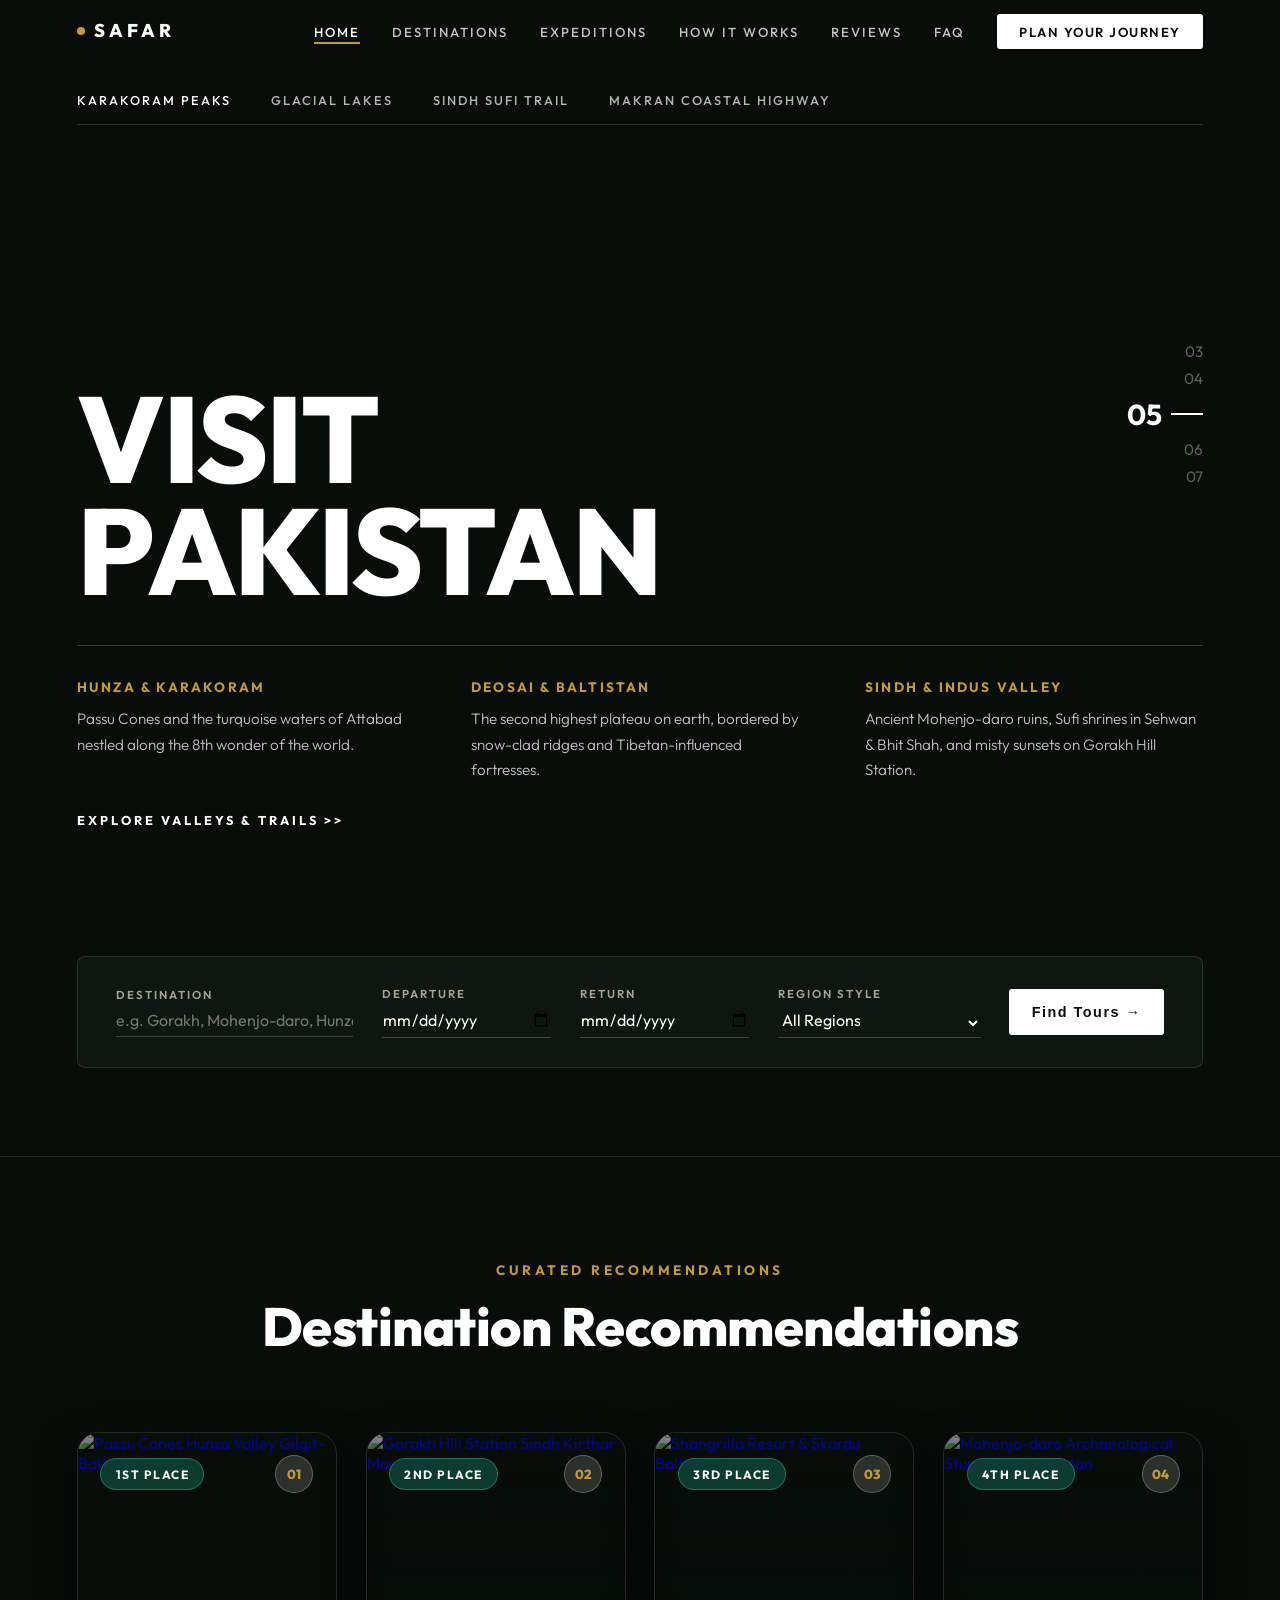
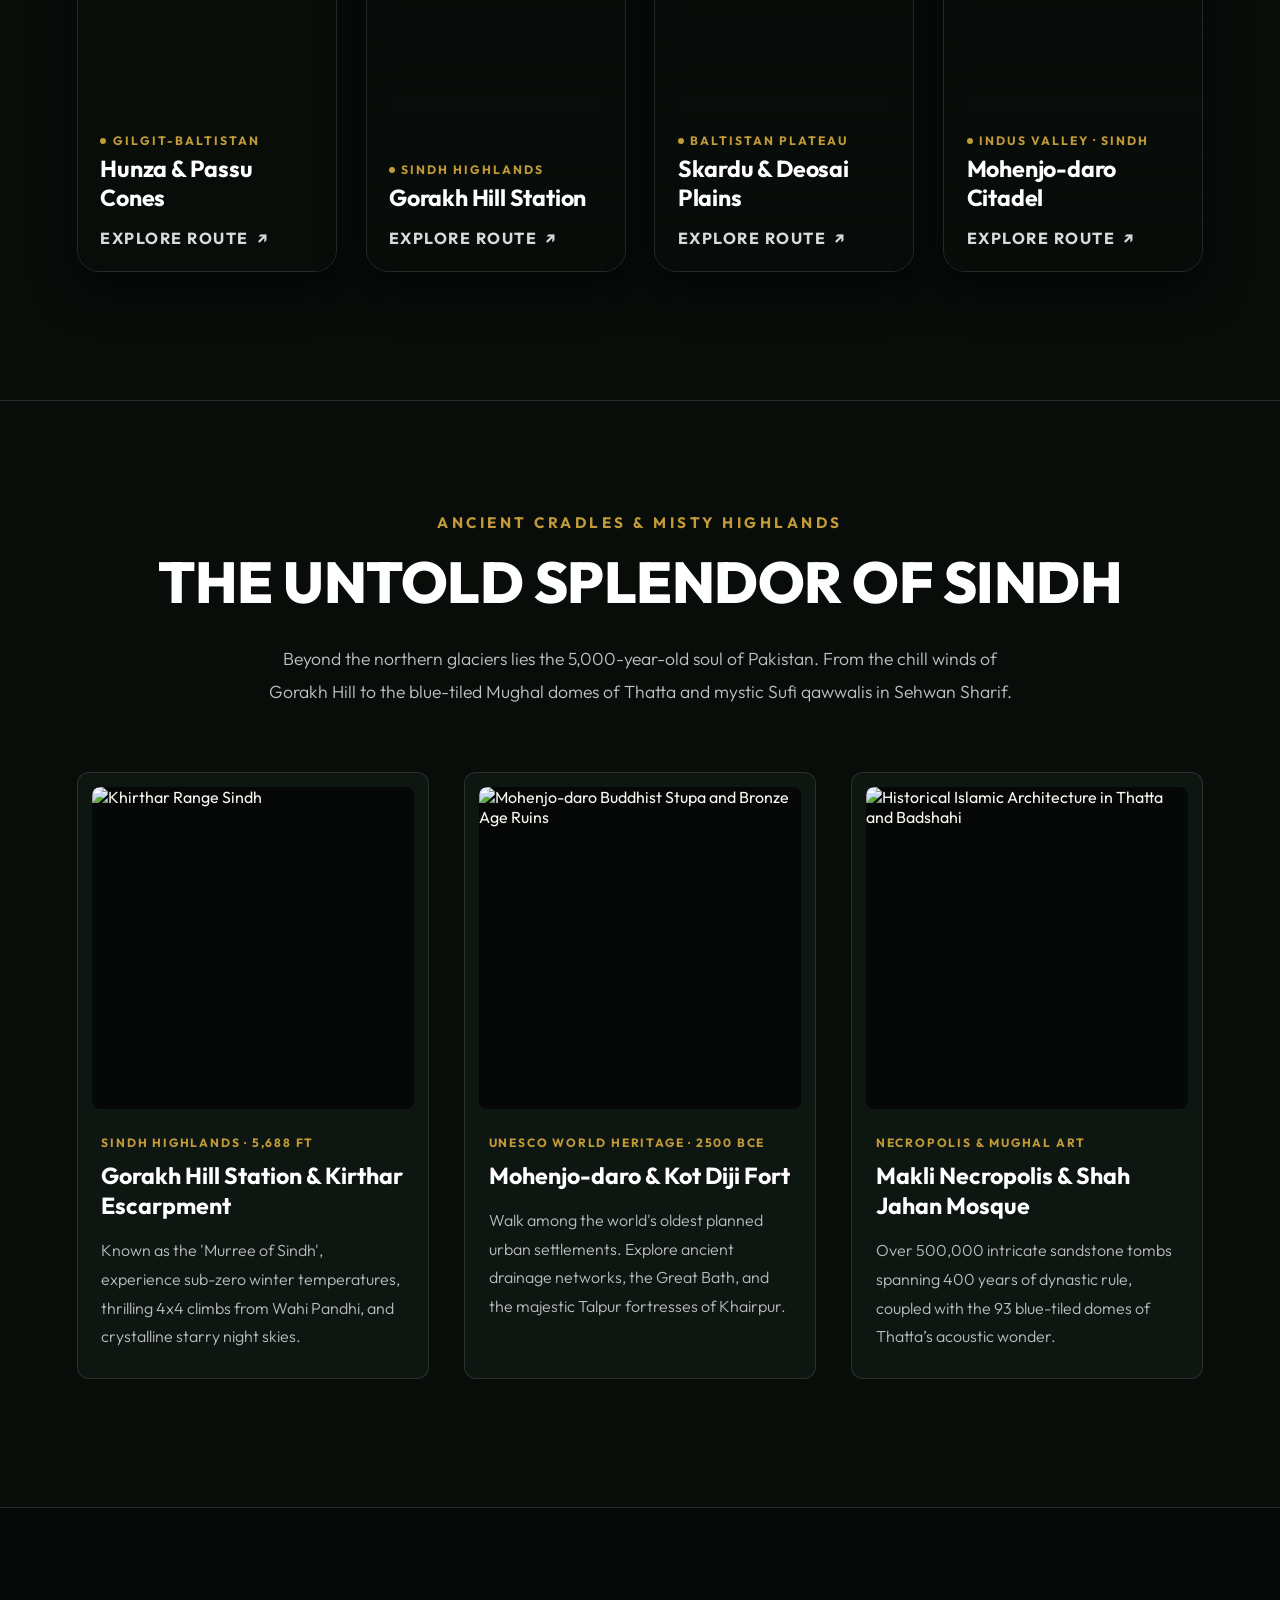
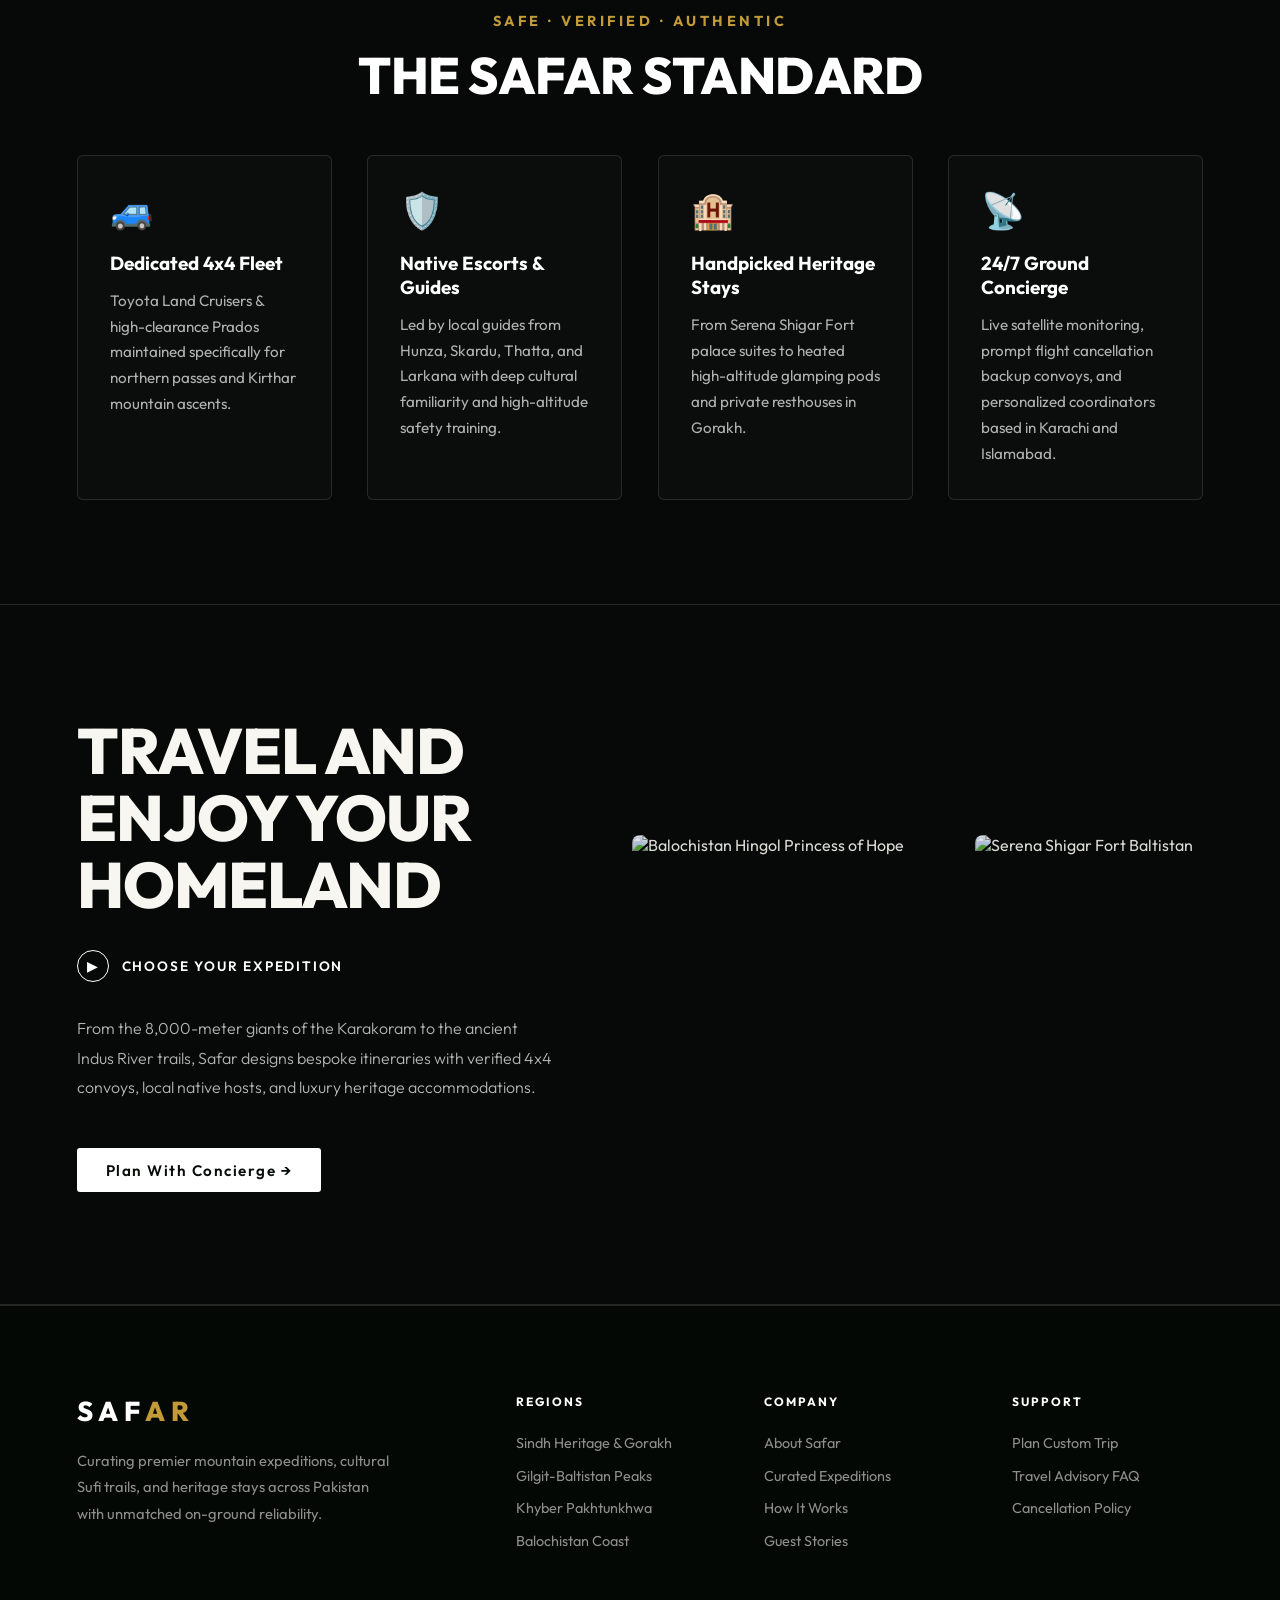
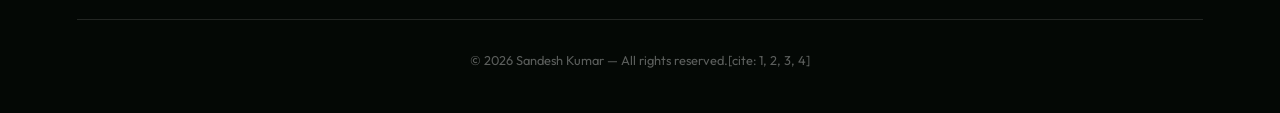
==== index.html @ 4d06e8d4 "Add files via upload" ====
<!DOCTYPE html>
<html lang="en">
<head>
  <meta charset="UTF-8" />
  <meta name="viewport" content="width=device-width, initial-scale=1.0"/>

  <!-- Core SEO & Open Graph Meta Tags -->
  <title id="meta-title">SAFAR — Discover Pakistan | Valleys, Sufi Trails & High Peaks</title>
  <meta name="description" id="meta-desc" content="Discover Pakistan with Safar. Curated mountain expeditions, Sindh heritage circuits, Gorakh Hill stargazing, Mohenjo-daro archaeological trails, and private Karakoram 4x4 convoys." />
  <meta name="keywords" content="Pakistan travel agency, Hunza tour, Skardu trip, Sindh tourism, Gorakh Hill package, Mohenjo Daro tour, Makli Thatta, Fairy Meadows trek, Lahore cultural tour" />
  <meta property="og:title" id="og-title" content="SAFAR — Discover Pakistan" />
  <meta property="og:description" id="og-desc" content="Authentic luxury guided tours, Karakoram mountain expeditions, and historic Indus Valley trails across Pakistan." />
  <meta property="og:type" content="website" />
  <link rel="canonical" href="https://safar-travels.pk/" />

  <!-- Google Fonts -->
  <link rel="preconnect" href="https://fonts.googleapis.com">
  <link rel="preconnect" href="https://fonts.gstatic.com" crossorigin>
  <link href="https://fonts.googleapis.com/css2?family=Cormorant+Garamond:ital,wght@0,300;0,600;0,700;1,300;1,600&family=Outfit:wght@300;400;500;600;700;800&display=swap" rel="stylesheet"/>

  <style>
    *, *::before, *::after { box-sizing: border-box; margin: 0; padding: 0; }

    :root {
      --ink:        #080d0a;
      --paper:      #f8f6f0;
      --cream:      #ece8dd;
      --stone:      #a9a394;
      --teal:       #0f4c3a;        /* Deep Pakistani Emerald Green */
      --teal-hover: #16634d;
      --teal-l:     #e6f0ec;
      --emerald-light: #2dd4bf;     /* Bright Accent Green */
      --emerald-glow: rgba(45, 212, 191, 0.4);
      --gold:       #c29b38;        /* Rich Gold / Yellow */
      --gold-light: #eab308;
      --gold-glow:  rgba(234, 179, 8, 0.4);
      --border-dark: rgba(255,255,255,0.12);
      --card-bg:    #0e1611;
      --ease:       cubic-bezier(0.25, 1, 0.5, 1);
    }

    html { scroll-behavior: smooth; }
    body {
      font-family: 'Outfit', sans-serif;
      background: var(--ink);
      color: var(--paper);
      overflow-x: hidden;
      display: flex;
      flex-direction: column;
      min-height: 100vh;
    }

    /* PRELOADER */
    #preloader {
      position: fixed; inset: 0; z-index: 9999;
      background: #040805;
      display: flex; flex-direction: column;
      align-items: center; justify-content: center;
      transition: opacity 0.8s var(--ease), visibility 0.8s var(--ease);
    }
    #preloader.loaded { opacity: 0; visibility: hidden; pointer-events: none; }
    .preloader-brand {
      font-family: 'Outfit', sans-serif;
      font-size: 2.6rem; font-weight: 800;
      letter-spacing: 12px; color: #fff;
      margin-bottom: 1.5rem; text-transform: uppercase;
    }
    .preloader-brand span { color: var(--gold); }
    .loader-ring {
      width: 44px; height: 44px;
      border: 2px solid rgba(255,255,255,0.1);
      border-top: 2px solid var(--gold);
      border-radius: 50%;
      animation: spin 0.8s linear infinite;
    }
    .loader-sub {
      color: var(--stone); font-size: .65rem;
      letter-spacing: 4px; text-transform: uppercase;
      margin-top: 1.5rem;
    }

    @keyframes spin { 100% { transform: rotate(360deg); } }

    /* ROUTE TRANSITION OVERLAY */
    #route-loader {
      position: fixed; inset: 0; z-index: 1500;
      background: rgba(8, 13, 10, 0.85);
      backdrop-filter: blur(8px);
      display: flex; align-items: center; justify-content: center;
      opacity: 0; pointer-events: none;
      transition: opacity 0.25s var(--ease);
    }
    #route-loader.show { opacity: 1; pointer-events: all; }
    .route-spin {
      width: 38px; height: 38px;
      border: 2px solid rgba(255,255,255,0.2);
      border-top-color: var(--gold);
      border-radius: 50%;
      animation: spin 0.7s linear infinite;
    }

    /* GLOBAL NAV */
    nav {
      position: fixed; top: 0; left: 0; right: 0; z-index: 300;
      display: flex; align-items: center; justify-content: space-between;
      padding: 1.2rem 6%;
      background: linear-gradient(180deg, rgba(8,13,10,0.92) 0%, rgba(8,13,10,0) 100%);
      transition: background 0.3s var(--ease);
    }
    .nav-scrolled {
      background: rgba(8, 13, 10, 0.95);
      backdrop-filter: blur(16px);
      border-bottom: 1px solid var(--border-dark);
    }
    .nav-brand {
      display: flex; align-items: center; gap: 0.6rem;
      font-size: 1.15rem; font-weight: 800; letter-spacing: 4px;
      text-transform: uppercase; color: #fff; text-decoration: none;
    }
    .nav-tag-dot { width: 8px; height: 8px; border-radius: 50%; background: var(--gold); }
    nav ul { list-style: none; display: flex; gap: 2rem; align-items: center; }
    nav ul a {
      text-decoration: none; font-size: 0.82rem; font-weight: 500;
      letter-spacing: 2px; text-transform: uppercase; color: rgba(255,255,255,0.75);
      transition: color .2s var(--ease);
      position: relative;
    }
    nav ul a:hover, nav ul a.active { color: #fff; }
    nav ul a.active::after {
      content: ''; position: absolute; bottom: -4px; left: 0; width: 100%;
      height: 2px; background: var(--gold);
    }
    .nav-cta {
      background: #fff !important; color: var(--ink) !important;
      padding: .6rem 1.4rem; border-radius: 3px; font-weight: 600 !important;
      font-size: 0.82rem; letter-spacing: 1.5px;
      transition: opacity .2s !important;
      text-decoration: none;
    }
    .nav-cta:hover { opacity: 0.9; }

    /* VIEW CONTROLLER */
    main { flex: 1; position: relative; }
    .page-view {
      display: none; opacity: 0;
      transform: translateY(16px);
      transition: opacity 0.45s var(--ease), transform 0.45s var(--ease);
    }
    .page-view.active-page { display: block; opacity: 1; transform: translateY(0); }

    /* HERO BANNER */
    .hero-cinematic {
      position: relative;
      height: 100vh;
      min-height: 740px;
      display: flex;
      flex-direction: column;
      justify-content: flex-end;
      padding: 0 6% 4.5rem;
      background: linear-gradient(180deg, rgba(8,13,10,0.3) 0%, rgba(8,13,10,0.7) 65%, #080d0a 100%),
                  url('hero.png') center/cover no-repeat;
    }
    .hero-cat-bar {
      position: absolute; top: 92px; left: 6%; right: 6%;
      display: flex; gap: 2.5rem;
      border-bottom: 1px solid rgba(255,255,255,0.15);
      padding-bottom: 1rem; flex-wrap: wrap;
    }
    .hero-cat-bar a {
      color: rgba(255,255,255,0.7); text-decoration: none;
      font-size: 0.8rem; letter-spacing: 2px; text-transform: uppercase;
      font-weight: 500; transition: color 0.2s;
    }
    .hero-cat-bar a.active, .hero-cat-bar a:hover { color: #fff; }

    .hero-main-title {
      font-size: clamp(4.2rem, 9.5vw, 10rem);
      font-weight: 800;
      letter-spacing: -2px;
      line-height: 0.92;
      text-transform: uppercase;
      color: #fff;
      margin-bottom: 2.4rem;
    }

    .hero-num-rail {
      position: absolute; right: 6%; top: 38%;
      display: flex; flex-direction: column; align-items: flex-end; gap: .5rem;
      font-family: 'Outfit', sans-serif; font-size: .95rem; color: rgba(255,255,255,0.35);
    }
    .hero-num-rail .current {
      font-size: 1.8rem; font-weight: 700; color: #fff;
      display: flex; align-items: center; gap: .6rem;
    }
    .hero-num-rail .current::after {
      content: ''; width: 32px; height: 2px; background: #fff;
    }

    .hero-info-grid {
      display: grid;
      grid-template-columns: repeat(3, 1fr);
      gap: 3.5rem;
      border-top: 1px solid rgba(255,255,255,0.18);
      padding-top: 2rem;
      max-width: 1200px;
    }
    .hero-info-card h4 {
      font-size: 0.85rem; letter-spacing: 2.2px; text-transform: uppercase;
      color: var(--gold); margin-bottom: .6rem; font-weight: 700;
    }
    .hero-info-card p {
      font-size: 0.95rem; color: rgba(255,255,255,0.75);
      line-height: 1.7; font-weight: 300;
    }

    .hero-swipe-cue {
      margin-top: 1.8rem;
      font-size: 0.8rem; font-weight: 700; letter-spacing: 3px;
      text-transform: uppercase; color: #fff;
      display: flex; align-items: center; gap: .6rem;
      text-decoration: none;
    }

    /* SEARCH FILTER BAR */
    .search-strip {
      background: #080d0a;
      padding: 3.5rem 6% 5.5rem;
      border-bottom: 1px solid var(--border-dark);
    }
    .search-card-dark {
      background: #0e1611;
      border: 1px solid var(--border-dark);
      border-radius: 8px;
      padding: 1.8rem 2.4rem;
      display: grid;
      grid-template-columns: 1.4fr 1fr 1fr 1.2fr auto;
      gap: 1.8rem;
      align-items: center;
      max-width: 1340px;
      margin: 0 auto;
    }
    .sf-dark label {
      display: block; font-size: 0.72rem; font-weight: 600;
      letter-spacing: 2px; text-transform: uppercase; color: var(--stone);
      margin-bottom: 0.5rem;
    }
    .sf-dark input, .sf-dark select {
      width: 100%; border: none; background: transparent;
      font-family: 'Outfit', sans-serif; font-size: 1rem;
      color: #fff; outline: none; border-bottom: 1.5px solid rgba(255,255,255,0.2);
      padding-bottom: 0.4rem; transition: border-color 0.2s;
    }
    .sf-dark select option { background: #0e1611; color: #fff; }
    .sf-dark input:focus, .sf-dark select:focus { border-bottom-color: var(--gold); }

    /* DYNAMIC FILTER TABS */
    .filter-tabs {
      display: flex; gap: 0.9rem; margin-bottom: 3.5rem; flex-wrap: wrap; justify-content: center;
    }
    .filter-btn {
      background: rgba(255,255,255,0.05); border: 1px solid var(--border-dark);
      color: rgba(255,255,255,0.75); padding: 0.65rem 1.4rem;
      border-radius: 4px; font-size: 0.8rem; letter-spacing: 1.8px;
      text-transform: uppercase; cursor: pointer; transition: all 0.2s var(--ease);
    }
    .filter-btn:hover, .filter-btn.active {
      background: var(--teal); color: #fff; border-color: var(--teal);
    }

    /* RECOMMENDATIONS CARDS */
    .dest-rec-section {
      background: #080d0a;
      padding: 6.5rem 6% 8rem;
      border-bottom: 1px solid var(--border-dark);
    }
    .section-lead-center {
      text-align: center;
      margin-bottom: 4.5rem;
    }
    .sec-sub-kicker {
      font-size: 0.85rem; letter-spacing: 3.5px; text-transform: uppercase;
      color: var(--gold); margin-bottom: 0.8rem; font-weight: 700;
    }
    .sec-head-bold {
      font-size: clamp(2.3rem, 4.2vw, 3.5rem);
      font-weight: 800; letter-spacing: -0.5px;
      color: #fff;
      text-transform: capitalize;
    }

    .rec-grid-4 {
      display: grid;
      grid-template-columns: repeat(4, 1fr);
      gap: 1.8rem;
      max-width: 1440px;
      margin: 0 auto;
    }
    
    .rec-card-modern {
      position: relative;
      height: 440px;
      border-radius: 22px;
      overflow: hidden;
      text-decoration: none;
      display: flex;
      flex-direction: column;
      justify-content: space-between;
      padding: 1.4rem;
      border: 1px solid rgba(255, 255, 255, 0.12);
      box-shadow: 0 18px 40px rgba(0, 0, 0, 0.6);
      transition: transform 0.45s var(--ease), border-color 0.35s ease, box-shadow 0.45s ease;
      cursor: pointer;
    }
    .rec-card-modern:hover {
      transform: translateY(-10px);
      border-color: rgba(194, 155, 56, 0.5);
      box-shadow: 0 24px 50px rgba(0, 0, 0, 0.85), 0 0 30px rgba(15, 76, 58, 0.4);
    }
    
    .rec-bg-img {
      position: absolute;
      inset: 0;
      width: 100%;
      height: 100%;
      object-fit: cover;
      object-position: center;
      z-index: 1;
      filter: brightness(0.9);
      transition: transform 0.75s var(--ease), filter 0.5s ease;
    }
    .rec-card-modern:hover .rec-bg-img {
      transform: scale(1.08);
      filter: brightness(0.98);
    }

    .rec-card-overlay {
      position: absolute;
      inset: 0;
      z-index: 2;
      background: linear-gradient(180deg, rgba(8, 13, 10, 0.4) 0%, rgba(8, 13, 10, 0.1) 40%, rgba(8, 13, 10, 0.95) 90%);
      pointer-events: none;
    }

    .rec-top-row {
      position: relative;
      z-index: 3;
      display: flex;
      justify-content: space-between;
      align-items: center;
    }
    .rec-pill-rank {
      background: rgba(15, 76, 58, 0.75);
      backdrop-filter: blur(12px);
      -webkit-backdrop-filter: blur(12px);
      border: 1px solid rgba(45, 212, 191, 0.35);
      color: #fff;
      font-size: 0.75rem;
      font-weight: 700;
      letter-spacing: 1.5px;
      text-transform: uppercase;
      padding: 0.45rem 0.9rem;
      border-radius: 30px;
    }
    .rec-num-chip {
      background: rgba(255, 255, 255, 0.15);
      backdrop-filter: blur(12px);
      -webkit-backdrop-filter: blur(12px);
      border: 1px solid rgba(255, 255, 255, 0.25);
      color: var(--gold);
      font-size: 0.82rem;
      font-weight: 800;
      width: 38px;
      height: 38px;
      border-radius: 50%;
      display: flex;
      align-items: center;
      justify-content: center;
    }

    .rec-bottom-content {
      position: relative;
      z-index: 3;
      display: flex;
      flex-direction: column;
      gap: 0.4rem;
    }
    .rec-region-sub {
      font-size: 0.76rem;
      color: var(--gold);
      font-weight: 700;
      letter-spacing: 2px;
      text-transform: uppercase;
      display: flex;
      align-items: center;
      gap: 0.4rem;
    }
    .rec-region-sub::before {
      content: '';
      width: 6px;
      height: 6px;
      border-radius: 50%;
      background: var(--gold);
    }
    .rec-main-title {
      font-size: 1.45rem;
      font-weight: 700;
      color: #ffffff;
      line-height: 1.25;
      letter-spacing: -0.2px;
    }
    
    .rec-hover-btn {
      display: inline-flex;
      align-items: center;
      gap: 0.5rem;
      font-size: 0.82rem;
      font-weight: 700;
      color: #ffffff;
      letter-spacing: 1.5px;
      text-transform: uppercase;
      margin-top: 0.6rem;
      opacity: 0.85;
      transition: color 0.2s, transform 0.2s;
    }
    .rec-card-modern:hover .rec-hover-btn {
      color: var(--gold);
      transform: translateX(4px);
    }
    .rec-hover-btn span {
      font-size: 1rem;
      transition: transform 0.2s;
    }
    .rec-card-modern:hover .rec-hover-btn span {
      transform: translate(2px, -2px);
    }

    /* DESTINATIONS PAGE GALLERY */
    .dest-gallery-grid {
      display: grid;
      grid-template-columns: repeat(4, 1fr);
      gap: 1.8rem;
      max-width: 1440px;
      margin: 0 auto;
    }
    .dest-gallery-card {
      position: relative;
      height: 380px;
      border-radius: 18px;
      overflow: hidden;
      border: 1px solid rgba(255, 255, 255, 0.12);
      box-shadow: 0 16px 36px rgba(0, 0, 0, 0.55);
      display: flex;
      flex-direction: column;
      justify-content: flex-end;
      padding: 1.4rem;
      transition: transform 0.4s var(--ease), border-color 0.3s ease, box-shadow 0.4s ease;
      cursor: pointer;
    }
    .dest-gallery-card:hover {
      transform: translateY(-8px);
      border-color: var(--gold);
      box-shadow: 0 22px 45px rgba(0, 0, 0, 0.8), 0 0 25px rgba(194, 155, 56, 0.3);
    }
    .dest-gallery-card img {
      position: absolute;
      inset: 0;
      width: 100%;
      height: 100%;
      object-fit: cover;
      object-position: center;
      z-index: 1;
      filter: brightness(0.9);
      transition: transform 0.7s var(--ease);
    }
    .dest-gallery-card:hover img {
      transform: scale(1.08);
      filter: brightness(0.98);
    }
    .dest-gallery-overlay {
      position: absolute;
      inset: 0;
      z-index: 2;
      background: linear-gradient(180deg, rgba(8, 13, 10, 0.2) 0%, rgba(8, 13, 10, 0.1) 40%, rgba(8, 13, 10, 0.95) 90%);
      pointer-events: none;
    }
    .dest-gallery-info {
      position: relative;
      z-index: 3;
    }
    .dest-gallery-rank {
      font-size: 0.76rem;
      color: var(--gold);
      font-weight: 700;
      letter-spacing: 2px;
      text-transform: uppercase;
      margin-bottom: 0.35rem;
    }
    .dest-gallery-title {
      font-size: 1.25rem;
      font-weight: 700;
      color: #ffffff;
      line-height: 1.3;
    }

    /* SINDH SPOTLIGHT SECTION */
    .sindh-spotlight {
      background: #080d0a;
      padding: 7rem 6% 8rem;
      border-bottom: 1px solid var(--border-dark);
    }
    .sindh-grid {
      display: grid;
      grid-template-columns: repeat(3, 1fr);
      gap: 2.2rem;
      margin-top: 4rem;
      max-width: 1440px;
      margin-left: auto;
      margin-right: auto;
    }
    .sindh-box {
      background: var(--card-bg);
      border: 1px solid var(--border-dark);
      border-radius: 12px;
      padding: 14px;
      overflow: hidden;
      display: flex;
      flex-direction: column;
      transition: transform 0.3s var(--ease), border-color 0.3s, box-shadow 0.3s;
    }
    .sindh-box:hover {
      transform: translateY(-6px);
      border-color: rgba(255,255,255,0.3);
      box-shadow: 0 16px 36px rgba(0,0,0,0.5);
    }
    .sindh-media {
      width: 100%;
      aspect-ratio: 1 / 1;
      border-radius: 8px;
      overflow: hidden;
      position: relative;
      background: #050806;
    }
    .sindh-media img {
      width: 100%;
      height: 100%;
      object-fit: cover;
      display: block;
      border-radius: 8px;
      transition: transform 0.6s var(--ease);
    }
    .sindh-box:hover .sindh-media img {
      transform: scale(1.06);
    }
    .sindh-body {
      padding: 1.6rem 0.6rem 0.8rem;
      flex: 1;
      display: flex;
      flex-direction: column;
    }
    .sindh-tag {
      font-size: 0.75rem;
      font-weight: 700;
      letter-spacing: 1.8px;
      text-transform: uppercase;
      color: var(--gold);
      margin-bottom: 0.7rem;
      display: block;
    }
    .sindh-body h3 {
      font-size: 1.45rem;
      font-weight: 700;
      margin-bottom: 0.9rem;
      line-height: 1.3;
      color: #fff;
    }
    .sindh-body p {
      font-size: 1rem;
      color: rgba(255,255,255,0.72);
      line-height: 1.8;
      font-weight: 300;
    }

    /* WHY US STRIP */
    .why-safar-strip {
      background: #060907;
      padding: 6.5rem 6%;
      border-bottom: 1px solid var(--border-dark);
    }
    .why-grid {
      display: grid;
      grid-template-columns: repeat(4, 1fr);
      gap: 2.2rem;
      margin-top: 3rem;
      max-width: 1440px;
      margin-left: auto;
      margin-right: auto;
    }
    .why-item {
      padding: 2rem;
      background: rgba(255,255,255,0.02);
      border: 1px solid var(--border-dark);
      border-radius: 6px;
    }
    .why-icon {
      font-size: 2.2rem;
      color: var(--gold);
      margin-bottom: 1.2rem;
    }
    .why-item h4 {
      font-size: 1.18rem;
      font-weight: 700;
      margin-bottom: 0.8rem;
      color: #fff;
    }
    .why-item p {
      font-size: 0.95rem;
      color: rgba(255,255,255,0.68);
      line-height: 1.7;
    }

    /* TRAVEL AND ENJOY STORY BANNER */
    .feature-banner {
      background: #060907;
      padding: 7rem 6%;
      display: grid;
      grid-template-columns: 1fr 1.2fr;
      gap: 5rem;
      align-items: center;
      border-bottom: 1px solid var(--border-dark);
      max-width: 1440px;
      margin: 0 auto;
    }
    .feature-banner h2 {
      font-size: clamp(2.8rem, 5vw, 4.2rem);
      font-weight: 800; text-transform: uppercase;
      line-height: 1.05; letter-spacing: -1px;
      margin-bottom: 2rem;
    }
    .feature-cue {
      display: inline-flex; align-items: center; gap: 0.8rem;
      font-size: 0.85rem; font-weight: 600; letter-spacing: 1.8px;
      text-transform: uppercase; color: #fff; text-decoration: none;
      margin-bottom: 2rem;
    }
    .cue-circle {
      width: 32px; height: 32px; border-radius: 50%;
      border: 1.5px solid #fff; display: flex; align-items: center;
      justify-content: center; font-size: 0.8rem;
    }
    .feature-desc {
      font-size: 1rem; color: rgba(255,255,255,0.7);
      line-height: 1.85; max-width: 480px; font-weight: 300;
      margin-bottom: 2.8rem;
    }
    .feature-thumbnails {
      display: grid; grid-template-columns: 1.4fr 1fr;
      gap: 1.5rem;
    }
    .feature-thumb-box {
      aspect-ratio: 4 / 3; border-radius: 8px;
      overflow: hidden; position: relative;
    }
    .feature-thumb-box img {
      width: 100%; height: 100%; object-fit: cover;
      filter: brightness(0.88); transition: transform 0.6s var(--ease);
    }
    .feature-thumb-box:hover img { transform: scale(1.06); }

    /* INNER PAGES STYLING */
    .inner-header {
      padding: 8rem 6% 3.5rem;
      background: #060907;
      border-bottom: 1px solid var(--border-dark);
      text-align: center;
    }
    .inner-header h1 {
      font-size: clamp(2.5rem, 5vw, 4.2rem);
      font-weight: 800; text-transform: uppercase;
      letter-spacing: -1px; margin-top: 0.5rem;
    }
    .inner-body { padding: 4.5rem 6% 6rem; background: #080d0a; }

    /* REVEAL CARD ANIMATION */
    .reveal-card {
      opacity: 0; transform: translateY(24px);
      transition: opacity 0.6s var(--ease), transform 0.6s var(--ease);
    }
    .reveal-card.visible { opacity: 1; transform: translateY(0); }

    /* EXPEDITIONS / TOURS GRID */
    .tours-grid { 
      display: grid; 
      grid-template-columns: repeat(3, 1fr); 
      gap: 2rem; 
      max-width: 1240px;
      margin: 0 auto; 
    }
    .tc {
      background: var(--card-bg);
      border: 1px solid var(--border-dark);
      border-radius: 12px;
      padding: 12px;
      overflow: hidden;
      display: flex; 
      flex-direction: column;
      transition: transform 0.3s var(--ease), border-color 0.3s, box-shadow 0.3s;
    }
    .tc:hover { 
      transform: translateY(-6px); 
      border-color: rgba(255,255,255,0.28); 
      box-shadow: 0 16px 36px rgba(0,0,0,0.5);
    }
    .tc-media {
      width: 100%;
      aspect-ratio: 1 / 1;
      border-radius: 8px;
      overflow: hidden;
      position: relative;
      background: #050806;
    }
    .tc-media img { 
      width: 100%; 
      height: 100%; 
      object-fit: cover;
      object-position: center;
      border-radius: 8px;
      display: block;
      transition: transform 0.6s var(--ease);
    }
    .tc:hover .tc-media img {
      transform: scale(1.06);
    }
    .tc-body { 
      padding: 1.4rem 0.6rem 0.6rem; 
      flex: 1; 
      display: flex; 
      flex-direction: column; 
    }
    .tc-tag {
      font-size: 0.68rem; font-weight: 700; letter-spacing: 1.5px;
      text-transform: uppercase; padding: 0.3rem 0.7rem;
      border-radius: 4px; margin-bottom: 0.9rem; display: inline-block; align-self: flex-start;
    }
    .tag-adv { background: rgba(15,76,58,0.5); color: #87e0c1; }
    .tag-cul { background: rgba(194,155,56,0.3); color: var(--gold); }
    .tag-lux { background: rgba(184,93,56,0.3); color: #f5b098; }
    .tag-sindh { background: rgba(139,30,30,0.4); color: #ff9b9b; }

    .tc-body h3 { 
      font-size: 1.3rem; 
      font-weight: 600; 
      margin-bottom: 0.6rem; 
      line-height: 1.3;
      min-height: 3.3rem; 
      display: -webkit-box;
      -webkit-line-clamp: 2;
      -webkit-box-orient: vertical;
      overflow: hidden;
    }
    .tc-desc { 
      font-size: 0.9rem; 
      color: rgba(255,255,255,0.68); 
      line-height: 1.7; 
      margin-bottom: 1.2rem;
      min-height: 4.5rem;
      display: -webkit-box;
      -webkit-line-clamp: 3;
      -webkit-box-orient: vertical;
      overflow: hidden;
    }
    .tc-meta { 
      font-size: 0.8rem; 
      color: rgba(255,255,255,0.55); 
      margin-bottom: 1.2rem; 
      display: flex; 
      gap: 1.2rem; 
      margin-top: auto; 
    }
    .tc-footer {
      display: flex; 
      justify-content: space-between; 
      align-items: center;
      padding-top: 1.2rem; 
      border-top: 1px solid var(--border-dark);
    }
    .tc-price { font-size: 0.8rem; color: rgba(255,255,255,0.5); }
    .tc-price strong { display: block; font-size: 1.25rem; color: #fff; font-weight: 700; margin-top: 0.1rem; }

    /* PROCESS SECTION */
    .dial-process-section {
      background: radial-gradient(circle at 65% 50%, rgba(15, 76, 58, 0.28) 0%, #060907 72%);
      padding: 6.5rem 6% 8rem;
      position: relative;
      overflow: hidden;
      border-top: 1px solid var(--border-dark);
      border-bottom: 1px solid var(--border-dark);
    }
    .dial-process-stage {
      max-width: 1340px;
      margin: 0 auto;
      display: grid;
      grid-template-columns: 1.15fr 1.35fr;
      gap: 4.5rem;
      align-items: center;
      min-height: 640px;
    }
    .dial-details-panel {
      position: relative;
    }
    .dial-sub-badge {
      display: inline-flex;
      align-items: center;
      gap: 0.6rem;
      font-size: 0.76rem;
      letter-spacing: 3px;
      text-transform: uppercase;
      color: var(--gold);
      font-weight: 700;
      margin-bottom: 1rem;
    }
    .dial-sub-badge::before {
      content: '';
      width: 22px;
      height: 2px;
      background: var(--gold);
    }
    .dial-main-h2 {
      font-size: clamp(2.4rem, 4.5vw, 3.8rem);
      font-weight: 800;
      color: #ffffff;
      line-height: 1.15;
      margin-bottom: 1.8rem;
      letter-spacing: -1px;
    }
    .dial-main-h2 span {
      color: var(--gold);
    }
    .dial-step-card {
      background: #0d1712;
      border: 1px solid rgba(194, 155, 56, 0.35);
      border-radius: 18px;
      padding: 2.2rem;
      box-shadow: 0 20px 40px rgba(0, 0, 0, 0.7), inset 0 0 30px rgba(15, 76, 58, 0.35);
      transition: all 0.45s var(--ease);
      position: relative;
      overflow: hidden;
    }
    .dial-step-card::after {
      content: '';
      position: absolute;
      top: 0; left: 0;
      width: 4px; height: 100%;
      background: linear-gradient(180deg, var(--gold), var(--emerald-light));
    }
    .dial-step-indicator {
      display: flex;
      align-items: center;
      gap: 1rem;
      margin-bottom: 1rem;
    }
    .dial-num-badge {
      font-size: 1.1rem;
      font-weight: 800;
      color: #0c120e;
      background: var(--gold);
      border: 1px solid #ffd466;
      padding: 0.3rem 0.9rem;
      border-radius: 30px;
      box-shadow: 0 0 15px var(--gold-glow);
    }
    .dial-step-title {
      font-size: 1.85rem;
      font-weight: 700;
      color: #ffffff;
      margin-bottom: 0.8rem;
    }
    .dial-step-text {
      font-size: 1.05rem;
      color: rgba(255, 255, 255, 0.78);
      line-height: 1.8;
      font-weight: 300;
      margin-bottom: 1.5rem;
      min-height: 85px;
    }
    .dial-controls {
      display: flex;
      gap: 1rem;
      align-items: center;
    }
    .dial-btn {
      width: 46px;
      height: 46px;
      border-radius: 50%;
      background: rgba(255, 255, 255, 0.05);
      border: 1px solid var(--border-dark);
      color: #fff;
      font-size: 1.2rem;
      display: flex;
      align-items: center;
      justify-content: center;
      cursor: pointer;
      transition: all 0.25s var(--ease);
    }
    .dial-btn:hover {
      background: var(--gold);
      border-color: var(--gold);
      color: #0c120e;
      transform: scale(1.08);
    }
    .dial-wheel-arena {
      position: relative;
      width: 580px;
      height: 580px;
      margin: 0 auto;
      display: flex;
      align-items: center;
      justify-content: center;
    }
    .dial-outer-track {
      position: absolute;
      width: 540px;
      height: 540px;
      border-radius: 50%;
      border: 1.5px solid rgba(255, 255, 255, 0.12);
      pointer-events: none;
    }
    .dial-capsule-track {
      position: absolute;
      width: 440px;
      height: 440px;
      border-radius: 50%;
      border: 24px solid rgba(15, 76, 58, 0.35);
      box-shadow: 0 0 45px rgba(15, 76, 58, 0.5);
      pointer-events: none;
    }
    .dial-rotator-disc {
      position: absolute;
      width: 440px;
      height: 440px;
      border-radius: 50%;
      transition: transform 0.8s cubic-bezier(0.2, 0.9, 0.3, 1);
    }
    .dial-node {
      position: absolute;
      top: 50%;
      left: 50%;
      width: 0;
      height: 0;
      cursor: pointer;
    }
    .dial-node-capsule {
      position: absolute;
      transform: translate(-50%, -50%);
      display: flex;
      align-items: center;
      gap: 14px;
      white-space: nowrap;
      transition: transform 0.4s var(--ease);
    }
    .dial-pill-button {
      width: 62px;
      height: 62px;
      border-radius: 50%;
      background: #ffffff;
      box-shadow: 0 10px 25px rgba(0, 0, 0, 0.5), 0 0 0 4px rgba(255, 255, 255, 0.15);
      display: flex;
      align-items: center;
      justify-content: center;
      font-size: 1.25rem;
      font-weight: 800;
      color: var(--teal);
      transition: all 0.35s var(--ease);
    }
    .dial-node.active .dial-pill-button {
      background: var(--gold);
      color: #080d0a;
      box-shadow: 0 0 35px var(--gold-glow), 0 0 0 6px rgba(194, 155, 56, 0.4);
      transform: scale(1.15);
    }
    .dial-node-label {
      font-size: 0.95rem;
      font-weight: 600;
      color: rgba(255, 255, 255, 0.7);
      letter-spacing: 0.5px;
      transition: color 0.3s, transform 0.3s;
    }
    .dial-node.active .dial-node-label {
      color: #ffffff;
      font-weight: 700;
      transform: translateX(4px);
    }
    .dial-hub-core {
      position: absolute;
      width: 230px;
      height: 230px;
      border-radius: 50%;
      background: #091510;
      border: 2px solid var(--teal);
      box-shadow: 0 0 50px rgba(15, 76, 58, 0.85);
      display: flex;
      flex-direction: column;
      align-items: center;
      justify-content: center;
      text-align: center;
      padding: 1.2rem;
      z-index: 5;
      pointer-events: none;
    }
    .dial-hub-core::before {
      content: '';
      position: absolute;
      width: 120px;
      height: 120px;
      background: radial-gradient(circle, rgba(45, 212, 191, 0.25) 0%, transparent 70%);
      border-radius: 50%;
      animation: pulseGlow 3s infinite ease-in-out;
    }
    @keyframes pulseGlow {
      0%, 100% { opacity: 0.4; transform: scale(0.9); }
      50% { opacity: 0.9; transform: scale(1.15); }
    }
    .hub-brand-name {
      font-size: 1.55rem;
      font-weight: 800;
      letter-spacing: 4px;
      color: #ffffff;
      line-height: 1.2;
      text-transform: uppercase;
    }
    .hub-brand-sub {
      font-size: 0.76rem;
      color: var(--gold);
      letter-spacing: 2px;
      margin-top: 0.4rem;
      text-transform: uppercase;
      font-weight: 600;
    }

    @media (max-width: 1080px) {
      .dial-process-stage {
        grid-template-columns: 1fr;
        gap: 3.5rem;
      }
      .dial-details-panel {
        text-align: center;
      }
      .dial-step-card::after {
        display: none;
      }
      .dial-controls {
        justify-content: center;
      }
    }
    @media (max-width: 640px) {
      .dial-wheel-arena {
        width: 360px;
        height: 360px;
      }
      .dial-outer-track {
        width: 340px;
        height: 340px;
      }
      .dial-capsule-track, .dial-rotator-disc {
        width: 280px;
        height: 280px;
      }
      .dial-hub-core {
        width: 160px;
        height: 160px;
      }
      .hub-brand-name {
        font-size: 1.1rem;
      }
      .dial-pill-button {
        width: 46px;
        height: 46px;
        font-size: 0.95rem;
      }
      .dial-node-label {
        display: none;
      }
    }

    /* REVIEWS: 3D STACKED PASSPORT DECK */
    .reviews-stage-section {
      background: radial-gradient(circle at 50% 20%, rgba(20, 30, 24, 0.8) 0%, #060907 80%);
      padding: 5rem 6% 7rem;
      position: relative;
      overflow: hidden;
    }
    .reviews-deck-container {
      position: relative;
      max-width: 1200px;
      height: 600px;
      margin: 2rem auto 1rem;
      display: flex;
      align-items: center;
      justify-content: center;
      perspective: 1400px;
    }
    .card-deck-track {
      position: relative;
      width: 100%;
      height: 100%;
      display: flex;
      align-items: center;
      justify-content: center;
    }
    .passport-card {
      position: absolute;
      width: 320px;
      background: #ffffff;
      color: #121815;
      border-radius: 28px;
      padding: 14px;
      box-shadow: 0 25px 50px -12px rgba(0, 0, 0, 0.7), 0 0 25px rgba(255, 255, 255, 0.05);
      cursor: pointer;
      user-select: none;
      transition: transform 0.65s cubic-bezier(0.22, 1, 0.36, 1), 
                  opacity 0.65s ease, 
                  filter 0.65s ease;
      will-change: transform, opacity;
    }
    .passport-card.pos-center {
      transform: translateX(0) translateZ(120px) scale(1.05);
      opacity: 1;
      filter: blur(0px) brightness(1);
      z-index: 5;
    }
    .passport-card.pos-left-1 {
      transform: translateX(-240px) translateZ(40px) scale(0.92);
      opacity: 0.9;
      filter: blur(0.5px) brightness(0.95);
      z-index: 4;
    }
    .passport-card.pos-right-1 {
      transform: translateX(240px) translateZ(40px) scale(0.92);
      opacity: 0.9;
      filter: blur(0.5px) brightness(0.95);
      z-index: 4;
    }
    .passport-card.pos-left-2 {
      transform: translateX(-430px) translateZ(-60px) scale(0.82);
      opacity: 0.65;
      filter: blur(1.5px) brightness(0.8);
      z-index: 3;
    }
    .passport-card.pos-right-2 {
      transform: translateX(430px) translateZ(-60px) scale(0.82);
      opacity: 0.65;
      filter: blur(1.5px) brightness(0.8);
      z-index: 3;
    }
    .passport-card.pos-hidden {
      transform: translateX(0) translateZ(-200px) scale(0.65);
      opacity: 0;
      pointer-events: none;
      z-index: 1;
    }
    .passport-cover {
      width: 100%;
      height: 200px;
      border-radius: 20px;
      overflow: hidden;
      position: relative;
    }
    .passport-cover img {
      width: 100%;
      height: 100%;
      object-fit: cover;
      display: block;
    }
    .passport-tag-pill {
      position: absolute;
      top: 12px;
      left: 12px;
      background: rgba(12, 18, 14, 0.7);
      backdrop-filter: blur(8px);
      color: #fff;
      font-size: 0.65rem;
      font-weight: 700;
      letter-spacing: 1.5px;
      text-transform: uppercase;
      padding: 0.3rem 0.7rem;
      border-radius: 30px;
    }
    .passport-body {
      padding: 1.1rem 0.8rem 0.6rem;
    }
    .passport-header-row {
      display: flex;
      justify-content: space-between;
      align-items: flex-start;
      margin-bottom: 0.4rem;
    }
    .passport-title {
      font-size: 1.28rem;
      font-weight: 700;
      color: #0c120e;
      line-height: 1.2;
    }
    .passport-location {
      font-size: 0.75rem;
      color: #64748b;
      display: flex;
      align-items: center;
      gap: 0.3rem;
      margin-bottom: 0.75rem;
      font-weight: 500;
    }
    .passport-quote {
      font-size: 0.84rem;
      color: #475569;
      line-height: 1.6;
      height: 68px;
      overflow: hidden;
      display: -webkit-box;
      -webkit-line-clamp: 3;
      -webkit-box-orient: vertical;
      font-style: italic;
      margin-bottom: 1rem;
    }
    .passport-metrics {
      display: grid;
      grid-template-columns: 1fr 1fr 1fr;
      padding: 0.65rem 0.4rem;
      background: #f8fafc;
      border-radius: 14px;
      text-align: center;
      margin-bottom: 1.1rem;
    }
    .metric-col span {
      display: block;
      font-size: 0.65rem;
      font-weight: 600;
      text-transform: uppercase;
      color: #94a3b8;
      letter-spacing: 0.5px;
    }
    .metric-col strong {
      font-size: 0.88rem;
      color: #0f172a;
      font-weight: 700;
      margin-top: 2px;
      display: block;
    }
    .metric-col.accent strong {
      color: var(--teal);
    }
    .passport-footer {
      display: flex;
      justify-content: space-between;
      align-items: center;
      padding-top: 0.3rem;
    }
    .passport-author-meta {
      display: flex;
      align-items: center;
      gap: 0.6rem;
    }
    .passport-author-avatar {
      width: 38px;
      height: 38px;
      border-radius: 50%;
      object-fit: cover;
    }
    .author-details-name {
      font-size: 0.85rem;
      font-weight: 700;
      color: #0f172a;
      line-height: 1.2;
    }
    .author-details-date {
      font-size: 0.72rem;
      color: #94a3b8;
    }
    .passport-flight-btn {
      width: 44px;
      height: 44px;
      border-radius: 50%;
      background: #0f172a;
      color: #ffffff;
      border: none;
      display: flex;
      align-items: center;
      justify-content: center;
      cursor: pointer;
      transition: background 0.2s var(--ease), transform 0.2s var(--ease);
      box-shadow: 0 4px 12px rgba(15, 23, 42, 0.3);
    }
    .passport-flight-btn:hover {
      background: var(--gold);
      color: #080d0a;
      transform: scale(1.08);
    }
    .carousel-nav-arrows {
      display: flex;
      justify-content: center;
      align-items: center;
      gap: 1.5rem;
      margin-top: 1rem;
    }
    .c-arrow-btn {
      width: 52px;
      height: 52px;
      border-radius: 50%;
      background: rgba(255, 255, 255, 0.04);
      border: 1px solid var(--border-dark);
      color: #ffffff;
      font-size: 1.3rem;
      display: flex;
      align-items: center;
      justify-content: center;
      cursor: pointer;
      transition: all 0.25s var(--ease);
    }
    .c-arrow-btn:hover {
      background: var(--gold);
      border-color: var(--gold);
      color: #080d0a;
      transform: scale(1.08);
    }

    @media (max-width: 900px) {
      .reviews-deck-container {
        height: 570px;
      }
      .passport-card.pos-left-2,
      .passport-card.pos-right-2 {
        display: none;
      }
      .passport-card.pos-left-1 {
        transform: translateX(-160px) scale(0.88);
      }
      .passport-card.pos-right-1 {
        transform: translateX(160px) scale(0.88);
      }
    }
    @media (max-width: 560px) {
      .passport-card {
        width: 290px;
      }
      .passport-card.pos-left-1,
      .passport-card.pos-right-1 {
        opacity: 0;
        pointer-events: none;
      }
    }

    /* FAQS SECTION */
    .faq-showcase-section {
      background: radial-gradient(circle at 50% 15%, rgba(15, 76, 58, 0.45) 0%, #060907 70%);
      padding: 6.5rem 6% 8rem;
      position: relative;
      overflow: hidden;
    }
    .faq-ambient-orb {
      position: absolute;
      border-radius: 50%;
      pointer-events: none;
      filter: blur(55px);
      z-index: 1;
    }
    .faq-orb-top {
      top: -40px; right: 8%;
      width: 220px; height: 220px;
      background: rgba(234, 179, 8, 0.14);
    }
    .faq-orb-bottom {
      bottom: 20px; left: 6%;
      width: 260px; height: 260px;
      background: rgba(15, 76, 58, 0.3);
    }

    .faq-stage-container {
      position: relative;
      z-index: 3;
      max-width: 860px;
      margin: 0 auto;
    }
    .faq-badge-tag {
      display: inline-flex;
      align-items: center;
      gap: 0.6rem;
      font-size: 0.8rem;
      letter-spacing: 3px;
      text-transform: uppercase;
      color: var(--gold);
      font-weight: 700;
      margin-bottom: 1rem;
    }
    .faq-badge-tag::before {
      content: '';
      width: 22px;
      height: 2px;
      background: var(--gold);
    }
    .faq-hero-heading {
      font-size: clamp(2.5rem, 5.5vw, 4.2rem);
      font-weight: 800;
      color: #ffffff;
      line-height: 1.1;
      margin-bottom: 3.5rem;
      text-align: center;
      letter-spacing: -1px;
    }
    .faq-hero-heading span {
      color: var(--gold);
    }

    .faq-pills-stack {
      display: flex;
      flex-direction: column;
      gap: 1.6rem;
      margin-bottom: 4rem;
    }
    .faq-pill-box {
      background: #0d1510;
      border: 1.5px solid rgba(255, 255, 255, 0.1);
      border-radius: 20px;
      box-shadow: 0 16px 36px rgba(0, 0, 0, 0.6), 0 4px 0 #070c09;
      overflow: hidden;
      transition: border-color 0.3s var(--ease), transform 0.3s var(--ease), box-shadow 0.3s var(--ease);
      position: relative;
    }
    .faq-pill-box:hover {
      border-color: rgba(194, 155, 56, 0.45);
      transform: translateY(-3px);
      box-shadow: 0 20px 42px rgba(0, 0, 0, 0.75), 0 5px 0 var(--teal);
    }
    .faq-pill-box[open] {
      border-color: var(--gold);
      box-shadow: 0 22px 48px rgba(0, 0, 0, 0.8), 0 5px 0 var(--gold);
      background: #0f1a14;
    }

    .faq-pill-box summary {
      padding: 1.8rem 2.2rem;
      font-size: 1.28rem;
      font-weight: 700;
      color: #ffffff;
      cursor: pointer;
      list-style: none;
      display: flex;
      justify-content: space-between;
      align-items: center;
      user-select: none;
    }
    .faq-pill-box summary::-webkit-details-marker {
      display: none;
    }
    .faq-chevron {
      width: 34px;
      height: 34px;
      border-radius: 50%;
      background: rgba(255, 255, 255, 0.06);
      display: flex;
      align-items: center;
      justify-content: center;
      color: var(--gold);
      font-size: 0.95rem;
      transition: transform 0.35s var(--ease), background 0.25s;
      flex-shrink: 0;
      margin-left: 1rem;
    }
    .faq-pill-box:hover .faq-chevron {
      background: rgba(194, 155, 56, 0.2);
    }
    .faq-pill-box[open] .faq-chevron {
      transform: rotate(180deg);
      background: var(--gold);
      color: #080d0a;
    }

    .faq-answer-content {
      padding: 0 2.2rem 2rem;
      color: rgba(255, 255, 255, 0.78);
      font-size: 1.05rem;
      line-height: 1.8;
      font-weight: 300;
      border-top: 1px solid rgba(255, 255, 255, 0.06);
      margin-top: 0.4rem;
      padding-top: 1.2rem;
    }
    .faq-answer-content strong {
      color: #ffffff;
      font-weight: 600;
    }

    .faq-bottom-callout {
      text-align: center;
      border-top: 1px solid rgba(255, 255, 255, 0.12);
      padding-top: 2.8rem;
    }
    .faq-callout-sub {
      font-size: 1.15rem;
      font-weight: 700;
      color: #ffffff;
      margin-bottom: 0.5rem;
    }
    .faq-callout-text {
      font-size: 0.98rem;
      color: rgba(255, 255, 255, 0.65);
      margin-bottom: 2rem;
    }
    .faq-btn-group {
      display: flex;
      justify-content: center;
      gap: 1.4rem;
      flex-wrap: wrap;
    }
    .faq-chat-btn {
      background: #ffffff;
      color: #0c120e;
      text-decoration: none;
      font-size: 0.9rem;
      font-weight: 700;
      padding: 0.9rem 2rem;
      border-radius: 40px;
      display: inline-flex;
      align-items: center;
      gap: 0.6rem;
      transition: background 0.2s, transform 0.2s, box-shadow 0.2s;
      box-shadow: 0 8px 25px rgba(255, 255, 255, 0.15);
    }
    .faq-chat-btn:hover {
      background: var(--gold);
      color: #080d0a;
      transform: translateY(-2px);
      box-shadow: 0 12px 30px var(--gold-glow);
    }
    .faq-link-pill {
      background: rgba(15, 76, 58, 0.45);
      color: #72d9b6;
      border: 1px solid rgba(45, 212, 191, 0.35);
      text-decoration: none;
      font-size: 0.9rem;
      font-weight: 700;
      padding: 0.9rem 2rem;
      border-radius: 40px;
      display: inline-flex;
      align-items: center;
      gap: 0.6rem;
      transition: background 0.2s, transform 0.2s;
    }
    .faq-link-pill:hover {
      background: var(--teal);
      color: #ffffff;
      transform: translateY(-2px);
    }

    /* =======================================================
       PLAN YOUR JOURNEY: MODERN SPLIT STAGE (INSPIRATION MATCH)
    ======================================================= */
    .tix-plan-stage {
      position: relative;
      min-height: calc(100vh - 72px);
      padding: 6.5rem 6% 8.5rem;
      background: linear-gradient(180deg, rgba(8, 13, 10, 0.65) 0%, rgba(8, 13, 10, 0.92) 80%),
                  radial-gradient(circle at 80% 30%, rgba(15, 76, 58, 0.45) 0%, transparent 60%),
                  url('hero.png') center/cover no-repeat;
      display: flex;
      flex-direction: column;
      justify-content: center;
      overflow: hidden;
    }
    .tix-plan-grid {
      max-width: 1360px;
      margin: 0 auto;
      width: 100%;
      display: grid;
      grid-template-columns: 1.25fr 1fr;
      gap: 5rem;
      align-items: center;
      position: relative;
      z-index: 3;
    }

    /* Left Narrative Column */
    .tix-narrative-box {
      max-width: 620px;
    }
    .tix-pill-badge {
      display: inline-flex;
      align-items: center;
      gap: 0.6rem;
      font-size: 0.78rem;
      letter-spacing: 3.5px;
      text-transform: uppercase;
      color: var(--gold);
      font-weight: 700;
      margin-bottom: 1.2rem;
    }
    .tix-pill-badge::before {
      content: '';
      width: 24px;
      height: 2px;
      background: var(--gold);
    }
    .tix-hero-title {
      font-size: clamp(3rem, 5.5vw, 4.8rem);
      font-weight: 800;
      color: #ffffff;
      line-height: 1.08;
      margin-bottom: 1.6rem;
      letter-spacing: -1.5px;
    }
    .tix-hero-title span {
      color: var(--gold);
    }
    .tix-hero-sub {
      font-size: 1.15rem;
      color: rgba(255, 255, 255, 0.78);
      line-height: 1.85;
      font-weight: 300;
      margin-bottom: 2.5rem;
    }
    .tix-perks-list {
      list-style: none;
      display: flex;
      flex-direction: column;
      gap: 0.9rem;
    }
    .tix-perks-list li {
      display: flex;
      align-items: center;
      gap: 0.8rem;
      font-size: 0.96rem;
      color: rgba(255, 255, 255, 0.85);
      font-weight: 400;
    }
    .tix-check-circle {
      width: 22px;
      height: 22px;
      border-radius: 50%;
      background: var(--teal);
      color: #ffffff;
      display: flex;
      align-items: center;
      justify-content: center;
      font-size: 0.72rem;
      font-weight: 700;
      box-shadow: 0 0 10px rgba(15, 76, 58, 0.8);
    }

    /* Right Modern White Booking Card (Exact Tixvent Style) */
    .tix-white-card {
      background: #ffffff;
      border-radius: 28px;
      padding: 2.8rem 2.4rem;
      box-shadow: 0 30px 60px -12px rgba(0, 0, 0, 0.85), 0 0 0 1px rgba(255, 255, 255, 0.1);
      position: relative;
    }
    .tix-form-field {
      margin-bottom: 1.3rem;
      position: relative;
    }
    .tix-field-label {
      display: block;
      font-size: 0.75rem;
      font-weight: 700;
      color: #1e293b;
      letter-spacing: 0.5px;
      margin-bottom: 0.45rem;
      text-transform: uppercase;
    }
    .tix-input-box {
      position: relative;
      display: flex;
      align-items: center;
    }
    .tix-input-box input,
    .tix-input-box select,
    .tix-input-box textarea {
      width: 100%;
      border: 1.5px solid #e2e8f0;
      background: #f8fafc;
      padding: 0.95rem 1.2rem;
      border-radius: 12px;
      font-family: 'Outfit', sans-serif;
      font-size: 0.95rem;
      color: #0f172a;
      outline: none;
      transition: all 0.25s var(--ease);
      appearance: none;
      -webkit-appearance: none;
    }
    .tix-input-box select {
      cursor: pointer;
      padding-right: 2.8rem;
    }
    .tix-input-box input:focus,
    .tix-input-box select:focus,
    .tix-input-box textarea:focus {
      border-color: var(--teal);
      background: #ffffff;
      box-shadow: 0 0 0 4px rgba(15, 76, 58, 0.12);
    }
    .tix-select-chevron {
      position: absolute;
      right: 1.2rem;
      pointer-events: none;
      color: #64748b;
      font-size: 0.85rem;
    }

    .tix-submit-btn {
      width: 100%;
      background: linear-gradient(135deg, var(--gold), #d4af37);
      color: #080d0a;
      border: none;
      padding: 1.15rem;
      border-radius: 14px;
      font-family: 'Outfit', sans-serif;
      font-size: 1.05rem;
      font-weight: 800;
      letter-spacing: 1.2px;
      text-transform: uppercase;
      cursor: pointer;
      transition: all 0.3s var(--ease);
      box-shadow: 0 10px 25px var(--gold-glow);
      margin-top: 0.6rem;
    }
    .tix-submit-btn:hover {
      background: linear-gradient(135deg, #e5b83b, #ecc440);
      transform: translateY(-2px);
      box-shadow: 0 14px 30px rgba(234, 179, 8, 0.55);
    }

    /* Trust & Sponsor Logos Row at Bottom */
    .tix-sponsors-strip {
      max-width: 1360px;
      margin: 4.5rem auto 0;
      width: 100%;
      border-top: 1px solid rgba(255, 255, 255, 0.12);
      padding-top: 2rem;
      display: flex;
      align-items: center;
      justify-content: space-between;
      flex-wrap: wrap;
      gap: 2rem;
      position: relative;
      z-index: 3;
    }
    .tix-sponsor-kicker {
      font-size: 0.85rem;
      color: rgba(255, 255, 255, 0.6);
      font-weight: 500;
      letter-spacing: 1px;
    }
    .tix-badges-deck {
      display: flex;
      align-items: center;
      gap: 2.8rem;
      flex-wrap: wrap;
    }
    .tix-badge-unit {
      display: flex;
      align-items: center;
      gap: 0.5rem;
      font-size: 0.92rem;
      font-weight: 700;
      color: rgba(255, 255, 255, 0.45);
      letter-spacing: 1.5px;
      text-transform: uppercase;
      transition: color 0.2s;
    }
    .tix-badge-unit:hover {
      color: #ffffff;
    }
    .tix-badge-symbol {
      color: var(--gold);
      font-size: 1.1rem;
    }

    @media (max-width: 1024px) {
      .tix-plan-grid {
        grid-template-columns: 1fr;
        gap: 3.5rem;
      }
      .tix-narrative-box {
        max-width: 100%;
        text-align: center;
      }
      .tix-perks-list li {
        justify-content: center;
      }
      .tix-white-card {
        max-width: 540px;
        margin: 0 auto;
      }
      .tix-sponsors-strip {
        justify-content: center;
        text-align: center;
      }
      .tix-badges-deck {
        justify-content: center;
      }
    }

    /* FOOTER */
    footer {
      background: #040805; padding: 5.5rem 6% 2.8rem;
      border-top: 1px solid var(--border-dark); margin-top: auto;
    }
    .ft-grid {
      display: grid; grid-template-columns: 2fr 1fr 1fr 1fr;
      gap: 3.5rem; padding-bottom: 3.5rem;
      border-bottom: 1px solid var(--border-dark);
      max-width: 1340px;
      margin: 0 auto;
    }
    .ft-logo {
      font-size: 1.7rem; font-weight: 800; letter-spacing: 6px;
      text-transform: uppercase; color: #fff; text-decoration: none;
    }
    .ft-logo span { color: var(--gold); }
    .ft-desc { font-size: 0.92rem; color: rgba(255,255,255,0.55); line-height: 1.8; margin-top: 1.2rem; max-width: 320px; }
    footer h4 { font-size: 0.75rem; font-weight: 700; letter-spacing: 2px; text-transform: uppercase; color: #fff; margin-bottom: 1.4rem; }
    footer ul { list-style: none; }
    footer li { margin-bottom: 0.8rem; }
    footer a { color: rgba(255,255,255,0.55); text-decoration: none; font-size: 0.9rem; transition: color 0.2s; }
    footer a:hover { color: #fff; }
    .ft-bottom { text-align: center; padding-top: 2rem; font-size: 0.8rem; color: rgba(255,255,255,0.35); }

    /* RESPONSIVE */
    @media (max-width: 1200px) {
      .rec-grid-4, .dest-gallery-grid { grid-template-columns: repeat(2, 1fr); gap: 2rem; }
      .sindh-grid { grid-template-columns: repeat(2, 1fr); }
      .why-grid { grid-template-columns: repeat(2, 1fr); }
    }
    @media (max-width: 992px) {
      .hero-info-grid { grid-template-columns: 1fr; gap: 1.5rem; }
      .feature-banner { grid-template-columns: 1fr; }
      .search-card-dark { grid-template-columns: 1fr 1fr; gap: 1.2rem; }
      .tours-grid { grid-template-columns: 1fr; }
      .testi-grid { grid-template-columns: 1fr; }
      .ft-grid { grid-template-columns: 1fr 1fr; }
      nav ul { display: none; }
    }
    @media (max-width: 680px) {
      .rec-grid-4, .dest-gallery-grid, .sindh-grid, .why-grid { grid-template-columns: 1fr; }
      .search-card-dark { grid-template-columns: 1fr; }
      .ft-grid { grid-template-columns: 1fr; }
      .faq-pill-box summary { padding: 1.4rem 1.6rem; font-size: 1.15rem; }
      .faq-answer-content { padding: 0 1.6rem 1.6rem; font-size: 0.95rem; }
      .tix-white-card { padding: 2rem 1.5rem; }
    }
  </style>
</head>
<body>

  <!-- PRELOADER -->
  <div id="preloader">
    <div class="preloader-brand">SAF<span>AR</span></div>
    <div class="loader-ring"></div>
    <div class="loader-sub">Discover Pakistan — Valleys, Sufi Trails & Peaks</div>
  </div>

  <!-- ROUTE LOADER -->
  <div id="route-loader">
    <div class="route-spin"></div>
  </div>

  <!-- MINIMAL STICKY HEADER -->
  <nav id="main-nav">
    <a href="#home" class="nav-brand">
      <span class="nav-tag-dot"></span> SAFAR
    </a>
    <ul>
      <li><a href="#home" data-route="home">Home</a></li>
      <li><a href="#destinations" data-route="destinations">Destinations</a></li>
      <li><a href="#expeditions" data-route="expeditions">Expeditions</a></li>
      <li><a href="#how-it-works" data-route="how-it-works">How It Works</a></li>
      <li><a href="#reviews" data-route="reviews">Reviews</a></li>
      <li><a href="#faq" data-route="faq">FAQ</a></li>
      <li><a href="#plan" class="nav-cta" data-route="plan">Plan Your Journey</a></li>
    </ul>
  </nav>

  <main>

    <!-- PAGE 1: HOME -->
    <div id="page-home" class="page-view active-page">

      <!-- FULL BLEED HERO -->
      <section class="hero-cinematic">
        <div class="hero-cat-bar">
          <a href="#destinations" class="active">Karakoram Peaks</a>
          <a href="#destinations">Glacial Lakes</a>
          <a href="#destinations">Sindh Sufi Trail</a>
          <a href="#destinations">Makran Coastal Highway</a>
        </div>

        <div class="hero-num-rail">
          <div>03</div>
          <div>04</div>
          <div class="current">05</div>
          <div>06</div>
          <div>07</div>
        </div>

        <h1 class="hero-main-title">VISIT<br>PAKISTAN</h1>

        <div class="hero-info-grid">
          <div class="hero-info-card">
            <h4>Hunza & Karakoram</h4>
            <p>Passu Cones and the turquoise waters of Attabad nestled along the 8th wonder of the world.</p>
          </div>
          <div class="hero-info-card">
            <h4>Deosai & Baltistan</h4>
            <p>The second highest plateau on earth, bordered by snow-clad ridges and Tibetan-influenced fortresses.</p>
          </div>
          <div class="hero-info-card">
            <h4>Sindh & Indus Valley</h4>
            <p>Ancient Mohenjo-daro ruins, Sufi shrines in Sehwan & Bhit Shah, and misty sunsets on Gorakh Hill Station.</p>
          </div>
        </div>

        <a href="#destinations" class="hero-swipe-cue">Explore Valleys & Trails &gt;&gt;</a>
      </section>

      <!-- SEARCH FILTER BAR -->
      <div class="search-strip">
        <div class="search-card-dark">
          <div class="sf-dark">
            <label>Destination</label>
            <input type="text" id="homeSearchQuery" placeholder="e.g. Gorakh, Mohenjo-daro, Hunza…" />
          </div>
          <div class="sf-dark">
            <label>Departure</label>
            <input type="date" />
          </div>
          <div class="sf-dark">
            <label>Return</label>
            <input type="date" />
          </div>
          <div class="sf-dark">
            <label>Region Style</label>
            <select id="homeRegionSelect">
              <option value="all">All Regions</option>
              <option value="north">Gilgit-Baltistan (Peaks)</option>
              <option value="sindh">Sindh (Sufi & Heritage)</option>
              <option value="kp">Khyber Pakhtunkhwa (Valleys)</option>
              <option value="balochistan">Balochistan (Coast)</option>
            </select>
          </div>
          <div>
            <button class="nav-cta" style="border:none; cursor:pointer; height:46px; width:100%; font-size:0.9rem;" onclick="runSearch()">Find Tours →</button>
          </div>
        </div>
      </div>

      <!-- 4-COLUMN MODERN PINTEREST-INSPIRED DESTINATION CARDS -->
      <section class="dest-rec-section">
        <div class="section-lead-center">
          <div class="sec-sub-kicker">Curated Recommendations</div>
          <h2 class="sec-head-bold">Destination Recommendations</h2>
        </div>

        <div class="rec-grid-4">
          
          <!-- Card 1: Hunza & Passu Cones -->
          <a href="#destinations" class="rec-card-modern reveal-card">
            <img class="rec-bg-img" src="https://i.pinimg.com/736x/36/1e/61/361e61064549657d4322cb3cddfece68.jpg" alt="Passu Cones Hunza Valley Gilgit-Baltistan"[cite: 3, 4]/>
            <div class="rec-card-overlay"></div>
            
            <div class="rec-top-row">
              <span class="rec-pill-rank">1st Place</span>
              <div class="rec-num-chip">01</div>
            </div>

            <div class="rec-bottom-content">
              <div class="rec-region-sub">Gilgit-Baltistan</div>
              <h3 class="rec-main-title">Hunza & Passu Cones</h3>
              <div class="rec-hover-btn">
                <span>Explore Route</span>
                <span>↗</span>
              </div>
            </div>
          </a>

          <!-- Card 2: Gorakh Hill Station -->
          <a href="#destinations" class="rec-card-modern reveal-card">
            <img class="rec-bg-img" src="https://i.pinimg.com/736x/3d/ef/6c/3def6c88d8274434ebeb84cf59049367.jpg" alt="Gorakh Hill Station Sindh Kirthar Mountains"[cite: 3, 4]/>
            <div class="rec-card-overlay"></div>
            
            <div class="rec-top-row">
              <span class="rec-pill-rank">2nd Place</span>
              <div class="rec-num-chip">02</div>
            </div>

            <div class="rec-bottom-content">
              <div class="rec-region-sub">Sindh Highlands</div>
              <h3 class="rec-main-title">Gorakh Hill Station</h3>
              <div class="rec-hover-btn">
                <span>Explore Route</span>
                <span>↗</span>
              </div>
            </div>
          </a>

          <!-- Card 3: Skardu & Deosai Plains -->
          <a href="#destinations" class="rec-card-modern reveal-card">
            <img class="rec-bg-img" src="https://i.pinimg.com/736x/63/39/5b/63395b246160f0cff7828b580ab20315.jpg" alt="Shangrilla Resort & Skardu Baltistan"[cite: 3, 4]/>
            <div class="rec-card-overlay"></div>
            
            <div class="rec-top-row">
              <span class="rec-pill-rank">3rd Place</span>
              <div class="rec-num-chip">03</div>
            </div>

            <div class="rec-bottom-content">
              <div class="rec-region-sub">Baltistan Plateau</div>
              <h3 class="rec-main-title">Skardu & Deosai Plains</h3>
              <div class="rec-hover-btn">
                <span>Explore Route</span>
                <span>↗</span>
              </div>
            </div>
          </a>

          <!-- Card 4: Mohenjo-daro -->
          <a href="#destinations" class="rec-card-modern reveal-card">
            <img class="rec-bg-img" src="https://i.pinimg.com/736x/e7/d9/66/e7d966077c7e8b699a2579f31296b4f9.jpg" alt="Mohenjo-daro Archaeological Stupa Sindh Pakistan"[cite: 3, 4]/>
            <div class="rec-card-overlay"></div>
            
            <div class="rec-top-row">
              <span class="rec-pill-rank">4th Place</span>
              <div class="rec-num-chip">04</div>
            </div>

            <div class="rec-bottom-content">
              <div class="rec-region-sub">Indus Valley · Sindh</div>
              <h3 class="rec-main-title">Mohenjo-daro Citadel</h3>
              <div class="rec-hover-btn">
                <span>Explore Route</span>
                <span>↗</span>
              </div>
            </div>
          </a>

        </div>
      </section>

      <!-- SINDH HERITAGE SPOTLIGHT -->
      <section class="sindh-spotlight">
        <div class="section-lead-center" style="margin-bottom:1.5rem;">
          <div class="sec-sub-kicker" style="color:var(--gold); font-size: 0.95rem;">ancient cradles & misty highlands</div>
          <h2 class="sec-head-bold" style="text-transform:uppercase; font-size: clamp(2.4rem, 4.5vw, 3.6rem);">The Untold Splendor of Sindh</h2>
        </div>
        <p style="text-align:center;max-width:760px;margin:0 auto;color:rgba(255,255,255,0.75);font-size:1.1rem;line-height:1.9; font-weight: 300;">
          Beyond the northern glaciers lies the 5,000-year-old soul of Pakistan. From the chill winds of Gorakh Hill to the blue-tiled Mughal domes of Thatta and mystic Sufi qawwalis in Sehwan Sharif.
        </p>

        <div class="sindh-grid">
          <div class="sindh-box reveal-card">
            <div class="sindh-media">
              <img src="https://i.pinimg.com/1200x/ab/c6/53/abc6534f69da1934ea9b70116b54f254.jpg" alt="Khirthar Range Sindh"[cite: 3, 4]/>
            </div>
            <div class="sindh-body">
              <span class="sindh-tag">Sindh Highlands · 5,688 Ft</span>
              <h3>Gorakh Hill Station & Kirthar Escarpment</h3>
              <p>Known as the 'Murree of Sindh', experience sub-zero winter temperatures, thrilling 4x4 climbs from Wahi Pandhi, and crystalline starry night skies.</p>
            </div>
          </div>

          <div class="sindh-box reveal-card">
            <div class="sindh-media">
              <img src="https://i.pinimg.com/736x/72/4a/b7/724ab7b38cdd6225f6d1f9755ce4267e.jpg" alt="Mohenjo-daro Buddhist Stupa and Bronze Age Ruins"[cite: 3, 4]/>
            </div>
            <div class="sindh-body">
              <span class="sindh-tag">UNESCO World Heritage · 2500 BCE</span>
              <h3>Mohenjo-daro & Kot Diji Fort</h3>
              <p>Walk among the world's oldest planned urban settlements. Explore ancient drainage networks, the Great Bath, and the majestic Talpur fortresses of Khairpur.</p>
            </div>
          </div>

          <div class="sindh-box reveal-card">
            <div class="sindh-media">
              <img src="https://i.pinimg.com/736x/d6/74/18/d67418643072942c072864f8c09ed20d.jpg" alt="Historical Islamic Architecture in Thatta and Badshahi"[cite: 3, 4]/>
            </div>
            <div class="sindh-body">
              <span class="sindh-tag">Necropolis & Mughal Art</span>
              <h3>Makli Necropolis & Shah Jahan Mosque</h3>
              <p>Over 500,000 intricate sandstone tombs spanning 400 years of dynastic rule, coupled with the 93 blue-tiled domes of Thatta’s acoustic wonder.</p>
            </div>
          </div>
        </div>
      </section>

      <!-- WHY CHOOSE SAFAR STRIP -->
      <section class="why-safar-strip">
        <div class="section-lead-center" style="margin-bottom:1.5rem;">
          <div class="sec-sub-kicker" style="font-size: 0.9rem;">safe · verified · authentic</div>
          <h2 class="sec-head-bold" style="text-transform:uppercase; font-size: clamp(2.2rem, 4vw, 3.2rem);">The Safar Standard</h2>
        </div>
        <div class="why-grid">
          <div class="why-item reveal-card">
            <div class="why-icon">🚙</div>
            <h4>Dedicated 4x4 Fleet</h4>
            <p>Toyota Land Cruisers & high-clearance Prados maintained specifically for northern passes and Kirthar mountain ascents.</p>
          </div>
          <div class="why-item reveal-card">
            <div class="why-icon">🛡️</div>
            <h4>Native Escorts & Guides</h4>
            <p>Led by local guides from Hunza, Skardu, Thatta, and Larkana with deep cultural familiarity and high-altitude safety training.</p>
          </div>
          <div class="why-item reveal-card">
            <div class="why-icon">🏨</div>
            <h4>Handpicked Heritage Stays</h4>
            <p>From Serena Shigar Fort palace suites to heated high-altitude glamping pods and private resthouses in Gorakh.</p>
          </div>
          <div class="why-item reveal-card">
            <div class="why-icon">📡</div>
            <h4>24/7 Ground Concierge</h4>
            <p>Live satellite monitoring, prompt flight cancellation backup convoys, and personalized coordinators based in Karachi and Islamabad.</p>
          </div>
        </div>
      </section>

      <!-- TRAVEL AND ENJOY STORY BANNER -->
      <section class="feature-banner">
        <div>
          <h2>TRAVEL AND<br>ENJOY YOUR<br>HOMELAND</h2>
          <a href="#plan" class="feature-cue">
            <span class="cue-circle">▶</span> choose your expedition
          </a>
          <p class="feature-desc">
            From the 8,000-meter giants of the Karakoram to the ancient Indus River trails, Safar designs bespoke itineraries with verified 4x4 convoys, local native hosts, and luxury heritage accommodations.
          </p>
          <a href="#plan" class="nav-cta" style="display:inline-block; font-size: 0.95rem; padding: 0.8rem 1.8rem;">Plan With Concierge →</a>
        </div>

        <div class="feature-thumbnails">
          <div class="feature-thumb-box">
            <img src="https://images.unsplash.com/photo-1469854523086-cc02fe5d8800?w=800" alt="Balochistan Hingol Princess of Hope"[cite: 3, 4]/>
          </div>
          <div class="feature-thumb-box">
            <img src="https://images.unsplash.com/photo-1589182373726-e4f658ab50f0?w=800" alt="Serena Shigar Fort Baltistan"[cite: 3, 4]/>
          </div>
        </div>
      </section>

    </div>

    <!-- PAGE 2: DESTINATIONS -->
    <div id="page-destinations" class="page-view">
      <div class="inner-header">
        <div style="font-size:.8rem;letter-spacing:3px;text-transform:uppercase;color:var(--gold);">Explore Regions</div>
        <h1>Iconic Destinations</h1>
      </div>
      <div class="inner-body">
        <div class="filter-tabs">
          <button class="filter-btn active" onclick="filterDestinations('all', this)">All Pakistan</button>
          <button class="filter-btn" onclick="filterDestinations('sindh', this)">Sindh Heritage & Gorakh</button>
          <button class="filter-btn" onclick="filterDestinations('north', this)">Gilgit-Baltistan</button>
          <button class="filter-btn" onclick="filterDestinations('kp', this)">Khyber Pakhtunkhwa</button>
          <button class="filter-btn" onclick="filterDestinations('coast', this)">Balochistan Coast</button>
        </div>

        <div class="dest-gallery-grid" id="destGrid">
          
          <div class="dest-gallery-card reveal-card" data-region="sindh">
            <img src="https://i.pinimg.com/736x/3d/ef/6c/3def6c88d8274434ebeb84cf59049367.jpg" alt="Gorakh Hill Station Sindh"[cite: 3, 4]/>
            <div class="dest-gallery-overlay"></div>
            <div class="dest-gallery-info">
              <div class="dest-gallery-rank">Sindh Highlands</div>
              <h3 class="dest-gallery-title">Gorakh Hill Station (5,688 ft)</h3>
            </div>
          </div>

          <div class="dest-gallery-card reveal-card" data-region="sindh">
            <img src="https://i.pinimg.com/736x/c9/63/dd/c963ddcbfd8f11f20d6f1fc1936f6bb0.jpg" alt="Mohenjo-daro Archaeological Ruins Larkana"[cite: 3, 4]/>
            <div class="dest-gallery-overlay"></div>
            <div class="dest-gallery-info">
              <div class="dest-gallery-rank">Ancient Indus</div>
              <h3 class="dest-gallery-title">Mohenjo-daro Ruins & Stupa</h3>
            </div>
          </div>

          <div class="dest-gallery-card reveal-card" data-region="sindh">
            <img src="https://i.pinimg.com/736x/d6/74/18/d67418643072942c072864f8c09ed20d.jpg" alt="Thatta Makli Necropolis"[cite: 3, 4]/>
            <div class="dest-gallery-overlay"></div>
            <div class="dest-gallery-info">
              <div class="dest-gallery-rank">Sindh Heritage</div>
              <h3 class="dest-gallery-title">Makli & Shah Jahan Mosque</h3>
            </div>
          </div>

          <div class="dest-gallery-card reveal-card" data-region="sindh">
            <img src="https://i.pinimg.com/736x/41/52/04/4152045e2c83339e1d13f8160370aede.jpg" alt="Ranikot Fort Sindh"[cite: 3, 4]/>
            <div class="dest-gallery-overlay"></div>
            <div class="dest-gallery-info">
              <div class="dest-gallery-rank">Jamshoro · Sindh</div>
              <h3 class="dest-gallery-title">Ranikot Fort (Great Wall)</h3>
            </div>
          </div>

          <div class="dest-gallery-card reveal-card" data-region="north">
            <img src="https://i.pinimg.com/736x/6d/23/e7/6d23e7a656a39a3432ca58b853c69712.jpg" alt="Hunza Passu Cones"[cite: 3, 4]/>
            <div class="dest-gallery-overlay"></div>
            <div class="dest-gallery-info">
              <div class="dest-gallery-rank">Gilgit-Baltistan</div>
              <h3 class="dest-gallery-title">Hunza Valley & Khunjerab Pass</h3>
            </div>
          </div>

          <div class="dest-gallery-card reveal-card" data-region="north">
            <img src="https://i.pinimg.com/736x/11/2e/72/112e72edcb8db2fe2275e99522f2afd0.jpg" alt="Skardu Deosai Plains"[cite: 3, 4]/>
            <div class="dest-gallery-overlay"></div>
            <div class="dest-gallery-info">
              <div class="dest-gallery-rank">Baltistan</div>
              <h3 class="dest-gallery-title">Skardu & Deosai National Park</h3>
            </div>
          </div>

          <div class="dest-gallery-card reveal-card" data-region="kp">
            <img src="https://i.pinimg.com/736x/85/5b/97/855b97123de8f3e14e3ba8d03c52de67.jpg" alt="Swat Kalam Valley"[cite: 3, 4]/>
            <div class="dest-gallery-overlay"></div>
            <div class="dest-gallery-info">
              <div class="dest-gallery-rank">Khyber Pakhtunkhwa</div>
              <h3 class="dest-gallery-title">Swat Valley, Kalam & Kumrat</h3>
            </div>
          </div>

          <div class="dest-gallery-card reveal-card" data-region="coast">
            <img src="https://i.pinimg.com/1200x/7a/65/f4/7a65f4065833671c7aa84f86fe8d693f.jpg" alt="Kund Malir Balochistan"[cite: 3, 4]/>
            <div class="dest-gallery-overlay"></div>
            <div class="dest-gallery-info">
              <div class="dest-gallery-rank">Balochistan</div>
              <h3 class="dest-gallery-title">Kund Malir & Hingol National Park</h3>
            </div>
          </div>

        </div>
      </div>
    </div>

    <!-- PAGE 3: EXPEDITIONS -->
    <div id="page-expeditions" class="page-view">
      <div class="inner-header">
        <div style="font-size:.8rem;letter-spacing:3px;text-transform:uppercase;color:var(--gold);">Handcrafted Itineraries</div>
        <h1>Curated Expeditions & Tours</h1>
      </div>
      <div class="inner-body">
        <div class="filter-tabs">
          <button class="filter-btn active" onclick="filterTours('all', this)">All Tours</button>
          <button class="filter-btn" onclick="filterTours('sindh', this)">Sindh Circuits</button>
          <button class="filter-btn" onclick="filterTours('north', this)">Northern Peaks</button>
          <button class="filter-btn" onclick="filterTours('luxury', this)">Luxury Fort Stays</button>
        </div>

        <div class="tours-grid" id="toursGrid">
          <div class="tc reveal-card" data-category="sindh">
            <div class="tc-media">
              <img src="https://i.pinimg.com/1200x/d4/b4/8a/d4b48aa465bc2caefd547ca8053c7473.jpg" alt="Gorakh Hill Station Sindh Sunset"[cite: 3, 4]/>
            </div>
            <div class="tc-body">
              <span class="tc-tag tag-sindh">Sindh Highland</span>
              <h3>Gorakh Hill Stargazing & Wahi Pandhi 4x4 Safari</h3>
              <p class="tc-desc">Ascend to Sindh's coldest peak at 5,688 ft via rugged 4x4 jeeps. Includes cliffside bonfire camping, panoramic Kirthar range views, and midnight stargazing.</p>
              <div class="tc-meta"><span>📍 Dadu, Sindh</span><span>📅 2 Days</span><span>👥 Groups & Families</span></div>
              <div class="tc-footer">
                <div class="tc-price">From<strong>PKR 22,500</strong></div>
                <a href="#plan" class="nav-cta" onclick="prefillDestination('Gorakh Hill Stargazing (2 Days)')">Book Now</a>
              </div>
            </div>
          </div>

          <div class="tc reveal-card" data-category="sindh">
            <div class="tc-media">
              <img src="https://i.pinimg.com/1200x/09/b2/76/09b276fb516163ae5c7437389cbba16c.jpg" alt="Shah Jahan Mosque Thatta"[cite: 3, 4]/>
            </div>
            <div class="tc-body">
              <span class="tc-tag tag-sindh">Sufi & History</span>
              <h3>Sufi Trail: Thatta, Bhit Shah & Sehwan Sharif</h3>
              <p class="tc-desc">Visit Makli Necropolis, Shah Jahan Mosque, and experience authentic Sufi mystic qawwalis and dhamal at Shah Abdul Latif Bhittai and Lal Shahbaz Qalandar.</p>
              <div class="tc-meta"><span>📍 Thatta & Matiari</span><span>📅 3 Days</span><span>👥 Max 12</span></div>
              <div class="tc-footer">
                <div class="tc-price">From<strong>PKR 38,000</strong></div>
                <a href="#plan" class="nav-cta" onclick="prefillDestination('Sufi Trail: Thatta & Sehwan (3 Days)')">Book Now</a>
              </div>
            </div>
          </div>

          <div class="tc reveal-card" data-category="sindh">
            <div class="tc-media">
              <img src="https://i.pinimg.com/736x/e7/d9/66/e7d966077c7e8b699a2579f31296b4f9.jpg" alt="Mohenjo-daro Archaeological Stupa Ruins Sindh Pakistan"[cite: 3, 4]/>
            </div>
            <div class="tc-body">
              <span class="tc-tag tag-sindh">Archaeology Trail</span>
              <h3>Indus Civilization: Mohenjo-daro, Kot Diji & Sukkur Barrage</h3>
              <p class="tc-desc">Guided tour through 5,000-year-old Bronze Age streets, Great Bath, the Great Stupa, Kot Diji Fort, and riverboat cruise along Sadhu Bela temple on the Indus River.</p>
              <div class="tc-meta"><span>📍 Larkana & Sukkur</span><span>📅 4 Days</span><span>👥 Heritage Buffs</span></div>
              <div class="tc-footer">
                <div class="tc-price">From<strong>PKR 49,000</strong></div>
                <a href="#plan" class="nav-cta" onclick="prefillDestination('Mohenjo-daro & Sukkur (4 Days)')">Book Now</a>
              </div>
            </div>
          </div>

          <div class="tc reveal-card" data-category="north">
            <div class="tc-media">
              <img src="https://i.pinimg.com/1200x/3b/19/1d/3b191d6452715b555993a6bbd82ccd49.jpg" alt="Fairy Meadows Nanga Parbat Base Camp"[cite: 3, 4]/>
            </div>
            <div class="tc-body">
              <span class="tc-tag tag-adv">Adventure Trek</span>
              <h3>Fairy Meadows & Nanga Parbat Base Camp</h3>
              <p class="tc-desc">A bucket-list high-altitude trek to the base of the Killer Mountain (8,126m), complete with heated mountain huts and local Shina guides.</p>
              <div class="tc-meta"><span>📍 Gilgit-Baltistan</span><span>📅 6 Days</span><span>👥 Max 10</span></div>
              <div class="tc-footer">
                <div class="tc-price">From<strong>PKR 98,000</strong></div>
                <a href="#plan" class="nav-cta" onclick="prefillDestination('Fairy Meadows Trek (6 Days)')">Book Now</a>
              </div>
            </div>
          </div>

          <div class="tc reveal-card" data-category="luxury">
            <div class="tc-media">
              <img src="https://i.pinimg.com/1200x/85/06/df/8506df0b7f077f73599202dbc7cafd39.jpg" alt="Serena Shigar Fort & Khaplu Palace Baltistan"[cite: 3, 4]/>
            </div>
            <div class="tc-body">
              <span class="tc-tag tag-lux">Royal Heritage</span>
              <h3>Serena Shigar Fort & Khaplu Palace Retreat</h3>
              <p class="tc-desc">Stay in 400-year-old Raja suites restored by the Aga Khan Trust. Private airport chauffeuring, royal lawn courtyards, and candlelit orchard dining.</p>
              <div class="tc-meta"><span>📍 Skardu Valley</span><span>📅 5 Days</span><span>👥 Couples & Luxury</span></div>
              <div class="tc-footer">
                <div class="tc-price">From<strong>PKR 245,000</strong></div>
                <a href="#plan" class="nav-cta" onclick="prefillDestination('Serena Shigar & Khaplu Retreat (5 Days)')">Book Now</a>
              </div>
            </div>
          </div>

          <div class="tc reveal-card" data-category="north">
            <div class="tc-media">
              <img src="https://i.pinimg.com/736x/36/1e/61/361e61064549657d4322cb3cddfece68.jpg" alt="Autumn Colors of Hunza & Passu Cones"[cite: 3, 4]/>
            </div>
            <div class="tc-body">
              <span class="tc-tag tag-cul">Golden Season</span>
              <h3>Autumn Colors of Hunza & Passu Cones</h3>
              <p class="tc-desc">Witness apricot orchards turning deep gold along snow-dusted Karakoram ridges. Cross Hussaini Suspension Bridge, explore Baltit Fort, and cruise Attabad Lake.</p>
              <div class="tc-meta"><span>📍 Hunza Valley</span><span>📅 7 Days</span><span>👥 Small Groups</span></div>
              <div class="tc-footer">
                <div class="tc-price">From<strong>PKR 115,000</strong></div>
                <a href="#plan" class="nav-cta" onclick="prefillDestination('Hunza Autumn Tour (7 Days)')">Book Now</a>
              </div>
            </div>
          </div>
        </div>
      </div>
    </div>

    <!-- PAGE 4: HOW IT WORKS -->
    <div id="page-how-it-works" class="page-view">
      <section class="dial-process-section">
        <div class="dial-process-stage">
          <div class="dial-details-panel">
            <div class="dial-sub-badge">SAFAR Operational Blueprint</div>
            <h2 class="dial-main-h2">Curated Travel<br><span>Architecture.</span></h2>

            <div class="dial-step-card" id="dialStepCard">
              <div class="dial-step-indicator">
                <span class="dial-num-badge" id="stepBadgeNum">01</span>
                <span style="font-size: 0.78rem; text-transform: uppercase; letter-spacing: 2px; color: #a9a394;">Active Method</span>
              </div>
              <h3 class="dial-step-title" id="stepCardTitle">Route Conceptualization</h3>
              <p class="dial-step-text" id="stepCardDesc">
                Select your signature itinerary across Gilgit-Baltistan, Sindh, or Balochistan—or communicate tailored requests directly with our destination planners in Islamabad & Karachi.
              </p>
              <div class="dial-controls">
                <button class="dial-btn" onclick="rotateDialStep(-1)" title="Previous Step">‹</button>
                <button class="dial-btn" onclick="rotateDialStep(1)" title="Next Step">›</button>
                <span style="font-size: 0.85rem; color: rgba(255,255,255,0.45); margin-left: 0.8rem;">Click or rotate node to preview</span>
              </div>
            </div>
          </div>

          <div class="dial-wheel-arena">
            <div class="dial-outer-track"></div>
            <div class="dial-capsule-track"></div>

            <div class="dial-rotator-disc" id="dialRotatorDisc">
              <div class="dial-node active" data-step="0" onclick="setDialStep(0)">
                <div class="dial-node-capsule">
                  <div class="dial-pill-button">01</div>
                  <span class="dial-node-label">Easy Choice</span>
                </div>
              </div>

              <div class="dial-node" data-step="1" onclick="setDialStep(1)">
                <div class="dial-node-capsule">
                  <div class="dial-pill-button">02</div>
                  <span class="dial-node-label">Fleet Setup</span>
                </div>
              </div>

              <div class="dial-node" data-step="2" onclick="setDialStep(2)">
                <div class="dial-node-capsule">
                  <div class="dial-pill-button">03</div>
                  <span class="dial-node-label">Heritage Forts</span>
                </div>
              </div>

              <div class="dial-node" data-step="3" onclick="setDialStep(3)">
                <div class="dial-node-capsule">
                  <div class="dial-pill-button">04</div>
                  <span class="dial-node-label">Permit Security</span>
                </div>
              </div>

              <div class="dial-node" data-step="4" onclick="setDialStep(4)">
                <div class="dial-node-capsule">
                  <div class="dial-pill-button">05</div>
                  <span class="dial-node-label">Concierge Escort</span>
                </div>
              </div>
            </div>

            <div class="dial-hub-core">
              <div class="hub-brand-name">SAFAR</div>
              <div class="hub-brand-sub">Methodology</div>
            </div>
          </div>
        </div>
      </section>
    </div>

    <!-- PAGE 5: REVIEWS -->
    <div id="page-reviews" class="page-view">
      <div class="inner-header">
        <div style="font-size:.8rem;letter-spacing:3px;text-transform:uppercase;color:var(--gold);">Verified Expeditions</div>
        <h1>Stories from Our Travelers</h1>
      </div>

      <section class="reviews-stage-section">
        <div class="reviews-deck-container">
          <div class="card-deck-track" id="cardDeckTrack">

            <div class="passport-card" data-index="0">
              <div class="passport-cover">
                <img src="https://images.unsplash.com/photo-1548013146-72479768bada?w=700" alt="Attabad Lake Hunza"[cite: 3, 4]/>
                <span class="passport-tag-pill">Northern Highlands</span>
              </div>
              <div class="passport-body">
                <div class="passport-header-row">
                  <h3 class="passport-title">Azure Lake Haven</h3>
                </div>
                <div class="passport-location">📍 Hunza & Attabad, Gilgit-Baltistan</div>
                <p class="passport-quote">"Hunza and Attabad Lake were surreal. Our native driver Ali navigated every high pass effortlessly and introduced us to local hospitality."</p>
                <div class="passport-metrics">
                  <div class="metric-col">
                    <span>Distance</span>
                    <strong>740 KM</strong>
                  </div>
                  <div class="metric-col">
                    <span>Altitude</span>
                    <strong>2,438 M</strong>
                  </div>
                  <div class="metric-col accent">
                    <span>Rating</span>
                    <strong>★ 4.9</strong>
                  </div>
                </div>
                <div class="passport-footer">
                  <div class="passport-author-meta">
                    <img class="passport-author-avatar" src="https://i.pravatar.cc/80?img=68" alt="Hamza Siddiqui"[cite: 3, 4]/>
                    <div>
                      <div class="author-details-name">Hamza & Ayesha</div>
                      <div class="author-details-date">Autumn Tour</div>
                    </div>
                  </div>
                  <button class="passport-flight-btn" title="Explore Route" onclick="location.hash='#expeditions'">✈</button>
                </div>
              </div>
            </div>

            <div class="passport-card" data-index="1">
              <div class="passport-cover">
                <img src="https://i.pinimg.com/1200x/85/06/df/8506df0b7f077f73599202dbc7cafd39.jpg" alt="Shigar Palace Baltistan"[cite: 3, 4]/>
                <span class="passport-tag-pill">Royal Heritage</span>
              </div>
              <div class="passport-body">
                <div class="passport-header-row">
                  <h3 class="passport-title">Fortress of Shigar</h3>
                </div>
                <div class="passport-location">📍 Serena Shigar Fort, Skardu</div>
                <p class="passport-quote">"Stepping into the 400-year-old Raja suites was unforgettable. Safar handled domestic flight delays from Islamabad with a standby 4x4 backup without a hitch."</p>
                <div class="passport-metrics">
                  <div class="metric-col">
                    <span>Distance</span>
                    <strong>630 KM</strong>
                  </div>
                  <div class="metric-col">
                    <span>Altitude</span>
                    <strong>2,230 M</strong>
                  </div>
                  <div class="metric-col accent">
                    <span>Rating</span>
                    <strong>★ 5.0</strong>
                  </div>
                </div>
                <div class="passport-footer">
                  <div class="passport-author-meta">
                    <img class="passport-author-avatar" src="https://i.pravatar.cc/80?img=12" alt="Tariq Mehmood"[cite: 3, 4]/>
                    <div>
                      <div class="author-details-name">Tariq Mehmood</div>
                      <div class="author-details-date">Heritage Baltistan</div>
                    </div>
                  </div>
                  <button class="passport-flight-btn" title="Explore Route" onclick="location.hash='#expeditions'">✈</button>
                </div>
              </div>
            </div>

            <div class="passport-card" data-index="2">
              <div class="passport-cover">
                <img src="https://i.pinimg.com/1200x/d4/b4/8a/d4b48aa465bc2caefd547ca8053c7473.jpg" alt="Gorakh Hill Station Sindh"[cite: 3, 4]/>
                <span class="passport-tag-pill">Sindh Highlands</span>
              </div>
              <div class="passport-body">
                <div class="passport-header-row">
                  <h3 class="passport-title">Midnight Escarpment</h3>
                </div>
                <div class="passport-location">📍 Gorakh Peak, Dadu Sindh</div>
                <p class="passport-quote">"The 4x4 ascent from Wahi Pandhi was thrilling. Cozy cliffside camping, hot cardamom chai, and the coldest, most brilliant starry sky in Sindh."</p>
                <div class="passport-metrics">
                  <div class="metric-col">
                    <span>Distance</span>
                    <strong>420 KM</strong>
                  </div>
                  <div class="metric-col">
                    <span>Altitude</span>
                    <strong>1,734 M</strong>
                  </div>
                  <div class="metric-col accent">
                    <span>Rating</span>
                    <strong>★ 4.9</strong>
                  </div>
                </div>
                <div class="passport-footer">
                  <div class="passport-author-meta">
                    <img class="passport-author-avatar" src="https://i.pravatar.cc/80?img=60" alt="Kashif Memon"[cite: 3, 4]/>
                    <div>
                      <div class="author-details-name">Kashif & Nida</div>
                      <div class="author-details-date">Gorakh Stargaze</div>
                    </div>
                  </div>
                  <button class="passport-flight-btn" title="Explore Route" onclick="location.hash='#expeditions'">✈</button>
                </div>
              </div>
            </div>

            <div class="passport-card" data-index="3">
              <div class="passport-cover">
                <img src="https://i.pinimg.com/1200x/3b/19/1d/3b191d6452715b555993a6bbd82ccd49.jpg" alt="Nanga Parbat Base Camp"[cite: 3, 4]/>
                <span class="passport-tag-pill">Adventure Base</span>
              </div>
              <div class="passport-body">
                <div class="passport-header-row">
                  <h3 class="passport-title">Nanga Parbat Ridge</h3>
                </div>
                <div class="passport-location">📍 Fairy Meadows, Diamer</div>
                <p class="passport-quote">"Waking up right under the 8,126m Killer Mountain face was breathtaking. Heated pine log cabins, seasoned porters, and total safety."</p>
                <div class="passport-metrics">
                  <div class="metric-col">
                    <span>Distance</span>
                    <strong>520 KM</strong>
                  </div>
                  <div class="metric-col">
                    <span>Altitude</span>
                    <strong>3,300 M</strong>
                  </div>
                  <div class="metric-col accent">
                    <span>Rating</span>
                    <strong>★ 4.9</strong>
                  </div>
                </div>
                <div class="passport-footer">
                  <div class="passport-author-meta">
                    <img class="passport-author-avatar" src="https://i.pravatar.cc/80?img=33" alt="Zainab Raza"[cite: 1]/>
                    <div>
                      <div class="author-details-name">Zainab Raza</div>
                      <div class="author-details-date">Base Camp Trek</div>
                    </div>
                  </div>
                  <button class="passport-flight-btn" title="Explore Route" onclick="location.hash='#expeditions'">✈</button>
                </div>
              </div>
            </div>

            <div class="passport-card" data-index="4">
              <div class="passport-cover">
                <img src="https://i.pinimg.com/736x/e7/d9/66/e7d966077c7e8b699a2579f31296b4f9.jpg" alt="Mohenjo-daro Stupa"[cite: 3, 4]/>
                <span class="passport-tag-pill">Bronze Age Ruins</span>
              </div>
              <div class="passport-body">
                <div class="passport-header-row">
                  <h3 class="passport-title">Indus Bronze Citadel</h3>
                </div>
                <div class="passport-location">📍 Mohenjo-daro & Sukkur, Sindh</div>
                <p class="passport-quote">"Walking through 5,000-year-old streets with our licensed archaeologist brought ancient Indus engineering alive. Extraordinary curation."</p>
                <div class="passport-metrics">
                  <div class="metric-col">
                    <span>Distance</span>
                    <strong>480 KM</strong>
                  </div>
                  <div class="metric-col">
                    <span>Era</span>
                    <strong>2500 BCE</strong>
                  </div>
                  <div class="metric-col accent">
                    <span>Rating</span>
                    <strong>★ 4.8</strong>
                  </div>
                </div>
                <div class="passport-footer">
                  <div class="passport-author-meta">
                    <img class="passport-author-avatar" src="https://i.pravatar.cc/80?img=47" alt="Dr. Bilal"[cite: 3, 4]/>
                    <div>
                      <div class="author-details-name">Dr. Bilal & Family</div>
                      <div class="author-details-date">Sufi & Indus Circuit</div>
                    </div>
                  </div>
                  <button class="passport-flight-btn" title="Explore Route" onclick="location.hash='#expeditions'">✈</button>
                </div>
              </div>
            </div>

            <div class="passport-card" data-index="5">
              <div class="passport-cover">
                <img src="https://i.pinimg.com/1200x/7a/65/f4/7a65f4065833671c7aa84f86fe8d693f.jpg" alt="Kund Malir Balochistan"[cite: 3, 4]/>
                <span class="passport-tag-pill">Arabian Coast</span>
              </div>
              <div class="passport-body">
                <div class="passport-header-row">
                  <h3 class="passport-title">Makran Ocean Dunes</h3>
                </div>
                <div class="passport-location">📍 Kund Malir & Hingol, Balochistan</div>
                <p class="passport-quote">"Cruising the Makran Coastal Highway was mesmerizing. Golden sand dunes dropping straight into pristine turquoise seawater. Unrivaled serenity."</p>
                <div class="passport-metrics">
                  <div class="metric-col">
                    <span>Distance</span>
                    <strong>245 KM</strong>
                  </div>
                  <div class="metric-col">
                    <span>Terrain</span>
                    <strong>Coastal 4x4</strong>
                  </div>
                  <div class="metric-col accent">
                    <span>Rating</span>
                    <strong>★ 4.9</strong>
                  </div>
                </div>
                <div class="passport-footer">
                  <div class="passport-author-meta">
                    <img class="passport-author-avatar" src="https://i.pravatar.cc/80?img=52" alt="Farhan Qureshi"/>
                    <div>
                      <div class="author-details-name">Farhan Qureshi</div>
                      <div class="author-details-date">Coastal Escape</div>
                    </div>
                  </div>
                  <button class="passport-flight-btn" title="Explore Route" onclick="location.hash='#expeditions'">✈</button>
                </div>
              </div>
            </div>

          </div>
        </div>

        <div class="carousel-nav-arrows">
          <button class="c-arrow-btn" onclick="rotateDeck(-1)" title="Previous Story">‹</button>
          <button class="c-arrow-btn" onclick="rotateDeck(1)" title="Next Story">›</button>
        </div>
      </section>
    </div>

    <!-- PAGE 6: FAQ -->
    <div id="page-faq" class="page-view">
      <section class="faq-showcase-section">
        <div class="faq-ambient-orb faq-orb-top"></div>
        <div class="faq-ambient-orb faq-orb-bottom"></div>

        <div class="faq-stage-container">
          <div style="text-align: center;">
            <div class="faq-badge-tag">Clarifications & Logistics</div>
            <h2 class="faq-hero-heading">FAQs about <span>SAFAR!</span></h2>
          </div>

          <div class="faq-pills-stack">
            <details class="faq-pill-box reveal-card" open>
              <summary>
                <span>What is SAFAR?</span>
                <span class="faq-chevron">⌄</span>
              </summary>
              <div class="faq-answer-content">
                <strong>A bespoke expedition and luxury travel concierge for Pakistan.</strong> We curate premium journeys across the high glacial valleys of Gilgit-Baltistan, ancient Indus civilizations in Sindh, and coastal routes in Balochistan with verified 4x4 Land Cruisers, licensed local guides, and luxury heritage stays.
              </div>
            </details>

            <details class="faq-pill-box reveal-card">
              <summary>
                <span>Are domestic flights to Skardu and Gilgit included?</span>
                <span class="faq-chevron">⌄</span>
              </summary>
              <div class="faq-answer-content">
                <strong>Yes, round-trip flights from Islamabad can be included.</strong> Because northern mountain weather can occasionally delay flights, SAFAR maintains an immediate standby 4x4 Land Cruiser backup fleet via the Karakoram Highway so your trip itinerary proceeds uninterrupted.
              </div>
            </details>

            <details class="faq-pill-box reveal-card">
              <summary>
                <span>How do I book a private or custom family tour?</span>
                <span class="faq-chevron">⌄</span>
              </summary>
              <div class="faq-answer-content">
                <strong>Simple and friction-free.</strong> Click "Plan Your Journey" to specify your dates, group size, and destination preference. A dedicated destination coordinator in Karachi or Islamabad will provide an itemized proposal via WhatsApp within 24 hours.
              </div>
            </details>

            <details class="faq-pill-box reveal-card">
              <summary>
                <span>What is your weather cancellation & refund policy?</span>
                <span class="faq-chevron">⌄</span>
              </summary>
              <div class="faq-answer-content">
                If landslides or severe weather close high mountain passes, our ground team immediately re-routes your group to safe, luxury alternative valleys (such as Serena Shigar or Serena Hunza) or provides a <strong>100% travel credit valid for 12 months</strong>.
              </div>
            </details>

            <details class="faq-pill-box reveal-card">
              <summary>
                <span>Do foreign tourists or overseas Pakistanis require special permits?</span>
                <span class="faq-chevron">⌄</span>
              </summary>
              <div class="faq-answer-content">
                Most top destinations—including Hunza, Skardu, Swat, Thatta, and Mohenjo-daro—<strong>do not require special NOC permits</strong> for international travelers. For restricted border regions or high-altitude climbing zones, SAFAR processes all government security clearances on your behalf.
              </div>
            </details>
          </div>

          <div class="faq-bottom-callout">
            <div class="faq-callout-sub">Got more questions?</div>
            <p class="faq-callout-text">Message our destination specialists directly to plan your custom homeland journey.</p>
            <div class="faq-btn-group">
              <a href="https://wa.me/923001234567" target="_blank" class="faq-chat-btn">
                <span>💬</span> WhatsApp Concierge
              </a>
              <a href="#plan" class="faq-link-pill">
                <span>✦</span> Custom Itinerary Request
              </a>
            </div>
          </div>
        </div>
      </section>
    </div>

    <!-- PAGE 7: PLAN YOUR JOURNEY (TIXVENT HERO-STYLE STAGE) -->
    <div id="page-plan" class="page-view">
      <section class="tix-plan-stage">
        
        <div class="tix-plan-grid">
          
          <!-- Left Column: Bold Value Proposition -->
          <div class="tix-narrative-box reveal-card">
            <div class="tix-pill-badge">Bespoke Concierge</div>
            <h1 class="tix-hero-title">SAFAR Where Every <span>Journey Begins</span></h1>
            <p class="tix-hero-sub">
              Embark on your homeland expedition with confidence and ease. SAFAR unlocks unprecedented access to high Karakoram peaks, ancient Indus heritage, and private 4x4 convoys.
            </p>

            <ul class="tix-perks-list">
              <li>
                <span class="tix-check-circle">✓</span>
                <span>Dedicated personal expedition coordinator in Karachi & Islamabad</span>
              </li>
              <li>
                <span class="tix-check-circle">✓</span>
                <span>All-terrain 4x4 Prado & Land Cruiser convoys with licensed mountain escorts</span>
              </li>
              <li>
                <span class="tix-check-circle">✓</span>
                <span>Exclusive boutique fort palace bookings & private resthouse permits</span>
              </li>
            </ul>
          </div>

          <!-- Right Column: Clean Modern White Booking Card -->
          <div class="tix-white-card reveal-card">
            <form onsubmit="handleInquirySubmit(event)">
              
              <div class="tix-form-field">
                <label class="tix-field-label">Full Name</label>
                <div class="tix-input-box">
                  <input type="text" id="formName" placeholder="Enter your full name" required />
                </div>
              </div>

              <div class="tix-form-field">
                <label class="tix-field-label">WhatsApp / Contact Phone</label>
                <div class="tix-input-box">
                  <input type="tel" id="formPhone" placeholder="+92 300 1234567" required />
                </div>
              </div>

              <div class="tix-form-field">
                <label class="tix-field-label">Destination / Tour Circuit</label>
                <div class="tix-input-box">
                  <select id="formDestination">
                    <option value="Hunza & Passu Cones">Hunza & Passu Cones (High Peaks)</option>
                    <option value="Gorakh Hill Stargazing (2 Days)">Gorakh Hill Station & Kirthar (Sindh)</option>
                    <option value="Mohenjo-daro & Sukkur (4 Days)">Indus Archaeology: Mohenjo-daro & Sukkur</option>
                    <option value="Skardu & Deosai Plains">Skardu & Deosai National Park</option>
                    <option value="Fairy Meadows Trek (6 Days)">Fairy Meadows & Nanga Parbat Base</option>
                    <option value="Serena Shigar & Khaplu Retreat (5 Days)">Serena Forts Palace Retreat</option>
                    <option value="Sufi Trail: Thatta & Sehwan (3 Days)">Sindh Sufi Trail: Thatta & Sehwan</option>
                    <option value="Custom Bespoke Itinerary">Multi-Region Bespoke Route</option>
                  </select>
                  <span class="tix-select-chevron">⌄</span>
                </div>
              </div>

              <div class="tix-form-field">
                <label class="tix-field-label">Group Preference</label>
                <div class="tix-input-box">
                  <select id="formGroupSize">
                    <option>Solo Traveler / Couple (1-2)</option>
                    <option>Small Family / Friends (3-6)</option>
                    <option>Large Group (7+)</option>
                    <option>Corporate Retreat & Film Crew</option>
                  </select>
                  <span class="tix-select-chevron">⌄</span>
                </div>
              </div>

              <div class="tix-form-field">
                <label class="tix-field-label">Target Travel Date & Notes</label>
                <div class="tix-input-box">
                  <input type="text" id="formNotes" placeholder="e.g. Mid-October, departing from Karachi..." />
                </div>
              </div>

              <button type="submit" class="tix-submit-btn">Find & Book Expedition →</button>
            </form>
          </div>

        </div>

        <!-- Bottom Sponsors / Trust Badges Bar -->
        <div class="tix-sponsors-strip">
          <div class="tix-sponsor-kicker">Supported by Leading Tourism Institutions:</div>
          <div class="tix-badges-deck">
            <div class="tix-badge-unit"><span class="tix-badge-symbol">✦</span> PTDC Verified</div>
            <div class="tix-badge-unit"><span class="tix-badge-symbol">✦</span> Serena Forts</div>
            <div class="tix-badge-unit"><span class="tix-badge-symbol">✦</span> Alpine Club Pak</div>
            <div class="tix-badge-unit"><span class="tix-badge-symbol">✦</span> Sindh Heritage</div>
          </div>
        </div>

      </section>
    </div>

  </main>

  <!-- FOOTER -->
  <footer>
    <div class="ft-grid">
      <div>
        <a href="#home" class="ft-logo">SAF<span>AR</span></a>
        <p class="ft-desc">Curating premier mountain expeditions, cultural Sufi trails, and heritage stays across Pakistan with unmatched on-ground reliability.</p>
      </div>
      <div>
        <h4>Regions</h4>
        <ul>
          <li><a href="#destinations" onclick="filterDestinations('sindh')">Sindh Heritage & Gorakh</a></li>
          <li><a href="#destinations" onclick="filterDestinations('north')">Gilgit-Baltistan Peaks</a></li>
          <li><a href="#destinations" onclick="filterDestinations('kp')">Khyber Pakhtunkhwa</a></li>
          <li><a href="#destinations" onclick="filterDestinations('coast')">Balochistan Coast</a></li>
        </ul>
      </div>
      <div>
        <h4>Company</h4>
        <ul>
          <li><a href="#about">About Safar</a></li>
          <li><a href="#expeditions">Curated Expeditions</a></li>
          <li><a href="#how-it-works">How It Works</a></li>
          <li><a href="#reviews">Guest Stories</a></li>
        </ul>
      </div>
      <div>
        <h4>Support</h4>
        <ul>
          <li><a href="#plan">Plan Custom Trip</a></li>
          <li><a href="#faq">Travel Advisory FAQ</a></li>
          <li><a href="#faq">Cancellation Policy</a></li>
        </ul>
      </div>
    </div>
    <div class="ft-bottom">© 2026 Sandesh Kumar — All rights reserved.[cite: 1, 2, 3, 4]</div>
  </footer>

  <!-- DYNAMIC CLIENT ROUTER & SCRIPTS -->
  <script>
    const routesConfig = {
      'home': {
        title: 'SAFAR — Discover Pakistan | Valleys, Peaks & Heritage',
        desc: 'Explore Pakistan with Safar. Curated mountain expeditions across Hunza, Skardu, and cultural Sindh Sufi circuits.'
      },
      'destinations': {
        title: 'Iconic Destinations in Pakistan — Safar',
        desc: 'Browse our curated regions: Sindh Heritage, Gorakh Hill, Hunza, Skardu, and Hingol National Park.'
      },
      'expeditions': {
        title: 'Guided Pakistan Tour Packages & Expeditions — Safar',
        desc: 'All-inclusive guided expeditions to Fairy Meadows, Gorakh Hill, Thatta, Serena Shigar Fort, and Mohenjo-daro.'
      },
      'how-it-works': {
        title: 'How It Works — Effortless Travel with Safar',
        desc: 'Learn about our 3-step itinerary planning, licensed 4x4 convoy handling, and 24/7 support in Karachi & Islamabad.'
      },
      'reviews': {
        title: 'Traveler Reviews & Testimonials — Safar',
        desc: 'Read real stories and verified experiences from local and international travelers across Pakistan.'
      },
      'faq': {
        title: 'Frequently Asked Questions & Advisory — Safar',
        desc: 'Clear answers on Gorakh Hill weather, Skardu flights, vehicle fleets, and overseas travel permits.'
      },
      'plan': {
        title: 'Plan Your Journey — Custom Expeditions with Safar',
        desc: 'Request a custom luxury or adventure itinerary. Direct assistance from coordinators in Karachi and Islamabad.'
      }
    };

    function handleRoute() {
      const routeLoader = document.getElementById('route-loader');
      routeLoader.classList.add('show');

      setTimeout(() => {
        const hash = window.location.hash.replace('#', '') || 'home';
        const targetPageId = `page-${hash}`;
        const pages = document.querySelectorAll('.page-view');
        const navLinks = document.querySelectorAll('nav ul a');

        let pageFound = false;
        pages.forEach(page => {
          if (page.id === targetPageId) {
            page.classList.add('active-page');
            pageFound = true;
          } else {
            page.classList.remove('active-page');
          }
        });

        if (!pageFound) {
          document.getElementById('page-home').classList.add('active-page');
        }

        navLinks.forEach(link => {
          if (link.getAttribute('data-route') === hash) {
            link.classList.add('active');
          } else {
            link.classList.remove('active');
          }
        });

        const meta = routesConfig[hash] || routesConfig['home'];
        document.title = meta.title;
        document.getElementById('meta-title').innerText = meta.title;
        document.getElementById('meta-desc').setAttribute('content', meta.desc);
        document.getElementById('og-title').setAttribute('content', meta.title);
        document.getElementById('og-desc').setAttribute('content', meta.desc);

        window.scrollTo({ top: 0, behavior: 'smooth' });
        triggerScrollAnimations();

        setTimeout(() => { routeLoader.classList.remove('show'); }, 150);
      }, 200);
    }

    function triggerScrollAnimations() {
      const cards = document.querySelectorAll('.page-view.active-page .reveal-card');
      const observer = new IntersectionObserver((entries) => {
        entries.forEach(entry => {
          if (entry.isIntersecting) {
            entry.target.classList.add('visible');
          }
        });
      }, { threshold: 0.1 });

      cards.forEach(card => observer.observe(card));
    }

    function filterDestinations(region, btnElement) {
      if (btnElement) {
        document.querySelectorAll('#page-destinations .filter-btn').forEach(btn => btn.classList.remove('active'));
        btnElement.classList.add('active');
      }
      const cards = document.querySelectorAll('#destGrid .dest-gallery-card');
      cards.forEach(card => {
        if (region === 'all' || card.getAttribute('data-region') === region) {
          card.style.display = 'flex';
        } else {
          card.style.display = 'none';
        }
      });
      triggerScrollAnimations();
    }

    function filterTours(category, btnElement) {
      if (btnElement) {
        document.querySelectorAll('#page-expeditions .filter-btn').forEach(btn => btn.classList.remove('active'));
        btnElement.classList.add('active');
      }
      const cards = document.querySelectorAll('#toursGrid .tc');
      cards.forEach(card => {
        if (category === 'all' || card.getAttribute('data-category') === category) {
          card.style.display = 'flex';
        } else {
          card.style.display = 'none';
        }
      });
      triggerScrollAnimations();
    }

    function prefillDestination(tourTitle) {
      const selectElem = document.getElementById('formDestination');
      for (let i = 0; i < selectElem.options.length; i++) {
        if (selectElem.options[i].value === tourTitle) {
          selectElem.selectedIndex = i;
          break;
        }
      }
    }

    function runSearch() {
      const region = document.getElementById('homeRegionSelect').value;
      location.hash = '#expeditions';
      setTimeout(() => {
        if (region === 'sindh') {
          filterTours('sindh');
        } else if (region === 'north') {
          filterTours('north');
        } else {
          filterTours('all');
        }
      }, 300);
    }

    function handleInquirySubmit(e) {
      e.preventDefault();
      const name = document.getElementById('formName').value;
      const destination = document.getElementById('formDestination').value;
      alert(`Thank you, ${name}! Your inquiry for "${destination}" has been received. Our coordinator will contact you via WhatsApp within 24 hours.`);
    }

    /* 5-STEP ROTATING DIAL WHEEL CONTROLLER */
    const dialStepData = [
      {
        num: "01",
        title: "Route Conceptualization",
        desc: "Select your signature itinerary across Gilgit-Baltistan, Sindh, or Balochistan—or communicate tailored requests directly with our destination planners in Islamabad & Karachi."
      },
      {
        num: "02",
        title: "All-Terrain Fleet Allocation",
        desc: "We assign dedicated 4x4 Toyota Land Cruisers, high-clearance Prados, or VIP mountain convoys piloted by certified high-altitude drivers."
      },
      {
        num: "03",
        title: "Heritage Fortress Stays",
        desc: "Lock in reserved royal suites in 400-year-old fortresses (Serena Shigar & Khaplu Palace) or pre-heated cliffside glamping pods at Gorakh Hill."
      },
      {
        num: "04",
        title: "Permits & Safety Security",
        desc: "We coordinate sensitive regional clearances, domestic flight standby backups via the Karakoram Highway, and satellite SOS protocols."
      },
      {
        num: "05",
        title: "Native Escort & 24/7 Concierge",
        desc: "Embark on your journey accompanied by indigenous mountain guides and historians, supported round-the-clock by our operations team."
      }
    ];

    let currentDialStep = 0;
    const totalDialSteps = 5;
    const anglePerStep = 72;
    const radius = 220;

    function initializeDialPositions() {
      const nodes = document.querySelectorAll('#dialRotatorDisc .dial-node');
      nodes.forEach((node, i) => {
        const angleDeg = i * anglePerStep - 90;
        const angleRad = (angleDeg * Math.PI) / 180;
        const x = Math.round(radius * Math.cos(angleRad));
        const y = Math.round(radius * Math.sin(angleRad));

        node.style.transform = `translate(${x}px, ${y}px)`;
      });
      applyDialStep(0);
    }

    function setDialStep(index) {
      currentDialStep = (index + totalDialSteps) % totalDialSteps;
      applyDialStep(currentDialStep);
    }

    function rotateDialStep(direction) {
      setDialStep(currentDialStep + direction);
    }

    function applyDialStep(stepIndex) {
      const rotator = document.getElementById('dialRotatorDisc');
      const nodes = document.querySelectorAll('#dialRotatorDisc .dial-node');
      const card = document.getElementById('dialStepCard');

      const rotationDeg = -stepIndex * anglePerStep;
      rotator.style.transform = `rotate(${rotationDeg}deg)`;

      nodes.forEach((node, i) => {
        const capsule = node.querySelector('.dial-node-capsule');
        capsule.style.transform = `translate(-50%, -50%) rotate(${-rotationDeg}deg)`;
        if (i === stepIndex) {
          node.classList.add('active');
        } else {
          node.classList.remove('active');
        }
      });

      card.style.opacity = '0.35';
      card.style.transform = 'translateY(10px)';

      setTimeout(() => {
        const data = dialStepData[stepIndex];
        document.getElementById('stepBadgeNum').innerText = data.num;
        document.getElementById('stepCardTitle').innerText = data.title;
        document.getElementById('stepCardDesc').innerText = data.desc;
        card.style.opacity = '1';
        card.style.transform = 'translateY(0)';
      }, 160);
    }

    /* 3D STACKED PASSPORT DECK ENGINE */
    let currentCenterIndex = 2;
    const totalCards = 6;

    function updateDeckPositions() {
      const cards = document.querySelectorAll('#cardDeckTrack .passport-card');
      cards.forEach((card) => {
        const idx = parseInt(card.getAttribute('data-index'), 10);
        let diff = idx - currentCenterIndex;
        if (diff > totalCards / 2) diff -= totalCards;
        if (diff < -totalCards / 2) diff += totalCards;

        card.className = 'passport-card';

        if (diff === 0) {
          card.classList.add('pos-center');
        } else if (diff === -1) {
          card.classList.add('pos-left-1');
        } else if (diff === 1) {
          card.classList.add('pos-right-1');
        } else if (diff === -2) {
          card.classList.add('pos-left-2');
        } else if (diff === 2) {
          card.classList.add('pos-right-2');
        } else {
          card.classList.add('pos-hidden');
        }
      });
    }

    function rotateDeck(step) {
      currentCenterIndex = (currentCenterIndex + step + totalCards) % totalCards;
      updateDeckPositions();
    }

    document.addEventListener('DOMContentLoaded', () => {
      const cards = document.querySelectorAll('#cardDeckTrack .passport-card');
      cards.forEach((card) => {
        card.addEventListener('click', () => {
          const idx = parseInt(card.getAttribute('data-index'), 10);
          if (idx !== currentCenterIndex) {
            currentCenterIndex = idx;
            updateDeckPositions();
          }
        });
      });
      updateDeckPositions();
      initializeDialPositions();
    });

    window.addEventListener('scroll', () => {
      const nav = document.getElementById('main-nav');
      if (window.scrollY > 50) {
        nav.classList.add('nav-scrolled');
      } else {
        nav.classList.remove('nav-scrolled');
      }
    });

    window.addEventListener('hashchange', handleRoute);
    window.addEventListener('load', () => {
      const preloader = document.getElementById('preloader');
      setTimeout(() => {
        preloader.classList.add('loaded');
        handleRoute();
        updateDeckPositions();
      }, 600);
    });
  </script>
</body>
</html>
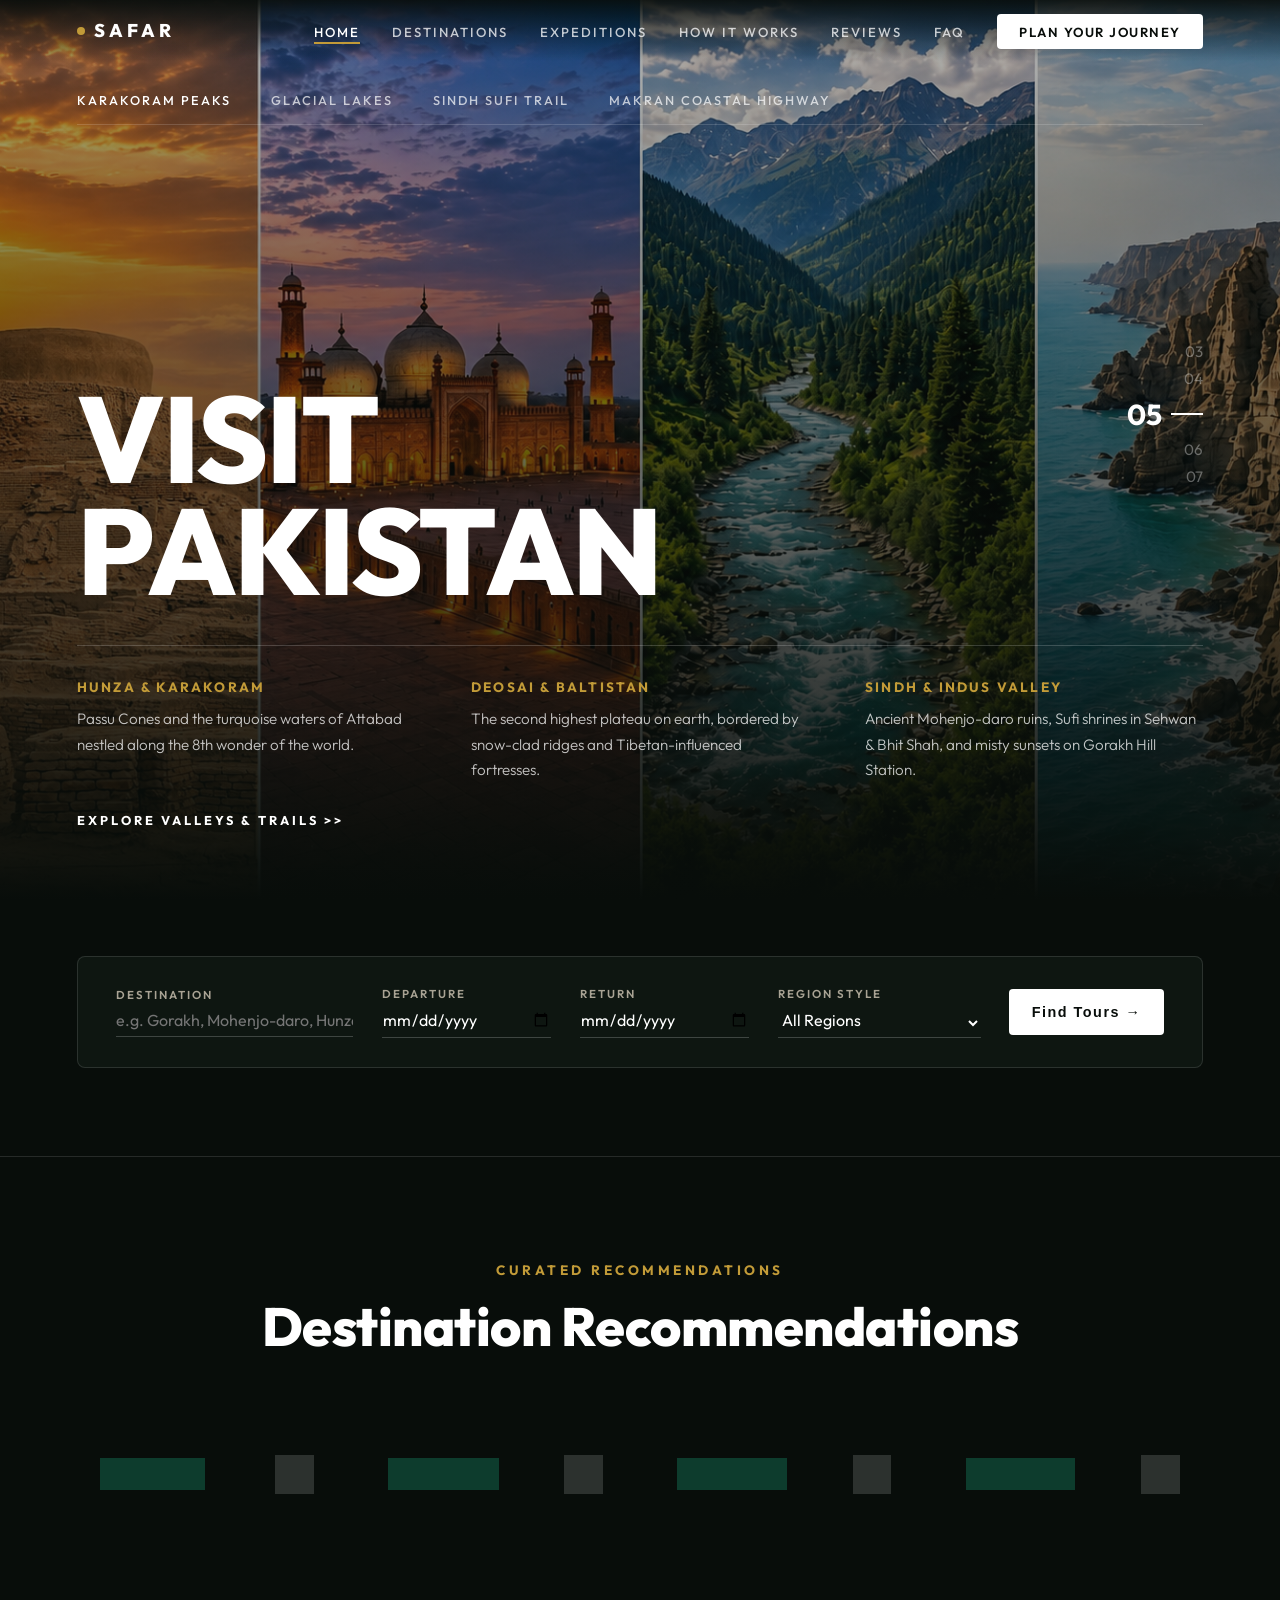
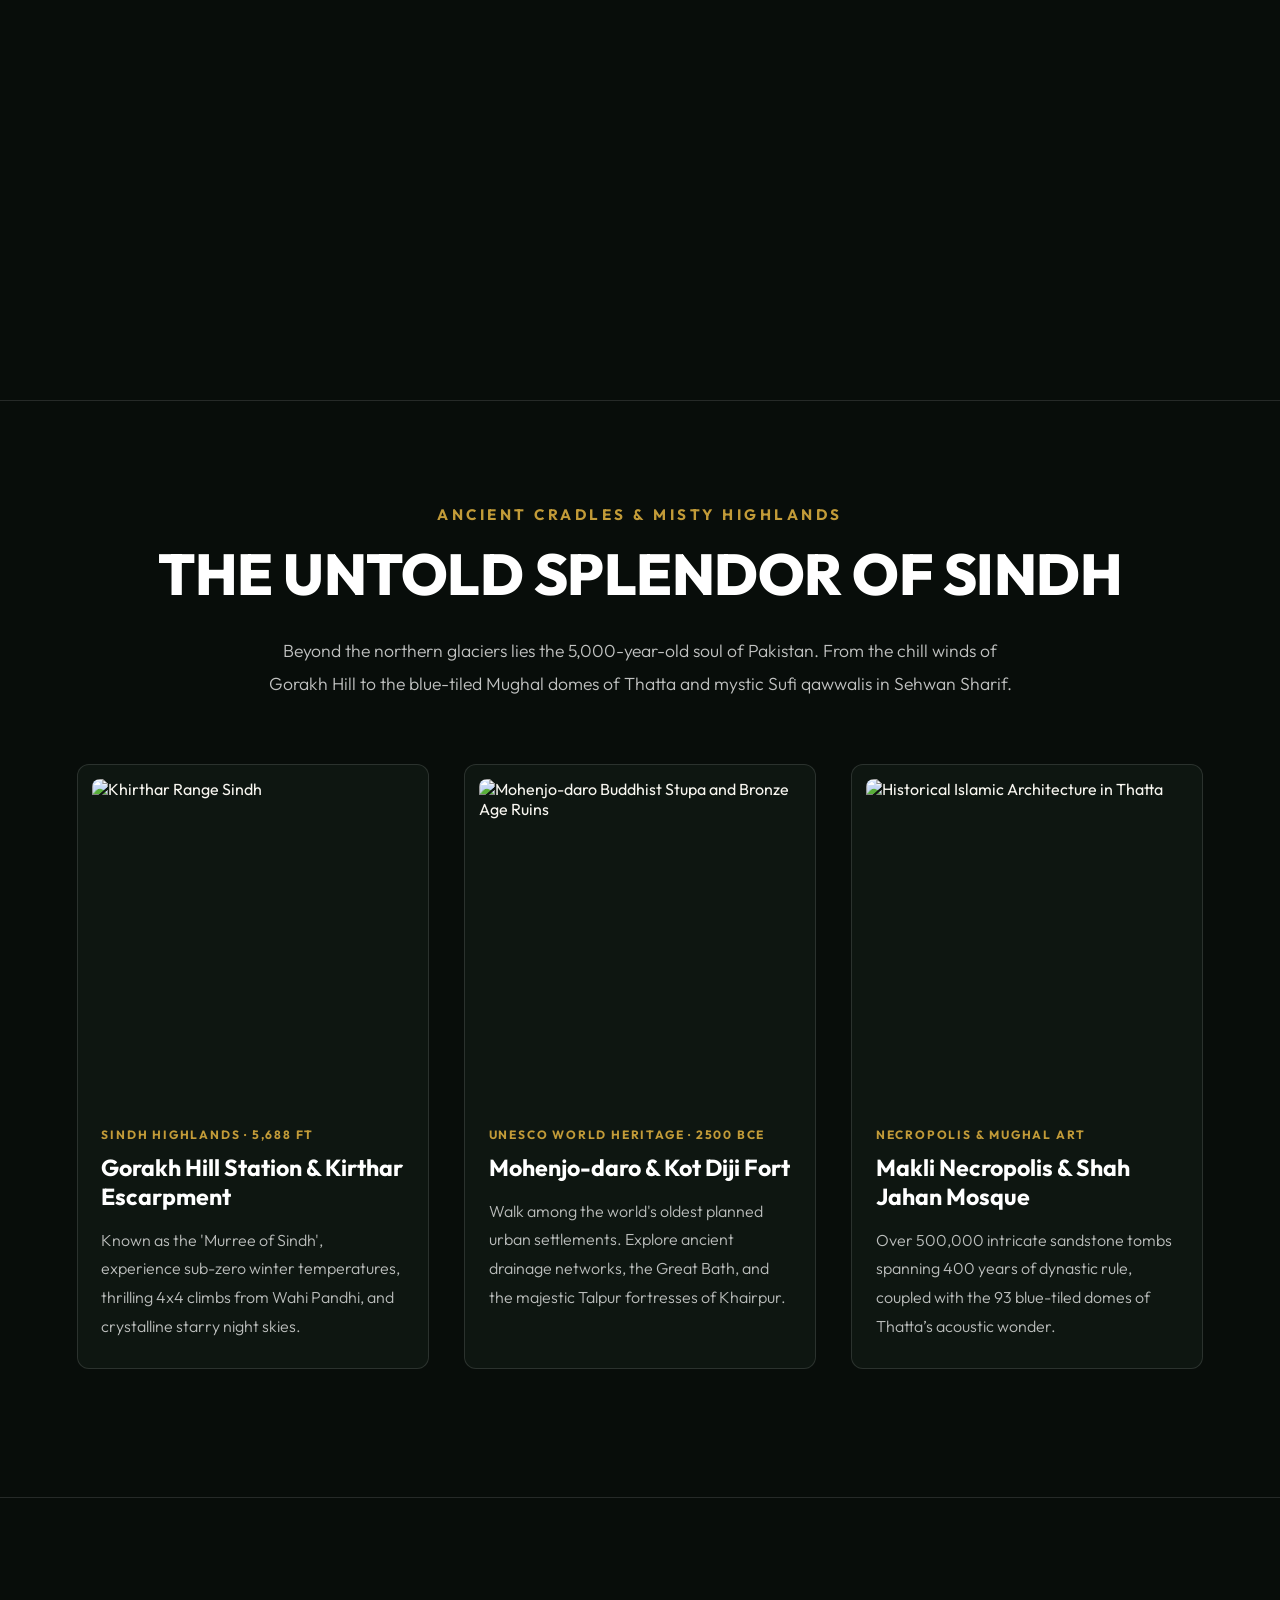
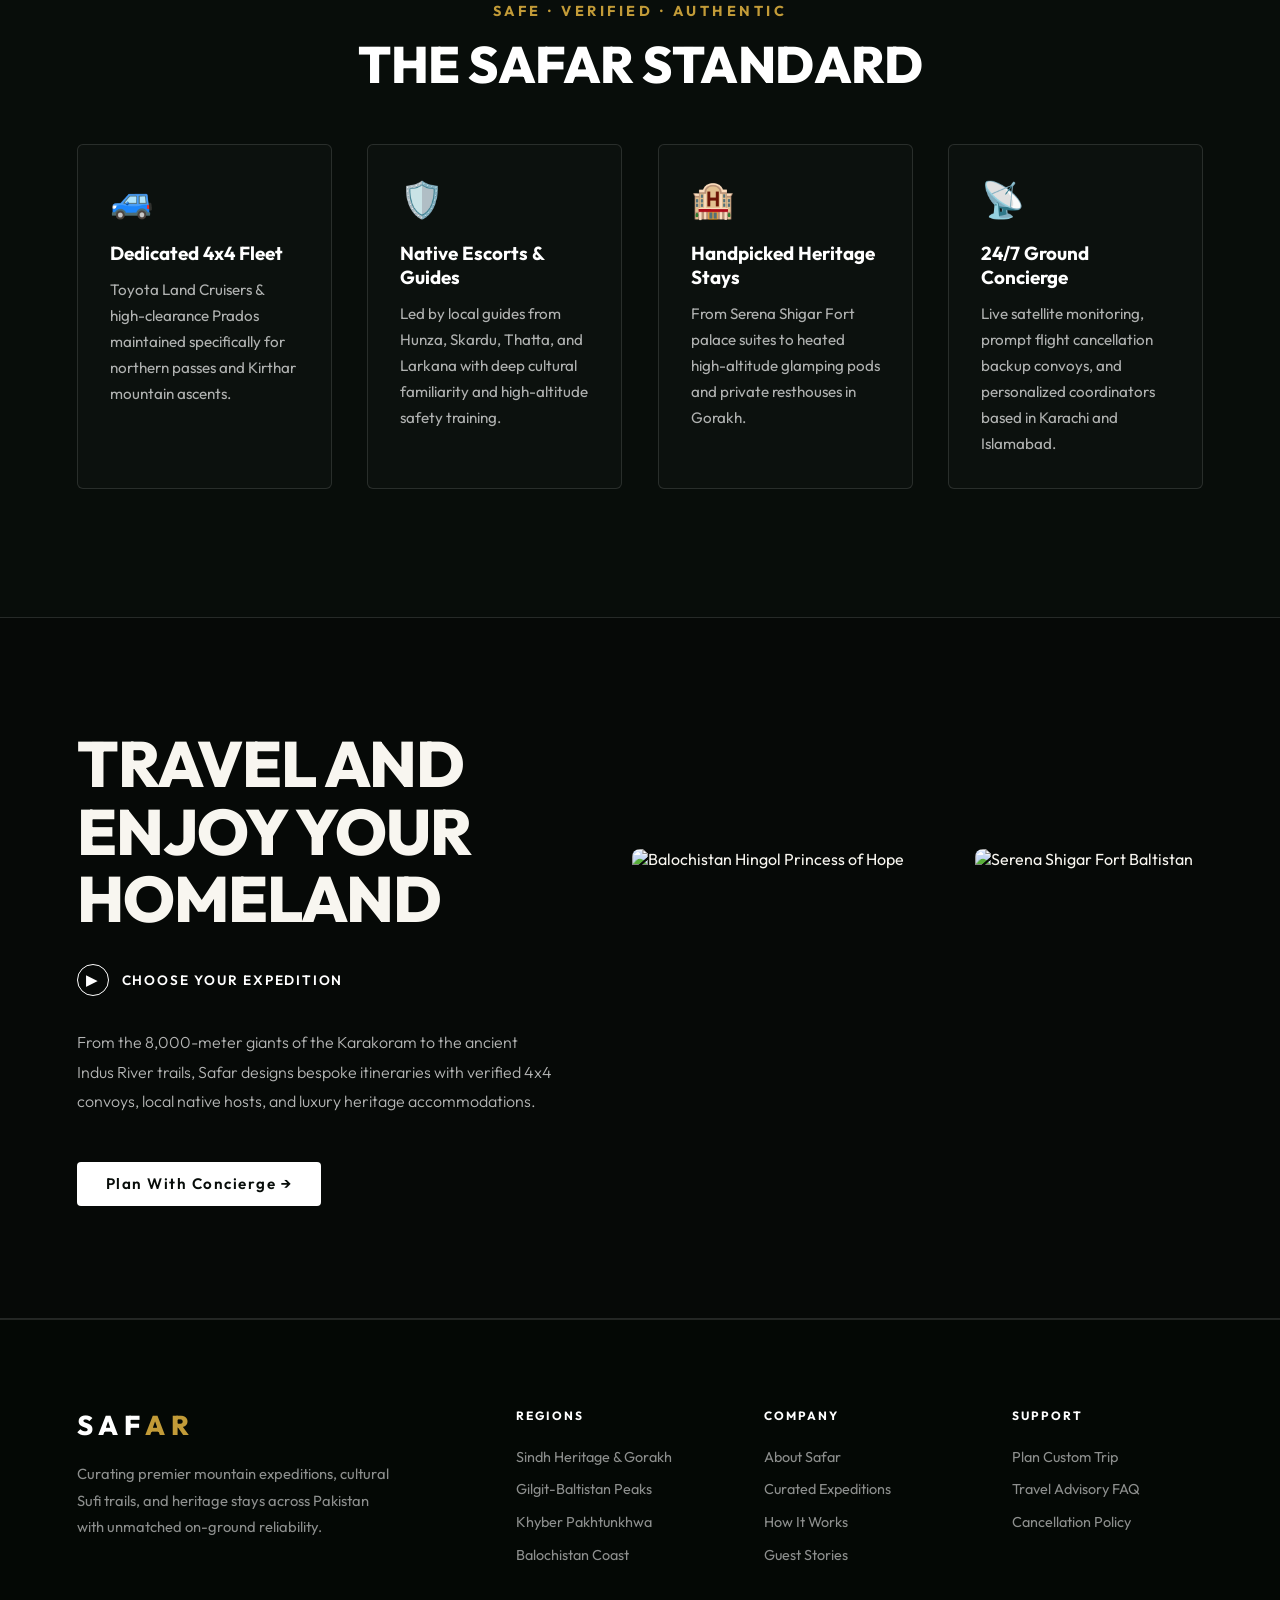
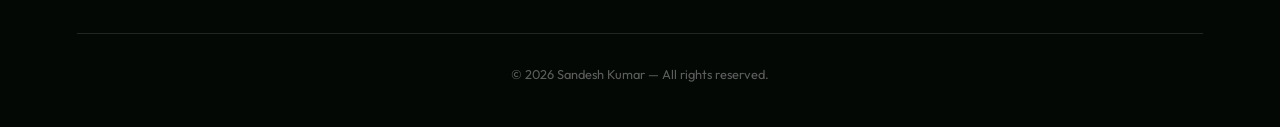
==== commit 27760195: "Add files via upload" ====
--- a/index.html
+++ b/index.html
@@ -4,7 +4,6 @@
   <meta charset="UTF-8" />
   <meta name="viewport" content="width=device-width, initial-scale=1.0"/>
 
-  <!-- Core SEO & Open Graph Meta Tags -->
   <title id="meta-title">SAFAR — Discover Pakistan | Valleys, Sufi Trails & High Peaks</title>
   <meta name="description" id="meta-desc" content="Discover Pakistan with Safar. Curated mountain expeditions, Sindh heritage circuits, Gorakh Hill stargazing, Mohenjo-daro archaeological trails, and private Karakoram 4x4 convoys." />
   <meta name="keywords" content="Pakistan travel agency, Hunza tour, Skardu trip, Sindh tourism, Gorakh Hill package, Mohenjo Daro tour, Makli Thatta, Fairy Meadows trek, Lahore cultural tour" />
@@ -18,1835 +17,8 @@
   <link rel="preconnect" href="https://fonts.gstatic.com" crossorigin>
   <link href="https://fonts.googleapis.com/css2?family=Cormorant+Garamond:ital,wght@0,300;0,600;0,700;1,300;1,600&family=Outfit:wght@300;400;500;600;700;800&display=swap" rel="stylesheet"/>
 
-  <style>
-    *, *::before, *::after { box-sizing: border-box; margin: 0; padding: 0; }
-
-    :root {
-      --ink:        #080d0a;
-      --paper:      #f8f6f0;
-      --cream:      #ece8dd;
-      --stone:      #a9a394;
-      --teal:       #0f4c3a;        /* Deep Pakistani Emerald Green */
-      --teal-hover: #16634d;
-      --teal-l:     #e6f0ec;
-      --emerald-light: #2dd4bf;     /* Bright Accent Green */
-      --emerald-glow: rgba(45, 212, 191, 0.4);
-      --gold:       #c29b38;        /* Rich Gold / Yellow */
-      --gold-light: #eab308;
-      --gold-glow:  rgba(234, 179, 8, 0.4);
-      --border-dark: rgba(255,255,255,0.12);
-      --card-bg:    #0e1611;
-      --ease:       cubic-bezier(0.25, 1, 0.5, 1);
-    }
-
-    html { scroll-behavior: smooth; }
-    body {
-      font-family: 'Outfit', sans-serif;
-      background: var(--ink);
-      color: var(--paper);
-      overflow-x: hidden;
-      display: flex;
-      flex-direction: column;
-      min-height: 100vh;
-    }
-
-    /* PRELOADER */
-    #preloader {
-      position: fixed; inset: 0; z-index: 9999;
-      background: #040805;
-      display: flex; flex-direction: column;
-      align-items: center; justify-content: center;
-      transition: opacity 0.8s var(--ease), visibility 0.8s var(--ease);
-    }
-    #preloader.loaded { opacity: 0; visibility: hidden; pointer-events: none; }
-    .preloader-brand {
-      font-family: 'Outfit', sans-serif;
-      font-size: 2.6rem; font-weight: 800;
-      letter-spacing: 12px; color: #fff;
-      margin-bottom: 1.5rem; text-transform: uppercase;
-    }
-    .preloader-brand span { color: var(--gold); }
-    .loader-ring {
-      width: 44px; height: 44px;
-      border: 2px solid rgba(255,255,255,0.1);
-      border-top: 2px solid var(--gold);
-      border-radius: 50%;
-      animation: spin 0.8s linear infinite;
-    }
-    .loader-sub {
-      color: var(--stone); font-size: .65rem;
-      letter-spacing: 4px; text-transform: uppercase;
-      margin-top: 1.5rem;
-    }
-
-    @keyframes spin { 100% { transform: rotate(360deg); } }
-
-    /* ROUTE TRANSITION OVERLAY */
-    #route-loader {
-      position: fixed; inset: 0; z-index: 1500;
-      background: rgba(8, 13, 10, 0.85);
-      backdrop-filter: blur(8px);
-      display: flex; align-items: center; justify-content: center;
-      opacity: 0; pointer-events: none;
-      transition: opacity 0.25s var(--ease);
-    }
-    #route-loader.show { opacity: 1; pointer-events: all; }
-    .route-spin {
-      width: 38px; height: 38px;
-      border: 2px solid rgba(255,255,255,0.2);
-      border-top-color: var(--gold);
-      border-radius: 50%;
-      animation: spin 0.7s linear infinite;
-    }
-
-    /* GLOBAL NAV */
-    nav {
-      position: fixed; top: 0; left: 0; right: 0; z-index: 300;
-      display: flex; align-items: center; justify-content: space-between;
-      padding: 1.2rem 6%;
-      background: linear-gradient(180deg, rgba(8,13,10,0.92) 0%, rgba(8,13,10,0) 100%);
-      transition: background 0.3s var(--ease);
-    }
-    .nav-scrolled {
-      background: rgba(8, 13, 10, 0.95);
-      backdrop-filter: blur(16px);
-      border-bottom: 1px solid var(--border-dark);
-    }
-    .nav-brand {
-      display: flex; align-items: center; gap: 0.6rem;
-      font-size: 1.15rem; font-weight: 800; letter-spacing: 4px;
-      text-transform: uppercase; color: #fff; text-decoration: none;
-    }
-    .nav-tag-dot { width: 8px; height: 8px; border-radius: 50%; background: var(--gold); }
-    nav ul { list-style: none; display: flex; gap: 2rem; align-items: center; }
-    nav ul a {
-      text-decoration: none; font-size: 0.82rem; font-weight: 500;
-      letter-spacing: 2px; text-transform: uppercase; color: rgba(255,255,255,0.75);
-      transition: color .2s var(--ease);
-      position: relative;
-    }
-    nav ul a:hover, nav ul a.active { color: #fff; }
-    nav ul a.active::after {
-      content: ''; position: absolute; bottom: -4px; left: 0; width: 100%;
-      height: 2px; background: var(--gold);
-    }
-    .nav-cta {
-      background: #fff !important; color: var(--ink) !important;
-      padding: .6rem 1.4rem; border-radius: 3px; font-weight: 600 !important;
-      font-size: 0.82rem; letter-spacing: 1.5px;
-      transition: opacity .2s !important;
-      text-decoration: none;
-    }
-    .nav-cta:hover { opacity: 0.9; }
-
-    /* VIEW CONTROLLER */
-    main { flex: 1; position: relative; }
-    .page-view {
-      display: none; opacity: 0;
-      transform: translateY(16px);
-      transition: opacity 0.45s var(--ease), transform 0.45s var(--ease);
-    }
-    .page-view.active-page { display: block; opacity: 1; transform: translateY(0); }
-
-    /* HERO BANNER */
-    .hero-cinematic {
-      position: relative;
-      height: 100vh;
-      min-height: 740px;
-      display: flex;
-      flex-direction: column;
-      justify-content: flex-end;
-      padding: 0 6% 4.5rem;
-      background: linear-gradient(180deg, rgba(8,13,10,0.3) 0%, rgba(8,13,10,0.7) 65%, #080d0a 100%),
-                  url('hero.png') center/cover no-repeat;
-    }
-    .hero-cat-bar {
-      position: absolute; top: 92px; left: 6%; right: 6%;
-      display: flex; gap: 2.5rem;
-      border-bottom: 1px solid rgba(255,255,255,0.15);
-      padding-bottom: 1rem; flex-wrap: wrap;
-    }
-    .hero-cat-bar a {
-      color: rgba(255,255,255,0.7); text-decoration: none;
-      font-size: 0.8rem; letter-spacing: 2px; text-transform: uppercase;
-      font-weight: 500; transition: color 0.2s;
-    }
-    .hero-cat-bar a.active, .hero-cat-bar a:hover { color: #fff; }
-
-    .hero-main-title {
-      font-size: clamp(4.2rem, 9.5vw, 10rem);
-      font-weight: 800;
-      letter-spacing: -2px;
-      line-height: 0.92;
-      text-transform: uppercase;
-      color: #fff;
-      margin-bottom: 2.4rem;
-    }
-
-    .hero-num-rail {
-      position: absolute; right: 6%; top: 38%;
-      display: flex; flex-direction: column; align-items: flex-end; gap: .5rem;
-      font-family: 'Outfit', sans-serif; font-size: .95rem; color: rgba(255,255,255,0.35);
-    }
-    .hero-num-rail .current {
-      font-size: 1.8rem; font-weight: 700; color: #fff;
-      display: flex; align-items: center; gap: .6rem;
-    }
-    .hero-num-rail .current::after {
-      content: ''; width: 32px; height: 2px; background: #fff;
-    }
-
-    .hero-info-grid {
-      display: grid;
-      grid-template-columns: repeat(3, 1fr);
-      gap: 3.5rem;
-      border-top: 1px solid rgba(255,255,255,0.18);
-      padding-top: 2rem;
-      max-width: 1200px;
-    }
-    .hero-info-card h4 {
-      font-size: 0.85rem; letter-spacing: 2.2px; text-transform: uppercase;
-      color: var(--gold); margin-bottom: .6rem; font-weight: 700;
-    }
-    .hero-info-card p {
-      font-size: 0.95rem; color: rgba(255,255,255,0.75);
-      line-height: 1.7; font-weight: 300;
-    }
-
-    .hero-swipe-cue {
-      margin-top: 1.8rem;
-      font-size: 0.8rem; font-weight: 700; letter-spacing: 3px;
-      text-transform: uppercase; color: #fff;
-      display: flex; align-items: center; gap: .6rem;
-      text-decoration: none;
-    }
-
-    /* SEARCH FILTER BAR */
-    .search-strip {
-      background: #080d0a;
-      padding: 3.5rem 6% 5.5rem;
-      border-bottom: 1px solid var(--border-dark);
-    }
-    .search-card-dark {
-      background: #0e1611;
-      border: 1px solid var(--border-dark);
-      border-radius: 8px;
-      padding: 1.8rem 2.4rem;
-      display: grid;
-      grid-template-columns: 1.4fr 1fr 1fr 1.2fr auto;
-      gap: 1.8rem;
-      align-items: center;
-      max-width: 1340px;
-      margin: 0 auto;
-    }
-    .sf-dark label {
-      display: block; font-size: 0.72rem; font-weight: 600;
-      letter-spacing: 2px; text-transform: uppercase; color: var(--stone);
-      margin-bottom: 0.5rem;
-    }
-    .sf-dark input, .sf-dark select {
-      width: 100%; border: none; background: transparent;
-      font-family: 'Outfit', sans-serif; font-size: 1rem;
-      color: #fff; outline: none; border-bottom: 1.5px solid rgba(255,255,255,0.2);
-      padding-bottom: 0.4rem; transition: border-color 0.2s;
-    }
-    .sf-dark select option { background: #0e1611; color: #fff; }
-    .sf-dark input:focus, .sf-dark select:focus { border-bottom-color: var(--gold); }
-
-    /* DYNAMIC FILTER TABS */
-    .filter-tabs {
-      display: flex; gap: 0.9rem; margin-bottom: 3.5rem; flex-wrap: wrap; justify-content: center;
-    }
-    .filter-btn {
-      background: rgba(255,255,255,0.05); border: 1px solid var(--border-dark);
-      color: rgba(255,255,255,0.75); padding: 0.65rem 1.4rem;
-      border-radius: 4px; font-size: 0.8rem; letter-spacing: 1.8px;
-      text-transform: uppercase; cursor: pointer; transition: all 0.2s var(--ease);
-    }
-    .filter-btn:hover, .filter-btn.active {
-      background: var(--teal); color: #fff; border-color: var(--teal);
-    }
-
-    /* RECOMMENDATIONS CARDS */
-    .dest-rec-section {
-      background: #080d0a;
-      padding: 6.5rem 6% 8rem;
-      border-bottom: 1px solid var(--border-dark);
-    }
-    .section-lead-center {
-      text-align: center;
-      margin-bottom: 4.5rem;
-    }
-    .sec-sub-kicker {
-      font-size: 0.85rem; letter-spacing: 3.5px; text-transform: uppercase;
-      color: var(--gold); margin-bottom: 0.8rem; font-weight: 700;
-    }
-    .sec-head-bold {
-      font-size: clamp(2.3rem, 4.2vw, 3.5rem);
-      font-weight: 800; letter-spacing: -0.5px;
-      color: #fff;
-      text-transform: capitalize;
-    }
-
-    .rec-grid-4 {
-      display: grid;
-      grid-template-columns: repeat(4, 1fr);
-      gap: 1.8rem;
-      max-width: 1440px;
-      margin: 0 auto;
-    }
-    
-    .rec-card-modern {
-      position: relative;
-      height: 440px;
-      border-radius: 22px;
-      overflow: hidden;
-      text-decoration: none;
-      display: flex;
-      flex-direction: column;
-      justify-content: space-between;
-      padding: 1.4rem;
-      border: 1px solid rgba(255, 255, 255, 0.12);
-      box-shadow: 0 18px 40px rgba(0, 0, 0, 0.6);
-      transition: transform 0.45s var(--ease), border-color 0.35s ease, box-shadow 0.45s ease;
-      cursor: pointer;
-    }
-    .rec-card-modern:hover {
-      transform: translateY(-10px);
-      border-color: rgba(194, 155, 56, 0.5);
-      box-shadow: 0 24px 50px rgba(0, 0, 0, 0.85), 0 0 30px rgba(15, 76, 58, 0.4);
-    }
-    
-    .rec-bg-img {
-      position: absolute;
-      inset: 0;
-      width: 100%;
-      height: 100%;
-      object-fit: cover;
-      object-position: center;
-      z-index: 1;
-      filter: brightness(0.9);
-      transition: transform 0.75s var(--ease), filter 0.5s ease;
-    }
-    .rec-card-modern:hover .rec-bg-img {
-      transform: scale(1.08);
-      filter: brightness(0.98);
-    }
-
-    .rec-card-overlay {
-      position: absolute;
-      inset: 0;
-      z-index: 2;
-      background: linear-gradient(180deg, rgba(8, 13, 10, 0.4) 0%, rgba(8, 13, 10, 0.1) 40%, rgba(8, 13, 10, 0.95) 90%);
-      pointer-events: none;
-    }
-
-    .rec-top-row {
-      position: relative;
-      z-index: 3;
-      display: flex;
-      justify-content: space-between;
-      align-items: center;
-    }
-    .rec-pill-rank {
-      background: rgba(15, 76, 58, 0.75);
-      backdrop-filter: blur(12px);
-      -webkit-backdrop-filter: blur(12px);
-      border: 1px solid rgba(45, 212, 191, 0.35);
-      color: #fff;
-      font-size: 0.75rem;
-      font-weight: 700;
-      letter-spacing: 1.5px;
-      text-transform: uppercase;
-      padding: 0.45rem 0.9rem;
-      border-radius: 30px;
-    }
-    .rec-num-chip {
-      background: rgba(255, 255, 255, 0.15);
-      backdrop-filter: blur(12px);
-      -webkit-backdrop-filter: blur(12px);
-      border: 1px solid rgba(255, 255, 255, 0.25);
-      color: var(--gold);
-      font-size: 0.82rem;
-      font-weight: 800;
-      width: 38px;
-      height: 38px;
-      border-radius: 50%;
-      display: flex;
-      align-items: center;
-      justify-content: center;
-    }
-
-    .rec-bottom-content {
-      position: relative;
-      z-index: 3;
-      display: flex;
-      flex-direction: column;
-      gap: 0.4rem;
-    }
-    .rec-region-sub {
-      font-size: 0.76rem;
-      color: var(--gold);
-      font-weight: 700;
-      letter-spacing: 2px;
-      text-transform: uppercase;
-      display: flex;
-      align-items: center;
-      gap: 0.4rem;
-    }
-    .rec-region-sub::before {
-      content: '';
-      width: 6px;
-      height: 6px;
-      border-radius: 50%;
-      background: var(--gold);
-    }
-    .rec-main-title {
-      font-size: 1.45rem;
-      font-weight: 700;
-      color: #ffffff;
-      line-height: 1.25;
-      letter-spacing: -0.2px;
-    }
-    
-    .rec-hover-btn {
-      display: inline-flex;
-      align-items: center;
-      gap: 0.5rem;
-      font-size: 0.82rem;
-      font-weight: 700;
-      color: #ffffff;
-      letter-spacing: 1.5px;
-      text-transform: uppercase;
-      margin-top: 0.6rem;
-      opacity: 0.85;
-      transition: color 0.2s, transform 0.2s;
-    }
-    .rec-card-modern:hover .rec-hover-btn {
-      color: var(--gold);
-      transform: translateX(4px);
-    }
-    .rec-hover-btn span {
-      font-size: 1rem;
-      transition: transform 0.2s;
-    }
-    .rec-card-modern:hover .rec-hover-btn span {
-      transform: translate(2px, -2px);
-    }
-
-    /* DESTINATIONS PAGE GALLERY */
-    .dest-gallery-grid {
-      display: grid;
-      grid-template-columns: repeat(4, 1fr);
-      gap: 1.8rem;
-      max-width: 1440px;
-      margin: 0 auto;
-    }
-    .dest-gallery-card {
-      position: relative;
-      height: 380px;
-      border-radius: 18px;
-      overflow: hidden;
-      border: 1px solid rgba(255, 255, 255, 0.12);
-      box-shadow: 0 16px 36px rgba(0, 0, 0, 0.55);
-      display: flex;
-      flex-direction: column;
-      justify-content: flex-end;
-      padding: 1.4rem;
-      transition: transform 0.4s var(--ease), border-color 0.3s ease, box-shadow 0.4s ease;
-      cursor: pointer;
-    }
-    .dest-gallery-card:hover {
-      transform: translateY(-8px);
-      border-color: var(--gold);
-      box-shadow: 0 22px 45px rgba(0, 0, 0, 0.8), 0 0 25px rgba(194, 155, 56, 0.3);
-    }
-    .dest-gallery-card img {
-      position: absolute;
-      inset: 0;
-      width: 100%;
-      height: 100%;
-      object-fit: cover;
-      object-position: center;
-      z-index: 1;
-      filter: brightness(0.9);
-      transition: transform 0.7s var(--ease);
-    }
-    .dest-gallery-card:hover img {
-      transform: scale(1.08);
-      filter: brightness(0.98);
-    }
-    .dest-gallery-overlay {
-      position: absolute;
-      inset: 0;
-      z-index: 2;
-      background: linear-gradient(180deg, rgba(8, 13, 10, 0.2) 0%, rgba(8, 13, 10, 0.1) 40%, rgba(8, 13, 10, 0.95) 90%);
-      pointer-events: none;
-    }
-    .dest-gallery-info {
-      position: relative;
-      z-index: 3;
-    }
-    .dest-gallery-rank {
-      font-size: 0.76rem;
-      color: var(--gold);
-      font-weight: 700;
-      letter-spacing: 2px;
-      text-transform: uppercase;
-      margin-bottom: 0.35rem;
-    }
-    .dest-gallery-title {
-      font-size: 1.25rem;
-      font-weight: 700;
-      color: #ffffff;
-      line-height: 1.3;
-    }
-
-    /* SINDH SPOTLIGHT SECTION */
-    .sindh-spotlight {
-      background: #080d0a;
-      padding: 7rem 6% 8rem;
-      border-bottom: 1px solid var(--border-dark);
-    }
-    .sindh-grid {
-      display: grid;
-      grid-template-columns: repeat(3, 1fr);
-      gap: 2.2rem;
-      margin-top: 4rem;
-      max-width: 1440px;
-      margin-left: auto;
-      margin-right: auto;
-    }
-    .sindh-box {
-      background: var(--card-bg);
-      border: 1px solid var(--border-dark);
-      border-radius: 12px;
-      padding: 14px;
-      overflow: hidden;
-      display: flex;
-      flex-direction: column;
-      transition: transform 0.3s var(--ease), border-color 0.3s, box-shadow 0.3s;
-    }
-    .sindh-box:hover {
-      transform: translateY(-6px);
-      border-color: rgba(255,255,255,0.3);
-      box-shadow: 0 16px 36px rgba(0,0,0,0.5);
-    }
-    .sindh-media {
-      width: 100%;
-      aspect-ratio: 1 / 1;
-      border-radius: 8px;
-      overflow: hidden;
-      position: relative;
-      background: #050806;
-    }
-    .sindh-media img {
-      width: 100%;
-      height: 100%;
-      object-fit: cover;
-      display: block;
-      border-radius: 8px;
-      transition: transform 0.6s var(--ease);
-    }
-    .sindh-box:hover .sindh-media img {
-      transform: scale(1.06);
-    }
-    .sindh-body {
-      padding: 1.6rem 0.6rem 0.8rem;
-      flex: 1;
-      display: flex;
-      flex-direction: column;
-    }
-    .sindh-tag {
-      font-size: 0.75rem;
-      font-weight: 700;
-      letter-spacing: 1.8px;
-      text-transform: uppercase;
-      color: var(--gold);
-      margin-bottom: 0.7rem;
-      display: block;
-    }
-    .sindh-body h3 {
-      font-size: 1.45rem;
-      font-weight: 700;
-      margin-bottom: 0.9rem;
-      line-height: 1.3;
-      color: #fff;
-    }
-    .sindh-body p {
-      font-size: 1rem;
-      color: rgba(255,255,255,0.72);
-      line-height: 1.8;
-      font-weight: 300;
-    }
-
-    /* WHY US STRIP */
-    .why-safar-strip {
-      background: #060907;
-      padding: 6.5rem 6%;
-      border-bottom: 1px solid var(--border-dark);
-    }
-    .why-grid {
-      display: grid;
-      grid-template-columns: repeat(4, 1fr);
-      gap: 2.2rem;
-      margin-top: 3rem;
-      max-width: 1440px;
-      margin-left: auto;
-      margin-right: auto;
-    }
-    .why-item {
-      padding: 2rem;
-      background: rgba(255,255,255,0.02);
-      border: 1px solid var(--border-dark);
-      border-radius: 6px;
-    }
-    .why-icon {
-      font-size: 2.2rem;
-      color: var(--gold);
-      margin-bottom: 1.2rem;
-    }
-    .why-item h4 {
-      font-size: 1.18rem;
-      font-weight: 700;
-      margin-bottom: 0.8rem;
-      color: #fff;
-    }
-    .why-item p {
-      font-size: 0.95rem;
-      color: rgba(255,255,255,0.68);
-      line-height: 1.7;
-    }
-
-    /* TRAVEL AND ENJOY STORY BANNER */
-    .feature-banner {
-      background: #060907;
-      padding: 7rem 6%;
-      display: grid;
-      grid-template-columns: 1fr 1.2fr;
-      gap: 5rem;
-      align-items: center;
-      border-bottom: 1px solid var(--border-dark);
-      max-width: 1440px;
-      margin: 0 auto;
-    }
-    .feature-banner h2 {
-      font-size: clamp(2.8rem, 5vw, 4.2rem);
-      font-weight: 800; text-transform: uppercase;
-      line-height: 1.05; letter-spacing: -1px;
-      margin-bottom: 2rem;
-    }
-    .feature-cue {
-      display: inline-flex; align-items: center; gap: 0.8rem;
-      font-size: 0.85rem; font-weight: 600; letter-spacing: 1.8px;
-      text-transform: uppercase; color: #fff; text-decoration: none;
-      margin-bottom: 2rem;
-    }
-    .cue-circle {
-      width: 32px; height: 32px; border-radius: 50%;
-      border: 1.5px solid #fff; display: flex; align-items: center;
-      justify-content: center; font-size: 0.8rem;
-    }
-    .feature-desc {
-      font-size: 1rem; color: rgba(255,255,255,0.7);
-      line-height: 1.85; max-width: 480px; font-weight: 300;
-      margin-bottom: 2.8rem;
-    }
-    .feature-thumbnails {
-      display: grid; grid-template-columns: 1.4fr 1fr;
-      gap: 1.5rem;
-    }
-    .feature-thumb-box {
-      aspect-ratio: 4 / 3; border-radius: 8px;
-      overflow: hidden; position: relative;
-    }
-    .feature-thumb-box img {
-      width: 100%; height: 100%; object-fit: cover;
-      filter: brightness(0.88); transition: transform 0.6s var(--ease);
-    }
-    .feature-thumb-box:hover img { transform: scale(1.06); }
-
-    /* INNER PAGES STYLING */
-    .inner-header {
-      padding: 8rem 6% 3.5rem;
-      background: #060907;
-      border-bottom: 1px solid var(--border-dark);
-      text-align: center;
-    }
-    .inner-header h1 {
-      font-size: clamp(2.5rem, 5vw, 4.2rem);
-      font-weight: 800; text-transform: uppercase;
-      letter-spacing: -1px; margin-top: 0.5rem;
-    }
-    .inner-body { padding: 4.5rem 6% 6rem; background: #080d0a; }
-
-    /* REVEAL CARD ANIMATION */
-    .reveal-card {
-      opacity: 0; transform: translateY(24px);
-      transition: opacity 0.6s var(--ease), transform 0.6s var(--ease);
-    }
-    .reveal-card.visible { opacity: 1; transform: translateY(0); }
-
-    /* EXPEDITIONS / TOURS GRID */
-    .tours-grid { 
-      display: grid; 
-      grid-template-columns: repeat(3, 1fr); 
-      gap: 2rem; 
-      max-width: 1240px;
-      margin: 0 auto; 
-    }
-    .tc {
-      background: var(--card-bg);
-      border: 1px solid var(--border-dark);
-      border-radius: 12px;
-      padding: 12px;
-      overflow: hidden;
-      display: flex; 
-      flex-direction: column;
-      transition: transform 0.3s var(--ease), border-color 0.3s, box-shadow 0.3s;
-    }
-    .tc:hover { 
-      transform: translateY(-6px); 
-      border-color: rgba(255,255,255,0.28); 
-      box-shadow: 0 16px 36px rgba(0,0,0,0.5);
-    }
-    .tc-media {
-      width: 100%;
-      aspect-ratio: 1 / 1;
-      border-radius: 8px;
-      overflow: hidden;
-      position: relative;
-      background: #050806;
-    }
-    .tc-media img { 
-      width: 100%; 
-      height: 100%; 
-      object-fit: cover;
-      object-position: center;
-      border-radius: 8px;
-      display: block;
-      transition: transform 0.6s var(--ease);
-    }
-    .tc:hover .tc-media img {
-      transform: scale(1.06);
-    }
-    .tc-body { 
-      padding: 1.4rem 0.6rem 0.6rem; 
-      flex: 1; 
-      display: flex; 
-      flex-direction: column; 
-    }
-    .tc-tag {
-      font-size: 0.68rem; font-weight: 700; letter-spacing: 1.5px;
-      text-transform: uppercase; padding: 0.3rem 0.7rem;
-      border-radius: 4px; margin-bottom: 0.9rem; display: inline-block; align-self: flex-start;
-    }
-    .tag-adv { background: rgba(15,76,58,0.5); color: #87e0c1; }
-    .tag-cul { background: rgba(194,155,56,0.3); color: var(--gold); }
-    .tag-lux { background: rgba(184,93,56,0.3); color: #f5b098; }
-    .tag-sindh { background: rgba(139,30,30,0.4); color: #ff9b9b; }
-
-    .tc-body h3 { 
-      font-size: 1.3rem; 
-      font-weight: 600; 
-      margin-bottom: 0.6rem; 
-      line-height: 1.3;
-      min-height: 3.3rem; 
-      display: -webkit-box;
-      -webkit-line-clamp: 2;
-      -webkit-box-orient: vertical;
-      overflow: hidden;
-    }
-    .tc-desc { 
-      font-size: 0.9rem; 
-      color: rgba(255,255,255,0.68); 
-      line-height: 1.7; 
-      margin-bottom: 1.2rem;
-      min-height: 4.5rem;
-      display: -webkit-box;
-      -webkit-line-clamp: 3;
-      -webkit-box-orient: vertical;
-      overflow: hidden;
-    }
-    .tc-meta { 
-      font-size: 0.8rem; 
-      color: rgba(255,255,255,0.55); 
-      margin-bottom: 1.2rem; 
-      display: flex; 
-      gap: 1.2rem; 
-      margin-top: auto; 
-    }
-    .tc-footer {
-      display: flex; 
-      justify-content: space-between; 
-      align-items: center;
-      padding-top: 1.2rem; 
-      border-top: 1px solid var(--border-dark);
-    }
-    .tc-price { font-size: 0.8rem; color: rgba(255,255,255,0.5); }
-    .tc-price strong { display: block; font-size: 1.25rem; color: #fff; font-weight: 700; margin-top: 0.1rem; }
-
-    /* PROCESS SECTION */
-    .dial-process-section {
-      background: radial-gradient(circle at 65% 50%, rgba(15, 76, 58, 0.28) 0%, #060907 72%);
-      padding: 6.5rem 6% 8rem;
-      position: relative;
-      overflow: hidden;
-      border-top: 1px solid var(--border-dark);
-      border-bottom: 1px solid var(--border-dark);
-    }
-    .dial-process-stage {
-      max-width: 1340px;
-      margin: 0 auto;
-      display: grid;
-      grid-template-columns: 1.15fr 1.35fr;
-      gap: 4.5rem;
-      align-items: center;
-      min-height: 640px;
-    }
-    .dial-details-panel {
-      position: relative;
-    }
-    .dial-sub-badge {
-      display: inline-flex;
-      align-items: center;
-      gap: 0.6rem;
-      font-size: 0.76rem;
-      letter-spacing: 3px;
-      text-transform: uppercase;
-      color: var(--gold);
-      font-weight: 700;
-      margin-bottom: 1rem;
-    }
-    .dial-sub-badge::before {
-      content: '';
-      width: 22px;
-      height: 2px;
-      background: var(--gold);
-    }
-    .dial-main-h2 {
-      font-size: clamp(2.4rem, 4.5vw, 3.8rem);
-      font-weight: 800;
-      color: #ffffff;
-      line-height: 1.15;
-      margin-bottom: 1.8rem;
-      letter-spacing: -1px;
-    }
-    .dial-main-h2 span {
-      color: var(--gold);
-    }
-    .dial-step-card {
-      background: #0d1712;
-      border: 1px solid rgba(194, 155, 56, 0.35);
-      border-radius: 18px;
-      padding: 2.2rem;
-      box-shadow: 0 20px 40px rgba(0, 0, 0, 0.7), inset 0 0 30px rgba(15, 76, 58, 0.35);
-      transition: all 0.45s var(--ease);
-      position: relative;
-      overflow: hidden;
-    }
-    .dial-step-card::after {
-      content: '';
-      position: absolute;
-      top: 0; left: 0;
-      width: 4px; height: 100%;
-      background: linear-gradient(180deg, var(--gold), var(--emerald-light));
-    }
-    .dial-step-indicator {
-      display: flex;
-      align-items: center;
-      gap: 1rem;
-      margin-bottom: 1rem;
-    }
-    .dial-num-badge {
-      font-size: 1.1rem;
-      font-weight: 800;
-      color: #0c120e;
-      background: var(--gold);
-      border: 1px solid #ffd466;
-      padding: 0.3rem 0.9rem;
-      border-radius: 30px;
-      box-shadow: 0 0 15px var(--gold-glow);
-    }
-    .dial-step-title {
-      font-size: 1.85rem;
-      font-weight: 700;
-      color: #ffffff;
-      margin-bottom: 0.8rem;
-    }
-    .dial-step-text {
-      font-size: 1.05rem;
-      color: rgba(255, 255, 255, 0.78);
-      line-height: 1.8;
-      font-weight: 300;
-      margin-bottom: 1.5rem;
-      min-height: 85px;
-    }
-    .dial-controls {
-      display: flex;
-      gap: 1rem;
-      align-items: center;
-    }
-    .dial-btn {
-      width: 46px;
-      height: 46px;
-      border-radius: 50%;
-      background: rgba(255, 255, 255, 0.05);
-      border: 1px solid var(--border-dark);
-      color: #fff;
-      font-size: 1.2rem;
-      display: flex;
-      align-items: center;
-      justify-content: center;
-      cursor: pointer;
-      transition: all 0.25s var(--ease);
-    }
-    .dial-btn:hover {
-      background: var(--gold);
-      border-color: var(--gold);
-      color: #0c120e;
-      transform: scale(1.08);
-    }
-    .dial-wheel-arena {
-      position: relative;
-      width: 580px;
-      height: 580px;
-      margin: 0 auto;
-      display: flex;
-      align-items: center;
-      justify-content: center;
-    }
-    .dial-outer-track {
-      position: absolute;
-      width: 540px;
-      height: 540px;
-      border-radius: 50%;
-      border: 1.5px solid rgba(255, 255, 255, 0.12);
-      pointer-events: none;
-    }
-    .dial-capsule-track {
-      position: absolute;
-      width: 440px;
-      height: 440px;
-      border-radius: 50%;
-      border: 24px solid rgba(15, 76, 58, 0.35);
-      box-shadow: 0 0 45px rgba(15, 76, 58, 0.5);
-      pointer-events: none;
-    }
-    .dial-rotator-disc {
-      position: absolute;
-      width: 440px;
-      height: 440px;
-      border-radius: 50%;
-      transition: transform 0.8s cubic-bezier(0.2, 0.9, 0.3, 1);
-    }
-    .dial-node {
-      position: absolute;
-      top: 50%;
-      left: 50%;
-      width: 0;
-      height: 0;
-      cursor: pointer;
-    }
-    .dial-node-capsule {
-      position: absolute;
-      transform: translate(-50%, -50%);
-      display: flex;
-      align-items: center;
-      gap: 14px;
-      white-space: nowrap;
-      transition: transform 0.4s var(--ease);
-    }
-    .dial-pill-button {
-      width: 62px;
-      height: 62px;
-      border-radius: 50%;
-      background: #ffffff;
-      box-shadow: 0 10px 25px rgba(0, 0, 0, 0.5), 0 0 0 4px rgba(255, 255, 255, 0.15);
-      display: flex;
-      align-items: center;
-      justify-content: center;
-      font-size: 1.25rem;
-      font-weight: 800;
-      color: var(--teal);
-      transition: all 0.35s var(--ease);
-    }
-    .dial-node.active .dial-pill-button {
-      background: var(--gold);
-      color: #080d0a;
-      box-shadow: 0 0 35px var(--gold-glow), 0 0 0 6px rgba(194, 155, 56, 0.4);
-      transform: scale(1.15);
-    }
-    .dial-node-label {
-      font-size: 0.95rem;
-      font-weight: 600;
-      color: rgba(255, 255, 255, 0.7);
-      letter-spacing: 0.5px;
-      transition: color 0.3s, transform 0.3s;
-    }
-    .dial-node.active .dial-node-label {
-      color: #ffffff;
-      font-weight: 700;
-      transform: translateX(4px);
-    }
-    .dial-hub-core {
-      position: absolute;
-      width: 230px;
-      height: 230px;
-      border-radius: 50%;
-      background: #091510;
-      border: 2px solid var(--teal);
-      box-shadow: 0 0 50px rgba(15, 76, 58, 0.85);
-      display: flex;
-      flex-direction: column;
-      align-items: center;
-      justify-content: center;
-      text-align: center;
-      padding: 1.2rem;
-      z-index: 5;
-      pointer-events: none;
-    }
-    .dial-hub-core::before {
-      content: '';
-      position: absolute;
-      width: 120px;
-      height: 120px;
-      background: radial-gradient(circle, rgba(45, 212, 191, 0.25) 0%, transparent 70%);
-      border-radius: 50%;
-      animation: pulseGlow 3s infinite ease-in-out;
-    }
-    @keyframes pulseGlow {
-      0%, 100% { opacity: 0.4; transform: scale(0.9); }
-      50% { opacity: 0.9; transform: scale(1.15); }
-    }
-    .hub-brand-name {
-      font-size: 1.55rem;
-      font-weight: 800;
-      letter-spacing: 4px;
-      color: #ffffff;
-      line-height: 1.2;
-      text-transform: uppercase;
-    }
-    .hub-brand-sub {
-      font-size: 0.76rem;
-      color: var(--gold);
-      letter-spacing: 2px;
-      margin-top: 0.4rem;
-      text-transform: uppercase;
-      font-weight: 600;
-    }
-
-    @media (max-width: 1080px) {
-      .dial-process-stage {
-        grid-template-columns: 1fr;
-        gap: 3.5rem;
-      }
-      .dial-details-panel {
-        text-align: center;
-      }
-      .dial-step-card::after {
-        display: none;
-      }
-      .dial-controls {
-        justify-content: center;
-      }
-    }
-    @media (max-width: 640px) {
-      .dial-wheel-arena {
-        width: 360px;
-        height: 360px;
-      }
-      .dial-outer-track {
-        width: 340px;
-        height: 340px;
-      }
-      .dial-capsule-track, .dial-rotator-disc {
-        width: 280px;
-        height: 280px;
-      }
-      .dial-hub-core {
-        width: 160px;
-        height: 160px;
-      }
-      .hub-brand-name {
-        font-size: 1.1rem;
-      }
-      .dial-pill-button {
-        width: 46px;
-        height: 46px;
-        font-size: 0.95rem;
-      }
-      .dial-node-label {
-        display: none;
-      }
-    }
-
-    /* REVIEWS: 3D STACKED PASSPORT DECK */
-    .reviews-stage-section {
-      background: radial-gradient(circle at 50% 20%, rgba(20, 30, 24, 0.8) 0%, #060907 80%);
-      padding: 5rem 6% 7rem;
-      position: relative;
-      overflow: hidden;
-    }
-    .reviews-deck-container {
-      position: relative;
-      max-width: 1200px;
-      height: 600px;
-      margin: 2rem auto 1rem;
-      display: flex;
-      align-items: center;
-      justify-content: center;
-      perspective: 1400px;
-    }
-    .card-deck-track {
-      position: relative;
-      width: 100%;
-      height: 100%;
-      display: flex;
-      align-items: center;
-      justify-content: center;
-    }
-    .passport-card {
-      position: absolute;
-      width: 320px;
-      background: #ffffff;
-      color: #121815;
-      border-radius: 28px;
-      padding: 14px;
-      box-shadow: 0 25px 50px -12px rgba(0, 0, 0, 0.7), 0 0 25px rgba(255, 255, 255, 0.05);
-      cursor: pointer;
-      user-select: none;
-      transition: transform 0.65s cubic-bezier(0.22, 1, 0.36, 1), 
-                  opacity 0.65s ease, 
-                  filter 0.65s ease;
-      will-change: transform, opacity;
-    }
-    .passport-card.pos-center {
-      transform: translateX(0) translateZ(120px) scale(1.05);
-      opacity: 1;
-      filter: blur(0px) brightness(1);
-      z-index: 5;
-    }
-    .passport-card.pos-left-1 {
-      transform: translateX(-240px) translateZ(40px) scale(0.92);
-      opacity: 0.9;
-      filter: blur(0.5px) brightness(0.95);
-      z-index: 4;
-    }
-    .passport-card.pos-right-1 {
-      transform: translateX(240px) translateZ(40px) scale(0.92);
-      opacity: 0.9;
-      filter: blur(0.5px) brightness(0.95);
-      z-index: 4;
-    }
-    .passport-card.pos-left-2 {
-      transform: translateX(-430px) translateZ(-60px) scale(0.82);
-      opacity: 0.65;
-      filter: blur(1.5px) brightness(0.8);
-      z-index: 3;
-    }
-    .passport-card.pos-right-2 {
-      transform: translateX(430px) translateZ(-60px) scale(0.82);
-      opacity: 0.65;
-      filter: blur(1.5px) brightness(0.8);
-      z-index: 3;
-    }
-    .passport-card.pos-hidden {
-      transform: translateX(0) translateZ(-200px) scale(0.65);
-      opacity: 0;
-      pointer-events: none;
-      z-index: 1;
-    }
-    .passport-cover {
-      width: 100%;
-      height: 200px;
-      border-radius: 20px;
-      overflow: hidden;
-      position: relative;
-    }
-    .passport-cover img {
-      width: 100%;
-      height: 100%;
-      object-fit: cover;
-      display: block;
-    }
-    .passport-tag-pill {
-      position: absolute;
-      top: 12px;
-      left: 12px;
-      background: rgba(12, 18, 14, 0.7);
-      backdrop-filter: blur(8px);
-      color: #fff;
-      font-size: 0.65rem;
-      font-weight: 700;
-      letter-spacing: 1.5px;
-      text-transform: uppercase;
-      padding: 0.3rem 0.7rem;
-      border-radius: 30px;
-    }
-    .passport-body {
-      padding: 1.1rem 0.8rem 0.6rem;
-    }
-    .passport-header-row {
-      display: flex;
-      justify-content: space-between;
-      align-items: flex-start;
-      margin-bottom: 0.4rem;
-    }
-    .passport-title {
-      font-size: 1.28rem;
-      font-weight: 700;
-      color: #0c120e;
-      line-height: 1.2;
-    }
-    .passport-location {
-      font-size: 0.75rem;
-      color: #64748b;
-      display: flex;
-      align-items: center;
-      gap: 0.3rem;
-      margin-bottom: 0.75rem;
-      font-weight: 500;
-    }
-    .passport-quote {
-      font-size: 0.84rem;
-      color: #475569;
-      line-height: 1.6;
-      height: 68px;
-      overflow: hidden;
-      display: -webkit-box;
-      -webkit-line-clamp: 3;
-      -webkit-box-orient: vertical;
-      font-style: italic;
-      margin-bottom: 1rem;
-    }
-    .passport-metrics {
-      display: grid;
-      grid-template-columns: 1fr 1fr 1fr;
-      padding: 0.65rem 0.4rem;
-      background: #f8fafc;
-      border-radius: 14px;
-      text-align: center;
-      margin-bottom: 1.1rem;
-    }
-    .metric-col span {
-      display: block;
-      font-size: 0.65rem;
-      font-weight: 600;
-      text-transform: uppercase;
-      color: #94a3b8;
-      letter-spacing: 0.5px;
-    }
-    .metric-col strong {
-      font-size: 0.88rem;
-      color: #0f172a;
-      font-weight: 700;
-      margin-top: 2px;
-      display: block;
-    }
-    .metric-col.accent strong {
-      color: var(--teal);
-    }
-    .passport-footer {
-      display: flex;
-      justify-content: space-between;
-      align-items: center;
-      padding-top: 0.3rem;
-    }
-    .passport-author-meta {
-      display: flex;
-      align-items: center;
-      gap: 0.6rem;
-    }
-    .passport-author-avatar {
-      width: 38px;
-      height: 38px;
-      border-radius: 50%;
-      object-fit: cover;
-    }
-    .author-details-name {
-      font-size: 0.85rem;
-      font-weight: 700;
-      color: #0f172a;
-      line-height: 1.2;
-    }
-    .author-details-date {
-      font-size: 0.72rem;
-      color: #94a3b8;
-    }
-    .passport-flight-btn {
-      width: 44px;
-      height: 44px;
-      border-radius: 50%;
-      background: #0f172a;
-      color: #ffffff;
-      border: none;
-      display: flex;
-      align-items: center;
-      justify-content: center;
-      cursor: pointer;
-      transition: background 0.2s var(--ease), transform 0.2s var(--ease);
-      box-shadow: 0 4px 12px rgba(15, 23, 42, 0.3);
-    }
-    .passport-flight-btn:hover {
-      background: var(--gold);
-      color: #080d0a;
-      transform: scale(1.08);
-    }
-    .carousel-nav-arrows {
-      display: flex;
-      justify-content: center;
-      align-items: center;
-      gap: 1.5rem;
-      margin-top: 1rem;
-    }
-    .c-arrow-btn {
-      width: 52px;
-      height: 52px;
-      border-radius: 50%;
-      background: rgba(255, 255, 255, 0.04);
-      border: 1px solid var(--border-dark);
-      color: #ffffff;
-      font-size: 1.3rem;
-      display: flex;
-      align-items: center;
-      justify-content: center;
-      cursor: pointer;
-      transition: all 0.25s var(--ease);
-    }
-    .c-arrow-btn:hover {
-      background: var(--gold);
-      border-color: var(--gold);
-      color: #080d0a;
-      transform: scale(1.08);
-    }
-
-    @media (max-width: 900px) {
-      .reviews-deck-container {
-        height: 570px;
-      }
-      .passport-card.pos-left-2,
-      .passport-card.pos-right-2 {
-        display: none;
-      }
-      .passport-card.pos-left-1 {
-        transform: translateX(-160px) scale(0.88);
-      }
-      .passport-card.pos-right-1 {
-        transform: translateX(160px) scale(0.88);
-      }
-    }
-    @media (max-width: 560px) {
-      .passport-card {
-        width: 290px;
-      }
-      .passport-card.pos-left-1,
-      .passport-card.pos-right-1 {
-        opacity: 0;
-        pointer-events: none;
-      }
-    }
-
-    /* FAQS SECTION */
-    .faq-showcase-section {
-      background: radial-gradient(circle at 50% 15%, rgba(15, 76, 58, 0.45) 0%, #060907 70%);
-      padding: 6.5rem 6% 8rem;
-      position: relative;
-      overflow: hidden;
-    }
-    .faq-ambient-orb {
-      position: absolute;
-      border-radius: 50%;
-      pointer-events: none;
-      filter: blur(55px);
-      z-index: 1;
-    }
-    .faq-orb-top {
-      top: -40px; right: 8%;
-      width: 220px; height: 220px;
-      background: rgba(234, 179, 8, 0.14);
-    }
-    .faq-orb-bottom {
-      bottom: 20px; left: 6%;
-      width: 260px; height: 260px;
-      background: rgba(15, 76, 58, 0.3);
-    }
-
-    .faq-stage-container {
-      position: relative;
-      z-index: 3;
-      max-width: 860px;
-      margin: 0 auto;
-    }
-    .faq-badge-tag {
-      display: inline-flex;
-      align-items: center;
-      gap: 0.6rem;
-      font-size: 0.8rem;
-      letter-spacing: 3px;
-      text-transform: uppercase;
-      color: var(--gold);
-      font-weight: 700;
-      margin-bottom: 1rem;
-    }
-    .faq-badge-tag::before {
-      content: '';
-      width: 22px;
-      height: 2px;
-      background: var(--gold);
-    }
-    .faq-hero-heading {
-      font-size: clamp(2.5rem, 5.5vw, 4.2rem);
-      font-weight: 800;
-      color: #ffffff;
-      line-height: 1.1;
-      margin-bottom: 3.5rem;
-      text-align: center;
-      letter-spacing: -1px;
-    }
-    .faq-hero-heading span {
-      color: var(--gold);
-    }
-
-    .faq-pills-stack {
-      display: flex;
-      flex-direction: column;
-      gap: 1.6rem;
-      margin-bottom: 4rem;
-    }
-    .faq-pill-box {
-      background: #0d1510;
-      border: 1.5px solid rgba(255, 255, 255, 0.1);
-      border-radius: 20px;
-      box-shadow: 0 16px 36px rgba(0, 0, 0, 0.6), 0 4px 0 #070c09;
-      overflow: hidden;
-      transition: border-color 0.3s var(--ease), transform 0.3s var(--ease), box-shadow 0.3s var(--ease);
-      position: relative;
-    }
-    .faq-pill-box:hover {
-      border-color: rgba(194, 155, 56, 0.45);
-      transform: translateY(-3px);
-      box-shadow: 0 20px 42px rgba(0, 0, 0, 0.75), 0 5px 0 var(--teal);
-    }
-    .faq-pill-box[open] {
-      border-color: var(--gold);
-      box-shadow: 0 22px 48px rgba(0, 0, 0, 0.8), 0 5px 0 var(--gold);
-      background: #0f1a14;
-    }
-
-    .faq-pill-box summary {
-      padding: 1.8rem 2.2rem;
-      font-size: 1.28rem;
-      font-weight: 700;
-      color: #ffffff;
-      cursor: pointer;
-      list-style: none;
-      display: flex;
-      justify-content: space-between;
-      align-items: center;
-      user-select: none;
-    }
-    .faq-pill-box summary::-webkit-details-marker {
-      display: none;
-    }
-    .faq-chevron {
-      width: 34px;
-      height: 34px;
-      border-radius: 50%;
-      background: rgba(255, 255, 255, 0.06);
-      display: flex;
-      align-items: center;
-      justify-content: center;
-      color: var(--gold);
-      font-size: 0.95rem;
-      transition: transform 0.35s var(--ease), background 0.25s;
-      flex-shrink: 0;
-      margin-left: 1rem;
-    }
-    .faq-pill-box:hover .faq-chevron {
-      background: rgba(194, 155, 56, 0.2);
-    }
-    .faq-pill-box[open] .faq-chevron {
-      transform: rotate(180deg);
-      background: var(--gold);
-      color: #080d0a;
-    }
-
-    .faq-answer-content {
-      padding: 0 2.2rem 2rem;
-      color: rgba(255, 255, 255, 0.78);
-      font-size: 1.05rem;
-      line-height: 1.8;
-      font-weight: 300;
-      border-top: 1px solid rgba(255, 255, 255, 0.06);
-      margin-top: 0.4rem;
-      padding-top: 1.2rem;
-    }
-    .faq-answer-content strong {
-      color: #ffffff;
-      font-weight: 600;
-    }
-
-    .faq-bottom-callout {
-      text-align: center;
-      border-top: 1px solid rgba(255, 255, 255, 0.12);
-      padding-top: 2.8rem;
-    }
-    .faq-callout-sub {
-      font-size: 1.15rem;
-      font-weight: 700;
-      color: #ffffff;
-      margin-bottom: 0.5rem;
-    }
-    .faq-callout-text {
-      font-size: 0.98rem;
-      color: rgba(255, 255, 255, 0.65);
-      margin-bottom: 2rem;
-    }
-    .faq-btn-group {
-      display: flex;
-      justify-content: center;
-      gap: 1.4rem;
-      flex-wrap: wrap;
-    }
-    .faq-chat-btn {
-      background: #ffffff;
-      color: #0c120e;
-      text-decoration: none;
-      font-size: 0.9rem;
-      font-weight: 700;
-      padding: 0.9rem 2rem;
-      border-radius: 40px;
-      display: inline-flex;
-      align-items: center;
-      gap: 0.6rem;
-      transition: background 0.2s, transform 0.2s, box-shadow 0.2s;
-      box-shadow: 0 8px 25px rgba(255, 255, 255, 0.15);
-    }
-    .faq-chat-btn:hover {
-      background: var(--gold);
-      color: #080d0a;
-      transform: translateY(-2px);
-      box-shadow: 0 12px 30px var(--gold-glow);
-    }
-    .faq-link-pill {
-      background: rgba(15, 76, 58, 0.45);
-      color: #72d9b6;
-      border: 1px solid rgba(45, 212, 191, 0.35);
-      text-decoration: none;
-      font-size: 0.9rem;
-      font-weight: 700;
-      padding: 0.9rem 2rem;
-      border-radius: 40px;
-      display: inline-flex;
-      align-items: center;
-      gap: 0.6rem;
-      transition: background 0.2s, transform 0.2s;
-    }
-    .faq-link-pill:hover {
-      background: var(--teal);
-      color: #ffffff;
-      transform: translateY(-2px);
-    }
-
-    /* =======================================================
-       PLAN YOUR JOURNEY: MODERN SPLIT STAGE (INSPIRATION MATCH)
-    ======================================================= */
-    .tix-plan-stage {
-      position: relative;
-      min-height: calc(100vh - 72px);
-      padding: 6.5rem 6% 8.5rem;
-      background: linear-gradient(180deg, rgba(8, 13, 10, 0.65) 0%, rgba(8, 13, 10, 0.92) 80%),
-                  radial-gradient(circle at 80% 30%, rgba(15, 76, 58, 0.45) 0%, transparent 60%),
-                  url('hero.png') center/cover no-repeat;
-      display: flex;
-      flex-direction: column;
-      justify-content: center;
-      overflow: hidden;
-    }
-    .tix-plan-grid {
-      max-width: 1360px;
-      margin: 0 auto;
-      width: 100%;
-      display: grid;
-      grid-template-columns: 1.25fr 1fr;
-      gap: 5rem;
-      align-items: center;
-      position: relative;
-      z-index: 3;
-    }
-
-    /* Left Narrative Column */
-    .tix-narrative-box {
-      max-width: 620px;
-    }
-    .tix-pill-badge {
-      display: inline-flex;
-      align-items: center;
-      gap: 0.6rem;
-      font-size: 0.78rem;
-      letter-spacing: 3.5px;
-      text-transform: uppercase;
-      color: var(--gold);
-      font-weight: 700;
-      margin-bottom: 1.2rem;
-    }
-    .tix-pill-badge::before {
-      content: '';
-      width: 24px;
-      height: 2px;
-      background: var(--gold);
-    }
-    .tix-hero-title {
-      font-size: clamp(3rem, 5.5vw, 4.8rem);
-      font-weight: 800;
-      color: #ffffff;
-      line-height: 1.08;
-      margin-bottom: 1.6rem;
-      letter-spacing: -1.5px;
-    }
-    .tix-hero-title span {
-      color: var(--gold);
-    }
-    .tix-hero-sub {
-      font-size: 1.15rem;
-      color: rgba(255, 255, 255, 0.78);
-      line-height: 1.85;
-      font-weight: 300;
-      margin-bottom: 2.5rem;
-    }
-    .tix-perks-list {
-      list-style: none;
-      display: flex;
-      flex-direction: column;
-      gap: 0.9rem;
-    }
-    .tix-perks-list li {
-      display: flex;
-      align-items: center;
-      gap: 0.8rem;
-      font-size: 0.96rem;
-      color: rgba(255, 255, 255, 0.85);
-      font-weight: 400;
-    }
-    .tix-check-circle {
-      width: 22px;
-      height: 22px;
-      border-radius: 50%;
-      background: var(--teal);
-      color: #ffffff;
-      display: flex;
-      align-items: center;
-      justify-content: center;
-      font-size: 0.72rem;
-      font-weight: 700;
-      box-shadow: 0 0 10px rgba(15, 76, 58, 0.8);
-    }
-
-    /* Right Modern White Booking Card (Exact Tixvent Style) */
-    .tix-white-card {
-      background: #ffffff;
-      border-radius: 28px;
-      padding: 2.8rem 2.4rem;
-      box-shadow: 0 30px 60px -12px rgba(0, 0, 0, 0.85), 0 0 0 1px rgba(255, 255, 255, 0.1);
-      position: relative;
-    }
-    .tix-form-field {
-      margin-bottom: 1.3rem;
-      position: relative;
-    }
-    .tix-field-label {
-      display: block;
-      font-size: 0.75rem;
-      font-weight: 700;
-      color: #1e293b;
-      letter-spacing: 0.5px;
-      margin-bottom: 0.45rem;
-      text-transform: uppercase;
-    }
-    .tix-input-box {
-      position: relative;
-      display: flex;
-      align-items: center;
-    }
-    .tix-input-box input,
-    .tix-input-box select,
-    .tix-input-box textarea {
-      width: 100%;
-      border: 1.5px solid #e2e8f0;
-      background: #f8fafc;
-      padding: 0.95rem 1.2rem;
-      border-radius: 12px;
-      font-family: 'Outfit', sans-serif;
-      font-size: 0.95rem;
-      color: #0f172a;
-      outline: none;
-      transition: all 0.25s var(--ease);
-      appearance: none;
-      -webkit-appearance: none;
-    }
-    .tix-input-box select {
-      cursor: pointer;
-      padding-right: 2.8rem;
-    }
-    .tix-input-box input:focus,
-    .tix-input-box select:focus,
-    .tix-input-box textarea:focus {
-      border-color: var(--teal);
-      background: #ffffff;
-      box-shadow: 0 0 0 4px rgba(15, 76, 58, 0.12);
-    }
-    .tix-select-chevron {
-      position: absolute;
-      right: 1.2rem;
-      pointer-events: none;
-      color: #64748b;
-      font-size: 0.85rem;
-    }
-
-    .tix-submit-btn {
-      width: 100%;
-      background: linear-gradient(135deg, var(--gold), #d4af37);
-      color: #080d0a;
-      border: none;
-      padding: 1.15rem;
-      border-radius: 14px;
-      font-family: 'Outfit', sans-serif;
-      font-size: 1.05rem;
-      font-weight: 800;
-      letter-spacing: 1.2px;
-      text-transform: uppercase;
-      cursor: pointer;
-      transition: all 0.3s var(--ease);
-      box-shadow: 0 10px 25px var(--gold-glow);
-      margin-top: 0.6rem;
-    }
-    .tix-submit-btn:hover {
-      background: linear-gradient(135deg, #e5b83b, #ecc440);
-      transform: translateY(-2px);
-      box-shadow: 0 14px 30px rgba(234, 179, 8, 0.55);
-    }
-
-    /* Trust & Sponsor Logos Row at Bottom */
-    .tix-sponsors-strip {
-      max-width: 1360px;
-      margin: 4.5rem auto 0;
-      width: 100%;
-      border-top: 1px solid rgba(255, 255, 255, 0.12);
-      padding-top: 2rem;
-      display: flex;
-      align-items: center;
-      justify-content: space-between;
-      flex-wrap: wrap;
-      gap: 2rem;
-      position: relative;
-      z-index: 3;
-    }
-    .tix-sponsor-kicker {
-      font-size: 0.85rem;
-      color: rgba(255, 255, 255, 0.6);
-      font-weight: 500;
-      letter-spacing: 1px;
-    }
-    .tix-badges-deck {
-      display: flex;
-      align-items: center;
-      gap: 2.8rem;
-      flex-wrap: wrap;
-    }
-    .tix-badge-unit {
-      display: flex;
-      align-items: center;
-      gap: 0.5rem;
-      font-size: 0.92rem;
-      font-weight: 700;
-      color: rgba(255, 255, 255, 0.45);
-      letter-spacing: 1.5px;
-      text-transform: uppercase;
-      transition: color 0.2s;
-    }
-    .tix-badge-unit:hover {
-      color: #ffffff;
-    }
-    .tix-badge-symbol {
-      color: var(--gold);
-      font-size: 1.1rem;
-    }
-
-    @media (max-width: 1024px) {
-      .tix-plan-grid {
-        grid-template-columns: 1fr;
-        gap: 3.5rem;
-      }
-      .tix-narrative-box {
-        max-width: 100%;
-        text-align: center;
-      }
-      .tix-perks-list li {
-        justify-content: center;
-      }
-      .tix-white-card {
-        max-width: 540px;
-        margin: 0 auto;
-      }
-      .tix-sponsors-strip {
-        justify-content: center;
-        text-align: center;
-      }
-      .tix-badges-deck {
-        justify-content: center;
-      }
-    }
-
-    /* FOOTER */
-    footer {
-      background: #040805; padding: 5.5rem 6% 2.8rem;
-      border-top: 1px solid var(--border-dark); margin-top: auto;
-    }
-    .ft-grid {
-      display: grid; grid-template-columns: 2fr 1fr 1fr 1fr;
-      gap: 3.5rem; padding-bottom: 3.5rem;
-      border-bottom: 1px solid var(--border-dark);
-      max-width: 1340px;
-      margin: 0 auto;
-    }
-    .ft-logo {
-      font-size: 1.7rem; font-weight: 800; letter-spacing: 6px;
-      text-transform: uppercase; color: #fff; text-decoration: none;
-    }
-    .ft-logo span { color: var(--gold); }
-    .ft-desc { font-size: 0.92rem; color: rgba(255,255,255,0.55); line-height: 1.8; margin-top: 1.2rem; max-width: 320px; }
-    footer h4 { font-size: 0.75rem; font-weight: 700; letter-spacing: 2px; text-transform: uppercase; color: #fff; margin-bottom: 1.4rem; }
-    footer ul { list-style: none; }
-    footer li { margin-bottom: 0.8rem; }
-    footer a { color: rgba(255,255,255,0.55); text-decoration: none; font-size: 0.9rem; transition: color 0.2s; }
-    footer a:hover { color: #fff; }
-    .ft-bottom { text-align: center; padding-top: 2rem; font-size: 0.8rem; color: rgba(255,255,255,0.35); }
-
-    /* RESPONSIVE */
-    @media (max-width: 1200px) {
-      .rec-grid-4, .dest-gallery-grid { grid-template-columns: repeat(2, 1fr); gap: 2rem; }
-      .sindh-grid { grid-template-columns: repeat(2, 1fr); }
-      .why-grid { grid-template-columns: repeat(2, 1fr); }
-    }
-    @media (max-width: 992px) {
-      .hero-info-grid { grid-template-columns: 1fr; gap: 1.5rem; }
-      .feature-banner { grid-template-columns: 1fr; }
-      .search-card-dark { grid-template-columns: 1fr 1fr; gap: 1.2rem; }
-      .tours-grid { grid-template-columns: 1fr; }
-      .testi-grid { grid-template-columns: 1fr; }
-      .ft-grid { grid-template-columns: 1fr 1fr; }
-      nav ul { display: none; }
-    }
-    @media (max-width: 680px) {
-      .rec-grid-4, .dest-gallery-grid, .sindh-grid, .why-grid { grid-template-columns: 1fr; }
-      .search-card-dark { grid-template-columns: 1fr; }
-      .ft-grid { grid-template-columns: 1fr; }
-      .faq-pill-box summary { padding: 1.4rem 1.6rem; font-size: 1.15rem; }
-      .faq-answer-content { padding: 0 1.6rem 1.6rem; font-size: 0.95rem; }
-      .tix-white-card { padding: 2rem 1.5rem; }
-    }
-  </style>
+  <!-- External Stylesheet -->
+  <link rel="stylesheet" href="style.css" />
 </head>
 <body>
 
@@ -1862,7 +34,7 @@
     <div class="route-spin"></div>
   </div>
 
-  <!-- MINIMAL STICKY HEADER -->
+  <!-- GLOBAL NAV -->
   <nav id="main-nav">
     <a href="#home" class="nav-brand">
       <span class="nav-tag-dot"></span> SAFAR
@@ -1882,8 +54,6 @@
 
     <!-- PAGE 1: HOME -->
     <div id="page-home" class="page-view active-page">
-
-      <!-- FULL BLEED HERO -->
       <section class="hero-cinematic">
         <div class="hero-cat-bar">
           <a href="#destinations" class="active">Karakoram Peaks</a>
@@ -1951,7 +121,7 @@
         </div>
       </div>
 
-      <!-- 4-COLUMN MODERN PINTEREST-INSPIRED DESTINATION CARDS -->
+      <!-- RECOMMENDATIONS FLIP CARDS -->
       <section class="dest-rec-section">
         <div class="section-lead-center">
           <div class="sec-sub-kicker">Curated Recommendations</div>
@@ -1959,87 +129,121 @@
         </div>
 
         <div class="rec-grid-4">
-          
-          <!-- Card 1: Hunza & Passu Cones -->
-          <a href="#destinations" class="rec-card-modern reveal-card">
-            <img class="rec-bg-img" src="https://i.pinimg.com/736x/36/1e/61/361e61064549657d4322cb3cddfece68.jpg" alt="Passu Cones Hunza Valley Gilgit-Baltistan"[cite: 3, 4]/>
-            <div class="rec-card-overlay"></div>
-            
-            <div class="rec-top-row">
-              <span class="rec-pill-rank">1st Place</span>
-              <div class="rec-num-chip">01</div>
-            </div>
-
-            <div class="rec-bottom-content">
-              <div class="rec-region-sub">Gilgit-Baltistan</div>
-              <h3 class="rec-main-title">Hunza & Passu Cones</h3>
-              <div class="rec-hover-btn">
-                <span>Explore Route</span>
-                <span>↗</span>
-              </div>
-            </div>
-          </a>
-
-          <!-- Card 2: Gorakh Hill Station -->
-          <a href="#destinations" class="rec-card-modern reveal-card">
-            <img class="rec-bg-img" src="https://i.pinimg.com/736x/3d/ef/6c/3def6c88d8274434ebeb84cf59049367.jpg" alt="Gorakh Hill Station Sindh Kirthar Mountains"[cite: 3, 4]/>
-            <div class="rec-card-overlay"></div>
-            
-            <div class="rec-top-row">
-              <span class="rec-pill-rank">2nd Place</span>
-              <div class="rec-num-chip">02</div>
-            </div>
-
-            <div class="rec-bottom-content">
-              <div class="rec-region-sub">Sindh Highlands</div>
-              <h3 class="rec-main-title">Gorakh Hill Station</h3>
-              <div class="rec-hover-btn">
-                <span>Explore Route</span>
-                <span>↗</span>
-              </div>
-            </div>
-          </a>
-
-          <!-- Card 3: Skardu & Deosai Plains -->
-          <a href="#destinations" class="rec-card-modern reveal-card">
-            <img class="rec-bg-img" src="https://i.pinimg.com/736x/63/39/5b/63395b246160f0cff7828b580ab20315.jpg" alt="Shangrilla Resort & Skardu Baltistan"[cite: 3, 4]/>
-            <div class="rec-card-overlay"></div>
-            
-            <div class="rec-top-row">
-              <span class="rec-pill-rank">3rd Place</span>
-              <div class="rec-num-chip">03</div>
-            </div>
-
-            <div class="rec-bottom-content">
-              <div class="rec-region-sub">Baltistan Plateau</div>
-              <h3 class="rec-main-title">Skardu & Deosai Plains</h3>
-              <div class="rec-hover-btn">
-                <span>Explore Route</span>
-                <span>↗</span>
-              </div>
-            </div>
-          </a>
-
-          <!-- Card 4: Mohenjo-daro -->
-          <a href="#destinations" class="rec-card-modern reveal-card">
-            <img class="rec-bg-img" src="https://i.pinimg.com/736x/e7/d9/66/e7d966077c7e8b699a2579f31296b4f9.jpg" alt="Mohenjo-daro Archaeological Stupa Sindh Pakistan"[cite: 3, 4]/>
-            <div class="rec-card-overlay"></div>
-            
-            <div class="rec-top-row">
-              <span class="rec-pill-rank">4th Place</span>
-              <div class="rec-num-chip">04</div>
-            </div>
-
-            <div class="rec-bottom-content">
-              <div class="rec-region-sub">Indus Valley · Sindh</div>
-              <h3 class="rec-main-title">Mohenjo-daro Citadel</h3>
-              <div class="rec-hover-btn">
-                <span>Explore Route</span>
-                <span>↗</span>
-              </div>
-            </div>
-          </a>
-
+          <!-- Card 1 -->
+          <div class="flip-card-wrapper reveal-card">
+            <div class="flip-card-inner">
+              <div class="flip-card-front">
+                <img class="rec-bg-img" src="https://i.pinimg.com/736x/36/1e/61/361e61064549657d4322cb3cddfece68.jpg" alt="Hunza Passu Cones" />
+                <div class="rec-card-overlay"></div>
+                <div class="rec-top-row">
+                  <span class="rec-pill-rank">1st Place</span>
+                  <div class="rec-num-chip">01</div>
+                </div>
+                <div class="rec-bottom-content">
+                  <div class="rec-region-sub">Gilgit-Baltistan</div>
+                  <h3 class="rec-main-title">Hunza & Passu Cones</h3>
+                  <div class="rec-hover-btn"><span>Hover to Explore</span> <span>↻</span></div>
+                </div>
+              </div>
+              <div class="flip-card-back">
+                <span class="badge-flip">Northern Hub</span>
+                <h4>Hunza Valley</h4>
+                <p>Famous for jagged serrated Passu Cathedral spires, Baltit & Altit royal forts, and vibrant apricot blossoms.</p>
+                <div class="flip-stats">
+                  <div><span>Altitude</span><strong>2,438m</strong></div>
+                  <div><span>Best Time</span><strong>Apr — Oct</strong></div>
+                </div>
+                <a href="#destinations" class="flip-action-btn">View Destination Guide →</a>
+              </div>
+            </div>
+          </div>
+
+          <!-- Card 2 -->
+          <div class="flip-card-wrapper reveal-card">
+            <div class="flip-card-inner">
+              <div class="flip-card-front">
+                <img class="rec-bg-img" src="https://i.pinimg.com/736x/3d/ef/6c/3def6c88d8274434ebeb84cf59049367.jpg" alt="Gorakh Hill Station" />
+                <div class="rec-card-overlay"></div>
+                <div class="rec-top-row">
+                  <span class="rec-pill-rank">2nd Place</span>
+                  <div class="rec-num-chip">02</div>
+                </div>
+                <div class="rec-bottom-content">
+                  <div class="rec-region-sub">Sindh Highlands</div>
+                  <h3 class="rec-main-title">Gorakh Hill Station</h3>
+                  <div class="rec-hover-btn"><span>Hover to Explore</span> <span>↻</span></div>
+                </div>
+              </div>
+              <div class="flip-card-back">
+                <span class="badge-flip">Sindh Ridge</span>
+                <h4>Gorakh Hill</h4>
+                <p>Perched upon the Kirthar Mountains at 5,688 ft, offering frosty winters, zero light-pollution stargazing, and 4x4 safaris.</p>
+                <div class="flip-stats">
+                  <div><span>Altitude</span><strong>1,734m</strong></div>
+                  <div><span>Climate</span><strong>Sub-Zero Chill</strong></div>
+                </div>
+                <a href="#destinations" class="flip-action-btn">View Destination Guide →</a>
+              </div>
+            </div>
+          </div>
+
+          <!-- Card 3 -->
+          <div class="flip-card-wrapper reveal-card">
+            <div class="flip-card-inner">
+              <div class="flip-card-front">
+                <img class="rec-bg-img" src="https://i.pinimg.com/736x/63/39/5b/63395b246160f0cff7828b580ab20315.jpg" alt="Skardu & Deosai Plains" />
+                <div class="rec-card-overlay"></div>
+                <div class="rec-top-row">
+                  <span class="rec-pill-rank">3rd Place</span>
+                  <div class="rec-num-chip">03</div>
+                </div>
+                <div class="rec-bottom-content">
+                  <div class="rec-region-sub">Baltistan Plateau</div>
+                  <h3 class="rec-main-title">Skardu & Deosai Plains</h3>
+                  <div class="rec-hover-btn"><span>Hover to Explore</span> <span>↻</span></div>
+                </div>
+              </div>
+              <div class="flip-card-back">
+                <span class="badge-flip">Alpine Plains</span>
+                <h4>Deosai & Skardu</h4>
+                <p>Known as the 'Land of Giants', hosting the Himalayan brown bear sanctuary, Sheosar Lake, and centuries-old fortresses.</p>
+                <div class="flip-stats">
+                  <div><span>Altitude</span><strong>4,114m</strong></div>
+                  <div><span>Terrain</span><strong>Alpine Meadow</strong></div>
+                </div>
+                <a href="#destinations" class="flip-action-btn">View Destination Guide →</a>
+              </div>
+            </div>
+          </div>
+
+          <!-- Card 4 -->
+          <div class="flip-card-wrapper reveal-card">
+            <div class="flip-card-inner">
+              <div class="flip-card-front">
+                <img class="rec-bg-img" src="https://i.pinimg.com/736x/e7/d9/66/e7d966077c7e8b699a2579f31296b4f9.jpg" alt="Mohenjo-daro Stupa" />
+                <div class="rec-card-overlay"></div>
+                <div class="rec-top-row">
+                  <span class="rec-pill-rank">4th Place</span>
+                  <div class="rec-num-chip">04</div>
+                </div>
+                <div class="rec-bottom-content">
+                  <div class="rec-region-sub">Indus Valley · Sindh</div>
+                  <h3 class="rec-main-title">Mohenjo-daro Citadel</h3>
+                  <div class="rec-hover-btn"><span>Hover to Explore</span> <span>↻</span></div>
+                </div>
+              </div>
+              <div class="flip-card-back">
+                <span class="badge-flip">2500 BCE UNESCO</span>
+                <h4>Indus Civilization</h4>
+                <p>One of the earliest civil engineering wonders in human history, featuring advanced drainage, the Great Bath, and baked brick architecture.</p>
+                <div class="flip-stats">
+                  <div><span>Era</span><strong>Bronze Age</strong></div>
+                  <div><span>Location</span><strong>Larkana, Sindh</strong></div>
+                </div>
+                <a href="#destinations" class="flip-action-btn">View Destination Guide →</a>
+              </div>
+            </div>
+          </div>
         </div>
       </section>
 
@@ -2056,7 +260,7 @@
         <div class="sindh-grid">
           <div class="sindh-box reveal-card">
             <div class="sindh-media">
-              <img src="https://i.pinimg.com/1200x/ab/c6/53/abc6534f69da1934ea9b70116b54f254.jpg" alt="Khirthar Range Sindh"[cite: 3, 4]/>
+              <img src="https://i.pinimg.com/1200x/ab/c6/53/abc6534f69da1934ea9b70116b54f254.jpg" alt="Khirthar Range Sindh"/>
             </div>
             <div class="sindh-body">
               <span class="sindh-tag">Sindh Highlands · 5,688 Ft</span>
@@ -2067,7 +271,7 @@
 
           <div class="sindh-box reveal-card">
             <div class="sindh-media">
-              <img src="https://i.pinimg.com/736x/72/4a/b7/724ab7b38cdd6225f6d1f9755ce4267e.jpg" alt="Mohenjo-daro Buddhist Stupa and Bronze Age Ruins"[cite: 3, 4]/>
+              <img src="https://i.pinimg.com/736x/72/4a/b7/724ab7b38cdd6225f6d1f9755ce4267e.jpg" alt="Mohenjo-daro Buddhist Stupa and Bronze Age Ruins"/>
             </div>
             <div class="sindh-body">
               <span class="sindh-tag">UNESCO World Heritage · 2500 BCE</span>
@@ -2078,7 +282,7 @@
 
           <div class="sindh-box reveal-card">
             <div class="sindh-media">
-              <img src="https://i.pinimg.com/736x/d6/74/18/d67418643072942c072864f8c09ed20d.jpg" alt="Historical Islamic Architecture in Thatta and Badshahi"[cite: 3, 4]/>
+              <img src="https://i.pinimg.com/736x/d6/74/18/d67418643072942c072864f8c09ed20d.jpg" alt="Historical Islamic Architecture in Thatta"/>
             </div>
             <div class="sindh-body">
               <span class="sindh-tag">Necropolis & Mughal Art</span>
@@ -2123,9 +327,7 @@
       <section class="feature-banner">
         <div>
           <h2>TRAVEL AND<br>ENJOY YOUR<br>HOMELAND</h2>
-          <a href="#plan" class="feature-cue">
-            <span class="cue-circle">▶</span> choose your expedition
-          </a>
+          <a href="#plan" class="feature-cue"><span class="cue-circle">▶</span> choose your expedition</a>
           <p class="feature-desc">
             From the 8,000-meter giants of the Karakoram to the ancient Indus River trails, Safar designs bespoke itineraries with verified 4x4 convoys, local native hosts, and luxury heritage accommodations.
           </p>
@@ -2134,14 +336,13 @@
 
         <div class="feature-thumbnails">
           <div class="feature-thumb-box">
-            <img src="https://images.unsplash.com/photo-1469854523086-cc02fe5d8800?w=800" alt="Balochistan Hingol Princess of Hope"[cite: 3, 4]/>
+            <img src="https://images.unsplash.com/photo-1469854523086-cc02fe5d8800?w=800" alt="Balochistan Hingol Princess of Hope"/>
           </div>
           <div class="feature-thumb-box">
-            <img src="https://images.unsplash.com/photo-1589182373726-e4f658ab50f0?w=800" alt="Serena Shigar Fort Baltistan"[cite: 3, 4]/>
+            <img src="https://images.unsplash.com/photo-1589182373726-e4f658ab50f0?w=800" alt="Serena Shigar Fort Baltistan"/>
           </div>
         </div>
       </section>
-
     </div>
 
     <!-- PAGE 2: DESTINATIONS -->
@@ -2161,75 +362,195 @@
 
         <div class="dest-gallery-grid" id="destGrid">
           
-          <div class="dest-gallery-card reveal-card" data-region="sindh">
-            <img src="https://i.pinimg.com/736x/3d/ef/6c/3def6c88d8274434ebeb84cf59049367.jpg" alt="Gorakh Hill Station Sindh"[cite: 3, 4]/>
-            <div class="dest-gallery-overlay"></div>
-            <div class="dest-gallery-info">
-              <div class="dest-gallery-rank">Sindh Highlands</div>
-              <h3 class="dest-gallery-title">Gorakh Hill Station (5,688 ft)</h3>
-            </div>
-          </div>
-
-          <div class="dest-gallery-card reveal-card" data-region="sindh">
-            <img src="https://i.pinimg.com/736x/c9/63/dd/c963ddcbfd8f11f20d6f1fc1936f6bb0.jpg" alt="Mohenjo-daro Archaeological Ruins Larkana"[cite: 3, 4]/>
-            <div class="dest-gallery-overlay"></div>
-            <div class="dest-gallery-info">
-              <div class="dest-gallery-rank">Ancient Indus</div>
-              <h3 class="dest-gallery-title">Mohenjo-daro Ruins & Stupa</h3>
-            </div>
-          </div>
-
-          <div class="dest-gallery-card reveal-card" data-region="sindh">
-            <img src="https://i.pinimg.com/736x/d6/74/18/d67418643072942c072864f8c09ed20d.jpg" alt="Thatta Makli Necropolis"[cite: 3, 4]/>
-            <div class="dest-gallery-overlay"></div>
-            <div class="dest-gallery-info">
-              <div class="dest-gallery-rank">Sindh Heritage</div>
-              <h3 class="dest-gallery-title">Makli & Shah Jahan Mosque</h3>
-            </div>
-          </div>
-
-          <div class="dest-gallery-card reveal-card" data-region="sindh">
-            <img src="https://i.pinimg.com/736x/41/52/04/4152045e2c83339e1d13f8160370aede.jpg" alt="Ranikot Fort Sindh"[cite: 3, 4]/>
-            <div class="dest-gallery-overlay"></div>
-            <div class="dest-gallery-info">
-              <div class="dest-gallery-rank">Jamshoro · Sindh</div>
-              <h3 class="dest-gallery-title">Ranikot Fort (Great Wall)</h3>
-            </div>
-          </div>
-
-          <div class="dest-gallery-card reveal-card" data-region="north">
-            <img src="https://i.pinimg.com/736x/6d/23/e7/6d23e7a656a39a3432ca58b853c69712.jpg" alt="Hunza Passu Cones"[cite: 3, 4]/>
-            <div class="dest-gallery-overlay"></div>
-            <div class="dest-gallery-info">
-              <div class="dest-gallery-rank">Gilgit-Baltistan</div>
-              <h3 class="dest-gallery-title">Hunza Valley & Khunjerab Pass</h3>
-            </div>
-          </div>
-
-          <div class="dest-gallery-card reveal-card" data-region="north">
-            <img src="https://i.pinimg.com/736x/11/2e/72/112e72edcb8db2fe2275e99522f2afd0.jpg" alt="Skardu Deosai Plains"[cite: 3, 4]/>
-            <div class="dest-gallery-overlay"></div>
-            <div class="dest-gallery-info">
-              <div class="dest-gallery-rank">Baltistan</div>
-              <h3 class="dest-gallery-title">Skardu & Deosai National Park</h3>
-            </div>
-          </div>
-
-          <div class="dest-gallery-card reveal-card" data-region="kp">
-            <img src="https://i.pinimg.com/736x/85/5b/97/855b97123de8f3e14e3ba8d03c52de67.jpg" alt="Swat Kalam Valley"[cite: 3, 4]/>
-            <div class="dest-gallery-overlay"></div>
-            <div class="dest-gallery-info">
-              <div class="dest-gallery-rank">Khyber Pakhtunkhwa</div>
-              <h3 class="dest-gallery-title">Swat Valley, Kalam & Kumrat</h3>
-            </div>
-          </div>
-
-          <div class="dest-gallery-card reveal-card" data-region="coast">
-            <img src="https://i.pinimg.com/1200x/7a/65/f4/7a65f4065833671c7aa84f86fe8d693f.jpg" alt="Kund Malir Balochistan"[cite: 3, 4]/>
-            <div class="dest-gallery-overlay"></div>
-            <div class="dest-gallery-info">
-              <div class="dest-gallery-rank">Balochistan</div>
-              <h3 class="dest-gallery-title">Kund Malir & Hingol National Park</h3>
+          <!-- Flip Gallery Item 1 -->
+          <div class="flip-card-wrapper reveal-card" data-region="sindh">
+            <div class="flip-card-inner">
+              <div class="flip-card-front">
+                <img class="rec-bg-img" src="https://i.pinimg.com/736x/3d/ef/6c/3def6c88d8274434ebeb84cf59049367.jpg" alt="Gorakh Hill Station Sindh"/>
+                <div class="dest-gallery-overlay"></div>
+                <div class="dest-gallery-info">
+                  <div class="dest-gallery-rank">Sindh Highlands</div>
+                  <h3 class="dest-gallery-title">Gorakh Hill Station (5,688 ft)</h3>
+                </div>
+              </div>
+              <div class="flip-card-back">
+                <span class="badge-flip">Highland View</span>
+                <h4>Gorakh Peak</h4>
+                <p>Enjoy crisp breezes, picturesque cliffs, off-road 4x4 safaris, and stargazing from Sindh's highest ridge.</p>
+                <div class="flip-stats">
+                  <div><span>Elevation</span><strong>1,734m</strong></div>
+                  <div><span>Access</span><strong>Wahi Pandhi</strong></div>
+                </div>
+                <a href="#expeditions" class="flip-action-btn" onclick="prefillDestination('Gorakh Hill Stargazing (2 Days)')">Find Gorakh Tours →</a>
+              </div>
+            </div>
+          </div>
+
+          <!-- Flip Gallery Item 2 -->
+          <div class="flip-card-wrapper reveal-card" data-region="sindh">
+            <div class="flip-card-inner">
+              <div class="flip-card-front">
+                <img class="rec-bg-img" src="https://i.pinimg.com/736x/c9/63/dd/c963ddcbfd8f11f20d6f1fc1936f6bb0.jpg" alt="Mohenjo-daro Archaeological Ruins Larkana"/>
+                <div class="dest-gallery-overlay"></div>
+                <div class="dest-gallery-info">
+                  <div class="dest-gallery-rank">Ancient Indus</div>
+                  <h3 class="dest-gallery-title">Mohenjo-daro Ruins & Stupa</h3>
+                </div>
+              </div>
+              <div class="flip-card-back">
+                <span class="badge-flip">Archaeology</span>
+                <h4>Mohenjo-daro</h4>
+                <p>Explore an ancient metropolis of the Indus Valley with licensed archaeologists, college excavations, and ancient monuments.</p>
+                <div class="flip-stats">
+                  <div><span>Period</span><strong>2500 BCE</strong></div>
+                  <div><span>Location</span><strong>Larkana</strong></div>
+                </div>
+                <a href="#expeditions" class="flip-action-btn" onclick="prefillDestination('Mohenjo-daro & Sukkur (4 Days)')">View Indus Tours →</a>
+              </div>
+            </div>
+          </div>
+
+          <!-- Flip Gallery Item 3 -->
+          <div class="flip-card-wrapper reveal-card" data-region="sindh">
+            <div class="flip-card-inner">
+              <div class="flip-card-front">
+                <img class="rec-bg-img" src="https://i.pinimg.com/736x/d6/74/18/d67418643072942c072864f8c09ed20d.jpg" alt="Thatta Makli Necropolis"/>
+                <div class="dest-gallery-overlay"></div>
+                <div class="dest-gallery-info">
+                  <div class="dest-gallery-rank">Sindh Heritage</div>
+                  <h3 class="dest-gallery-title">Makli & Shah Jahan Mosque</h3>
+                </div>
+              </div>
+              <div class="flip-card-back">
+                <span class="badge-flip">Mughal & Sufi</span>
+                <h4>Thatta Heritage</h4>
+                <p>Marvel at intricate floral calligraphy across 500,000 royal tombs and the peerless acoustic blue tiles of Shah Jahan Mosque.</p>
+                <div class="flip-stats">
+                  <div><span>Monuments</span><strong>Makli Necropolis</strong></div>
+                  <div><span>Drive</span><strong>2 Hrs from Karachi</strong></div>
+                </div>
+                <a href="#expeditions" class="flip-action-btn" onclick="prefillDestination('Sufi Trail: Thatta & Sehwan (3 Days)')">Explore Thatta Trips →</a>
+              </div>
+            </div>
+          </div>
+
+          <!-- Flip Gallery Item 4 -->
+          <div class="flip-card-wrapper reveal-card" data-region="sindh">
+            <div class="flip-card-inner">
+              <div class="flip-card-front">
+                <img class="rec-bg-img" src="https://i.pinimg.com/736x/41/52/04/4152045e2c83339e1d13f8160370aede.jpg" alt="Ranikot Fort Sindh"/>
+                <div class="dest-gallery-overlay"></div>
+                <div class="dest-gallery-info">
+                  <div class="dest-gallery-rank">Jamshoro · Sindh</div>
+                  <h3 class="dest-gallery-title">Ranikot Fort (Great Wall)</h3>
+                </div>
+              </div>
+              <div class="flip-card-back">
+                <span class="badge-flip">Historic Ramparts</span>
+                <h4>Ranikot Fort</h4>
+                <p>The largest fort in the world with a 32-kilometer perimeter wall tracing natural mountain contours in Jamshoro.</p>
+                <div class="flip-stats">
+                  <div><span>Circumference</span><strong>32 KM</strong></div>
+                  <div><span>Terrain</span><strong>Kirthar Slopes</strong></div>
+                </div>
+                <a href="#plan" class="flip-action-btn" onclick="prefillDestination('Custom Bespoke Itinerary')">Book 4x4 Expedition →</a>
+              </div>
+            </div>
+          </div>
+
+          <!-- Flip Gallery Item 5 -->
+          <div class="flip-card-wrapper reveal-card" data-region="north">
+            <div class="flip-card-inner">
+              <div class="flip-card-front">
+                <img class="rec-bg-img" src="https://i.pinimg.com/736x/6d/23/e7/6d23e7a656a39a3432ca58b853c69712.jpg" alt="Hunza Passu Cones"/>
+                <div class="dest-gallery-overlay"></div>
+                <div class="dest-gallery-info">
+                  <div class="dest-gallery-rank">Gilgit-Baltistan</div>
+                  <h3 class="dest-gallery-title">Hunza Valley & Khunjerab Pass</h3>
+                </div>
+              </div>
+              <div class="flip-card-back">
+                <span class="badge-flip">Karakoram</span>
+                <h4>Hunza & Khunjerab</h4>
+                <p>Cross suspension bridges, navigate the turquoise waters of Attabad, and ascend the highest paved international border on earth.</p>
+                <div class="flip-stats">
+                  <div><span>Pass Altitude</span><strong>4,693m</strong></div>
+                  <div><span>Season</span><strong>Summer & Autumn</strong></div>
+                </div>
+                <a href="#expeditions" class="flip-action-btn" onclick="prefillDestination('Hunza Autumn Tour (7 Days)')">See Hunza Packages →</a>
+              </div>
+            </div>
+          </div>
+
+          <!-- Flip Gallery Item 6 -->
+          <div class="flip-card-wrapper reveal-card" data-region="north">
+            <div class="flip-card-inner">
+              <div class="flip-card-front">
+                <img class="rec-bg-img" src="https://i.pinimg.com/736x/11/2e/72/112e72edcb8db2fe2275e99522f2afd0.jpg" alt="Skardu Deosai Plains"/>
+                <div class="dest-gallery-overlay"></div>
+                <div class="dest-gallery-info">
+                  <div class="dest-gallery-rank">Baltistan</div>
+                  <h3 class="dest-gallery-title">Skardu & Deosai National Park</h3>
+                </div>
+              </div>
+              <div class="flip-card-back">
+                <span class="badge-flip">Baltistan Jewels</span>
+                <h4>Skardu & Shigar</h4>
+                <p>Gateway to K2, surrounded by cold deserts, turquoise lake reflections, and 400-year-old royal palace fortresses.</p>
+                <div class="flip-stats">
+                  <div><span>Stays</span><strong>Serena Forts</strong></div>
+                  <div><span>Key Sight</span><strong>Sheosar Lake</strong></div>
+                </div>
+                <a href="#expeditions" class="flip-action-btn" onclick="prefillDestination('Serena Shigar & Khaplu Retreat (5 Days)')">Explore Skardu Tours →</a>
+              </div>
+            </div>
+          </div>
+
+          <!-- Flip Gallery Item 7 -->
+          <div class="flip-card-wrapper reveal-card" data-region="kp">
+            <div class="flip-card-inner">
+              <div class="flip-card-front">
+                <img class="rec-bg-img" src="https://i.pinimg.com/736x/85/5b/97/855b97123de8f3e14e3ba8d03c52de67.jpg" alt="Swat Kalam Valley"/>
+                <div class="dest-gallery-overlay"></div>
+                <div class="dest-gallery-info">
+                  <div class="dest-gallery-rank">Khyber Pakhtunkhwa</div>
+                  <h3 class="dest-gallery-title">Swat Valley, Kalam & Kumrat</h3>
+                </div>
+              </div>
+              <div class="flip-card-back">
+                <span class="badge-flip">Alpine Forest</span>
+                <h4>Swat & Kumrat</h4>
+                <p>Dense Deodar pine forests, foaming alpine rivers, roaring waterfalls, and serene mountain getaways.</p>
+                <div class="flip-stats">
+                  <div><span>Character</span><strong>Swiss of the East</strong></div>
+                  <div><span>Best Months</span><strong>May — Sep</strong></div>
+                </div>
+                <a href="#plan" class="flip-action-btn" onclick="prefillDestination('Custom Bespoke Itinerary')">Plan A Swat Trip →</a>
+              </div>
+            </div>
+          </div>
+
+          <!-- Flip Gallery Item 8 -->
+          <div class="flip-card-wrapper reveal-card" data-region="coast">
+            <div class="flip-card-inner">
+              <div class="flip-card-front">
+                <img class="rec-bg-img" src="https://i.pinimg.com/1200x/7a/65/f4/7a65f4065833671c7aa84f86fe8d693f.jpg" alt="Kund Malir Balochistan"/>
+                <div class="dest-gallery-overlay"></div>
+                <div class="dest-gallery-info">
+                  <div class="dest-gallery-rank">Balochistan</div>
+                  <h3 class="dest-gallery-title">Kund Malir & Hingol National Park</h3>
+                </div>
+              </div>
+              <div class="flip-card-back">
+                <span class="badge-flip">Coastal Wonders</span>
+                <h4>Makran Highway</h4>
+                <p>Golden desert dunes cascading into crystal turquoise sea waters, unique mud volcanoes, and natural rock sphinxes.</p>
+                <div class="flip-stats">
+                  <div><span>Drive</span><strong>3.5 Hrs from Karachi</strong></div>
+                  <div><span>Style</span><strong>Coastal 4x4 Cruise</strong></div>
+                </div>
+                <a href="#plan" class="flip-action-btn" onclick="prefillDestination('Custom Bespoke Itinerary')">Plan Coastal Tour →</a>
+              </div>
             </div>
           </div>
 
@@ -2242,6 +563,7 @@
       <div class="inner-header">
         <div style="font-size:.8rem;letter-spacing:3px;text-transform:uppercase;color:var(--gold);">Handcrafted Itineraries</div>
         <h1>Curated Expeditions & Tours</h1>
+        <p style="color:rgba(255,255,255,0.65); font-size:0.95rem; margin-top:0.6rem;">Hover to inspect trip highlights, then click any card to seamlessly book your spot.</p>
       </div>
       <div class="inner-body">
         <div class="filter-tabs">
@@ -2252,101 +574,217 @@
         </div>
 
         <div class="tours-grid" id="toursGrid">
-          <div class="tc reveal-card" data-category="sindh">
-            <div class="tc-media">
-              <img src="https://i.pinimg.com/1200x/d4/b4/8a/d4b48aa465bc2caefd547ca8053c7473.jpg" alt="Gorakh Hill Station Sindh Sunset"[cite: 3, 4]/>
-            </div>
-            <div class="tc-body">
-              <span class="tc-tag tag-sindh">Sindh Highland</span>
-              <h3>Gorakh Hill Stargazing & Wahi Pandhi 4x4 Safari</h3>
-              <p class="tc-desc">Ascend to Sindh's coldest peak at 5,688 ft via rugged 4x4 jeeps. Includes cliffside bonfire camping, panoramic Kirthar range views, and midnight stargazing.</p>
-              <div class="tc-meta"><span>📍 Dadu, Sindh</span><span>📅 2 Days</span><span>👥 Groups & Families</span></div>
-              <div class="tc-footer">
-                <div class="tc-price">From<strong>PKR 22,500</strong></div>
-                <a href="#plan" class="nav-cta" onclick="prefillDestination('Gorakh Hill Stargazing (2 Days)')">Book Now</a>
-              </div>
-            </div>
-          </div>
-
-          <div class="tc reveal-card" data-category="sindh">
-            <div class="tc-media">
-              <img src="https://i.pinimg.com/1200x/09/b2/76/09b276fb516163ae5c7437389cbba16c.jpg" alt="Shah Jahan Mosque Thatta"[cite: 3, 4]/>
-            </div>
-            <div class="tc-body">
-              <span class="tc-tag tag-sindh">Sufi & History</span>
-              <h3>Sufi Trail: Thatta, Bhit Shah & Sehwan Sharif</h3>
-              <p class="tc-desc">Visit Makli Necropolis, Shah Jahan Mosque, and experience authentic Sufi mystic qawwalis and dhamal at Shah Abdul Latif Bhittai and Lal Shahbaz Qalandar.</p>
-              <div class="tc-meta"><span>📍 Thatta & Matiari</span><span>📅 3 Days</span><span>👥 Max 12</span></div>
-              <div class="tc-footer">
-                <div class="tc-price">From<strong>PKR 38,000</strong></div>
-                <a href="#plan" class="nav-cta" onclick="prefillDestination('Sufi Trail: Thatta & Sehwan (3 Days)')">Book Now</a>
-              </div>
-            </div>
-          </div>
-
-          <div class="tc reveal-card" data-category="sindh">
-            <div class="tc-media">
-              <img src="https://i.pinimg.com/736x/e7/d9/66/e7d966077c7e8b699a2579f31296b4f9.jpg" alt="Mohenjo-daro Archaeological Stupa Ruins Sindh Pakistan"[cite: 3, 4]/>
-            </div>
-            <div class="tc-body">
-              <span class="tc-tag tag-sindh">Archaeology Trail</span>
-              <h3>Indus Civilization: Mohenjo-daro, Kot Diji & Sukkur Barrage</h3>
-              <p class="tc-desc">Guided tour through 5,000-year-old Bronze Age streets, Great Bath, the Great Stupa, Kot Diji Fort, and riverboat cruise along Sadhu Bela temple on the Indus River.</p>
-              <div class="tc-meta"><span>📍 Larkana & Sukkur</span><span>📅 4 Days</span><span>👥 Heritage Buffs</span></div>
-              <div class="tc-footer">
-                <div class="tc-price">From<strong>PKR 49,000</strong></div>
-                <a href="#plan" class="nav-cta" onclick="prefillDestination('Mohenjo-daro & Sukkur (4 Days)')">Book Now</a>
-              </div>
-            </div>
-          </div>
-
-          <div class="tc reveal-card" data-category="north">
-            <div class="tc-media">
-              <img src="https://i.pinimg.com/1200x/3b/19/1d/3b191d6452715b555993a6bbd82ccd49.jpg" alt="Fairy Meadows Nanga Parbat Base Camp"[cite: 3, 4]/>
-            </div>
-            <div class="tc-body">
-              <span class="tc-tag tag-adv">Adventure Trek</span>
-              <h3>Fairy Meadows & Nanga Parbat Base Camp</h3>
-              <p class="tc-desc">A bucket-list high-altitude trek to the base of the Killer Mountain (8,126m), complete with heated mountain huts and local Shina guides.</p>
-              <div class="tc-meta"><span>📍 Gilgit-Baltistan</span><span>📅 6 Days</span><span>👥 Max 10</span></div>
-              <div class="tc-footer">
-                <div class="tc-price">From<strong>PKR 98,000</strong></div>
-                <a href="#plan" class="nav-cta" onclick="prefillDestination('Fairy Meadows Trek (6 Days)')">Book Now</a>
-              </div>
-            </div>
-          </div>
-
-          <div class="tc reveal-card" data-category="luxury">
-            <div class="tc-media">
-              <img src="https://i.pinimg.com/1200x/85/06/df/8506df0b7f077f73599202dbc7cafd39.jpg" alt="Serena Shigar Fort & Khaplu Palace Baltistan"[cite: 3, 4]/>
-            </div>
-            <div class="tc-body">
-              <span class="tc-tag tag-lux">Royal Heritage</span>
-              <h3>Serena Shigar Fort & Khaplu Palace Retreat</h3>
-              <p class="tc-desc">Stay in 400-year-old Raja suites restored by the Aga Khan Trust. Private airport chauffeuring, royal lawn courtyards, and candlelit orchard dining.</p>
-              <div class="tc-meta"><span>📍 Skardu Valley</span><span>📅 5 Days</span><span>👥 Couples & Luxury</span></div>
-              <div class="tc-footer">
-                <div class="tc-price">From<strong>PKR 245,000</strong></div>
-                <a href="#plan" class="nav-cta" onclick="prefillDestination('Serena Shigar & Khaplu Retreat (5 Days)')">Book Now</a>
-              </div>
-            </div>
-          </div>
-
-          <div class="tc reveal-card" data-category="north">
-            <div class="tc-media">
-              <img src="https://i.pinimg.com/736x/36/1e/61/361e61064549657d4322cb3cddfece68.jpg" alt="Autumn Colors of Hunza & Passu Cones"[cite: 3, 4]/>
-            </div>
-            <div class="tc-body">
-              <span class="tc-tag tag-cul">Golden Season</span>
-              <h3>Autumn Colors of Hunza & Passu Cones</h3>
-              <p class="tc-desc">Witness apricot orchards turning deep gold along snow-dusted Karakoram ridges. Cross Hussaini Suspension Bridge, explore Baltit Fort, and cruise Attabad Lake.</p>
-              <div class="tc-meta"><span>📍 Hunza Valley</span><span>📅 7 Days</span><span>👥 Small Groups</span></div>
-              <div class="tc-footer">
-                <div class="tc-price">From<strong>PKR 115,000</strong></div>
-                <a href="#plan" class="nav-cta" onclick="prefillDestination('Hunza Autumn Tour (7 Days)')">Book Now</a>
-              </div>
-            </div>
-          </div>
+
+          <!-- Expedition Card 1 -->
+          <div class="flip-card-wrapper tc-interactive reveal-card" data-category="sindh" data-target-tour="Gorakh Hill Stargazing (2 Days)">
+            <div class="flip-card-inner">
+              <div class="flip-card-front tc">
+                <div class="tc-media">
+                  <img src="https://i.pinimg.com/1200x/d4/b4/8a/d4b48aa465bc2caefd547ca8053c7473.jpg" alt="Gorakh Hill Station"/>
+                </div>
+                <div class="tc-body">
+                  <span class="tc-tag tag-sindh">Sindh Highland</span>
+                  <h3>Gorakh Hill Stargazing & Wahi Pandhi 4x4 Safari</h3>
+                  <p class="tc-desc">Ascend to Sindh's coldest peak at 5,688 ft via rugged 4x4 jeeps. Includes cliffside bonfire camping, panoramic Kirthar views, and stargazing.</p>
+                  <div class="tc-meta"><span>📍 Dadu, Sindh</span><span>📅 2 Days</span><span>👥 Groups & Families</span></div>
+                  <div class="tc-footer">
+                    <div class="tc-price">From<strong>PKR 22,500</strong></div>
+                    <span class="tc-click-cue">Click to Book ↗</span>
+                  </div>
+                </div>
+              </div>
+              <div class="flip-card-back tc-back">
+                <span class="badge-flip">Quick Snapshot</span>
+                <h4>Gorakh Safari (2 Days)</h4>
+                <ul class="flip-perks">
+                  <li>✔ Dedicated 4x4 transport from Karachi / Sehwan</li>
+                  <li>✔ Glamping pods or mountain huts with heating</li>
+                  <li>✔ Cliffside barbecue & guided night stargazing session</li>
+                  <li>✔ Local Kirthar mountain drivers & safety gear</li>
+                </ul>
+                <div class="tc-footer" style="width:100%; margin-top:auto;">
+                  <div class="tc-price" style="text-align:left;">Total Cost<strong>PKR 22,500</strong></div>
+                  <button class="flip-action-btn">Book Expedition →</button>
+                </div>
+              </div>
+            </div>
+          </div>
+
+          <!-- Expedition Card 2 -->
+          <div class="flip-card-wrapper tc-interactive reveal-card" data-category="sindh" data-target-tour="Sufi Trail: Thatta & Sehwan (3 Days)">
+            <div class="flip-card-inner">
+              <div class="flip-card-front tc">
+                <div class="tc-media">
+                  <img src="https://i.pinimg.com/1200x/09/b2/76/09b276fb516163ae5c7437389cbba16c.jpg" alt="Shah Jahan Mosque Thatta"/>
+                </div>
+                <div class="tc-body">
+                  <span class="tc-tag tag-sindh">Sufi & History</span>
+                  <h3>Sufi Trail: Thatta, Bhit Shah & Sehwan Sharif</h3>
+                  <p class="tc-desc">Visit Makli Necropolis, Shah Jahan Mosque, and experience authentic Sufi mystic qawwalis and dhamal at Shah Abdul Latif Bhittai and Lal Shahbaz Qalandar.</p>
+                  <div class="tc-meta"><span>📍 Thatta & Matiari</span><span>📅 3 Days</span><span>👥 Max 12</span></div>
+                  <div class="tc-footer">
+                    <div class="tc-price">From<strong>PKR 38,000</strong></div>
+                    <span class="tc-click-cue">Click to Book ↗</span>
+                  </div>
+                </div>
+              </div>
+              <div class="flip-card-back tc-back">
+                <span class="badge-flip">Spiritual Circuit</span>
+                <h4>Sufi Heritage Circuit</h4>
+                <ul class="flip-perks">
+                  <li>✔ Licensed archaeologist accompaniment at Makli</li>
+                  <li>✔ Traditional Tambura performances at Bhit Shah</li>
+                  <li>✔ Air-conditioned coaster / VIP transport</li>
+                  <li>✔ Curated traditional Sindhi cultural banquets</li>
+                </ul>
+                <div class="tc-footer" style="width:100%; margin-top:auto;">
+                  <div class="tc-price" style="text-align:left;">Total Cost<strong>PKR 38,000</strong></div>
+                  <button class="flip-action-btn">Book Expedition →</button>
+                </div>
+              </div>
+            </div>
+          </div>
+
+          <!-- Expedition Card 3 -->
+          <div class="flip-card-wrapper tc-interactive reveal-card" data-category="sindh" data-target-tour="Mohenjo-daro & Sukkur (4 Days)">
+            <div class="flip-card-inner">
+              <div class="flip-card-front tc">
+                <div class="tc-media">
+                  <img src="https://i.pinimg.com/736x/e7/d9/66/e7d966077c7e8b699a2579f31296b4f9.jpg" alt="Mohenjo-daro Archaeological Ruins"/>
+                </div>
+                <div class="tc-body">
+                  <span class="tc-tag tag-sindh">Archaeology Trail</span>
+                  <h3>Indus Civilization: Mohenjo-daro, Kot Diji & Sukkur</h3>
+                  <p class="tc-desc">Guided tour through 5,000-year-old Bronze Age streets, Great Bath, Great Stupa, Kot Diji Fort, and riverboat cruise along Sadhu Bela temple on the Indus River.</p>
+                  <div class="tc-meta"><span>📍 Larkana & Sukkur</span><span>📅 4 Days</span><span>👥 Heritage Buffs</span></div>
+                  <div class="tc-footer">
+                    <div class="tc-price">From<strong>PKR 49,000</strong></div>
+                    <span class="tc-click-cue">Click to Book ↗</span>
+                  </div>
+                </div>
+              </div>
+              <div class="flip-card-back tc-back">
+                <span class="badge-flip">5000 Years Old</span>
+                <h4>Indus Civilization Trail</h4>
+                <ul class="flip-perks">
+                  <li>✔ Special permission access to excavation galleries</li>
+                  <li>✔ Sukkur Indus riverboat cruise at sunset</li>
+                  <li>✔ Exploration of the grand Talpur citadel at Kot Diji</li>
+                  <li>✔ 4-star boutique hotel reservations in Sukkur</li>
+                </ul>
+                <div class="tc-footer" style="width:100%; margin-top:auto;">
+                  <div class="tc-price" style="text-align:left;">Total Cost<strong>PKR 49,000</strong></div>
+                  <button class="flip-action-btn">Book Expedition →</button>
+                </div>
+              </div>
+            </div>
+          </div>
+
+          <!-- Expedition Card 4 -->
+          <div class="flip-card-wrapper tc-interactive reveal-card" data-category="north" data-target-tour="Fairy Meadows Trek (6 Days)">
+            <div class="flip-card-inner">
+              <div class="flip-card-front tc">
+                <div class="tc-media">
+                  <img src="https://i.pinimg.com/1200x/3b/19/1d/3b191d6452715b555993a6bbd82ccd49.jpg" alt="Fairy Meadows Nanga Parbat"/>
+                </div>
+                <div class="tc-body">
+                  <span class="tc-tag tag-adv">Adventure Trek</span>
+                  <h3>Fairy Meadows & Nanga Parbat Base Camp</h3>
+                  <p class="tc-desc">A bucket-list high-altitude trek to the base of the Killer Mountain (8,126m), complete with heated mountain huts and local Shina guides.</p>
+                  <div class="tc-meta"><span>📍 Gilgit-Baltistan</span><span>📅 6 Days</span><span>👥 Max 10</span></div>
+                  <div class="tc-footer">
+                    <div class="tc-price">From<strong>PKR 98,000</strong></div>
+                    <span class="tc-click-cue">Click to Book ↗</span>
+                  </div>
+                </div>
+              </div>
+              <div class="flip-card-back tc-back">
+                <span class="badge-flip">High Altitude</span>
+                <h4>Nanga Parbat Base</h4>
+                <ul class="flip-perks">
+                  <li>✔ Heated alpine log cabins in Fairy Meadows</li>
+                  <li>✔ Raikot Bridge 4x4 mountain track convoy</li>
+                  <li>✔ High-altitude wilderness porters and cook team</li>
+                  <li>✔ First aid & satellite phone connectivity</li>
+                </ul>
+                <div class="tc-footer" style="width:100%; margin-top:auto;">
+                  <div class="tc-price" style="text-align:left;">Total Cost<strong>PKR 98,000</strong></div>
+                  <button class="flip-action-btn">Book Expedition →</button>
+                </div>
+              </div>
+            </div>
+          </div>
+
+          <!-- Expedition Card 5 -->
+          <div class="flip-card-wrapper tc-interactive reveal-card" data-category="luxury" data-target-tour="Serena Shigar & Khaplu Retreat (5 Days)">
+            <div class="flip-card-inner">
+              <div class="flip-card-front tc">
+                <div class="tc-media">
+                  <img src="https://i.pinimg.com/1200x/85/06/df/8506df0b7f077f73599202dbc7cafd39.jpg" alt="Serena Shigar Fort"/>
+                </div>
+                <div class="tc-body">
+                  <span class="tc-tag tag-lux">Royal Heritage</span>
+                  <h3>Serena Shigar Fort & Khaplu Palace Retreat</h3>
+                  <p class="tc-desc">Stay in 400-year-old Raja suites restored by the Aga Khan Trust. Private airport chauffeuring, royal lawn courtyards, and candlelit orchard dining.</p>
+                  <div class="tc-meta"><span>📍 Skardu Valley</span><span>📅 5 Days</span><span>👥 Couples & Luxury</span></div>
+                  <div class="tc-footer">
+                    <div class="tc-price">From<strong>PKR 245,000</strong></div>
+                    <span class="tc-click-cue">Click to Book ↗</span>
+                  </div>
+                </div>
+              </div>
+              <div class="flip-card-back tc-back">
+                <span class="badge-flip">VIP Heritage</span>
+                <h4>Royal Baltistan Palace</h4>
+                <ul class="flip-perks">
+                  <li>✔ Serena Shigar Fort Raja Suite accommodation</li>
+                  <li>✔ Private Prado 4x4 chauffeuring from Skardu airport</li>
+                  <li>✔ VIP domestic flight standby backup protection</li>
+                  <li>✔ Private dinner in 400-year-old Raja courtyards</li>
+                </ul>
+                <div class="tc-footer" style="width:100%; margin-top:auto;">
+                  <div class="tc-price" style="text-align:left;">Total Cost<strong>PKR 245,000</strong></div>
+                  <button class="flip-action-btn">Book Expedition →</button>
+                </div>
+              </div>
+            </div>
+          </div>
+
+          <!-- Expedition Card 6 -->
+          <div class="flip-card-wrapper tc-interactive reveal-card" data-category="north" data-target-tour="Hunza Autumn Tour (7 Days)">
+            <div class="flip-card-inner">
+              <div class="flip-card-front tc">
+                <div class="tc-media">
+                  <img src="https://i.pinimg.com/736x/36/1e/61/361e61064549657d4322cb3cddfece68.jpg" alt="Autumn in Hunza"/>
+                </div>
+                <div class="tc-body">
+                  <span class="tc-tag tag-cul">Golden Season</span>
+                  <h3>Autumn Colors of Hunza & Passu Cones</h3>
+                  <p class="tc-desc">Witness apricot orchards turning deep gold along snow-dusted Karakoram ridges. Cross Hussaini Suspension Bridge, explore Baltit Fort, and cruise Attabad Lake.</p>
+                  <div class="tc-meta"><span>📍 Hunza Valley</span><span>📅 7 Days</span><span>👥 Small Groups</span></div>
+                  <div class="tc-footer">
+                    <div class="tc-price">From<strong>PKR 115,000</strong></div>
+                    <span class="tc-click-cue">Click to Book ↗</span>
+                  </div>
+                </div>
+              </div>
+              <div class="flip-card-back tc-back">
+                <span class="badge-flip">Golden Canopy</span>
+                <h4>Hunza Valley Autumn</h4>
+                <ul class="flip-perks">
+                  <li>✔ Attabad lake private boat cruise and jet skis</li>
+                  <li>✔ Baltit & Altit forts VIP guided entrance</li>
+                  <li>✔ Sunset views over Passu Cathedral Cones</li>
+                  <li>✔ Luxury boutique hotel stays with central heating</li>
+                </ul>
+                <div class="tc-footer" style="width:100%; margin-top:auto;">
+                  <div class="tc-price" style="text-align:left;">Total Cost<strong>PKR 115,000</strong></div>
+                  <button class="flip-action-btn">Book Expedition →</button>
+                </div>
+              </div>
+            </div>
+          </div>
+
         </div>
       </div>
     </div>
@@ -2387,28 +825,24 @@
                   <span class="dial-node-label">Easy Choice</span>
                 </div>
               </div>
-
               <div class="dial-node" data-step="1" onclick="setDialStep(1)">
                 <div class="dial-node-capsule">
                   <div class="dial-pill-button">02</div>
                   <span class="dial-node-label">Fleet Setup</span>
                 </div>
               </div>
-
               <div class="dial-node" data-step="2" onclick="setDialStep(2)">
                 <div class="dial-node-capsule">
                   <div class="dial-pill-button">03</div>
                   <span class="dial-node-label">Heritage Forts</span>
                 </div>
               </div>
-
               <div class="dial-node" data-step="3" onclick="setDialStep(3)">
                 <div class="dial-node-capsule">
                   <div class="dial-pill-button">04</div>
                   <span class="dial-node-label">Permit Security</span>
                 </div>
               </div>
-
               <div class="dial-node" data-step="4" onclick="setDialStep(4)">
                 <div class="dial-node-capsule">
                   <div class="dial-pill-button">05</div>
@@ -2439,7 +873,7 @@
 
             <div class="passport-card" data-index="0">
               <div class="passport-cover">
-                <img src="https://images.unsplash.com/photo-1548013146-72479768bada?w=700" alt="Attabad Lake Hunza"[cite: 3, 4]/>
+                <img src="https://images.unsplash.com/photo-1548013146-72479768bada?w=700" alt="Attabad Lake Hunza"/>
                 <span class="passport-tag-pill">Northern Highlands</span>
               </div>
               <div class="passport-body">
@@ -2449,22 +883,13 @@
                 <div class="passport-location">📍 Hunza & Attabad, Gilgit-Baltistan</div>
                 <p class="passport-quote">"Hunza and Attabad Lake were surreal. Our native driver Ali navigated every high pass effortlessly and introduced us to local hospitality."</p>
                 <div class="passport-metrics">
-                  <div class="metric-col">
-                    <span>Distance</span>
-                    <strong>740 KM</strong>
-                  </div>
-                  <div class="metric-col">
-                    <span>Altitude</span>
-                    <strong>2,438 M</strong>
-                  </div>
-                  <div class="metric-col accent">
-                    <span>Rating</span>
-                    <strong>★ 4.9</strong>
-                  </div>
+                  <div class="metric-col"><span>Distance</span><strong>740 KM</strong></div>
+                  <div class="metric-col"><span>Altitude</span><strong>2,438 M</strong></div>
+                  <div class="metric-col accent"><span>Rating</span><strong>★ 4.9</strong></div>
                 </div>
                 <div class="passport-footer">
                   <div class="passport-author-meta">
-                    <img class="passport-author-avatar" src="https://i.pravatar.cc/80?img=68" alt="Hamza Siddiqui"[cite: 3, 4]/>
+                    <img class="passport-author-avatar" src="https://i.pravatar.cc/80?img=68" alt="Hamza Siddiqui"/>
                     <div>
                       <div class="author-details-name">Hamza & Ayesha</div>
                       <div class="author-details-date">Autumn Tour</div>
@@ -2477,7 +902,7 @@
 
             <div class="passport-card" data-index="1">
               <div class="passport-cover">
-                <img src="https://i.pinimg.com/1200x/85/06/df/8506df0b7f077f73599202dbc7cafd39.jpg" alt="Shigar Palace Baltistan"[cite: 3, 4]/>
+                <img src="https://i.pinimg.com/1200x/85/06/df/8506df0b7f077f73599202dbc7cafd39.jpg" alt="Shigar Palace Baltistan"/>
                 <span class="passport-tag-pill">Royal Heritage</span>
               </div>
               <div class="passport-body">
@@ -2487,22 +912,13 @@
                 <div class="passport-location">📍 Serena Shigar Fort, Skardu</div>
                 <p class="passport-quote">"Stepping into the 400-year-old Raja suites was unforgettable. Safar handled domestic flight delays from Islamabad with a standby 4x4 backup without a hitch."</p>
                 <div class="passport-metrics">
-                  <div class="metric-col">
-                    <span>Distance</span>
-                    <strong>630 KM</strong>
-                  </div>
-                  <div class="metric-col">
-                    <span>Altitude</span>
-                    <strong>2,230 M</strong>
-                  </div>
-                  <div class="metric-col accent">
-                    <span>Rating</span>
-                    <strong>★ 5.0</strong>
-                  </div>
+                  <div class="metric-col"><span>Distance</span><strong>630 KM</strong></div>
+                  <div class="metric-col"><span>Altitude</span><strong>2,230 M</strong></div>
+                  <div class="metric-col accent"><span>Rating</span><strong>★ 5.0</strong></div>
                 </div>
                 <div class="passport-footer">
                   <div class="passport-author-meta">
-                    <img class="passport-author-avatar" src="https://i.pravatar.cc/80?img=12" alt="Tariq Mehmood"[cite: 3, 4]/>
+                    <img class="passport-author-avatar" src="https://i.pravatar.cc/80?img=12" alt="Tariq Mehmood"/>
                     <div>
                       <div class="author-details-name">Tariq Mehmood</div>
                       <div class="author-details-date">Heritage Baltistan</div>
@@ -2515,7 +931,7 @@
 
             <div class="passport-card" data-index="2">
               <div class="passport-cover">
-                <img src="https://i.pinimg.com/1200x/d4/b4/8a/d4b48aa465bc2caefd547ca8053c7473.jpg" alt="Gorakh Hill Station Sindh"[cite: 3, 4]/>
+                <img src="https://i.pinimg.com/1200x/d4/b4/8a/d4b48aa465bc2caefd547ca8053c7473.jpg" alt="Gorakh Hill Station Sindh"/>
                 <span class="passport-tag-pill">Sindh Highlands</span>
               </div>
               <div class="passport-body">
@@ -2525,22 +941,13 @@
                 <div class="passport-location">📍 Gorakh Peak, Dadu Sindh</div>
                 <p class="passport-quote">"The 4x4 ascent from Wahi Pandhi was thrilling. Cozy cliffside camping, hot cardamom chai, and the coldest, most brilliant starry sky in Sindh."</p>
                 <div class="passport-metrics">
-                  <div class="metric-col">
-                    <span>Distance</span>
-                    <strong>420 KM</strong>
-                  </div>
-                  <div class="metric-col">
-                    <span>Altitude</span>
-                    <strong>1,734 M</strong>
-                  </div>
-                  <div class="metric-col accent">
-                    <span>Rating</span>
-                    <strong>★ 4.9</strong>
-                  </div>
+                  <div class="metric-col"><span>Distance</span><strong>420 KM</strong></div>
+                  <div class="metric-col"><span>Altitude</span><strong>1,734 M</strong></div>
+                  <div class="metric-col accent"><span>Rating</span><strong>★ 4.9</strong></div>
                 </div>
                 <div class="passport-footer">
                   <div class="passport-author-meta">
-                    <img class="passport-author-avatar" src="https://i.pravatar.cc/80?img=60" alt="Kashif Memon"[cite: 3, 4]/>
+                    <img class="passport-author-avatar" src="https://i.pravatar.cc/80?img=60" alt="Kashif Memon"/>
                     <div>
                       <div class="author-details-name">Kashif & Nida</div>
                       <div class="author-details-date">Gorakh Stargaze</div>
@@ -2553,7 +960,7 @@
 
             <div class="passport-card" data-index="3">
               <div class="passport-cover">
-                <img src="https://i.pinimg.com/1200x/3b/19/1d/3b191d6452715b555993a6bbd82ccd49.jpg" alt="Nanga Parbat Base Camp"[cite: 3, 4]/>
+                <img src="https://i.pinimg.com/1200x/3b/19/1d/3b191d6452715b555993a6bbd82ccd49.jpg" alt="Nanga Parbat Base Camp"/>
                 <span class="passport-tag-pill">Adventure Base</span>
               </div>
               <div class="passport-body">
@@ -2563,22 +970,13 @@
                 <div class="passport-location">📍 Fairy Meadows, Diamer</div>
                 <p class="passport-quote">"Waking up right under the 8,126m Killer Mountain face was breathtaking. Heated pine log cabins, seasoned porters, and total safety."</p>
                 <div class="passport-metrics">
-                  <div class="metric-col">
-                    <span>Distance</span>
-                    <strong>520 KM</strong>
-                  </div>
-                  <div class="metric-col">
-                    <span>Altitude</span>
-                    <strong>3,300 M</strong>
-                  </div>
-                  <div class="metric-col accent">
-                    <span>Rating</span>
-                    <strong>★ 4.9</strong>
-                  </div>
+                  <div class="metric-col"><span>Distance</span><strong>520 KM</strong></div>
+                  <div class="metric-col"><span>Altitude</span><strong>3,300 M</strong></div>
+                  <div class="metric-col accent"><span>Rating</span><strong>★ 4.9</strong></div>
                 </div>
                 <div class="passport-footer">
                   <div class="passport-author-meta">
-                    <img class="passport-author-avatar" src="https://i.pravatar.cc/80?img=33" alt="Zainab Raza"[cite: 1]/>
+                    <img class="passport-author-avatar" src="https://i.pravatar.cc/80?img=33" alt="Zainab Raza"/>
                     <div>
                       <div class="author-details-name">Zainab Raza</div>
                       <div class="author-details-date">Base Camp Trek</div>
@@ -2591,7 +989,7 @@
 
             <div class="passport-card" data-index="4">
               <div class="passport-cover">
-                <img src="https://i.pinimg.com/736x/e7/d9/66/e7d966077c7e8b699a2579f31296b4f9.jpg" alt="Mohenjo-daro Stupa"[cite: 3, 4]/>
+                <img src="https://i.pinimg.com/736x/e7/d9/66/e7d966077c7e8b699a2579f31296b4f9.jpg" alt="Mohenjo-daro Stupa"/>
                 <span class="passport-tag-pill">Bronze Age Ruins</span>
               </div>
               <div class="passport-body">
@@ -2601,22 +999,13 @@
                 <div class="passport-location">📍 Mohenjo-daro & Sukkur, Sindh</div>
                 <p class="passport-quote">"Walking through 5,000-year-old streets with our licensed archaeologist brought ancient Indus engineering alive. Extraordinary curation."</p>
                 <div class="passport-metrics">
-                  <div class="metric-col">
-                    <span>Distance</span>
-                    <strong>480 KM</strong>
-                  </div>
-                  <div class="metric-col">
-                    <span>Era</span>
-                    <strong>2500 BCE</strong>
-                  </div>
-                  <div class="metric-col accent">
-                    <span>Rating</span>
-                    <strong>★ 4.8</strong>
-                  </div>
+                  <div class="metric-col"><span>Distance</span><strong>480 KM</strong></div>
+                  <div class="metric-col"><span>Era</span><strong>2500 BCE</strong></div>
+                  <div class="metric-col accent"><span>Rating</span><strong>★ 4.8</strong></div>
                 </div>
                 <div class="passport-footer">
                   <div class="passport-author-meta">
-                    <img class="passport-author-avatar" src="https://i.pravatar.cc/80?img=47" alt="Dr. Bilal"[cite: 3, 4]/>
+                    <img class="passport-author-avatar" src="https://i.pravatar.cc/80?img=47" alt="Dr. Bilal"/>
                     <div>
                       <div class="author-details-name">Dr. Bilal & Family</div>
                       <div class="author-details-date">Sufi & Indus Circuit</div>
@@ -2629,7 +1018,7 @@
 
             <div class="passport-card" data-index="5">
               <div class="passport-cover">
-                <img src="https://i.pinimg.com/1200x/7a/65/f4/7a65f4065833671c7aa84f86fe8d693f.jpg" alt="Kund Malir Balochistan"[cite: 3, 4]/>
+                <img src="https://i.pinimg.com/1200x/7a/65/f4/7a65f4065833671c7aa84f86fe8d693f.jpg" alt="Kund Malir Balochistan"/>
                 <span class="passport-tag-pill">Arabian Coast</span>
               </div>
               <div class="passport-body">
@@ -2639,18 +1028,9 @@
                 <div class="passport-location">📍 Kund Malir & Hingol, Balochistan</div>
                 <p class="passport-quote">"Cruising the Makran Coastal Highway was mesmerizing. Golden sand dunes dropping straight into pristine turquoise seawater. Unrivaled serenity."</p>
                 <div class="passport-metrics">
-                  <div class="metric-col">
-                    <span>Distance</span>
-                    <strong>245 KM</strong>
-                  </div>
-                  <div class="metric-col">
-                    <span>Terrain</span>
-                    <strong>Coastal 4x4</strong>
-                  </div>
-                  <div class="metric-col accent">
-                    <span>Rating</span>
-                    <strong>★ 4.9</strong>
-                  </div>
+                  <div class="metric-col"><span>Distance</span><strong>245 KM</strong></div>
+                  <div class="metric-col"><span>Terrain</span><strong>Coastal 4x4</strong></div>
+                  <div class="metric-col accent"><span>Rating</span><strong>★ 4.9</strong></div>
                 </div>
                 <div class="passport-footer">
                   <div class="passport-author-meta">
@@ -2755,13 +1135,11 @@
       </section>
     </div>
 
-    <!-- PAGE 7: PLAN YOUR JOURNEY (TIXVENT HERO-STYLE STAGE) -->
+    <!-- PAGE 7: PLAN YOUR JOURNEY (BOOKING TAB) -->
     <div id="page-plan" class="page-view">
       <section class="tix-plan-stage">
-        
         <div class="tix-plan-grid">
           
-          <!-- Left Column: Bold Value Proposition -->
           <div class="tix-narrative-box reveal-card">
             <div class="tix-pill-badge">Bespoke Concierge</div>
             <h1 class="tix-hero-title">SAFAR Where Every <span>Journey Begins</span></h1>
@@ -2770,23 +1148,13 @@
             </p>
 
             <ul class="tix-perks-list">
-              <li>
-                <span class="tix-check-circle">✓</span>
-                <span>Dedicated personal expedition coordinator in Karachi & Islamabad</span>
-              </li>
-              <li>
-                <span class="tix-check-circle">✓</span>
-                <span>All-terrain 4x4 Prado & Land Cruiser convoys with licensed mountain escorts</span>
-              </li>
-              <li>
-                <span class="tix-check-circle">✓</span>
-                <span>Exclusive boutique fort palace bookings & private resthouse permits</span>
-              </li>
+              <li><span class="tix-check-circle">✓</span><span>Dedicated personal expedition coordinator in Karachi & Islamabad</span></li>
+              <li><span class="tix-check-circle">✓</span><span>All-terrain 4x4 Prado & Land Cruiser convoys with licensed mountain escorts</span></li>
+              <li><span class="tix-check-circle">✓</span><span>Exclusive boutique fort palace bookings & private resthouse permits</span></li>
             </ul>
           </div>
 
-          <!-- Right Column: Clean Modern White Booking Card -->
-          <div class="tix-white-card reveal-card">
+          <div class="tix-white-card reveal-card" id="bookingCard">
             <form onsubmit="handleInquirySubmit(event)">
               
               <div class="tix-form-field">
@@ -2814,6 +1182,7 @@
                     <option value="Fairy Meadows Trek (6 Days)">Fairy Meadows & Nanga Parbat Base</option>
                     <option value="Serena Shigar & Khaplu Retreat (5 Days)">Serena Forts Palace Retreat</option>
                     <option value="Sufi Trail: Thatta & Sehwan (3 Days)">Sindh Sufi Trail: Thatta & Sehwan</option>
+                    <option value="Hunza Autumn Tour (7 Days)">Hunza Autumn Tour (7 Days)</option>
                     <option value="Custom Bespoke Itinerary">Multi-Region Bespoke Route</option>
                   </select>
                   <span class="tix-select-chevron">⌄</span>
@@ -2846,7 +1215,6 @@
 
         </div>
 
-        <!-- Bottom Sponsors / Trust Badges Bar -->
         <div class="tix-sponsors-strip">
           <div class="tix-sponsor-kicker">Supported by Leading Tourism Institutions:</div>
           <div class="tix-badges-deck">
@@ -2856,7 +1224,6 @@
             <div class="tix-badge-unit"><span class="tix-badge-symbol">✦</span> Sindh Heritage</div>
           </div>
         </div>
-
       </section>
     </div>
 
@@ -2896,319 +1263,10 @@
         </ul>
       </div>
     </div>
-    <div class="ft-bottom">© 2026 Sandesh Kumar — All rights reserved.[cite: 1, 2, 3, 4]</div>
+    <div class="ft-bottom">© 2026 Sandesh Kumar — All rights reserved.</div>
   </footer>
 
-  <!-- DYNAMIC CLIENT ROUTER & SCRIPTS -->
-  <script>
-    const routesConfig = {
-      'home': {
-        title: 'SAFAR — Discover Pakistan | Valleys, Peaks & Heritage',
-        desc: 'Explore Pakistan with Safar. Curated mountain expeditions across Hunza, Skardu, and cultural Sindh Sufi circuits.'
-      },
-      'destinations': {
-        title: 'Iconic Destinations in Pakistan — Safar',
-        desc: 'Browse our curated regions: Sindh Heritage, Gorakh Hill, Hunza, Skardu, and Hingol National Park.'
-      },
-      'expeditions': {
-        title: 'Guided Pakistan Tour Packages & Expeditions — Safar',
-        desc: 'All-inclusive guided expeditions to Fairy Meadows, Gorakh Hill, Thatta, Serena Shigar Fort, and Mohenjo-daro.'
-      },
-      'how-it-works': {
-        title: 'How It Works — Effortless Travel with Safar',
-        desc: 'Learn about our 3-step itinerary planning, licensed 4x4 convoy handling, and 24/7 support in Karachi & Islamabad.'
-      },
-      'reviews': {
-        title: 'Traveler Reviews & Testimonials — Safar',
-        desc: 'Read real stories and verified experiences from local and international travelers across Pakistan.'
-      },
-      'faq': {
-        title: 'Frequently Asked Questions & Advisory — Safar',
-        desc: 'Clear answers on Gorakh Hill weather, Skardu flights, vehicle fleets, and overseas travel permits.'
-      },
-      'plan': {
-        title: 'Plan Your Journey — Custom Expeditions with Safar',
-        desc: 'Request a custom luxury or adventure itinerary. Direct assistance from coordinators in Karachi and Islamabad.'
-      }
-    };
-
-    function handleRoute() {
-      const routeLoader = document.getElementById('route-loader');
-      routeLoader.classList.add('show');
-
-      setTimeout(() => {
-        const hash = window.location.hash.replace('#', '') || 'home';
-        const targetPageId = `page-${hash}`;
-        const pages = document.querySelectorAll('.page-view');
-        const navLinks = document.querySelectorAll('nav ul a');
-
-        let pageFound = false;
-        pages.forEach(page => {
-          if (page.id === targetPageId) {
-            page.classList.add('active-page');
-            pageFound = true;
-          } else {
-            page.classList.remove('active-page');
-          }
-        });
-
-        if (!pageFound) {
-          document.getElementById('page-home').classList.add('active-page');
-        }
-
-        navLinks.forEach(link => {
-          if (link.getAttribute('data-route') === hash) {
-            link.classList.add('active');
-          } else {
-            link.classList.remove('active');
-          }
-        });
-
-        const meta = routesConfig[hash] || routesConfig['home'];
-        document.title = meta.title;
-        document.getElementById('meta-title').innerText = meta.title;
-        document.getElementById('meta-desc').setAttribute('content', meta.desc);
-        document.getElementById('og-title').setAttribute('content', meta.title);
-        document.getElementById('og-desc').setAttribute('content', meta.desc);
-
-        window.scrollTo({ top: 0, behavior: 'smooth' });
-        triggerScrollAnimations();
-
-        setTimeout(() => { routeLoader.classList.remove('show'); }, 150);
-      }, 200);
-    }
-
-    function triggerScrollAnimations() {
-      const cards = document.querySelectorAll('.page-view.active-page .reveal-card');
-      const observer = new IntersectionObserver((entries) => {
-        entries.forEach(entry => {
-          if (entry.isIntersecting) {
-            entry.target.classList.add('visible');
-          }
-        });
-      }, { threshold: 0.1 });
-
-      cards.forEach(card => observer.observe(card));
-    }
-
-    function filterDestinations(region, btnElement) {
-      if (btnElement) {
-        document.querySelectorAll('#page-destinations .filter-btn').forEach(btn => btn.classList.remove('active'));
-        btnElement.classList.add('active');
-      }
-      const cards = document.querySelectorAll('#destGrid .dest-gallery-card');
-      cards.forEach(card => {
-        if (region === 'all' || card.getAttribute('data-region') === region) {
-          card.style.display = 'flex';
-        } else {
-          card.style.display = 'none';
-        }
-      });
-      triggerScrollAnimations();
-    }
-
-    function filterTours(category, btnElement) {
-      if (btnElement) {
-        document.querySelectorAll('#page-expeditions .filter-btn').forEach(btn => btn.classList.remove('active'));
-        btnElement.classList.add('active');
-      }
-      const cards = document.querySelectorAll('#toursGrid .tc');
-      cards.forEach(card => {
-        if (category === 'all' || card.getAttribute('data-category') === category) {
-          card.style.display = 'flex';
-        } else {
-          card.style.display = 'none';
-        }
-      });
-      triggerScrollAnimations();
-    }
-
-    function prefillDestination(tourTitle) {
-      const selectElem = document.getElementById('formDestination');
-      for (let i = 0; i < selectElem.options.length; i++) {
-        if (selectElem.options[i].value === tourTitle) {
-          selectElem.selectedIndex = i;
-          break;
-        }
-      }
-    }
-
-    function runSearch() {
-      const region = document.getElementById('homeRegionSelect').value;
-      location.hash = '#expeditions';
-      setTimeout(() => {
-        if (region === 'sindh') {
-          filterTours('sindh');
-        } else if (region === 'north') {
-          filterTours('north');
-        } else {
-          filterTours('all');
-        }
-      }, 300);
-    }
-
-    function handleInquirySubmit(e) {
-      e.preventDefault();
-      const name = document.getElementById('formName').value;
-      const destination = document.getElementById('formDestination').value;
-      alert(`Thank you, ${name}! Your inquiry for "${destination}" has been received. Our coordinator will contact you via WhatsApp within 24 hours.`);
-    }
-
-    /* 5-STEP ROTATING DIAL WHEEL CONTROLLER */
-    const dialStepData = [
-      {
-        num: "01",
-        title: "Route Conceptualization",
-        desc: "Select your signature itinerary across Gilgit-Baltistan, Sindh, or Balochistan—or communicate tailored requests directly with our destination planners in Islamabad & Karachi."
-      },
-      {
-        num: "02",
-        title: "All-Terrain Fleet Allocation",
-        desc: "We assign dedicated 4x4 Toyota Land Cruisers, high-clearance Prados, or VIP mountain convoys piloted by certified high-altitude drivers."
-      },
-      {
-        num: "03",
-        title: "Heritage Fortress Stays",
-        desc: "Lock in reserved royal suites in 400-year-old fortresses (Serena Shigar & Khaplu Palace) or pre-heated cliffside glamping pods at Gorakh Hill."
-      },
-      {
-        num: "04",
-        title: "Permits & Safety Security",
-        desc: "We coordinate sensitive regional clearances, domestic flight standby backups via the Karakoram Highway, and satellite SOS protocols."
-      },
-      {
-        num: "05",
-        title: "Native Escort & 24/7 Concierge",
-        desc: "Embark on your journey accompanied by indigenous mountain guides and historians, supported round-the-clock by our operations team."
-      }
-    ];
-
-    let currentDialStep = 0;
-    const totalDialSteps = 5;
-    const anglePerStep = 72;
-    const radius = 220;
-
-    function initializeDialPositions() {
-      const nodes = document.querySelectorAll('#dialRotatorDisc .dial-node');
-      nodes.forEach((node, i) => {
-        const angleDeg = i * anglePerStep - 90;
-        const angleRad = (angleDeg * Math.PI) / 180;
-        const x = Math.round(radius * Math.cos(angleRad));
-        const y = Math.round(radius * Math.sin(angleRad));
-
-        node.style.transform = `translate(${x}px, ${y}px)`;
-      });
-      applyDialStep(0);
-    }
-
-    function setDialStep(index) {
-      currentDialStep = (index + totalDialSteps) % totalDialSteps;
-      applyDialStep(currentDialStep);
-    }
-
-    function rotateDialStep(direction) {
-      setDialStep(currentDialStep + direction);
-    }
-
-    function applyDialStep(stepIndex) {
-      const rotator = document.getElementById('dialRotatorDisc');
-      const nodes = document.querySelectorAll('#dialRotatorDisc .dial-node');
-      const card = document.getElementById('dialStepCard');
-
-      const rotationDeg = -stepIndex * anglePerStep;
-      rotator.style.transform = `rotate(${rotationDeg}deg)`;
-
-      nodes.forEach((node, i) => {
-        const capsule = node.querySelector('.dial-node-capsule');
-        capsule.style.transform = `translate(-50%, -50%) rotate(${-rotationDeg}deg)`;
-        if (i === stepIndex) {
-          node.classList.add('active');
-        } else {
-          node.classList.remove('active');
-        }
-      });
-
-      card.style.opacity = '0.35';
-      card.style.transform = 'translateY(10px)';
-
-      setTimeout(() => {
-        const data = dialStepData[stepIndex];
-        document.getElementById('stepBadgeNum').innerText = data.num;
-        document.getElementById('stepCardTitle').innerText = data.title;
-        document.getElementById('stepCardDesc').innerText = data.desc;
-        card.style.opacity = '1';
-        card.style.transform = 'translateY(0)';
-      }, 160);
-    }
-
-    /* 3D STACKED PASSPORT DECK ENGINE */
-    let currentCenterIndex = 2;
-    const totalCards = 6;
-
-    function updateDeckPositions() {
-      const cards = document.querySelectorAll('#cardDeckTrack .passport-card');
-      cards.forEach((card) => {
-        const idx = parseInt(card.getAttribute('data-index'), 10);
-        let diff = idx - currentCenterIndex;
-        if (diff > totalCards / 2) diff -= totalCards;
-        if (diff < -totalCards / 2) diff += totalCards;
-
-        card.className = 'passport-card';
-
-        if (diff === 0) {
-          card.classList.add('pos-center');
-        } else if (diff === -1) {
-          card.classList.add('pos-left-1');
-        } else if (diff === 1) {
-          card.classList.add('pos-right-1');
-        } else if (diff === -2) {
-          card.classList.add('pos-left-2');
-        } else if (diff === 2) {
-          card.classList.add('pos-right-2');
-        } else {
-          card.classList.add('pos-hidden');
-        }
-      });
-    }
-
-    function rotateDeck(step) {
-      currentCenterIndex = (currentCenterIndex + step + totalCards) % totalCards;
-      updateDeckPositions();
-    }
-
-    document.addEventListener('DOMContentLoaded', () => {
-      const cards = document.querySelectorAll('#cardDeckTrack .passport-card');
-      cards.forEach((card) => {
-        card.addEventListener('click', () => {
-          const idx = parseInt(card.getAttribute('data-index'), 10);
-          if (idx !== currentCenterIndex) {
-            currentCenterIndex = idx;
-            updateDeckPositions();
-          }
-        });
-      });
-      updateDeckPositions();
-      initializeDialPositions();
-    });
-
-    window.addEventListener('scroll', () => {
-      const nav = document.getElementById('main-nav');
-      if (window.scrollY > 50) {
-        nav.classList.add('nav-scrolled');
-      } else {
-        nav.classList.remove('nav-scrolled');
-      }
-    });
-
-    window.addEventListener('hashchange', handleRoute);
-    window.addEventListener('load', () => {
-      const preloader = document.getElementById('preloader');
-      setTimeout(() => {
-        preloader.classList.add('loaded');
-        handleRoute();
-        updateDeckPositions();
-      }, 600);
-    });
-  </script>
+  <!-- External Script -->
+  <script src="script.js"></script>
 </body>
 </html>
--- a/style.css
+++ b/style.css
@@ -0,0 +1,725 @@
+*, *::before, *::after {
+  box-sizing: border-box;
+  margin: 0;
+  padding: 0;
+}
+
+:root {
+  --ink: #080d0a;
+  --paper: #f8f6f0;
+  --cream: #ece8dd;
+  --stone: #a9a394;
+  --teal: #0f4c3a;
+  --teal-hover: #16634d;
+  --teal-l: #e6f0ec;
+  --emerald-light: #2dd4bf;
+  --emerald-glow: rgba(45, 212, 191, 0.4);
+  --gold: #c29b38;
+  --gold-light: #eab308;
+  --gold-glow: rgba(234, 179, 8, 0.4);
+  --border-dark: rgba(255, 255, 255, 0.12);
+  --card-bg: #0e1611;
+  --ease: cubic-bezier(0.25, 1, 0.5, 1);
+  --spring-flip: cubic-bezier(0.34, 1.56, 0.64, 1);
+}
+
+html {
+  scroll-behavior: smooth;
+}
+
+body {
+  font-family: 'Outfit', sans-serif;
+  background: var(--ink);
+  color: var(--paper);
+  overflow-x: hidden;
+  display: flex;
+  flex-direction: column;
+  min-height: 100vh;
+}
+
+/* =======================================================
+   PRELOADER & ROUTE OVERLAYS
+======================================================= */
+#preloader {
+  position: fixed; inset: 0; z-index: 9999;
+  background: #040805;
+  display: flex; flex-direction: column;
+  align-items: center; justify-content: center;
+  transition: opacity 0.8s var(--ease), visibility 0.8s var(--ease);
+}
+#preloader.loaded { opacity: 0; visibility: hidden; pointer-events: none; }
+.preloader-brand {
+  font-size: 2.6rem; font-weight: 800;
+  letter-spacing: 12px; color: #fff;
+  margin-bottom: 1.5rem; text-transform: uppercase;
+}
+.preloader-brand span { color: var(--gold); }
+.loader-ring {
+  width: 44px; height: 44px;
+  border: 2px solid rgba(255,255,255,0.1);
+  border-top: 2px solid var(--gold);
+  border-radius: 50%;
+  animation: spin 0.8s linear infinite;
+}
+.loader-sub {
+  color: var(--stone); font-size: .65rem;
+  letter-spacing: 4px; text-transform: uppercase;
+  margin-top: 1.5rem;
+}
+
+@keyframes spin { 100% { transform: rotate(360deg); } }
+
+#route-loader {
+  position: fixed; inset: 0; z-index: 1500;
+  background: rgba(8, 13, 10, 0.85);
+  backdrop-filter: blur(8px);
+  display: flex; align-items: center; justify-content: center;
+  opacity: 0; pointer-events: none;
+  transition: opacity 0.25s var(--ease);
+}
+#route-loader.show { opacity: 1; pointer-events: all; }
+.route-spin {
+  width: 38px; height: 38px;
+  border: 2px solid rgba(255,255,255,0.2);
+  border-top-color: var(--gold);
+  border-radius: 50%;
+  animation: spin 0.7s linear infinite;
+}
+
+/* =======================================================
+   GLOBAL NAV
+======================================================= */
+nav {
+  position: fixed; top: 0; left: 0; right: 0; z-index: 300;
+  display: flex; align-items: center; justify-content: space-between;
+  padding: 1.2rem 6%;
+  background: linear-gradient(180deg, rgba(8,13,10,0.92) 0%, rgba(8,13,10,0) 100%);
+  transition: background 0.3s var(--ease);
+}
+.nav-scrolled {
+  background: rgba(8, 13, 10, 0.95);
+  backdrop-filter: blur(16px);
+  border-bottom: 1px solid var(--border-dark);
+}
+.nav-brand {
+  display: flex; align-items: center; gap: 0.6rem;
+  font-size: 1.15rem; font-weight: 800; letter-spacing: 4px;
+  text-transform: uppercase; color: #fff; text-decoration: none;
+}
+.nav-tag-dot { width: 8px; height: 8px; border-radius: 50%; background: var(--gold); }
+nav ul { list-style: none; display: flex; gap: 2rem; align-items: center; }
+nav ul a {
+  text-decoration: none; font-size: 0.82rem; font-weight: 500;
+  letter-spacing: 2px; text-transform: uppercase; color: rgba(255,255,255,0.75);
+  transition: color .2s var(--ease);
+  position: relative;
+}
+nav ul a:hover, nav ul a.active { color: #fff; }
+nav ul a.active::after {
+  content: ''; position: absolute; bottom: -4px; left: 0; width: 100%;
+  height: 2px; background: var(--gold);
+}
+.nav-cta {
+  background: #fff !important; color: var(--ink) !important;
+  padding: .6rem 1.4rem; border-radius: 4px; font-weight: 600 !important;
+  font-size: 0.82rem; letter-spacing: 1.5px;
+  transition: opacity .2s !important;
+  text-decoration: none;
+}
+.nav-cta:hover { opacity: 0.9; }
+
+/* VIEW CONTROLLER */
+main { flex: 1; position: relative; }
+.page-view {
+  display: none; opacity: 0;
+  transform: translateY(16px);
+  transition: opacity 0.45s var(--ease), transform 0.45s var(--ease);
+}
+.page-view.active-page { display: block; opacity: 1; transform: translateY(0); }
+
+/* HERO BANNER */
+.hero-cinematic {
+  position: relative;
+  height: 100vh;
+  min-height: 740px;
+  display: flex;
+  flex-direction: column;
+  justify-content: flex-end;
+  padding: 0 6% 4.5rem;
+  background: linear-gradient(180deg, rgba(8,13,10,0.3) 0%, rgba(8,13,10,0.7) 65%, #080d0a 100%),
+              url('hero.png') center/cover no-repeat;
+}
+.hero-cat-bar {
+  position: absolute; top: 92px; left: 6%; right: 6%;
+  display: flex; gap: 2.5rem;
+  border-bottom: 1px solid rgba(255,255,255,0.15);
+  padding-bottom: 1rem; flex-wrap: wrap;
+}
+.hero-cat-bar a {
+  color: rgba(255,255,255,0.7); text-decoration: none;
+  font-size: 0.8rem; letter-spacing: 2px; text-transform: uppercase;
+  font-weight: 500; transition: color 0.2s;
+}
+.hero-cat-bar a.active, .hero-cat-bar a:hover { color: #fff; }
+
+.hero-main-title {
+  font-size: clamp(4.2rem, 9.5vw, 10rem);
+  font-weight: 800; letter-spacing: -2px; line-height: 0.92;
+  text-transform: uppercase; color: #fff; margin-bottom: 2.4rem;
+}
+.hero-num-rail {
+  position: absolute; right: 6%; top: 38%;
+  display: flex; flex-direction: column; align-items: flex-end; gap: .5rem;
+  font-size: .95rem; color: rgba(255,255,255,0.35);
+}
+.hero-num-rail .current {
+  font-size: 1.8rem; font-weight: 700; color: #fff;
+  display: flex; align-items: center; gap: .6rem;
+}
+.hero-num-rail .current::after { content: ''; width: 32px; height: 2px; background: #fff; }
+
+.hero-info-grid {
+  display: grid; grid-template-columns: repeat(3, 1fr);
+  gap: 3.5rem; border-top: 1px solid rgba(255,255,255,0.18);
+  padding-top: 2rem; max-width: 1200px;
+}
+.hero-info-card h4 {
+  font-size: 0.85rem; letter-spacing: 2.2px; text-transform: uppercase;
+  color: var(--gold); margin-bottom: .6rem; font-weight: 700;
+}
+.hero-info-card p {
+  font-size: 0.95rem; color: rgba(255,255,255,0.75);
+  line-height: 1.7; font-weight: 300;
+}
+.hero-swipe-cue {
+  margin-top: 1.8rem; font-size: 0.8rem; font-weight: 700;
+  letter-spacing: 3px; text-transform: uppercase; color: #fff;
+  display: flex; align-items: center; gap: .6rem; text-decoration: none;
+}
+
+/* SEARCH STRIP */
+.search-strip {
+  background: #080d0a; padding: 3.5rem 6% 5.5rem;
+  border-bottom: 1px solid var(--border-dark);
+}
+.search-card-dark {
+  background: #0e1611; border: 1px solid var(--border-dark);
+  border-radius: 8px; padding: 1.8rem 2.4rem;
+  display: grid; grid-template-columns: 1.4fr 1fr 1fr 1.2fr auto;
+  gap: 1.8rem; align-items: center; max-width: 1340px; margin: 0 auto;
+}
+.sf-dark label {
+  display: block; font-size: 0.72rem; font-weight: 600;
+  letter-spacing: 2px; text-transform: uppercase; color: var(--stone);
+  margin-bottom: 0.5rem;
+}
+.sf-dark input, .sf-dark select {
+  width: 100%; border: none; background: transparent;
+  font-family: 'Outfit', sans-serif; font-size: 1rem; color: #fff;
+  outline: none; border-bottom: 1.5px solid rgba(255,255,255,0.2);
+  padding-bottom: 0.4rem; transition: border-color 0.2s;
+}
+.sf-dark select option { background: #0e1611; color: #fff; }
+.sf-dark input:focus, .sf-dark select:focus { border-bottom-color: var(--gold); }
+
+/* =======================================================
+   3D CUTE FLIP CARD ENGINE (DESTINATIONS & EXPEDITIONS)
+======================================================= */
+.flip-card-wrapper {
+  perspective: 1200px;
+  background-color: transparent;
+  height: 440px;
+  border-radius: 22px;
+}
+.flip-card-inner {
+  position: relative;
+  width: 100%;
+  height: 100%;
+  text-align: left;
+  transition: transform 0.85s var(--spring-flip);
+  transform-style: preserve-3d;
+  border-radius: 22px;
+}
+.flip-card-wrapper:hover .flip-card-inner {
+  transform: rotateY(180deg);
+}
+
+.flip-card-front, .flip-card-back {
+  position: absolute;
+  inset: 0;
+  width: 100%;
+  height: 100%;
+  -webkit-backface-visibility: hidden;
+  backface-visibility: hidden;
+  border-radius: 22px;
+  overflow: hidden;
+}
+
+/* Front Face */
+.flip-card-front {
+  display: flex;
+  flex-direction: column;
+  justify-content: space-between;
+  padding: 1.4rem;
+  border: 1px solid rgba(255, 255, 255, 0.12);
+  box-shadow: 0 18px 40px rgba(0, 0, 0, 0.6);
+  z-index: 2;
+  transform: rotateY(0deg);
+}
+.rec-bg-img {
+  position: absolute; inset: 0; width: 100%; height: 100%;
+  object-fit: cover; object-position: center; z-index: 1;
+  filter: brightness(0.9);
+}
+.rec-card-overlay, .dest-gallery-overlay {
+  position: absolute; inset: 0; z-index: 2;
+  background: linear-gradient(180deg, rgba(8, 13, 10, 0.4) 0%, rgba(8, 13, 10, 0.1) 40%, rgba(8, 13, 10, 0.95) 90%);
+  pointer-events: none;
+}
+.rec-top-row { position: relative; z-index: 3; display: flex; justify-content: space-between; align-items: center; }
+.rec-pill-rank {
+  background: rgba(15, 76, 58, 0.75); backdrop-filter: blur(12px);
+  border: 1px solid rgba(45, 212, 191, 0.35); color: #fff;
+  font-size: 0.75rem; font-weight: 700; letter-spacing: 1.5px;
+  text-transform: uppercase; padding: 0.45rem 0.9rem; border-radius: 30px;
+}
+.rec-num-chip {
+  background: rgba(255, 255, 255, 0.15); backdrop-filter: blur(12px);
+  border: 1px solid rgba(255, 255, 255, 0.25); color: var(--gold);
+  font-size: 0.82rem; font-weight: 800; width: 38px; height: 38px;
+  border-radius: 50%; display: flex; align-items: center; justify-content: center;
+}
+.rec-bottom-content, .dest-gallery-info { position: relative; z-index: 3; display: flex; flex-direction: column; gap: 0.4rem; }
+.rec-region-sub, .dest-gallery-rank {
+  font-size: 0.76rem; color: var(--gold); font-weight: 700;
+  letter-spacing: 2px; text-transform: uppercase; display: flex; align-items: center; gap: 0.4rem;
+}
+.rec-main-title, .dest-gallery-title { font-size: 1.45rem; font-weight: 700; color: #fff; line-height: 1.25; }
+.rec-hover-btn {
+  display: inline-flex; align-items: center; gap: 0.5rem;
+  font-size: 0.8rem; font-weight: 700; color: var(--emerald-light);
+  letter-spacing: 1.5px; text-transform: uppercase; margin-top: 0.5rem;
+}
+
+/* Cute Back Face */
+.flip-card-back {
+  background: radial-gradient(circle at 75% 25%, #183327 0%, #0d1712 65%, #070e0a 100%);
+  border: 1.5px solid rgba(194, 155, 56, 0.4);
+  box-shadow: 0 20px 45px rgba(0,0,0,0.85), inset 0 0 25px rgba(15,76,58,0.3);
+  padding: 2.2rem 1.8rem;
+  transform: rotateY(180deg);
+  display: flex;
+  flex-direction: column;
+  justify-content: center;
+  align-items: flex-start;
+  z-index: 1;
+}
+.badge-flip {
+  display: inline-block;
+  background: rgba(194, 155, 56, 0.2);
+  color: var(--gold-light);
+  font-size: 0.7rem; font-weight: 700;
+  text-transform: uppercase; letter-spacing: 2px;
+  padding: 0.35rem 0.8rem; border-radius: 20px;
+  margin-bottom: 0.9rem; border: 1px solid rgba(194, 155, 56, 0.4);
+}
+.flip-card-back h4 {
+  font-size: 1.45rem; font-weight: 700; color: #fff; margin-bottom: 0.8rem; line-height: 1.2;
+}
+.flip-card-back p {
+  font-size: 0.9rem; color: rgba(255, 255, 255, 0.76); line-height: 1.65;
+  font-weight: 300; margin-bottom: 1.2rem;
+}
+.flip-stats {
+  display: grid; grid-template-columns: 1fr 1fr; gap: 0.8rem; width: 100%;
+  background: rgba(255,255,255,0.03); border: 1px solid rgba(255,255,255,0.08);
+  border-radius: 12px; padding: 0.8rem; margin-bottom: 1.4rem;
+}
+.flip-stats div span {
+  display: block; font-size: 0.68rem; text-transform: uppercase;
+  color: var(--stone); letter-spacing: 1px;
+}
+.flip-stats div strong {
+  display: block; font-size: 0.88rem; color: #fff; font-weight: 700; margin-top: 3px;
+}
+.flip-action-btn {
+  background: var(--gold); color: #080d0a; text-decoration: none;
+  font-size: 0.82rem; font-weight: 700; letter-spacing: 1px;
+  text-transform: uppercase; padding: 0.75rem 1.4rem; border-radius: 8px;
+  border: none; cursor: pointer; transition: transform 0.2s, background 0.2s;
+  align-self: stretch; text-align: center;
+}
+.flip-action-btn:hover {
+  background: var(--gold-light); transform: translateY(-2px);
+}
+
+/* =======================================================
+   EXPEDITIONS GRID & FLIP STYLING
+======================================================= */
+.dest-rec-section, .sindh-spotlight, .why-safar-strip {
+  background: #080d0a; padding: 6.5rem 6% 8rem; border-bottom: 1px solid var(--border-dark);
+}
+.section-lead-center { text-align: center; margin-bottom: 4.5rem; }
+.sec-sub-kicker { font-size: 0.85rem; letter-spacing: 3.5px; text-transform: uppercase; color: var(--gold); margin-bottom: 0.8rem; font-weight: 700; }
+.sec-head-bold { font-size: clamp(2.3rem, 4.2vw, 3.5rem); font-weight: 800; letter-spacing: -0.5px; color: #fff; text-transform: capitalize; }
+.rec-grid-4, .dest-gallery-grid { display: grid; grid-template-columns: repeat(4, 1fr); gap: 1.8rem; max-width: 1440px; margin: 0 auto; }
+
+.tours-grid {
+  display: grid; grid-template-columns: repeat(3, 1fr);
+  gap: 2rem; max-width: 1240px; margin: 0 auto;
+}
+.tc-interactive {
+  height: 480px;
+  cursor: pointer;
+}
+.tc {
+  background: var(--card-bg); border: 1px solid var(--border-dark);
+  border-radius: 22px; padding: 14px; display: flex; flex-direction: column;
+}
+.tc-media {
+  width: 100%; aspect-ratio: 16 / 10; border-radius: 14px;
+  overflow: hidden; position: relative; background: #050806;
+}
+.tc-media img { width: 100%; height: 100%; object-fit: cover; display: block; }
+.tc-body { padding: 1rem 0.5rem 0.2rem; flex: 1; display: flex; flex-direction: column; }
+.tc-tag {
+  font-size: 0.68rem; font-weight: 700; letter-spacing: 1.5px;
+  text-transform: uppercase; padding: 0.3rem 0.7rem; border-radius: 4px;
+  margin-bottom: 0.6rem; display: inline-block; align-self: flex-start;
+}
+.tag-adv { background: rgba(15,76,58,0.5); color: #87e0c1; }
+.tag-cul { background: rgba(194,155,56,0.3); color: var(--gold); }
+.tag-lux { background: rgba(184,93,56,0.3); color: #f5b098; }
+.tag-sindh { background: rgba(139,30,30,0.4); color: #ff9b9b; }
+
+.tc-body h3 {
+  font-size: 1.18rem; font-weight: 700; margin-bottom: 0.5rem; line-height: 1.3;
+  display: -webkit-box; -webkit-line-clamp: 2; -webkit-box-orient: vertical; overflow: hidden;
+}
+.tc-desc {
+  font-size: 0.85rem; color: rgba(255,255,255,0.68); line-height: 1.6;
+  margin-bottom: 0.8rem; display: -webkit-box; -webkit-line-clamp: 2; -webkit-box-orient: vertical; overflow: hidden;
+}
+.tc-meta {
+  font-size: 0.78rem; color: rgba(255,255,255,0.55); margin-bottom: 0.8rem;
+  display: flex; gap: 0.9rem; margin-top: auto;
+}
+.tc-footer {
+  display: flex; justify-content: space-between; align-items: center;
+  padding-top: 0.8rem; border-top: 1px solid var(--border-dark);
+}
+.tc-price { font-size: 0.78rem; color: rgba(255,255,255,0.5); }
+.tc-price strong { display: block; font-size: 1.15rem; color: #fff; font-weight: 700; margin-top: 0.1rem; }
+.tc-click-cue {
+  font-size: 0.8rem; font-weight: 700; color: var(--emerald-light);
+  letter-spacing: 1px; text-transform: uppercase;
+}
+
+/* Expeditions Back Face */
+.tc-back {
+  padding: 2rem 1.6rem;
+}
+.flip-perks {
+  list-style: none; display: flex; flex-direction: column; gap: 0.6rem;
+  font-size: 0.85rem; color: rgba(255, 255, 255, 0.8); margin-bottom: 1.5rem;
+}
+.flip-perks li { display: flex; align-items: center; gap: 0.5rem; }
+
+/* HIGHLIGHT GLOW ON FORM REDIRECT */
+.pulse-highlight {
+  animation: pulseCard 1.6s ease-in-out;
+}
+@keyframes pulseCard {
+  0% { transform: scale(1); box-shadow: 0 0 0 rgba(194, 155, 56, 0); }
+  50% { transform: scale(1.02); box-shadow: 0 0 40px var(--gold-glow); }
+  100% { transform: scale(1); box-shadow: 0 30px 60px -12px rgba(0,0,0,0.85); }
+}
+
+/* =======================================================
+   SINDH, WHY US & STORY BANNER
+======================================================= */
+.sindh-grid { display: grid; grid-template-columns: repeat(3, 1fr); gap: 2.2rem; margin-top: 4rem; max-width: 1440px; margin-inline: auto; }
+.sindh-box {
+  background: var(--card-bg); border: 1px solid var(--border-dark);
+  border-radius: 12px; padding: 14px; overflow: hidden; display: flex; flex-direction: column;
+}
+.sindh-media { width: 100%; aspect-ratio: 1 / 1; border-radius: 8px; overflow: hidden; position: relative; }
+.sindh-media img { width: 100%; height: 100%; object-fit: cover; display: block; }
+.sindh-body { padding: 1.6rem 0.6rem 0.8rem; flex: 1; display: flex; flex-direction: column; }
+.sindh-tag { font-size: 0.75rem; font-weight: 700; letter-spacing: 1.8px; text-transform: uppercase; color: var(--gold); margin-bottom: 0.7rem; }
+.sindh-body h3 { font-size: 1.45rem; font-weight: 700; margin-bottom: 0.9rem; color: #fff; }
+.sindh-body p { font-size: 1rem; color: rgba(255,255,255,0.72); line-height: 1.8; font-weight: 300; }
+
+.why-grid { display: grid; grid-template-columns: repeat(4, 1fr); gap: 2.2rem; margin-top: 3rem; max-width: 1440px; margin-inline: auto; }
+.why-item { padding: 2rem; background: rgba(255,255,255,0.02); border: 1px solid var(--border-dark); border-radius: 6px; }
+.why-icon { font-size: 2.2rem; color: var(--gold); margin-bottom: 1.2rem; }
+.why-item h4 { font-size: 1.18rem; font-weight: 700; margin-bottom: 0.8rem; color: #fff; }
+.why-item p { font-size: 0.95rem; color: rgba(255,255,255,0.68); line-height: 1.7; }
+
+.feature-banner {
+  background: #060907; padding: 7rem 6%; display: grid; grid-template-columns: 1fr 1.2fr;
+  gap: 5rem; align-items: center; border-bottom: 1px solid var(--border-dark); max-width: 1440px; margin: 0 auto;
+}
+.feature-banner h2 { font-size: clamp(2.8rem, 5vw, 4.2rem); font-weight: 800; text-transform: uppercase; line-height: 1.05; letter-spacing: -1px; margin-bottom: 2rem; }
+.feature-cue { display: inline-flex; align-items: center; gap: 0.8rem; font-size: 0.85rem; font-weight: 600; letter-spacing: 1.8px; text-transform: uppercase; color: #fff; text-decoration: none; margin-bottom: 2rem; }
+.cue-circle { width: 32px; height: 32px; border-radius: 50%; border: 1.5px solid #fff; display: flex; align-items: center; justify-content: center; }
+.feature-desc { font-size: 1rem; color: rgba(255,255,255,0.7); line-height: 1.85; max-width: 480px; font-weight: 300; margin-bottom: 2.8rem; }
+.feature-thumbnails { display: grid; grid-template-columns: 1.4fr 1fr; gap: 1.5rem; }
+.feature-thumb-box { aspect-ratio: 4 / 3; border-radius: 8px; overflow: hidden; }
+.feature-thumb-box img { width: 100%; height: 100%; object-fit: cover; }
+
+/* INNER HEADERS & FILTERS */
+.inner-header { padding: 8rem 6% 3.5rem; background: #060907; border-bottom: 1px solid var(--border-dark); text-align: center; }
+.inner-header h1 { font-size: clamp(2.5rem, 5vw, 4.2rem); font-weight: 800; text-transform: uppercase; letter-spacing: -1px; margin-top: 0.5rem; }
+.inner-body { padding: 4.5rem 6% 6rem; background: #080d0a; }
+
+.filter-tabs { display: flex; gap: 0.9rem; margin-bottom: 3.5rem; flex-wrap: wrap; justify-content: center; }
+.filter-btn {
+  background: rgba(255,255,255,0.05); border: 1px solid var(--border-dark);
+  color: rgba(255,255,255,0.75); padding: 0.65rem 1.4rem; border-radius: 4px;
+  font-size: 0.8rem; letter-spacing: 1.8px; text-transform: uppercase; cursor: pointer; transition: all 0.2s var(--ease);
+}
+.filter-btn:hover, .filter-btn.active { background: var(--teal); color: #fff; border-color: var(--teal); }
+
+.reveal-card { opacity: 0; transform: translateY(24px); transition: opacity 0.6s var(--ease), transform 0.6s var(--ease); }
+.reveal-card.visible { opacity: 1; transform: translateY(0); }
+
+/* =======================================================
+   ROTATING DIAL PROCESS SECTION
+======================================================= */
+.dial-process-section {
+  background: radial-gradient(circle at 65% 50%, rgba(15, 76, 58, 0.28) 0%, #060907 72%);
+  padding: 6.5rem 6% 8rem; position: relative; overflow: hidden;
+  border-top: 1px solid var(--border-dark); border-bottom: 1px solid var(--border-dark);
+}
+.dial-process-stage {
+  max-width: 1340px; margin: 0 auto; display: grid; grid-template-columns: 1.15fr 1.35fr;
+  gap: 4.5rem; align-items: center; min-height: 640px;
+}
+.dial-sub-badge { display: inline-flex; align-items: center; gap: 0.6rem; font-size: 0.76rem; letter-spacing: 3px; text-transform: uppercase; color: var(--gold); font-weight: 700; margin-bottom: 1rem; }
+.dial-sub-badge::before { content: ''; width: 22px; height: 2px; background: var(--gold); }
+.dial-main-h2 { font-size: clamp(2.4rem, 4.5vw, 3.8rem); font-weight: 800; color: #fff; line-height: 1.15; margin-bottom: 1.8rem; letter-spacing: -1px; }
+.dial-main-h2 span { color: var(--gold); }
+.dial-step-card {
+  background: #0d1712; border: 1px solid rgba(194, 155, 56, 0.35); border-radius: 18px;
+  padding: 2.2rem; box-shadow: 0 20px 40px rgba(0, 0, 0, 0.7), inset 0 0 30px rgba(15, 76, 58, 0.35);
+  position: relative; overflow: hidden;
+}
+.dial-step-card::after {
+  content: ''; position: absolute; top: 0; left: 0; width: 4px; height: 100%;
+  background: linear-gradient(180deg, var(--gold), var(--emerald-light));
+}
+.dial-step-indicator { display: flex; align-items: center; gap: 1rem; margin-bottom: 1rem; }
+.dial-num-badge {
+  font-size: 1.1rem; font-weight: 800; color: #0c120e; background: var(--gold);
+  border: 1px solid #ffd466; padding: 0.3rem 0.9rem; border-radius: 30px; box-shadow: 0 0 15px var(--gold-glow);
+}
+.dial-step-title { font-size: 1.85rem; font-weight: 700; color: #fff; margin-bottom: 0.8rem; }
+.dial-step-text { font-size: 1.05rem; color: rgba(255, 255, 255, 0.78); line-height: 1.8; font-weight: 300; margin-bottom: 1.5rem; min-height: 85px; }
+.dial-controls { display: flex; gap: 1rem; align-items: center; }
+.dial-btn {
+  width: 46px; height: 46px; border-radius: 50%; background: rgba(255, 255, 255, 0.05);
+  border: 1px solid var(--border-dark); color: #fff; font-size: 1.2rem; display: flex;
+  align-items: center; justify-content: center; cursor: pointer; transition: all 0.25s var(--ease);
+}
+.dial-btn:hover { background: var(--gold); border-color: var(--gold); color: #0c120e; transform: scale(1.08); }
+
+.dial-wheel-arena { position: relative; width: 580px; height: 580px; margin: 0 auto; display: flex; align-items: center; justify-content: center; }
+.dial-outer-track { position: absolute; width: 540px; height: 540px; border-radius: 50%; border: 1.5px solid rgba(255, 255, 255, 0.12); pointer-events: none; }
+.dial-capsule-track { position: absolute; width: 440px; height: 440px; border-radius: 50%; border: 24px solid rgba(15, 76, 58, 0.35); box-shadow: 0 0 45px rgba(15, 76, 58, 0.5); pointer-events: none; }
+.dial-rotator-disc { position: absolute; width: 440px; height: 440px; border-radius: 50%; transition: transform 0.8s cubic-bezier(0.2, 0.9, 0.3, 1); }
+.dial-node { position: absolute; top: 50%; left: 50%; width: 0; height: 0; cursor: pointer; }
+.dial-node-capsule { position: absolute; transform: translate(-50%, -50%); display: flex; align-items: center; gap: 14px; white-space: nowrap; }
+.dial-pill-button {
+  width: 62px; height: 62px; border-radius: 50%; background: #ffffff;
+  box-shadow: 0 10px 25px rgba(0, 0, 0, 0.5), 0 0 0 4px rgba(255, 255, 255, 0.15);
+  display: flex; align-items: center; justify-content: center; font-size: 1.25rem; font-weight: 800; color: var(--teal);
+}
+.dial-node.active .dial-pill-button { background: var(--gold); color: #080d0a; box-shadow: 0 0 35px var(--gold-glow), 0 0 0 6px rgba(194, 155, 56, 0.4); transform: scale(1.15); }
+.dial-node-label { font-size: 0.95rem; font-weight: 600; color: rgba(255, 255, 255, 0.7); }
+.dial-node.active .dial-node-label { color: #fff; font-weight: 700; transform: translateX(4px); }
+.dial-hub-core {
+  position: absolute; width: 230px; height: 230px; border-radius: 50%; background: #091510;
+  border: 2px solid var(--teal); box-shadow: 0 0 50px rgba(15, 76, 58, 0.85); display: flex;
+  flex-direction: column; align-items: center; justify-content: center; text-align: center; padding: 1.2rem; z-index: 5; pointer-events: none;
+}
+.hub-brand-name { font-size: 1.55rem; font-weight: 800; letter-spacing: 4px; color: #fff; text-transform: uppercase; }
+.hub-brand-sub { font-size: 0.76rem; color: var(--gold); letter-spacing: 2px; margin-top: 0.4rem; text-transform: uppercase; font-weight: 600; }
+
+/* =======================================================
+   REVIEWS 3D PASSPORT DECK
+======================================================= */
+.reviews-stage-section { background: radial-gradient(circle at 50% 20%, rgba(20, 30, 24, 0.8) 0%, #060907 80%); padding: 5rem 6% 7rem; position: relative; overflow: hidden; }
+.reviews-deck-container { position: relative; max-width: 1200px; height: 600px; margin: 2rem auto 1rem; display: flex; align-items: center; justify-content: center; perspective: 1400px; }
+.card-deck-track { position: relative; width: 100%; height: 100%; display: flex; align-items: center; justify-content: center; }
+.passport-card {
+  position: absolute; width: 320px; background: #fff; color: #121815; border-radius: 28px;
+  padding: 14px; box-shadow: 0 25px 50px -12px rgba(0, 0, 0, 0.7); cursor: pointer; user-select: none;
+  transition: transform 0.65s cubic-bezier(0.22, 1, 0.36, 1), opacity 0.65s ease, filter 0.65s ease;
+}
+.passport-card.pos-center { transform: translateX(0) translateZ(120px) scale(1.05); opacity: 1; z-index: 5; }
+.passport-card.pos-left-1 { transform: translateX(-240px) translateZ(40px) scale(0.92); opacity: 0.9; z-index: 4; }
+.passport-card.pos-right-1 { transform: translateX(240px) translateZ(40px) scale(0.92); opacity: 0.9; z-index: 4; }
+.passport-card.pos-left-2 { transform: translateX(-430px) translateZ(-60px) scale(0.82); opacity: 0.65; z-index: 3; }
+.passport-card.pos-right-2 { transform: translateX(430px) translateZ(-60px) scale(0.82); opacity: 0.65; z-index: 3; }
+.passport-card.pos-hidden { transform: translateX(0) translateZ(-200px) scale(0.65); opacity: 0; pointer-events: none; z-index: 1; }
+
+.passport-cover { width: 100%; height: 200px; border-radius: 20px; overflow: hidden; position: relative; }
+.passport-cover img { width: 100%; height: 100%; object-fit: cover; }
+.passport-tag-pill {
+  position: absolute; top: 12px; left: 12px; background: rgba(12, 18, 14, 0.7);
+  backdrop-filter: blur(8px); color: #fff; font-size: 0.65rem; font-weight: 700;
+  letter-spacing: 1.5px; text-transform: uppercase; padding: 0.3rem 0.7rem; border-radius: 30px;
+}
+.passport-body { padding: 1.1rem 0.8rem 0.6rem; }
+.passport-title { font-size: 1.28rem; font-weight: 700; color: #0c120e; }
+.passport-location { font-size: 0.75rem; color: #64748b; margin-bottom: 0.75rem; }
+.passport-quote { font-size: 0.84rem; color: #475569; line-height: 1.6; height: 68px; display: -webkit-box; -webkit-line-clamp: 3; -webkit-box-orient: vertical; overflow: hidden; font-style: italic; margin-bottom: 1rem; }
+.passport-metrics { display: grid; grid-template-columns: 1fr 1fr 1fr; padding: 0.65rem 0.4rem; background: #f8fafc; border-radius: 14px; text-align: center; margin-bottom: 1.1rem; }
+.metric-col span { display: block; font-size: 0.65rem; font-weight: 600; text-transform: uppercase; color: #94a3b8; }
+.metric-col strong { font-size: 0.88rem; color: #0f172a; font-weight: 700; margin-top: 2px; display: block; }
+.metric-col.accent strong { color: var(--teal); }
+.passport-footer { display: flex; justify-content: space-between; align-items: center; }
+.passport-author-meta { display: flex; align-items: center; gap: 0.6rem; }
+.passport-author-avatar { width: 38px; height: 38px; border-radius: 50%; object-fit: cover; }
+.author-details-name { font-size: 0.85rem; font-weight: 700; color: #0f172a; }
+.author-details-date { font-size: 0.72rem; color: #94a3b8; }
+.passport-flight-btn {
+  width: 44px; height: 44px; border-radius: 50%; background: #0f172a; color: #fff;
+  border: none; display: flex; align-items: center; justify-content: center; cursor: pointer;
+}
+.passport-flight-btn:hover { background: var(--gold); color: #080d0a; transform: scale(1.08); }
+.carousel-nav-arrows { display: flex; justify-content: center; gap: 1.5rem; margin-top: 1rem; }
+.c-arrow-btn {
+  width: 52px; height: 52px; border-radius: 50%; background: rgba(255, 255, 255, 0.04);
+  border: 1px solid var(--border-dark); color: #fff; font-size: 1.3rem; display: flex;
+  align-items: center; justify-content: center; cursor: pointer;
+}
+.c-arrow-btn:hover { background: var(--gold); color: #080d0a; }
+
+/* =======================================================
+   FAQ SECTION
+======================================================= */
+.faq-showcase-section {
+  background: radial-gradient(circle at 50% 15%, rgba(15, 76, 58, 0.45) 0%, #060907 70%);
+  padding: 6.5rem 6% 8rem; position: relative; overflow: hidden;
+}
+.faq-ambient-orb { position: absolute; border-radius: 50%; filter: blur(55px); z-index: 1; }
+.faq-orb-top { top: -40px; right: 8%; width: 220px; height: 220px; background: rgba(234, 179, 8, 0.14); }
+.faq-orb-bottom { bottom: 20px; left: 6%; width: 260px; height: 260px; background: rgba(15, 76, 58, 0.3); }
+.faq-stage-container { position: relative; z-index: 3; max-width: 860px; margin: 0 auto; }
+.faq-badge-tag { display: inline-flex; align-items: center; gap: 0.6rem; font-size: 0.8rem; letter-spacing: 3px; text-transform: uppercase; color: var(--gold); font-weight: 700; margin-bottom: 1rem; }
+.faq-badge-tag::before { content: ''; width: 22px; height: 2px; background: var(--gold); }
+.faq-hero-heading { font-size: clamp(2.5rem, 5.5vw, 4.2rem); font-weight: 800; color: #fff; line-height: 1.1; margin-bottom: 3.5rem; text-align: center; letter-spacing: -1px; }
+.faq-hero-heading span { color: var(--gold); }
+.faq-pills-stack { display: flex; flex-direction: column; gap: 1.6rem; margin-bottom: 4rem; }
+.faq-pill-box {
+  background: #0d1510; border: 1.5px solid rgba(255, 255, 255, 0.1); border-radius: 20px;
+  box-shadow: 0 16px 36px rgba(0, 0, 0, 0.6); overflow: hidden; transition: all 0.3s var(--ease);
+}
+.faq-pill-box:hover { border-color: rgba(194, 155, 56, 0.45); transform: translateY(-3px); }
+.faq-pill-box[open] { border-color: var(--gold); background: #0f1a14; }
+.faq-pill-box summary {
+  padding: 1.8rem 2.2rem; font-size: 1.28rem; font-weight: 700; color: #fff;
+  cursor: pointer; list-style: none; display: flex; justify-content: space-between; align-items: center;
+}
+.faq-pill-box summary::-webkit-details-marker { display: none; }
+.faq-chevron {
+  width: 34px; height: 34px; border-radius: 50%; background: rgba(255, 255, 255, 0.06);
+  display: flex; align-items: center; justify-content: center; color: var(--gold); transition: transform 0.35s var(--ease);
+}
+.faq-pill-box[open] .faq-chevron { transform: rotate(180deg); background: var(--gold); color: #080d0a; }
+.faq-answer-content {
+  padding: 0 2.2rem 2rem; color: rgba(255, 255, 255, 0.78); font-size: 1.05rem;
+  line-height: 1.8; font-weight: 300; border-top: 1px solid rgba(255, 255, 255, 0.06); padding-top: 1.2rem;
+}
+.faq-bottom-callout { text-align: center; border-top: 1px solid rgba(255, 255, 255, 0.12); padding-top: 2.8rem; }
+.faq-callout-sub { font-size: 1.15rem; font-weight: 700; color: #fff; margin-bottom: 0.5rem; }
+.faq-callout-text { font-size: 0.98rem; color: rgba(255, 255, 255, 0.65); margin-bottom: 2rem; }
+.faq-btn-group { display: flex; justify-content: center; gap: 1.4rem; flex-wrap: wrap; }
+.faq-chat-btn {
+  background: #fff; color: #0c120e; text-decoration: none; font-size: 0.9rem; font-weight: 700;
+  padding: 0.9rem 2rem; border-radius: 40px; display: inline-flex; align-items: center; gap: 0.6rem;
+}
+.faq-link-pill {
+  background: rgba(15, 76, 58, 0.45); color: #72d9b6; border: 1px solid rgba(45, 212, 191, 0.35);
+  text-decoration: none; font-size: 0.9rem; font-weight: 700; padding: 0.9rem 2rem; border-radius: 40px; display: inline-flex; align-items: center; gap: 0.6rem;
+}
+
+/* =======================================================
+   PLAN YOUR JOURNEY (BOOKING TAB)
+======================================================= */
+.tix-plan-stage {
+  position: relative; min-height: calc(100vh - 72px); padding: 6.5rem 6% 8.5rem;
+  background: linear-gradient(180deg, rgba(8, 13, 10, 0.65) 0%, rgba(8, 13, 10, 0.92) 80%),
+              radial-gradient(circle at 80% 30%, rgba(15, 76, 58, 0.45) 0%, transparent 60%),
+              url('hero.png') center/cover no-repeat;
+  display: flex; flex-direction: column; justify-content: center;
+}
+.tix-plan-grid { max-width: 1360px; margin: 0 auto; width: 100%; display: grid; grid-template-columns: 1.25fr 1fr; gap: 5rem; align-items: center; position: relative; z-index: 3; }
+.tix-pill-badge { display: inline-flex; align-items: center; gap: 0.6rem; font-size: 0.78rem; letter-spacing: 3.5px; text-transform: uppercase; color: var(--gold); font-weight: 700; margin-bottom: 1.2rem; }
+.tix-pill-badge::before { content: ''; width: 24px; height: 2px; background: var(--gold); }
+.tix-hero-title { font-size: clamp(3rem, 5.5vw, 4.8rem); font-weight: 800; color: #fff; line-height: 1.08; margin-bottom: 1.6rem; letter-spacing: -1.5px; }
+.tix-hero-title span { color: var(--gold); }
+.tix-hero-sub { font-size: 1.15rem; color: rgba(255, 255, 255, 0.78); line-height: 1.85; font-weight: 300; margin-bottom: 2.5rem; }
+.tix-perks-list { list-style: none; display: flex; flex-direction: column; gap: 0.9rem; }
+.tix-perks-list li { display: flex; align-items: center; gap: 0.8rem; font-size: 0.96rem; color: rgba(255, 255, 255, 0.85); }
+.tix-check-circle { width: 22px; height: 22px; border-radius: 50%; background: var(--teal); color: #fff; display: flex; align-items: center; justify-content: center; font-size: 0.72rem; }
+
+.tix-white-card {
+  background: #fff; border-radius: 28px; padding: 2.8rem 2.4rem;
+  box-shadow: 0 30px 60px -12px rgba(0, 0, 0, 0.85); transition: box-shadow 0.3s, transform 0.3s;
+}
+.tix-form-field { margin-bottom: 1.3rem; position: relative; }
+.tix-field-label { display: block; font-size: 0.75rem; font-weight: 700; color: #1e293b; letter-spacing: 0.5px; margin-bottom: 0.45rem; text-transform: uppercase; }
+.tix-input-box { position: relative; display: flex; align-items: center; }
+.tix-input-box input, .tix-input-box select {
+  width: 100%; border: 1.5px solid #e2e8f0; background: #f8fafc;
+  padding: 0.95rem 1.2rem; border-radius: 12px; font-family: 'Outfit', sans-serif;
+  font-size: 0.95rem; color: #0f172a; outline: none; appearance: none;
+}
+.tix-input-box select { cursor: pointer; padding-right: 2.8rem; }
+.tix-input-box input:focus, .tix-input-box select:focus { border-color: var(--teal); background: #fff; box-shadow: 0 0 0 4px rgba(15, 76, 58, 0.12); }
+.tix-select-chevron { position: absolute; right: 1.2rem; pointer-events: none; color: #64748b; font-size: 0.85rem; }
+.tix-submit-btn {
+  width: 100%; background: linear-gradient(135deg, var(--gold), #d4af37); color: #080d0a;
+  border: none; padding: 1.15rem; border-radius: 14px; font-size: 1.05rem; font-weight: 800;
+  letter-spacing: 1.2px; text-transform: uppercase; cursor: pointer; box-shadow: 0 10px 25px var(--gold-glow);
+}
+
+.tix-sponsors-strip {
+  max-width: 1360px; margin: 4.5rem auto 0; width: 100%; border-top: 1px solid rgba(255, 255, 255, 0.12);
+  padding-top: 2rem; display: flex; align-items: center; justify-content: space-between; flex-wrap: wrap; gap: 2rem;
+}
+.tix-badges-deck { display: flex; align-items: center; gap: 2.8rem; flex-wrap: wrap; }
+.tix-badge-unit { display: flex; align-items: center; gap: 0.5rem; font-size: 0.92rem; font-weight: 700; color: rgba(255, 255, 255, 0.45); letter-spacing: 1.5px; text-transform: uppercase; }
+.tix-badge-symbol { color: var(--gold); }
+
+/* FOOTER */
+footer { background: #040805; padding: 5.5rem 6% 2.8rem; border-top: 1px solid var(--border-dark); margin-top: auto; }
+.ft-grid { display: grid; grid-template-columns: 2fr 1fr 1fr 1fr; gap: 3.5rem; padding-bottom: 3.5rem; border-bottom: 1px solid var(--border-dark); max-width: 1340px; margin: 0 auto; }
+.ft-logo { font-size: 1.7rem; font-weight: 800; letter-spacing: 6px; text-transform: uppercase; color: #fff; text-decoration: none; }
+.ft-logo span { color: var(--gold); }
+.ft-desc { font-size: 0.92rem; color: rgba(255,255,255,0.55); line-height: 1.8; margin-top: 1.2rem; max-width: 320px; }
+footer h4 { font-size: 0.75rem; font-weight: 700; letter-spacing: 2px; text-transform: uppercase; color: #fff; margin-bottom: 1.4rem; }
+footer ul { list-style: none; }
+footer li { margin-bottom: 0.8rem; }
+footer a { color: rgba(255,255,255,0.55); text-decoration: none; font-size: 0.9rem; transition: color 0.2s; }
+footer a:hover { color: #fff; }
+.ft-bottom { text-align: center; padding-top: 2rem; font-size: 0.8rem; color: rgba(255,255,255,0.35); }
+
+/* RESPONSIVE BREAKPOINTS */
+@media (max-width: 1200px) {
+  .rec-grid-4, .dest-gallery-grid { grid-template-columns: repeat(2, 1fr); gap: 2rem; }
+  .sindh-grid, .why-grid { grid-template-columns: repeat(2, 1fr); }
+}
+@media (max-width: 992px) {
+  .hero-info-grid, .feature-banner, .tours-grid { grid-template-columns: 1fr; }
+  .search-card-dark { grid-template-columns: 1fr 1fr; gap: 1.2rem; }
+  .ft-grid { grid-template-columns: 1fr 1fr; }
+  .tix-plan-grid { grid-template-columns: 1fr; gap: 3.5rem; }
+  nav ul { display: none; }
+}
+@media (max-width: 680px) {
+  .rec-grid-4, .dest-gallery-grid, .sindh-grid, .why-grid, .search-card-dark, .ft-grid { grid-template-columns: 1fr; }
+}
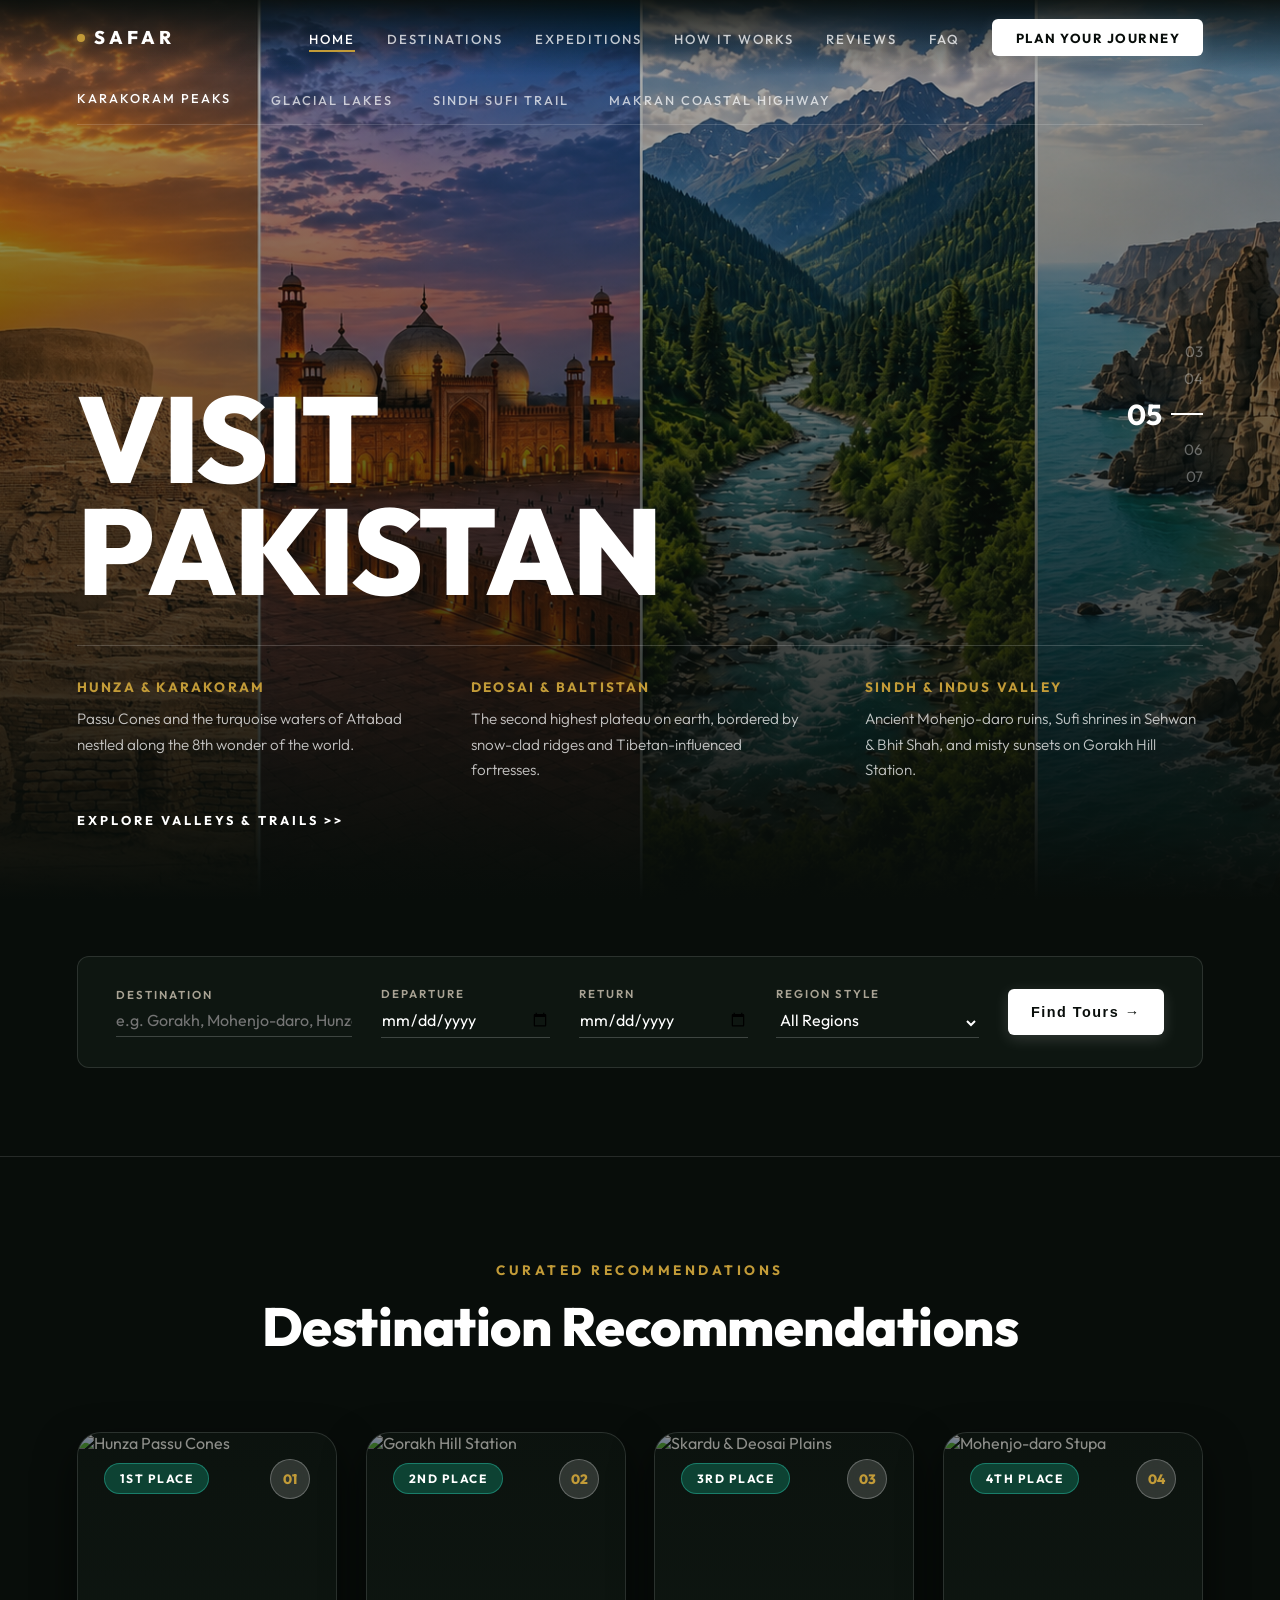
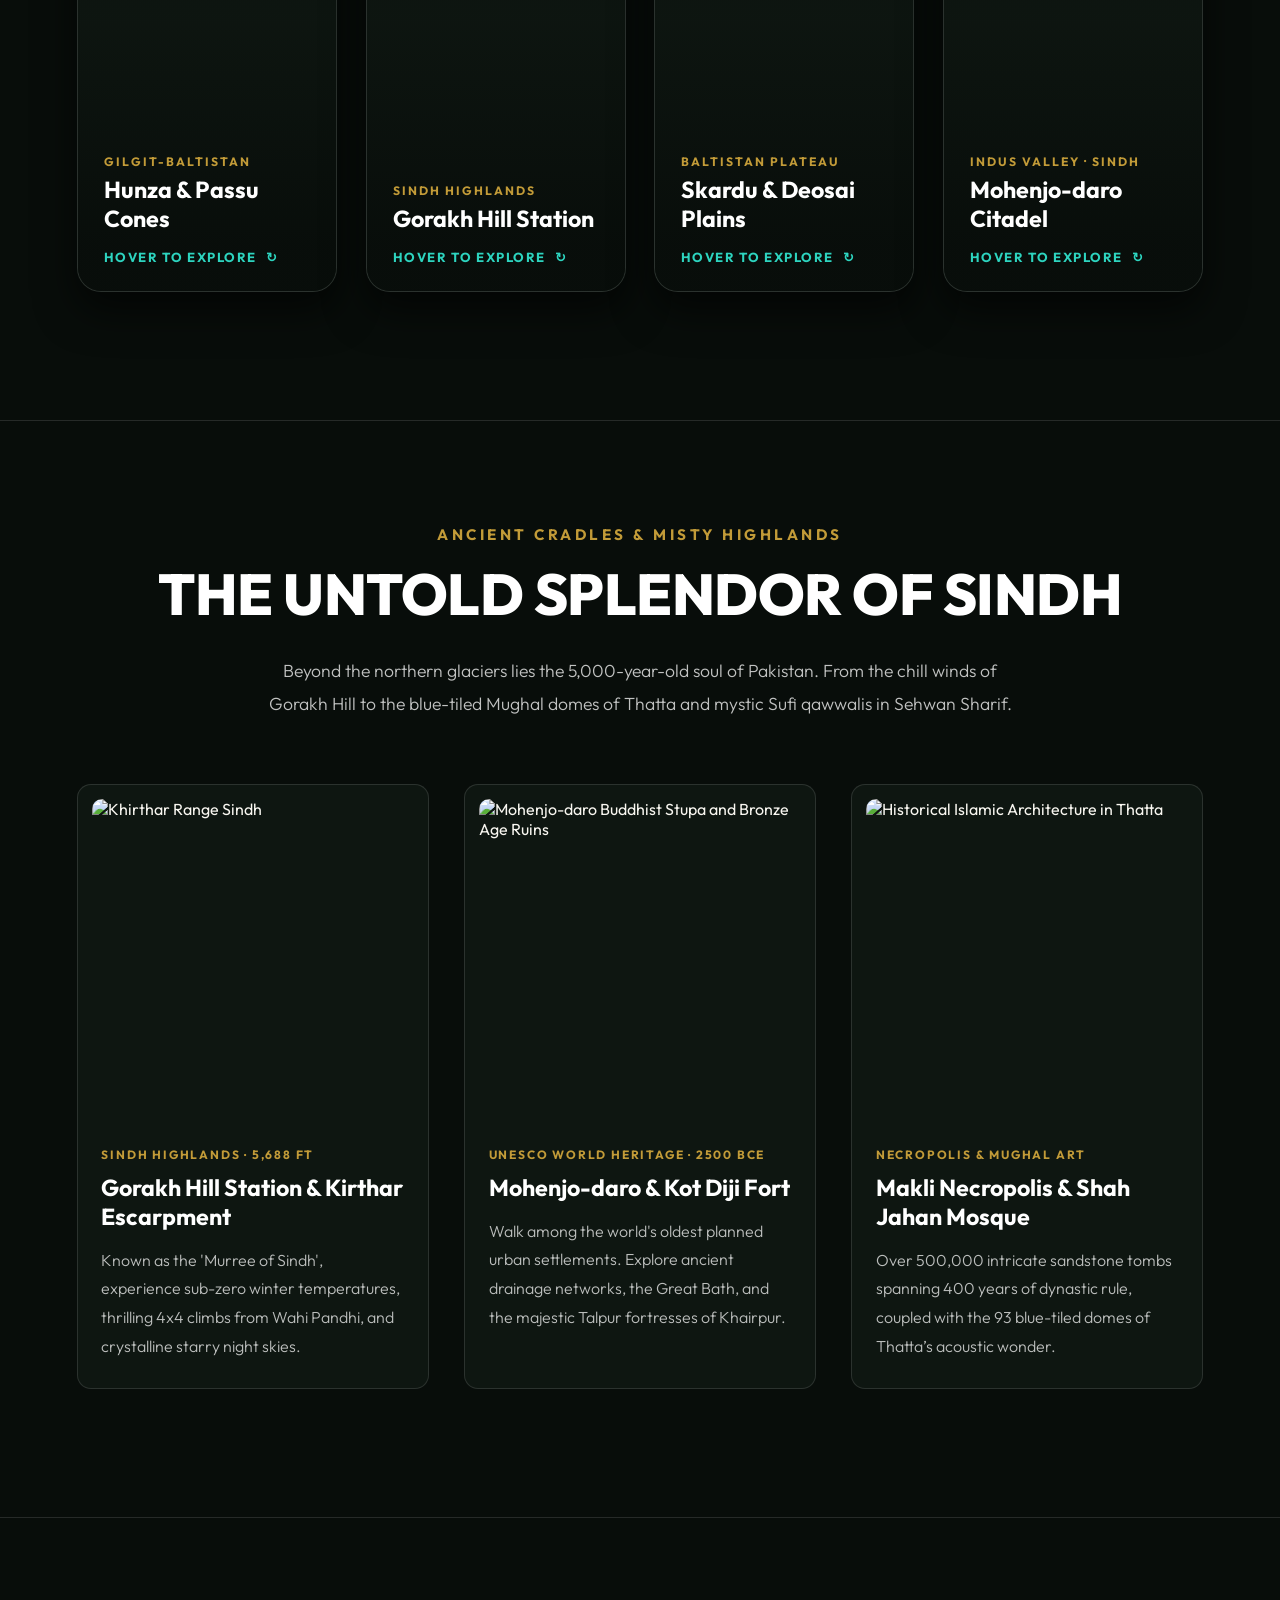
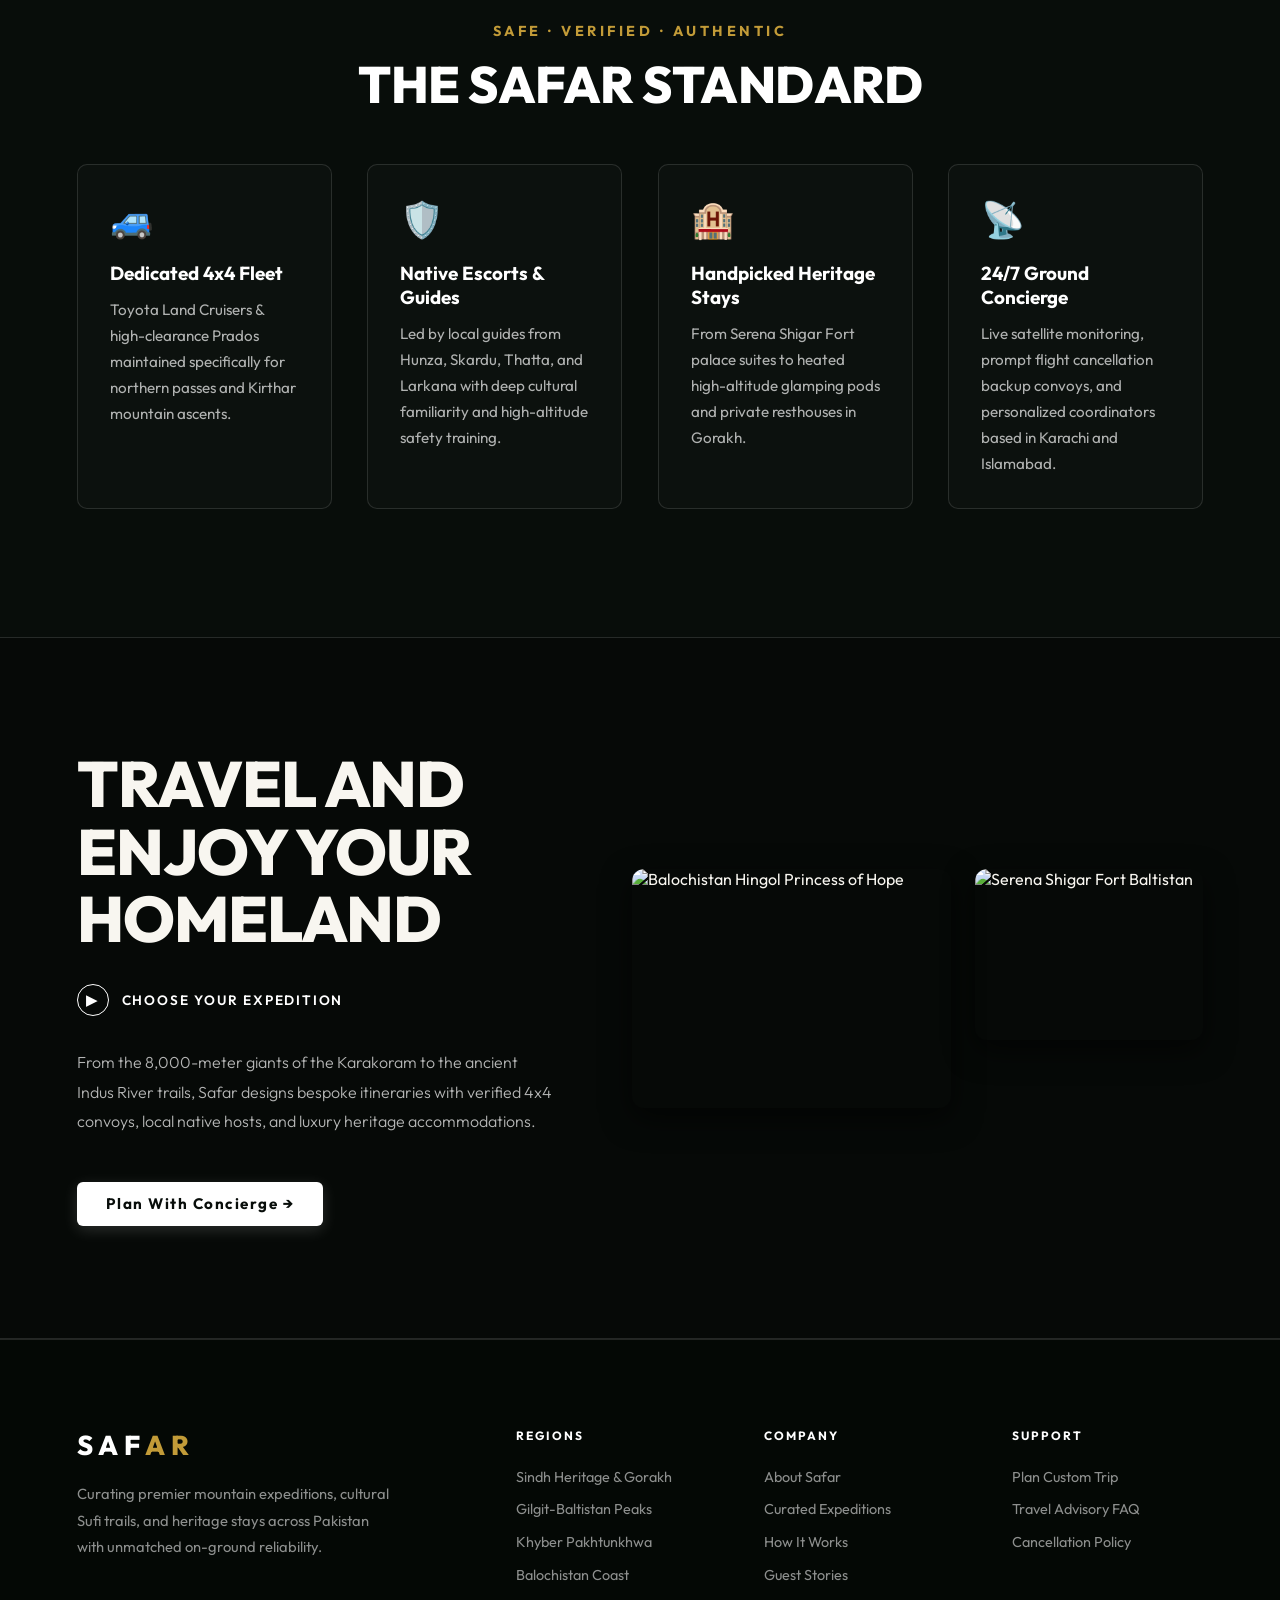
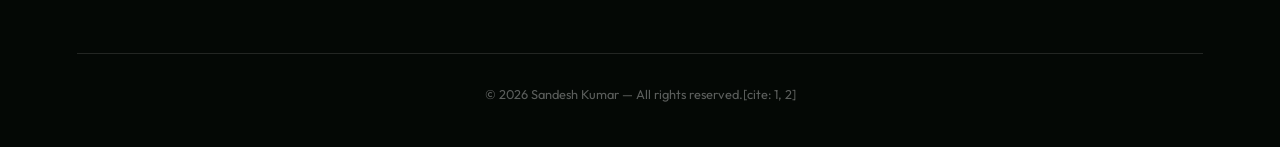
==== commit 013d89fc: "Refactor index.html by removing comments and adding content Updated the index.html file by removing " ====
--- a/index.html
+++ b/index.html
@@ -12,29 +12,99 @@
   <meta property="og:type" content="website" />
   <link rel="canonical" href="https://safar-travels.pk/" />
 
-  <!-- Google Fonts -->
+
   <link rel="preconnect" href="https://fonts.googleapis.com">
   <link rel="preconnect" href="https://fonts.gstatic.com" crossorigin>
   <link href="https://fonts.googleapis.com/css2?family=Cormorant+Garamond:ital,wght@0,300;0,600;0,700;1,300;1,600&family=Outfit:wght@300;400;500;600;700;800&display=swap" rel="stylesheet"/>
 
-  <!-- External Stylesheet -->
+
   <link rel="stylesheet" href="style.css" />
 </head>
 <body>
 
-  <!-- PRELOADER -->
   <div id="preloader">
+    <div class="preloader-backdrop-glow"></div>
     <div class="preloader-brand">SAF<span>AR</span></div>
-    <div class="loader-ring"></div>
-    <div class="loader-sub">Discover Pakistan — Valleys, Sufi Trails & Peaks</div>
+
+    <div class="vehicle-stage">
+      <div class="vehicle-chassis">
+        <svg class="vehicle-svg" viewBox="0 0 220 120" fill="none" xmlns="http://www.w3.org/2000/svg">
+          <!-- Roof Luggage Rack & Tent -->
+          <rect x="52" y="18" width="86" height="7" rx="3" fill="#c29b38" opacity="0.9"/>
+          <line x1="58" y1="25" x2="58" y2="30" stroke="#c29b38" stroke-width="3"/>
+          <line x1="90" y1="25" x2="90" y2="30" stroke="#c29b38" stroke-width="3"/>
+          <line x1="128" y1="25" x2="128" y2="30" stroke="#c29b38" stroke-width="3"/>
+          <!-- Overland Roof Box -->
+          <rect x="62" y="10" width="56" height="9" rx="3" fill="#2dd4bf" opacity="0.8"/>
+
+          <path d="M28 78 L32 46 C33 39 38 34 45 34 L132 34 C138 34 144 38 147 43 L172 63 C175 66 179 67 184 67 L192 68 C196 68 199 71 199 75 L199 82 C199 86 196 89 192 89 L180 89 C180 82 173 76 164 76 C155 76 148 82 148 89 L76 89 C76 82 69 76 60 76 C51 76 44 82 44 89 L32 89 C28 89 25 86 25 82 L25 80 Z" fill="#0f4c3a" stroke="#2dd4bf" stroke-width="2.5" stroke-linejoin="round"/>
+
+          <path d="M142 41 L167 60 L142 60 Z" fill="#080d0a" stroke="#2dd4bf" stroke-width="1.8"/>
+          
+          <rect x="94" y="41" width="40" height="19" rx="3" fill="#080d0a" stroke="#2dd4bf" stroke-width="1.8"/>
+  
+          <rect x="44" y="41" width="42" height="19" rx="3" fill="#080d0a" stroke="#2dd4bf" stroke-width="1.8"/>
+          <path d="M30 68 L194 68" stroke="#c29b38" stroke-width="3" stroke-linecap="round"/>
+
+         
+          <circle cx="197" cy="74" r="3.5" fill="#fef08a"/>
+          <polygon points="201,72 250,60 250,88 201,78" fill="url(#headlightCone)" opacity="0.35"/>
+
+        
+          <rect x="25" y="70" width="3.5" height="9" rx="1.5" fill="#f87171"/>
+
+      
+          <rect x="18" y="52" width="7" height="24" rx="3.5" fill="#1f2937" stroke="#374151" stroke-width="2"/>
+
+      
+          <path d="M46 89 A 15 15 0 0 1 74 89" fill="#040805"/>
+          <path d="M150 89 A 15 15 0 0 1 178 89" fill="#040805"/>
+
+          
+          <defs>
+            <linearGradient id="headlightCone" x1="0%" y1="50%" x2="100%" y2="50%">
+              <stop offset="0%" stop-color="#fef08a" stop-opacity="0.9"/>
+              <stop offset="100%" stop-color="#fef08a" stop-opacity="0"/>
+            </linearGradient>
+          </defs>
+        </svg>
+
+        <!-- Front Wheel (Rotating) -->
+        <div class="wheel-unit wheel-front">
+          <div class="wheel-tire">
+            <div class="wheel-rim">
+              <div class="wheel-spoke spoke-1"></div>
+              <div class="wheel-spoke spoke-2"></div>
+            </div>
+          </div>
+        </div>
+
+        <div class="wheel-unit wheel-rear">
+          <div class="wheel-tire">
+            <div class="wheel-rim">
+              <div class="wheel-spoke spoke-1"></div>
+              <div class="wheel-spoke spoke-2"></div>
+            </div>
+          </div>
+        </div>
+      </div>
+
+      <div class="vehicle-road">
+        <div class="road-line"></div>
+        <div class="dust-particle p1"></div>
+        <div class="dust-particle p2"></div>
+        <div class="dust-particle p3"></div>
+      </div>
+    </div>
+
+    <div class="loader-sub">Tracing 5,000 Years of Homeland Wonder · Karakoram to the Indus</div>
   </div>
 
-  <!-- ROUTE LOADER -->
+
   <div id="route-loader">
     <div class="route-spin"></div>
   </div>
 
-  <!-- GLOBAL NAV -->
   <nav id="main-nav">
     <a href="#home" class="nav-brand">
       <span class="nav-tag-dot"></span> SAFAR
@@ -52,7 +122,7 @@
 
   <main>
 
-    <!-- PAGE 1: HOME -->
+   
     <div id="page-home" class="page-view active-page">
       <section class="hero-cinematic">
         <div class="hero-cat-bar">
@@ -89,8 +159,7 @@
 
         <a href="#destinations" class="hero-swipe-cue">Explore Valleys & Trails &gt;&gt;</a>
       </section>
-
-      <!-- SEARCH FILTER BAR -->
+      
       <div class="search-strip">
         <div class="search-card-dark">
           <div class="sf-dark">
@@ -120,8 +189,6 @@
           </div>
         </div>
       </div>
-
-      <!-- RECOMMENDATIONS FLIP CARDS -->
       <section class="dest-rec-section">
         <div class="section-lead-center">
           <div class="sec-sub-kicker">Curated Recommendations</div>
@@ -129,7 +196,6 @@
         </div>
 
         <div class="rec-grid-4">
-          <!-- Card 1 -->
           <div class="flip-card-wrapper reveal-card">
             <div class="flip-card-inner">
               <div class="flip-card-front">
@@ -158,7 +224,7 @@
             </div>
           </div>
 
-          <!-- Card 2 -->
+          
           <div class="flip-card-wrapper reveal-card">
             <div class="flip-card-inner">
               <div class="flip-card-front">
@@ -187,7 +253,7 @@
             </div>
           </div>
 
-          <!-- Card 3 -->
+          
           <div class="flip-card-wrapper reveal-card">
             <div class="flip-card-inner">
               <div class="flip-card-front">
@@ -216,7 +282,7 @@
             </div>
           </div>
 
-          <!-- Card 4 -->
+          
           <div class="flip-card-wrapper reveal-card">
             <div class="flip-card-inner">
               <div class="flip-card-front">
@@ -247,7 +313,7 @@
         </div>
       </section>
 
-      <!-- SINDH HERITAGE SPOTLIGHT -->
+      
       <section class="sindh-spotlight">
         <div class="section-lead-center" style="margin-bottom:1.5rem;">
           <div class="sec-sub-kicker" style="color:var(--gold); font-size: 0.95rem;">ancient cradles & misty highlands</div>
@@ -293,7 +359,7 @@
         </div>
       </section>
 
-      <!-- WHY CHOOSE SAFAR STRIP -->
+      
       <section class="why-safar-strip">
         <div class="section-lead-center" style="margin-bottom:1.5rem;">
           <div class="sec-sub-kicker" style="font-size: 0.9rem;">safe · verified · authentic</div>
@@ -323,7 +389,7 @@
         </div>
       </section>
 
-      <!-- TRAVEL AND ENJOY STORY BANNER -->
+      
       <section class="feature-banner">
         <div>
           <h2>TRAVEL AND<br>ENJOY YOUR<br>HOMELAND</h2>
@@ -345,7 +411,7 @@
       </section>
     </div>
 
-    <!-- PAGE 2: DESTINATIONS -->
+    
     <div id="page-destinations" class="page-view">
       <div class="inner-header">
         <div style="font-size:.8rem;letter-spacing:3px;text-transform:uppercase;color:var(--gold);">Explore Regions</div>
@@ -362,7 +428,7 @@
 
         <div class="dest-gallery-grid" id="destGrid">
           
-          <!-- Flip Gallery Item 1 -->
+    
           <div class="flip-card-wrapper reveal-card" data-region="sindh">
             <div class="flip-card-inner">
               <div class="flip-card-front">
@@ -386,7 +452,7 @@
             </div>
           </div>
 
-          <!-- Flip Gallery Item 2 -->
+    
           <div class="flip-card-wrapper reveal-card" data-region="sindh">
             <div class="flip-card-inner">
               <div class="flip-card-front">
@@ -410,7 +476,7 @@
             </div>
           </div>
 
-          <!-- Flip Gallery Item 3 -->
+    
           <div class="flip-card-wrapper reveal-card" data-region="sindh">
             <div class="flip-card-inner">
               <div class="flip-card-front">
@@ -434,7 +500,7 @@
             </div>
           </div>
 
-          <!-- Flip Gallery Item 4 -->
+    
           <div class="flip-card-wrapper reveal-card" data-region="sindh">
             <div class="flip-card-inner">
               <div class="flip-card-front">
@@ -458,7 +524,7 @@
             </div>
           </div>
 
-          <!-- Flip Gallery Item 5 -->
+    
           <div class="flip-card-wrapper reveal-card" data-region="north">
             <div class="flip-card-inner">
               <div class="flip-card-front">
@@ -482,7 +548,7 @@
             </div>
           </div>
 
-          <!-- Flip Gallery Item 6 -->
+    
           <div class="flip-card-wrapper reveal-card" data-region="north">
             <div class="flip-card-inner">
               <div class="flip-card-front">
@@ -506,7 +572,7 @@
             </div>
           </div>
 
-          <!-- Flip Gallery Item 7 -->
+    
           <div class="flip-card-wrapper reveal-card" data-region="kp">
             <div class="flip-card-inner">
               <div class="flip-card-front">
@@ -530,7 +596,7 @@
             </div>
           </div>
 
-          <!-- Flip Gallery Item 8 -->
+    
           <div class="flip-card-wrapper reveal-card" data-region="coast">
             <div class="flip-card-inner">
               <div class="flip-card-front">
@@ -558,7 +624,7 @@
       </div>
     </div>
 
-    <!-- PAGE 3: EXPEDITIONS -->
+    
     <div id="page-expeditions" class="page-view">
       <div class="inner-header">
         <div style="font-size:.8rem;letter-spacing:3px;text-transform:uppercase;color:var(--gold);">Handcrafted Itineraries</div>
@@ -575,7 +641,7 @@
 
         <div class="tours-grid" id="toursGrid">
 
-          <!-- Expedition Card 1 -->
+    
           <div class="flip-card-wrapper tc-interactive reveal-card" data-category="sindh" data-target-tour="Gorakh Hill Stargazing (2 Days)">
             <div class="flip-card-inner">
               <div class="flip-card-front tc">
@@ -610,7 +676,7 @@
             </div>
           </div>
 
-          <!-- Expedition Card 2 -->
+    
           <div class="flip-card-wrapper tc-interactive reveal-card" data-category="sindh" data-target-tour="Sufi Trail: Thatta & Sehwan (3 Days)">
             <div class="flip-card-inner">
               <div class="flip-card-front tc">
@@ -644,8 +710,7 @@
               </div>
             </div>
           </div>
-
-          <!-- Expedition Card 3 -->
+          
           <div class="flip-card-wrapper tc-interactive reveal-card" data-category="sindh" data-target-tour="Mohenjo-daro & Sukkur (4 Days)">
             <div class="flip-card-inner">
               <div class="flip-card-front tc">
@@ -679,8 +744,7 @@
               </div>
             </div>
           </div>
-
-          <!-- Expedition Card 4 -->
+          
           <div class="flip-card-wrapper tc-interactive reveal-card" data-category="north" data-target-tour="Fairy Meadows Trek (6 Days)">
             <div class="flip-card-inner">
               <div class="flip-card-front tc">
@@ -714,8 +778,7 @@
               </div>
             </div>
           </div>
-
-          <!-- Expedition Card 5 -->
+          
           <div class="flip-card-wrapper tc-interactive reveal-card" data-category="luxury" data-target-tour="Serena Shigar & Khaplu Retreat (5 Days)">
             <div class="flip-card-inner">
               <div class="flip-card-front tc">
@@ -750,7 +813,6 @@
             </div>
           </div>
 
-          <!-- Expedition Card 6 -->
           <div class="flip-card-wrapper tc-interactive reveal-card" data-category="north" data-target-tour="Hunza Autumn Tour (7 Days)">
             <div class="flip-card-inner">
               <div class="flip-card-front tc">
@@ -789,7 +851,6 @@
       </div>
     </div>
 
-    <!-- PAGE 4: HOW IT WORKS -->
     <div id="page-how-it-works" class="page-view">
       <section class="dial-process-section">
         <div class="dial-process-stage">
@@ -859,8 +920,7 @@
         </div>
       </section>
     </div>
-
-    <!-- PAGE 5: REVIEWS -->
+    
     <div id="page-reviews" class="page-view">
       <div class="inner-header">
         <div style="font-size:.8rem;letter-spacing:3px;text-transform:uppercase;color:var(--gold);">Verified Expeditions</div>
@@ -976,7 +1036,7 @@
                 </div>
                 <div class="passport-footer">
                   <div class="passport-author-meta">
-                    <img class="passport-author-avatar" src="https://i.pravatar.cc/80?img=33" alt="Zainab Raza"/>
+                    <img class="passport-author-avatar" src="https://i.pravatar.cc/80?img=33" alt="Zainab Raza"[cite: 1]/>
                     <div>
                       <div class="author-details-name">Zainab Raza</div>
                       <div class="author-details-date">Base Camp Trek</div>
@@ -1054,8 +1114,7 @@
         </div>
       </section>
     </div>
-
-    <!-- PAGE 6: FAQ -->
+    
     <div id="page-faq" class="page-view">
       <section class="faq-showcase-section">
         <div class="faq-ambient-orb faq-orb-top"></div>
@@ -1135,7 +1194,6 @@
       </section>
     </div>
 
-    <!-- PAGE 7: PLAN YOUR JOURNEY (BOOKING TAB) -->
     <div id="page-plan" class="page-view">
       <section class="tix-plan-stage">
         <div class="tix-plan-grid">
@@ -1229,7 +1287,6 @@
 
   </main>
 
-  <!-- FOOTER -->
   <footer>
     <div class="ft-grid">
       <div>
@@ -1263,10 +1320,9 @@
         </ul>
       </div>
     </div>
-    <div class="ft-bottom">© 2026 Sandesh Kumar — All rights reserved.</div>
+    <div class="ft-bottom">© 2026 Sandesh Kumar — All rights reserved.[cite: 1, 2]</div>
   </footer>
-
-  <!-- External Script -->
+  
   <script src="script.js"></script>
 </body>
-</html>+</html>
--- a/style.css
+++ b/style.css
@@ -20,7 +20,9 @@
   --border-dark: rgba(255, 255, 255, 0.12);
   --card-bg: #0e1611;
   --ease: cubic-bezier(0.25, 1, 0.5, 1);
-  --spring-flip: cubic-bezier(0.34, 1.56, 0.64, 1);
+  --spring-hover: cubic-bezier(0.175, 0.885, 0.32, 1.275);
+
+  --lux-flip: cubic-bezier(0.23, 1, 0.32, 1);
 }
 
 html {
@@ -37,37 +39,169 @@
   min-height: 100vh;
 }
 
-/* =======================================================
-   PRELOADER & ROUTE OVERLAYS
-======================================================= */
+
 #preloader {
-  position: fixed; inset: 0; z-index: 9999;
-  background: #040805;
-  display: flex; flex-direction: column;
-  align-items: center; justify-content: center;
+  position: fixed;
+  inset: 0;
+  z-index: 9999;
+  background: radial-gradient(circle at center, #0c1812 0%, #040805 85%);
+  display: flex;
+  flex-direction: column;
+  align-items: center;
+  justify-content: center;
   transition: opacity 0.8s var(--ease), visibility 0.8s var(--ease);
 }
-#preloader.loaded { opacity: 0; visibility: hidden; pointer-events: none; }
+#preloader.loaded {
+  opacity: 0;
+  visibility: hidden;
+  pointer-events: none;
+}
+.preloader-backdrop-glow {
+  position: absolute;
+  width: 380px;
+  height: 380px;
+  background: radial-gradient(circle, rgba(45, 212, 191, 0.15) 0%, rgba(194, 155, 56, 0.08) 50%, transparent 70%);
+  filter: blur(50px);
+  pointer-events: none;
+  animation: pulseGlow 3s ease-in-out infinite;
+}
+
 .preloader-brand {
-  font-size: 2.6rem; font-weight: 800;
-  letter-spacing: 12px; color: #fff;
-  margin-bottom: 1.5rem; text-transform: uppercase;
-}
-.preloader-brand span { color: var(--gold); }
-.loader-ring {
-  width: 44px; height: 44px;
-  border: 2px solid rgba(255,255,255,0.1);
-  border-top: 2px solid var(--gold);
+  font-size: 2.6rem;
+  font-weight: 800;
+  letter-spacing: 12px;
+  color: #fff;
+  margin-bottom: 2rem;
+  text-transform: uppercase;
+  position: relative;
+  z-index: 2;
+  text-shadow: 0 0 25px rgba(255, 255, 255, 0.2);
+}
+.preloader-brand span {
+  color: var(--gold);
+}
+
+.vehicle-stage {
+  position: relative;
+  width: 240px;
+  height: 140px;
+  display: flex;
+  flex-direction: column;
+  align-items: center;
+  justify-content: center;
+  z-index: 2;
+}
+
+.vehicle-chassis {
+  position: relative;
+  width: 220px;
+  height: 110px;
+  animation: carSuspension 0.4s ease-in-out infinite alternate;
+}
+
+.vehicle-svg {
+  width: 100%;
+  height: 100%;
+  filter: drop-shadow(0 10px 15px rgba(0, 0, 0, 0.7));
+}
+
+.wheel-unit {
+  position: absolute;
+  bottom: 8px;
+  width: 32px;
+  height: 32px;
+  z-index: 4;
+}
+.wheel-rear { left: 45px; }
+.wheel-front { left: 149px; }
+.wheel-tire {
+  width: 100%;
+  height: 100%;
   border-radius: 50%;
-  animation: spin 0.8s linear infinite;
-}
+  background: #111827;
+  border: 4.5px dashed #4b5563;
+  display: flex;
+  align-items: center;
+  justify-content: center;
+  box-shadow: 0 0 8px rgba(0, 0, 0, 0.8), inset 0 0 4px #000;
+  animation: spinWheel 0.55s linear infinite;
+}
+.wheel-rim {
+  width: 13px;
+  height: 13px;
+  background: var(--gold);
+  border-radius: 50%;
+  position: relative;
+  box-shadow: 0 0 6px var(--gold-glow);
+}
+.wheel-spoke {
+  position: absolute;
+  background: #1f2937;
+}
+.spoke-1 { width: 100%; height: 2px; top: 5.5px; left: 0; }
+.spoke-2 { width: 2px; height: 100%; top: 0; left: 5.5px; }
+
+.vehicle-road {
+  position: relative;
+  width: 260px;
+  height: 4px;
+  margin-top: -6px;
+  overflow: visible;
+}
+.road-line {
+  width: 100%;
+  height: 2px;
+  background: repeating-linear-gradient(
+    90deg,
+    rgba(255, 255, 255, 0.1) 0,
+    rgba(255, 255, 255, 0.1) 14px,
+    transparent 14px,
+    transparent 28px
+  );
+  animation: roadStream 0.35s linear infinite;
+  box-shadow: 0 1px 3px rgba(45, 212, 191, 0.3);
+}
+
+.dust-particle {
+  position: absolute;
+  width: 7px;
+  height: 7px;
+  background: rgba(255, 255, 255, 0.18);
+  border-radius: 50%;
+  bottom: 4px;
+  opacity: 0;
+}
+.dust-particle.p1 { left: 36px; animation: puffDust 0.75s ease-out infinite; }
+.dust-particle.p2 { left: 28px; animation: puffDust 0.75s ease-out 0.25s infinite; }
+.dust-particle.p3 { left: 20px; animation: puffDust 0.75s ease-out 0.5s infinite; }
+
+@keyframes carSuspension {
+  0% { transform: translateY(0px) rotate(0deg); }
+  50% { transform: translateY(-1.8px) rotate(-0.4deg); }
+  100% { transform: translateY(1.2px) rotate(0.4deg); }
+}
+@keyframes spinWheel {
+  100% { transform: rotate(360deg); }
+}
+@keyframes roadStream {
+  0% { transform: translateX(0); }
+  100% { transform: translateX(-28px); }
+}
+@keyframes puffDust {
+  0% { transform: translate(0, 0) scale(0.6); opacity: 0.7; }
+  100% { transform: translate(-38px, -12px) scale(1.6); opacity: 0; }
+}
+
 .loader-sub {
-  color: var(--stone); font-size: .65rem;
-  letter-spacing: 4px; text-transform: uppercase;
-  margin-top: 1.5rem;
-}
-
-@keyframes spin { 100% { transform: rotate(360deg); } }
+  color: var(--stone);
+  font-size: 0.72rem;
+  letter-spacing: 3.5px;
+  text-transform: uppercase;
+  margin-top: 1.8rem;
+  font-weight: 500;
+  position: relative;
+  z-index: 2;
+}
 
 #route-loader {
   position: fixed; inset: 0; z-index: 1500;
@@ -83,52 +217,71 @@
   border: 2px solid rgba(255,255,255,0.2);
   border-top-color: var(--gold);
   border-radius: 50%;
-  animation: spin 0.7s linear infinite;
-}
-
-/* =======================================================
-   GLOBAL NAV
-======================================================= */
+  animation: spinWheel 0.7s linear infinite;
+}
+
+
 nav {
   position: fixed; top: 0; left: 0; right: 0; z-index: 300;
   display: flex; align-items: center; justify-content: space-between;
   padding: 1.2rem 6%;
   background: linear-gradient(180deg, rgba(8,13,10,0.92) 0%, rgba(8,13,10,0) 100%);
-  transition: background 0.3s var(--ease);
+  transition: background 0.35s var(--ease), padding 0.3s var(--ease), box-shadow 0.3s var(--ease);
 }
 .nav-scrolled {
   background: rgba(8, 13, 10, 0.95);
   backdrop-filter: blur(16px);
   border-bottom: 1px solid var(--border-dark);
+  padding: 0.9rem 6%;
+  box-shadow: 0 10px 30px rgba(0, 0, 0, 0.5);
 }
 .nav-brand {
   display: flex; align-items: center; gap: 0.6rem;
   font-size: 1.15rem; font-weight: 800; letter-spacing: 4px;
   text-transform: uppercase; color: #fff; text-decoration: none;
-}
-.nav-tag-dot { width: 8px; height: 8px; border-radius: 50%; background: var(--gold); }
+  transition: transform 0.3s var(--spring-hover);
+}
+.nav-brand:hover { transform: scale(1.04); }
+.nav-tag-dot {
+  width: 8px; height: 8px; border-radius: 50%; background: var(--gold);
+  box-shadow: 0 0 10px var(--gold);
+  transition: transform 0.3s ease;
+}
+.nav-brand:hover .nav-tag-dot { transform: scale(1.4); }
 nav ul { list-style: none; display: flex; gap: 2rem; align-items: center; }
 nav ul a {
   text-decoration: none; font-size: 0.82rem; font-weight: 500;
   letter-spacing: 2px; text-transform: uppercase; color: rgba(255,255,255,0.75);
-  transition: color .2s var(--ease);
-  position: relative;
-}
-nav ul a:hover, nav ul a.active { color: #fff; }
-nav ul a.active::after {
-  content: ''; position: absolute; bottom: -4px; left: 0; width: 100%;
+  transition: color 0.25s var(--ease), transform 0.25s var(--ease);
+  position: relative;
+  display: inline-block;
+}
+nav ul a::after {
+  content: ''; position: absolute; bottom: -5px; left: 0; width: 0;
   height: 2px; background: var(--gold);
-}
+  transition: width 0.3s cubic-bezier(0.25, 0.8, 0.25, 1);
+}
+nav ul a:hover {
+  color: #fff;
+  transform: translateY(-2px);
+}
+nav ul a:hover::after, nav ul a.active::after { width: 100%; }
+nav ul a.active { color: #fff; }
+
 .nav-cta {
   background: #fff !important; color: var(--ink) !important;
-  padding: .6rem 1.4rem; border-radius: 4px; font-weight: 600 !important;
+  padding: .65rem 1.45rem; border-radius: 6px; font-weight: 700 !important;
   font-size: 0.82rem; letter-spacing: 1.5px;
-  transition: opacity .2s !important;
+  transition: all 0.3s var(--spring-hover) !important;
   text-decoration: none;
-}
-.nav-cta:hover { opacity: 0.9; }
-
-/* VIEW CONTROLLER */
+  box-shadow: 0 4px 15px rgba(255, 255, 255, 0.15);
+}
+.nav-cta:hover {
+  transform: translateY(-3px) scale(1.03);
+  box-shadow: 0 10px 25px rgba(255, 255, 255, 0.3);
+  background: var(--gold) !important;
+}
+
 main { flex: 1; position: relative; }
 .page-view {
   display: none; opacity: 0;
@@ -137,7 +290,7 @@
 }
 .page-view.active-page { display: block; opacity: 1; transform: translateY(0); }
 
-/* HERO BANNER */
+
 .hero-cinematic {
   position: relative;
   height: 100vh;
@@ -158,9 +311,14 @@
 .hero-cat-bar a {
   color: rgba(255,255,255,0.7); text-decoration: none;
   font-size: 0.8rem; letter-spacing: 2px; text-transform: uppercase;
-  font-weight: 500; transition: color 0.2s;
-}
-.hero-cat-bar a.active, .hero-cat-bar a:hover { color: #fff; }
+  font-weight: 500; transition: all 0.25s ease;
+  position: relative;
+}
+.hero-cat-bar a:hover, .hero-cat-bar a.active {
+  color: #fff;
+  transform: translateY(-2px);
+  text-shadow: 0 0 10px rgba(255, 255, 255, 0.4);
+}
 
 .hero-main-title {
   font-size: clamp(4.2rem, 9.5vw, 10rem);
@@ -183,10 +341,16 @@
   gap: 3.5rem; border-top: 1px solid rgba(255,255,255,0.18);
   padding-top: 2rem; max-width: 1200px;
 }
+.hero-info-card {
+  transition: transform 0.3s var(--ease);
+}
+.hero-info-card:hover { transform: translateY(-4px); }
 .hero-info-card h4 {
   font-size: 0.85rem; letter-spacing: 2.2px; text-transform: uppercase;
   color: var(--gold); margin-bottom: .6rem; font-weight: 700;
-}
+  transition: color 0.3s ease;
+}
+.hero-info-card:hover h4 { color: var(--emerald-light); }
 .hero-info-card p {
   font-size: 0.95rem; color: rgba(255,255,255,0.75);
   line-height: 1.7; font-weight: 300;
@@ -194,168 +358,283 @@
 .hero-swipe-cue {
   margin-top: 1.8rem; font-size: 0.8rem; font-weight: 700;
   letter-spacing: 3px; text-transform: uppercase; color: #fff;
-  display: flex; align-items: center; gap: .6rem; text-decoration: none;
-}
-
-/* SEARCH STRIP */
+  display: inline-flex; align-items: center; gap: .6rem; text-decoration: none;
+  transition: transform 0.3s var(--spring-hover), color 0.25s ease;
+}
+.hero-swipe-cue:hover {
+  transform: translateX(8px);
+  color: var(--gold);
+}
+
 .search-strip {
   background: #080d0a; padding: 3.5rem 6% 5.5rem;
   border-bottom: 1px solid var(--border-dark);
 }
 .search-card-dark {
   background: #0e1611; border: 1px solid var(--border-dark);
-  border-radius: 8px; padding: 1.8rem 2.4rem;
+  border-radius: 12px; padding: 1.8rem 2.4rem;
   display: grid; grid-template-columns: 1.4fr 1fr 1fr 1.2fr auto;
   gap: 1.8rem; align-items: center; max-width: 1340px; margin: 0 auto;
+  transition: border-color 0.3s ease, box-shadow 0.3s ease;
+}
+.search-card-dark:hover {
+  border-color: rgba(194, 155, 56, 0.4);
+  box-shadow: 0 15px 35px rgba(0,0,0,0.6), 0 0 20px rgba(15, 76, 58, 0.25);
 }
 .sf-dark label {
   display: block; font-size: 0.72rem; font-weight: 600;
   letter-spacing: 2px; text-transform: uppercase; color: var(--stone);
   margin-bottom: 0.5rem;
-}
+  transition: color 0.2s ease;
+}
+.sf-dark:hover label { color: var(--gold); }
 .sf-dark input, .sf-dark select {
   width: 100%; border: none; background: transparent;
   font-family: 'Outfit', sans-serif; font-size: 1rem; color: #fff;
   outline: none; border-bottom: 1.5px solid rgba(255,255,255,0.2);
-  padding-bottom: 0.4rem; transition: border-color 0.2s;
+  padding-bottom: 0.4rem; transition: border-color 0.3s, transform 0.2s;
 }
 .sf-dark select option { background: #0e1611; color: #fff; }
 .sf-dark input:focus, .sf-dark select:focus { border-bottom-color: var(--gold); }
 
-/* =======================================================
-   3D CUTE FLIP CARD ENGINE (DESTINATIONS & EXPEDITIONS)
-======================================================= */
 .flip-card-wrapper {
-  perspective: 1200px;
+  perspective: 1600px;
+  -webkit-perspective: 1600px;
   background-color: transparent;
-  height: 440px;
-  border-radius: 22px;
-}
+  height: 460px;
+  border-radius: 24px;
+  cursor: pointer;
+  position: relative;
+  transition: transform 0.6s var(--lux-flip);
+}
+
+.flip-card-wrapper:hover {
+  transform: translateY(-10px);
+}
+
 .flip-card-inner {
   position: relative;
   width: 100%;
   height: 100%;
   text-align: left;
-  transition: transform 0.85s var(--spring-flip);
+  transition: transform 1.2s var(--lux-flip);
   transform-style: preserve-3d;
-  border-radius: 22px;
-}
+  -webkit-transform-style: preserve-3d;
+  border-radius: 24px;
+  will-change: transform;
+}
+
+
 .flip-card-wrapper:hover .flip-card-inner {
   transform: rotateY(180deg);
-}
-
-.flip-card-front, .flip-card-back {
+  -webkit-transform: rotateY(180deg);
+}
+
+.flip-card-front,
+.flip-card-back {
   position: absolute;
   inset: 0;
   width: 100%;
   height: 100%;
-  -webkit-backface-visibility: hidden;
-  backface-visibility: hidden;
-  border-radius: 22px;
+  -webkit-backface-visibility: hidden !important;
+  backface-visibility: hidden !important;
+  border-radius: 24px;
   overflow: hidden;
-}
-
-/* Front Face */
+  transform-style: preserve-3d;
+  -webkit-transform-style: preserve-3d;
+}
+
+
 .flip-card-front {
+  z-index: 2;
+  transform: rotateY(0deg);
+  -webkit-transform: rotateY(0deg);
   display: flex;
   flex-direction: column;
   justify-content: space-between;
-  padding: 1.4rem;
+  padding: 1.6rem;
   border: 1px solid rgba(255, 255, 255, 0.12);
   box-shadow: 0 18px 40px rgba(0, 0, 0, 0.6);
-  z-index: 2;
-  transform: rotateY(0deg);
-}
+  background: var(--card-bg);
+  transition: border-color 0.8s ease, box-shadow 0.8s ease;
+}
+
+.flip-card-wrapper:hover .flip-card-front {
+  border-color: rgba(194, 155, 56, 0.5);
+  box-shadow: 0 25px 60px rgba(0, 0, 0, 0.9), 0 0 30px rgba(15, 76, 58, 0.35);
+}
+
 .rec-bg-img {
   position: absolute; inset: 0; width: 100%; height: 100%;
   object-fit: cover; object-position: center; z-index: 1;
   filter: brightness(0.9);
-}
+  transition: transform 1.4s var(--lux-flip), filter 0.8s ease;
+}
+
+.flip-card-wrapper:hover .rec-bg-img {
+  transform: scale(1.09);
+  filter: brightness(0.98);
+}
+
 .rec-card-overlay, .dest-gallery-overlay {
   position: absolute; inset: 0; z-index: 2;
   background: linear-gradient(180deg, rgba(8, 13, 10, 0.4) 0%, rgba(8, 13, 10, 0.1) 40%, rgba(8, 13, 10, 0.95) 90%);
   pointer-events: none;
 }
-.rec-top-row { position: relative; z-index: 3; display: flex; justify-content: space-between; align-items: center; }
+
+.rec-top-row {
+  position: relative;
+  z-index: 3;
+  display: flex;
+  justify-content: space-between;
+  align-items: center;
+  transform: translateZ(30px);
+  -webkit-transform: translateZ(30px);
+}
+
 .rec-pill-rank {
-  background: rgba(15, 76, 58, 0.75); backdrop-filter: blur(12px);
-  border: 1px solid rgba(45, 212, 191, 0.35); color: #fff;
+  background: rgba(15, 76, 58, 0.85); backdrop-filter: blur(12px);
+  border: 1px solid rgba(45, 212, 191, 0.4); color: #fff;
   font-size: 0.75rem; font-weight: 700; letter-spacing: 1.5px;
-  text-transform: uppercase; padding: 0.45rem 0.9rem; border-radius: 30px;
-}
+  text-transform: uppercase; padding: 0.45rem 0.95rem; border-radius: 30px;
+  transition: transform 0.4s var(--spring-hover), box-shadow 0.4s;
+}
+
+.flip-card-wrapper:hover .rec-pill-rank {
+  transform: scale(1.08);
+  box-shadow: 0 0 15px var(--emerald-glow);
+}
+
 .rec-num-chip {
   background: rgba(255, 255, 255, 0.15); backdrop-filter: blur(12px);
   border: 1px solid rgba(255, 255, 255, 0.25); color: var(--gold);
-  font-size: 0.82rem; font-weight: 800; width: 38px; height: 38px;
+  font-size: 0.85rem; font-weight: 800; width: 40px; height: 40px;
   border-radius: 50%; display: flex; align-items: center; justify-content: center;
-}
-.rec-bottom-content, .dest-gallery-info { position: relative; z-index: 3; display: flex; flex-direction: column; gap: 0.4rem; }
+  transition: transform 0.7s var(--spring-hover), color 0.4s;
+}
+
+.flip-card-wrapper:hover .rec-num-chip {
+  transform: rotate(360deg) scale(1.15);
+  color: #fff;
+  border-color: var(--gold);
+}
+
+.rec-bottom-content, .dest-gallery-info {
+  position: relative;
+  z-index: 3;
+  display: flex;
+  flex-direction: column;
+  gap: 0.4rem;
+  transform: translateZ(35px);
+  -webkit-transform: translateZ(35px);
+}
+
 .rec-region-sub, .dest-gallery-rank {
   font-size: 0.76rem; color: var(--gold); font-weight: 700;
   letter-spacing: 2px; text-transform: uppercase; display: flex; align-items: center; gap: 0.4rem;
 }
-.rec-main-title, .dest-gallery-title { font-size: 1.45rem; font-weight: 700; color: #fff; line-height: 1.25; }
+
+.rec-main-title, .dest-gallery-title {
+  font-size: 1.45rem; font-weight: 700; color: #fff; line-height: 1.25;
+}
+
 .rec-hover-btn {
-  display: inline-flex; align-items: center; gap: 0.5rem;
-  font-size: 0.8rem; font-weight: 700; color: var(--emerald-light);
-  letter-spacing: 1.5px; text-transform: uppercase; margin-top: 0.5rem;
-}
-
-/* Cute Back Face */
+  display: inline-flex; align-items: center; gap: 0.6rem;
+  font-size: 0.82rem; font-weight: 700; color: var(--emerald-light);
+  letter-spacing: 1.5px; text-transform: uppercase; margin-top: 0.6rem;
+  transition: color 0.3s, transform 0.3s var(--spring-hover);
+}
+
+.flip-card-wrapper:hover .rec-hover-btn {
+  color: var(--gold);
+  transform: translateX(6px);
+}
+
+
 .flip-card-back {
-  background: radial-gradient(circle at 75% 25%, #183327 0%, #0d1712 65%, #070e0a 100%);
-  border: 1.5px solid rgba(194, 155, 56, 0.4);
-  box-shadow: 0 20px 45px rgba(0,0,0,0.85), inset 0 0 25px rgba(15,76,58,0.3);
+  z-index: 1;
+  transform: rotateY(180deg);
+  -webkit-transform: rotateY(180deg);
+  background: radial-gradient(circle at 75% 20%, #163628 0%, #0d1a13 55%, #060e09 100%);
+  border: 1.5px solid rgba(194, 155, 56, 0.45);
+  box-shadow: 0 25px 60px rgba(0,0,0,0.9), inset 0 0 35px rgba(15,76,58,0.35);
   padding: 2.2rem 1.8rem;
-  transform: rotateY(180deg);
   display: flex;
   flex-direction: column;
   justify-content: center;
   align-items: flex-start;
-  z-index: 1;
-}
+  transition: border-color 0.6s ease;
+}
+
+.flip-card-wrapper:hover .flip-card-back {
+  border-color: var(--gold);
+}
+
 .badge-flip {
-  display: inline-block;
+  display: inline-flex;
+  align-items: center;
+  gap: 0.4rem;
   background: rgba(194, 155, 56, 0.2);
   color: var(--gold-light);
-  font-size: 0.7rem; font-weight: 700;
+  font-size: 0.72rem; font-weight: 700;
   text-transform: uppercase; letter-spacing: 2px;
-  padding: 0.35rem 0.8rem; border-radius: 20px;
-  margin-bottom: 0.9rem; border: 1px solid rgba(194, 155, 56, 0.4);
-}
+  padding: 0.4rem 0.9rem; border-radius: 20px;
+  margin-bottom: 1rem; border: 1px solid rgba(194, 155, 56, 0.4);
+  transform: translateZ(25px);
+  -webkit-transform: translateZ(25px);
+}
+
 .flip-card-back h4 {
-  font-size: 1.45rem; font-weight: 700; color: #fff; margin-bottom: 0.8rem; line-height: 1.2;
-}
+  font-size: 1.55rem; font-weight: 700; color: #fff; margin-bottom: 0.8rem; line-height: 1.2;
+  transform: translateZ(30px);
+  -webkit-transform: translateZ(30px);
+}
+
 .flip-card-back p {
-  font-size: 0.9rem; color: rgba(255, 255, 255, 0.76); line-height: 1.65;
-  font-weight: 300; margin-bottom: 1.2rem;
-}
+  font-size: 0.92rem; color: rgba(255, 255, 255, 0.8); line-height: 1.7;
+  font-weight: 300; margin-bottom: 1.3rem;
+  transform: translateZ(25px);
+  -webkit-transform: translateZ(25px);
+}
+
 .flip-stats {
   display: grid; grid-template-columns: 1fr 1fr; gap: 0.8rem; width: 100%;
-  background: rgba(255,255,255,0.03); border: 1px solid rgba(255,255,255,0.08);
-  border-radius: 12px; padding: 0.8rem; margin-bottom: 1.4rem;
-}
+  background: rgba(255,255,255,0.04); border: 1px solid rgba(255,255,255,0.08);
+  border-radius: 14px; padding: 0.85rem; margin-bottom: 1.4rem;
+  transform: translateZ(30px);
+  -webkit-transform: translateZ(30px);
+}
+
 .flip-stats div span {
   display: block; font-size: 0.68rem; text-transform: uppercase;
   color: var(--stone); letter-spacing: 1px;
 }
+
 .flip-stats div strong {
-  display: block; font-size: 0.88rem; color: #fff; font-weight: 700; margin-top: 3px;
-}
+  display: block; font-size: 0.95rem; color: #fff; font-weight: 700; margin-top: 3px;
+}
+
 .flip-action-btn {
-  background: var(--gold); color: #080d0a; text-decoration: none;
-  font-size: 0.82rem; font-weight: 700; letter-spacing: 1px;
-  text-transform: uppercase; padding: 0.75rem 1.4rem; border-radius: 8px;
-  border: none; cursor: pointer; transition: transform 0.2s, background 0.2s;
+  background: linear-gradient(135deg, var(--gold), #d4af37);
+  color: #080d0a; text-decoration: none;
+  font-size: 0.82rem; font-weight: 700; letter-spacing: 1.2px;
+  text-transform: uppercase; padding: 0.85rem 1.4rem; border-radius: 10px;
+  border: none; cursor: pointer;
+  transition: transform 0.3s var(--spring-hover), box-shadow 0.3s ease;
   align-self: stretch; text-align: center;
-}
+  transform: translateZ(35px);
+  -webkit-transform: translateZ(35px);
+  box-shadow: 0 4px 15px rgba(194, 155, 56, 0.3);
+}
+
 .flip-action-btn:hover {
-  background: var(--gold-light); transform: translateY(-2px);
-}
-
-/* =======================================================
-   EXPEDITIONS GRID & FLIP STYLING
-======================================================= */
+  background: linear-gradient(135deg, var(--gold-light), #ffd466);
+  transform: translateZ(40px) translateY(-3px) scale(1.02);
+  -webkit-transform: translateZ(40px) translateY(-3px) scale(1.02);
+  box-shadow: 0 10px 25px var(--gold-glow);
+}
+
+
 .dest-rec-section, .sindh-spotlight, .why-safar-strip {
   background: #080d0a; padding: 6.5rem 6% 8rem; border-bottom: 1px solid var(--border-dark);
 }
@@ -368,19 +647,36 @@
   display: grid; grid-template-columns: repeat(3, 1fr);
   gap: 2rem; max-width: 1240px; margin: 0 auto;
 }
+
 .tc-interactive {
-  height: 480px;
+  height: 500px;
   cursor: pointer;
 }
-.tc {
-  background: var(--card-bg); border: 1px solid var(--border-dark);
-  border-radius: 22px; padding: 14px; display: flex; flex-direction: column;
-}
+
+
+.tc-interactive .flip-card-front.tc {
+  border-radius: 24px;
+  padding: 14px;
+  display: flex;
+  flex-direction: column;
+  background: var(--card-bg);
+  border: 1px solid var(--border-dark);
+  position: absolute;
+  inset: 0;
+}
+
 .tc-media {
-  width: 100%; aspect-ratio: 16 / 10; border-radius: 14px;
+  width: 100%; aspect-ratio: 16 / 10; border-radius: 16px;
   overflow: hidden; position: relative; background: #050806;
 }
-.tc-media img { width: 100%; height: 100%; object-fit: cover; display: block; }
+.tc-media img {
+  width: 100%; height: 100%; object-fit: cover; display: block;
+  transition: transform 1.2s var(--lux-flip);
+}
+.tc-interactive:hover .tc-media img {
+  transform: scale(1.08);
+}
+
 .tc-body { padding: 1rem 0.5rem 0.2rem; flex: 1; display: flex; flex-direction: column; }
 .tc-tag {
   font-size: 0.68rem; font-weight: 700; letter-spacing: 1.5px;
@@ -413,46 +709,74 @@
 .tc-click-cue {
   font-size: 0.8rem; font-weight: 700; color: var(--emerald-light);
   letter-spacing: 1px; text-transform: uppercase;
-}
-
-/* Expeditions Back Face */
+  transition: transform 0.3s, color 0.3s;
+}
+.tc-interactive:hover .tc-click-cue {
+  color: var(--gold);
+  transform: translateX(5px);
+}
+
+
 .tc-back {
-  padding: 2rem 1.6rem;
+  padding: 2.2rem 1.8rem;
 }
 .flip-perks {
-  list-style: none; display: flex; flex-direction: column; gap: 0.6rem;
-  font-size: 0.85rem; color: rgba(255, 255, 255, 0.8); margin-bottom: 1.5rem;
-}
-.flip-perks li { display: flex; align-items: center; gap: 0.5rem; }
-
-/* HIGHLIGHT GLOW ON FORM REDIRECT */
+  list-style: none; display: flex; flex-direction: column; gap: 0.7rem;
+  font-size: 0.88rem; color: rgba(255, 255, 255, 0.85); margin-bottom: 1.6rem;
+  transform: translateZ(25px);
+  -webkit-transform: translateZ(25px);
+}
+.flip-perks li { display: flex; align-items: center; gap: 0.6rem; }
+
+
 .pulse-highlight {
   animation: pulseCard 1.6s ease-in-out;
 }
 @keyframes pulseCard {
   0% { transform: scale(1); box-shadow: 0 0 0 rgba(194, 155, 56, 0); }
-  50% { transform: scale(1.02); box-shadow: 0 0 40px var(--gold-glow); }
+  50% { transform: scale(1.02); box-shadow: 0 0 45px var(--gold-glow); }
   100% { transform: scale(1); box-shadow: 0 30px 60px -12px rgba(0,0,0,0.85); }
 }
 
-/* =======================================================
-   SINDH, WHY US & STORY BANNER
-======================================================= */
+
 .sindh-grid { display: grid; grid-template-columns: repeat(3, 1fr); gap: 2.2rem; margin-top: 4rem; max-width: 1440px; margin-inline: auto; }
 .sindh-box {
   background: var(--card-bg); border: 1px solid var(--border-dark);
-  border-radius: 12px; padding: 14px; overflow: hidden; display: flex; flex-direction: column;
-}
-.sindh-media { width: 100%; aspect-ratio: 1 / 1; border-radius: 8px; overflow: hidden; position: relative; }
-.sindh-media img { width: 100%; height: 100%; object-fit: cover; display: block; }
+  border-radius: 14px; padding: 14px; overflow: hidden; display: flex; flex-direction: column;
+  transition: transform 0.4s var(--spring-hover), border-color 0.35s ease, box-shadow 0.4s ease;
+}
+.sindh-box:hover {
+  transform: translateY(-8px);
+  border-color: rgba(194, 155, 56, 0.45);
+  box-shadow: 0 20px 40px rgba(0, 0, 0, 0.7);
+}
+.sindh-media { width: 100%; aspect-ratio: 1 / 1; border-radius: 10px; overflow: hidden; position: relative; }
+.sindh-media img {
+  width: 100%; height: 100%; object-fit: cover; display: block;
+  transition: transform 0.7s var(--lux-flip);
+}
+.sindh-box:hover .sindh-media img { transform: scale(1.08); }
 .sindh-body { padding: 1.6rem 0.6rem 0.8rem; flex: 1; display: flex; flex-direction: column; }
 .sindh-tag { font-size: 0.75rem; font-weight: 700; letter-spacing: 1.8px; text-transform: uppercase; color: var(--gold); margin-bottom: 0.7rem; }
 .sindh-body h3 { font-size: 1.45rem; font-weight: 700; margin-bottom: 0.9rem; color: #fff; }
 .sindh-body p { font-size: 1rem; color: rgba(255,255,255,0.72); line-height: 1.8; font-weight: 300; }
 
 .why-grid { display: grid; grid-template-columns: repeat(4, 1fr); gap: 2.2rem; margin-top: 3rem; max-width: 1440px; margin-inline: auto; }
-.why-item { padding: 2rem; background: rgba(255,255,255,0.02); border: 1px solid var(--border-dark); border-radius: 6px; }
-.why-icon { font-size: 2.2rem; color: var(--gold); margin-bottom: 1.2rem; }
+.why-item {
+  padding: 2rem; background: rgba(255,255,255,0.02); border: 1px solid var(--border-dark); border-radius: 10px;
+  transition: all 0.4s var(--spring-hover);
+}
+.why-item:hover {
+  transform: translateY(-6px);
+  background: rgba(255,255,255,0.04);
+  border-color: var(--teal);
+  box-shadow: 0 15px 35px rgba(0,0,0,0.6);
+}
+.why-icon {
+  font-size: 2.2rem; color: var(--gold); margin-bottom: 1.2rem;
+  display: inline-block; transition: transform 0.3s var(--spring-hover);
+}
+.why-item:hover .why-icon { transform: scale(1.2) rotate(6deg); }
 .why-item h4 { font-size: 1.18rem; font-weight: 700; margin-bottom: 0.8rem; color: #fff; }
 .why-item p { font-size: 0.95rem; color: rgba(255,255,255,0.68); line-height: 1.7; }
 
@@ -461,14 +785,36 @@
   gap: 5rem; align-items: center; border-bottom: 1px solid var(--border-dark); max-width: 1440px; margin: 0 auto;
 }
 .feature-banner h2 { font-size: clamp(2.8rem, 5vw, 4.2rem); font-weight: 800; text-transform: uppercase; line-height: 1.05; letter-spacing: -1px; margin-bottom: 2rem; }
-.feature-cue { display: inline-flex; align-items: center; gap: 0.8rem; font-size: 0.85rem; font-weight: 600; letter-spacing: 1.8px; text-transform: uppercase; color: #fff; text-decoration: none; margin-bottom: 2rem; }
-.cue-circle { width: 32px; height: 32px; border-radius: 50%; border: 1.5px solid #fff; display: flex; align-items: center; justify-content: center; }
+.feature-cue {
+  display: inline-flex; align-items: center; gap: 0.8rem; font-size: 0.85rem; font-weight: 600;
+  letter-spacing: 1.8px; text-transform: uppercase; color: #fff; text-decoration: none; margin-bottom: 2rem;
+  transition: transform 0.3s var(--spring-hover), color 0.25s;
+}
+.feature-cue:hover { transform: translateX(6px); color: var(--gold); }
+.cue-circle {
+  width: 32px; height: 32px; border-radius: 50%; border: 1.5px solid #fff;
+  display: flex; align-items: center; justify-content: center;
+  transition: all 0.3s ease;
+}
+.feature-cue:hover .cue-circle { background: var(--gold); border-color: var(--gold); color: #000; }
 .feature-desc { font-size: 1rem; color: rgba(255,255,255,0.7); line-height: 1.85; max-width: 480px; font-weight: 300; margin-bottom: 2.8rem; }
 .feature-thumbnails { display: grid; grid-template-columns: 1.4fr 1fr; gap: 1.5rem; }
-.feature-thumb-box { aspect-ratio: 4 / 3; border-radius: 8px; overflow: hidden; }
-.feature-thumb-box img { width: 100%; height: 100%; object-fit: cover; }
-
-/* INNER HEADERS & FILTERS */
+.feature-thumb-box {
+  aspect-ratio: 4 / 3; border-radius: 12px; overflow: hidden;
+  box-shadow: 0 10px 30px rgba(0,0,0,0.6);
+  transition: transform 0.4s var(--ease), box-shadow 0.4s;
+}
+.feature-thumb-box:hover {
+  transform: translateY(-6px);
+  box-shadow: 0 18px 40px rgba(0,0,0,0.85);
+}
+.feature-thumb-box img {
+  width: 100%; height: 100%; object-fit: cover;
+  transition: transform 0.6s var(--ease);
+}
+.feature-thumb-box:hover img { transform: scale(1.08); }
+
+
 .inner-header { padding: 8rem 6% 3.5rem; background: #060907; border-bottom: 1px solid var(--border-dark); text-align: center; }
 .inner-header h1 { font-size: clamp(2.5rem, 5vw, 4.2rem); font-weight: 800; text-transform: uppercase; letter-spacing: -1px; margin-top: 0.5rem; }
 .inner-body { padding: 4.5rem 6% 6rem; background: #080d0a; }
@@ -476,17 +822,28 @@
 .filter-tabs { display: flex; gap: 0.9rem; margin-bottom: 3.5rem; flex-wrap: wrap; justify-content: center; }
 .filter-btn {
   background: rgba(255,255,255,0.05); border: 1px solid var(--border-dark);
-  color: rgba(255,255,255,0.75); padding: 0.65rem 1.4rem; border-radius: 4px;
-  font-size: 0.8rem; letter-spacing: 1.8px; text-transform: uppercase; cursor: pointer; transition: all 0.2s var(--ease);
-}
-.filter-btn:hover, .filter-btn.active { background: var(--teal); color: #fff; border-color: var(--teal); }
+  color: rgba(255,255,255,0.75); padding: 0.65rem 1.4rem; border-radius: 20px;
+  font-size: 0.8rem; letter-spacing: 1.8px; text-transform: uppercase; cursor: pointer;
+  transition: all 0.3s var(--spring-hover);
+}
+.filter-btn:hover {
+  background: rgba(255,255,255,0.15);
+  color: #fff;
+  transform: translateY(-2px);
+  border-color: rgba(255,255,255,0.3);
+}
+.filter-btn.active {
+  background: var(--teal);
+  color: #fff;
+  border-color: var(--teal);
+  transform: translateY(-2px);
+  box-shadow: 0 4px 15px rgba(15, 76, 58, 0.6);
+}
 
 .reveal-card { opacity: 0; transform: translateY(24px); transition: opacity 0.6s var(--ease), transform 0.6s var(--ease); }
 .reveal-card.visible { opacity: 1; transform: translateY(0); }
 
-/* =======================================================
-   ROTATING DIAL PROCESS SECTION
-======================================================= */
+
 .dial-process-section {
   background: radial-gradient(circle at 65% 50%, rgba(15, 76, 58, 0.28) 0%, #060907 72%);
   padding: 6.5rem 6% 8rem; position: relative; overflow: hidden;
@@ -504,6 +861,11 @@
   background: #0d1712; border: 1px solid rgba(194, 155, 56, 0.35); border-radius: 18px;
   padding: 2.2rem; box-shadow: 0 20px 40px rgba(0, 0, 0, 0.7), inset 0 0 30px rgba(15, 76, 58, 0.35);
   position: relative; overflow: hidden;
+  transition: transform 0.35s ease, border-color 0.35s ease;
+}
+.dial-step-card:hover {
+  transform: translateY(-4px);
+  border-color: rgba(194, 155, 56, 0.6);
 }
 .dial-step-card::after {
   content: ''; position: absolute; top: 0; left: 0; width: 4px; height: 100%;
@@ -520,9 +882,9 @@
 .dial-btn {
   width: 46px; height: 46px; border-radius: 50%; background: rgba(255, 255, 255, 0.05);
   border: 1px solid var(--border-dark); color: #fff; font-size: 1.2rem; display: flex;
-  align-items: center; justify-content: center; cursor: pointer; transition: all 0.25s var(--ease);
-}
-.dial-btn:hover { background: var(--gold); border-color: var(--gold); color: #0c120e; transform: scale(1.08); }
+  align-items: center; justify-content: center; cursor: pointer; transition: all 0.25s var(--spring-hover);
+}
+.dial-btn:hover { background: var(--gold); border-color: var(--gold); color: #0c120e; transform: scale(1.15); box-shadow: 0 0 20px var(--gold-glow); }
 
 .dial-wheel-arena { position: relative; width: 580px; height: 580px; margin: 0 auto; display: flex; align-items: center; justify-content: center; }
 .dial-outer-track { position: absolute; width: 540px; height: 540px; border-radius: 50%; border: 1.5px solid rgba(255, 255, 255, 0.12); pointer-events: none; }
@@ -534,9 +896,15 @@
   width: 62px; height: 62px; border-radius: 50%; background: #ffffff;
   box-shadow: 0 10px 25px rgba(0, 0, 0, 0.5), 0 0 0 4px rgba(255, 255, 255, 0.15);
   display: flex; align-items: center; justify-content: center; font-size: 1.25rem; font-weight: 800; color: var(--teal);
-}
-.dial-node.active .dial-pill-button { background: var(--gold); color: #080d0a; box-shadow: 0 0 35px var(--gold-glow), 0 0 0 6px rgba(194, 155, 56, 0.4); transform: scale(1.15); }
-.dial-node-label { font-size: 0.95rem; font-weight: 600; color: rgba(255, 255, 255, 0.7); }
+  transition: all 0.3s var(--spring-hover);
+}
+.dial-node:hover .dial-pill-button {
+  transform: scale(1.1);
+  box-shadow: 0 0 20px rgba(255, 255, 255, 0.4);
+}
+.dial-node.active .dial-pill-button { background: var(--gold); color: #080d0a; box-shadow: 0 0 35px var(--gold-glow), 0 0 0 6px rgba(194, 155, 56, 0.4); transform: scale(1.18); }
+.dial-node-label { font-size: 0.95rem; font-weight: 600; color: rgba(255, 255, 255, 0.7); transition: color 0.3s ease; }
+.dial-node:hover .dial-node-label { color: #fff; }
 .dial-node.active .dial-node-label { color: #fff; font-weight: 700; transform: translateX(4px); }
 .dial-hub-core {
   position: absolute; width: 230px; height: 230px; border-radius: 50%; background: #091510;
@@ -546,16 +914,16 @@
 .hub-brand-name { font-size: 1.55rem; font-weight: 800; letter-spacing: 4px; color: #fff; text-transform: uppercase; }
 .hub-brand-sub { font-size: 0.76rem; color: var(--gold); letter-spacing: 2px; margin-top: 0.4rem; text-transform: uppercase; font-weight: 600; }
 
-/* =======================================================
-   REVIEWS 3D PASSPORT DECK
-======================================================= */
 .reviews-stage-section { background: radial-gradient(circle at 50% 20%, rgba(20, 30, 24, 0.8) 0%, #060907 80%); padding: 5rem 6% 7rem; position: relative; overflow: hidden; }
 .reviews-deck-container { position: relative; max-width: 1200px; height: 600px; margin: 2rem auto 1rem; display: flex; align-items: center; justify-content: center; perspective: 1400px; }
 .card-deck-track { position: relative; width: 100%; height: 100%; display: flex; align-items: center; justify-content: center; }
 .passport-card {
   position: absolute; width: 320px; background: #fff; color: #121815; border-radius: 28px;
   padding: 14px; box-shadow: 0 25px 50px -12px rgba(0, 0, 0, 0.7); cursor: pointer; user-select: none;
-  transition: transform 0.65s cubic-bezier(0.22, 1, 0.36, 1), opacity 0.65s ease, filter 0.65s ease;
+  transition: transform 0.65s cubic-bezier(0.22, 1, 0.36, 1), opacity 0.65s ease, filter 0.65s ease, box-shadow 0.3s ease;
+}
+.passport-card:hover {
+  box-shadow: 0 30px 60px -10px rgba(0, 0, 0, 0.85), 0 0 25px rgba(255, 255, 255, 0.1);
 }
 .passport-card.pos-center { transform: translateX(0) translateZ(120px) scale(1.05); opacity: 1; z-index: 5; }
 .passport-card.pos-left-1 { transform: translateX(-240px) translateZ(40px) scale(0.92); opacity: 0.9; z-index: 4; }
@@ -587,19 +955,19 @@
 .passport-flight-btn {
   width: 44px; height: 44px; border-radius: 50%; background: #0f172a; color: #fff;
   border: none; display: flex; align-items: center; justify-content: center; cursor: pointer;
-}
-.passport-flight-btn:hover { background: var(--gold); color: #080d0a; transform: scale(1.08); }
+  transition: all 0.3s var(--spring-hover);
+}
+.passport-flight-btn:hover { background: var(--gold); color: #080d0a; transform: scale(1.15) rotate(15deg); }
 .carousel-nav-arrows { display: flex; justify-content: center; gap: 1.5rem; margin-top: 1rem; }
 .c-arrow-btn {
   width: 52px; height: 52px; border-radius: 50%; background: rgba(255, 255, 255, 0.04);
   border: 1px solid var(--border-dark); color: #fff; font-size: 1.3rem; display: flex;
   align-items: center; justify-content: center; cursor: pointer;
-}
-.c-arrow-btn:hover { background: var(--gold); color: #080d0a; }
-
-/* =======================================================
-   FAQ SECTION
-======================================================= */
+  transition: all 0.3s var(--spring-hover);
+}
+.c-arrow-btn:hover { background: var(--gold); color: #080d0a; transform: scale(1.12); box-shadow: 0 0 20px var(--gold-glow); }
+
+
 .faq-showcase-section {
   background: radial-gradient(circle at 50% 15%, rgba(15, 76, 58, 0.45) 0%, #060907 70%);
   padding: 6.5rem 6% 8rem; position: relative; overflow: hidden;
@@ -615,19 +983,26 @@
 .faq-pills-stack { display: flex; flex-direction: column; gap: 1.6rem; margin-bottom: 4rem; }
 .faq-pill-box {
   background: #0d1510; border: 1.5px solid rgba(255, 255, 255, 0.1); border-radius: 20px;
-  box-shadow: 0 16px 36px rgba(0, 0, 0, 0.6); overflow: hidden; transition: all 0.3s var(--ease);
-}
-.faq-pill-box:hover { border-color: rgba(194, 155, 56, 0.45); transform: translateY(-3px); }
+  box-shadow: 0 16px 36px rgba(0, 0, 0, 0.6); overflow: hidden; transition: all 0.35s var(--ease);
+}
+.faq-pill-box:hover {
+  border-color: rgba(194, 155, 56, 0.45);
+  transform: translateY(-4px);
+  box-shadow: 0 22px 42px rgba(0, 0, 0, 0.75);
+}
 .faq-pill-box[open] { border-color: var(--gold); background: #0f1a14; }
 .faq-pill-box summary {
   padding: 1.8rem 2.2rem; font-size: 1.28rem; font-weight: 700; color: #fff;
   cursor: pointer; list-style: none; display: flex; justify-content: space-between; align-items: center;
-}
+  transition: color 0.25s ease;
+}
+.faq-pill-box summary:hover { color: var(--gold-light); }
 .faq-pill-box summary::-webkit-details-marker { display: none; }
 .faq-chevron {
   width: 34px; height: 34px; border-radius: 50%; background: rgba(255, 255, 255, 0.06);
-  display: flex; align-items: center; justify-content: center; color: var(--gold); transition: transform 0.35s var(--ease);
-}
+  display: flex; align-items: center; justify-content: center; color: var(--gold); transition: transform 0.35s var(--spring-hover), background 0.25s;
+}
+.faq-pill-box summary:hover .faq-chevron { background: rgba(194, 155, 56, 0.2); }
 .faq-pill-box[open] .faq-chevron { transform: rotate(180deg); background: var(--gold); color: #080d0a; }
 .faq-answer-content {
   padding: 0 2.2rem 2rem; color: rgba(255, 255, 255, 0.78); font-size: 1.05rem;
@@ -640,15 +1015,25 @@
 .faq-chat-btn {
   background: #fff; color: #0c120e; text-decoration: none; font-size: 0.9rem; font-weight: 700;
   padding: 0.9rem 2rem; border-radius: 40px; display: inline-flex; align-items: center; gap: 0.6rem;
+  transition: all 0.3s var(--spring-hover);
+}
+.faq-chat-btn:hover {
+  background: var(--gold);
+  transform: translateY(-4px) scale(1.03);
+  box-shadow: 0 10px 25px var(--gold-glow);
 }
 .faq-link-pill {
   background: rgba(15, 76, 58, 0.45); color: #72d9b6; border: 1px solid rgba(45, 212, 191, 0.35);
   text-decoration: none; font-size: 0.9rem; font-weight: 700; padding: 0.9rem 2rem; border-radius: 40px; display: inline-flex; align-items: center; gap: 0.6rem;
-}
-
-/* =======================================================
-   PLAN YOUR JOURNEY (BOOKING TAB)
-======================================================= */
+  transition: all 0.3s var(--spring-hover);
+}
+.faq-link-pill:hover {
+  background: var(--teal);
+  color: #fff;
+  transform: translateY(-4px) scale(1.03);
+  box-shadow: 0 10px 25px rgba(15, 76, 58, 0.6);
+}
+
 .tix-plan-stage {
   position: relative; min-height: calc(100vh - 72px); padding: 6.5rem 6% 8.5rem;
   background: linear-gradient(180deg, rgba(8, 13, 10, 0.65) 0%, rgba(8, 13, 10, 0.92) 80%),
@@ -663,7 +1048,11 @@
 .tix-hero-title span { color: var(--gold); }
 .tix-hero-sub { font-size: 1.15rem; color: rgba(255, 255, 255, 0.78); line-height: 1.85; font-weight: 300; margin-bottom: 2.5rem; }
 .tix-perks-list { list-style: none; display: flex; flex-direction: column; gap: 0.9rem; }
-.tix-perks-list li { display: flex; align-items: center; gap: 0.8rem; font-size: 0.96rem; color: rgba(255, 255, 255, 0.85); }
+.tix-perks-list li {
+  display: flex; align-items: center; gap: 0.8rem; font-size: 0.96rem; color: rgba(255, 255, 255, 0.85);
+  transition: transform 0.25s ease;
+}
+.tix-perks-list li:hover { transform: translateX(6px); }
 .tix-check-circle { width: 22px; height: 22px; border-radius: 50%; background: var(--teal); color: #fff; display: flex; align-items: center; justify-content: center; font-size: 0.72rem; }
 
 .tix-white-card {
@@ -677,14 +1066,25 @@
   width: 100%; border: 1.5px solid #e2e8f0; background: #f8fafc;
   padding: 0.95rem 1.2rem; border-radius: 12px; font-family: 'Outfit', sans-serif;
   font-size: 0.95rem; color: #0f172a; outline: none; appearance: none;
+  transition: all 0.3s ease;
 }
 .tix-input-box select { cursor: pointer; padding-right: 2.8rem; }
-.tix-input-box input:focus, .tix-input-box select:focus { border-color: var(--teal); background: #fff; box-shadow: 0 0 0 4px rgba(15, 76, 58, 0.12); }
+.tix-input-box input:focus, .tix-input-box select:focus {
+  border-color: var(--teal);
+  background: #fff;
+  box-shadow: 0 0 0 4px rgba(15, 76, 58, 0.15);
+  transform: translateY(-2px);
+}
 .tix-select-chevron { position: absolute; right: 1.2rem; pointer-events: none; color: #64748b; font-size: 0.85rem; }
 .tix-submit-btn {
   width: 100%; background: linear-gradient(135deg, var(--gold), #d4af37); color: #080d0a;
   border: none; padding: 1.15rem; border-radius: 14px; font-size: 1.05rem; font-weight: 800;
   letter-spacing: 1.2px; text-transform: uppercase; cursor: pointer; box-shadow: 0 10px 25px var(--gold-glow);
+  transition: all 0.35s var(--spring-hover);
+}
+.tix-submit-btn:hover {
+  transform: translateY(-4px) scale(1.02);
+  box-shadow: 0 15px 35px rgba(234, 179, 8, 0.55);
 }
 
 .tix-sponsors-strip {
@@ -692,23 +1092,38 @@
   padding-top: 2rem; display: flex; align-items: center; justify-content: space-between; flex-wrap: wrap; gap: 2rem;
 }
 .tix-badges-deck { display: flex; align-items: center; gap: 2.8rem; flex-wrap: wrap; }
-.tix-badge-unit { display: flex; align-items: center; gap: 0.5rem; font-size: 0.92rem; font-weight: 700; color: rgba(255, 255, 255, 0.45); letter-spacing: 1.5px; text-transform: uppercase; }
+.tix-badge-unit {
+  display: flex; align-items: center; gap: 0.5rem; font-size: 0.92rem; font-weight: 700;
+  color: rgba(255, 255, 255, 0.45); letter-spacing: 1.5px; text-transform: uppercase;
+  transition: all 0.3s ease;
+}
+.tix-badge-unit:hover { color: #fff; transform: translateY(-2px); }
 .tix-badge-symbol { color: var(--gold); }
 
-/* FOOTER */
+
 footer { background: #040805; padding: 5.5rem 6% 2.8rem; border-top: 1px solid var(--border-dark); margin-top: auto; }
 .ft-grid { display: grid; grid-template-columns: 2fr 1fr 1fr 1fr; gap: 3.5rem; padding-bottom: 3.5rem; border-bottom: 1px solid var(--border-dark); max-width: 1340px; margin: 0 auto; }
-.ft-logo { font-size: 1.7rem; font-weight: 800; letter-spacing: 6px; text-transform: uppercase; color: #fff; text-decoration: none; }
+.ft-logo {
+  font-size: 1.7rem; font-weight: 800; letter-spacing: 6px; text-transform: uppercase;
+  color: #fff; text-decoration: none; display: inline-block;
+  transition: transform 0.3s var(--spring-hover);
+}
+.ft-logo:hover { transform: scale(1.05); }
 .ft-logo span { color: var(--gold); }
 .ft-desc { font-size: 0.92rem; color: rgba(255,255,255,0.55); line-height: 1.8; margin-top: 1.2rem; max-width: 320px; }
 footer h4 { font-size: 0.75rem; font-weight: 700; letter-spacing: 2px; text-transform: uppercase; color: #fff; margin-bottom: 1.4rem; }
 footer ul { list-style: none; }
 footer li { margin-bottom: 0.8rem; }
-footer a { color: rgba(255,255,255,0.55); text-decoration: none; font-size: 0.9rem; transition: color 0.2s; }
-footer a:hover { color: #fff; }
+footer a {
+  color: rgba(255,255,255,0.55); text-decoration: none; font-size: 0.9rem;
+  transition: color 0.25s, transform 0.25s; display: inline-block;
+}
+footer a:hover {
+  color: #fff;
+  transform: translateX(4px);
+}
 .ft-bottom { text-align: center; padding-top: 2rem; font-size: 0.8rem; color: rgba(255,255,255,0.35); }
 
-/* RESPONSIVE BREAKPOINTS */
 @media (max-width: 1200px) {
   .rec-grid-4, .dest-gallery-grid { grid-template-columns: repeat(2, 1fr); gap: 2rem; }
   .sindh-grid, .why-grid { grid-template-columns: repeat(2, 1fr); }
@@ -722,4 +1137,4 @@
 }
 @media (max-width: 680px) {
   .rec-grid-4, .dest-gallery-grid, .sindh-grid, .why-grid, .search-card-dark, .ft-grid { grid-template-columns: 1fr; }
-}+}
